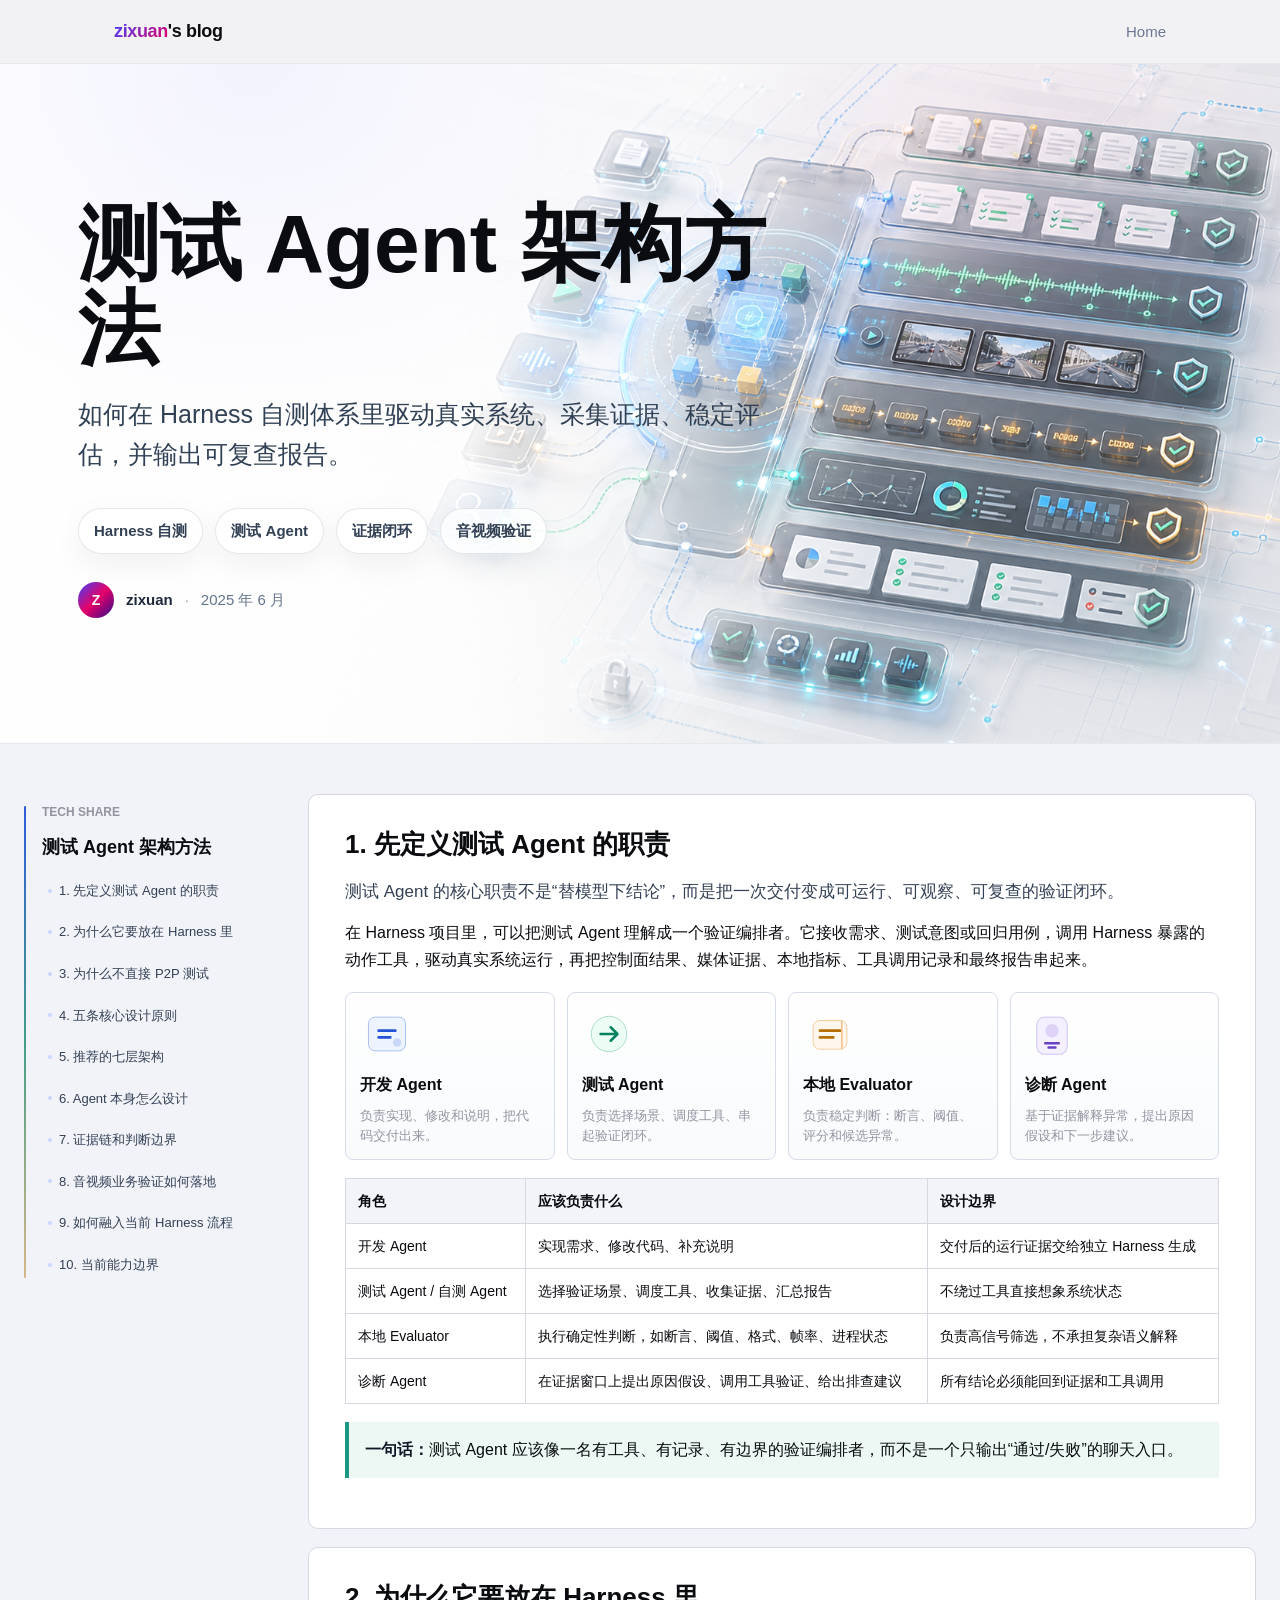
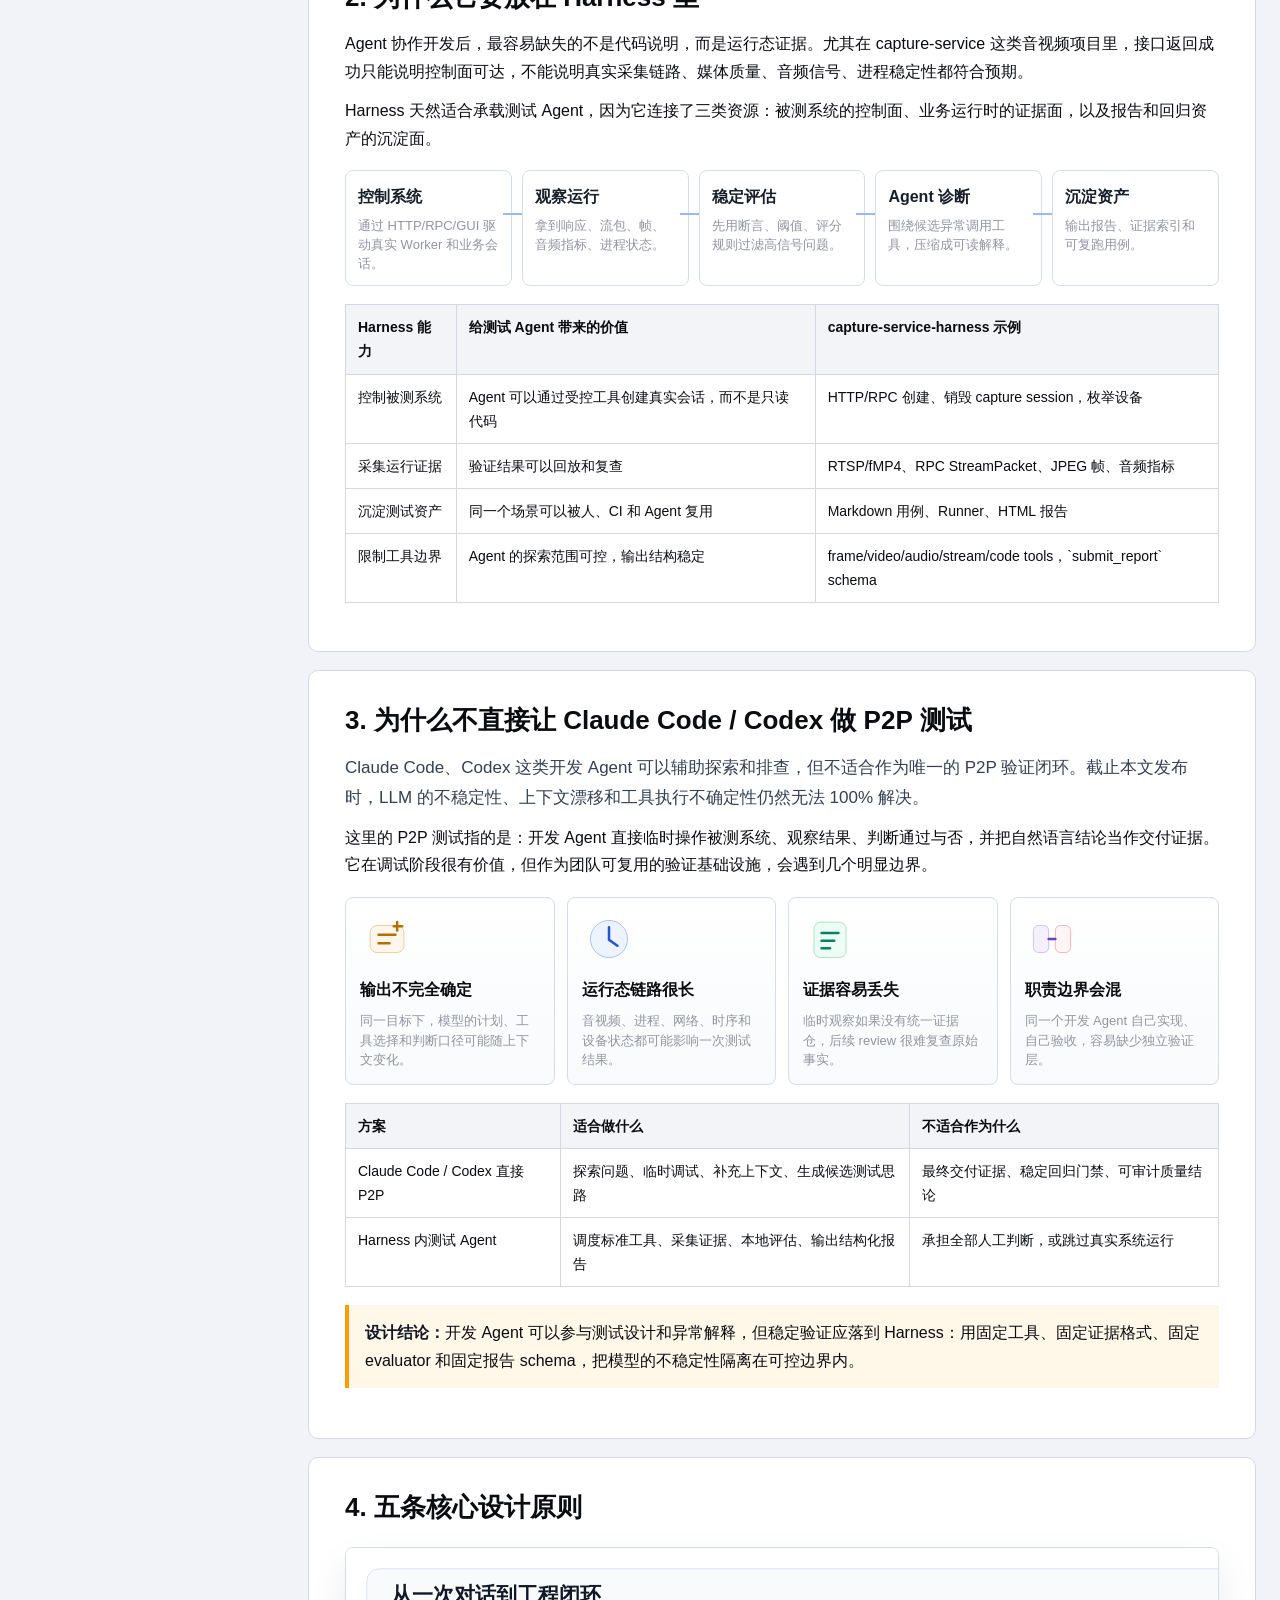
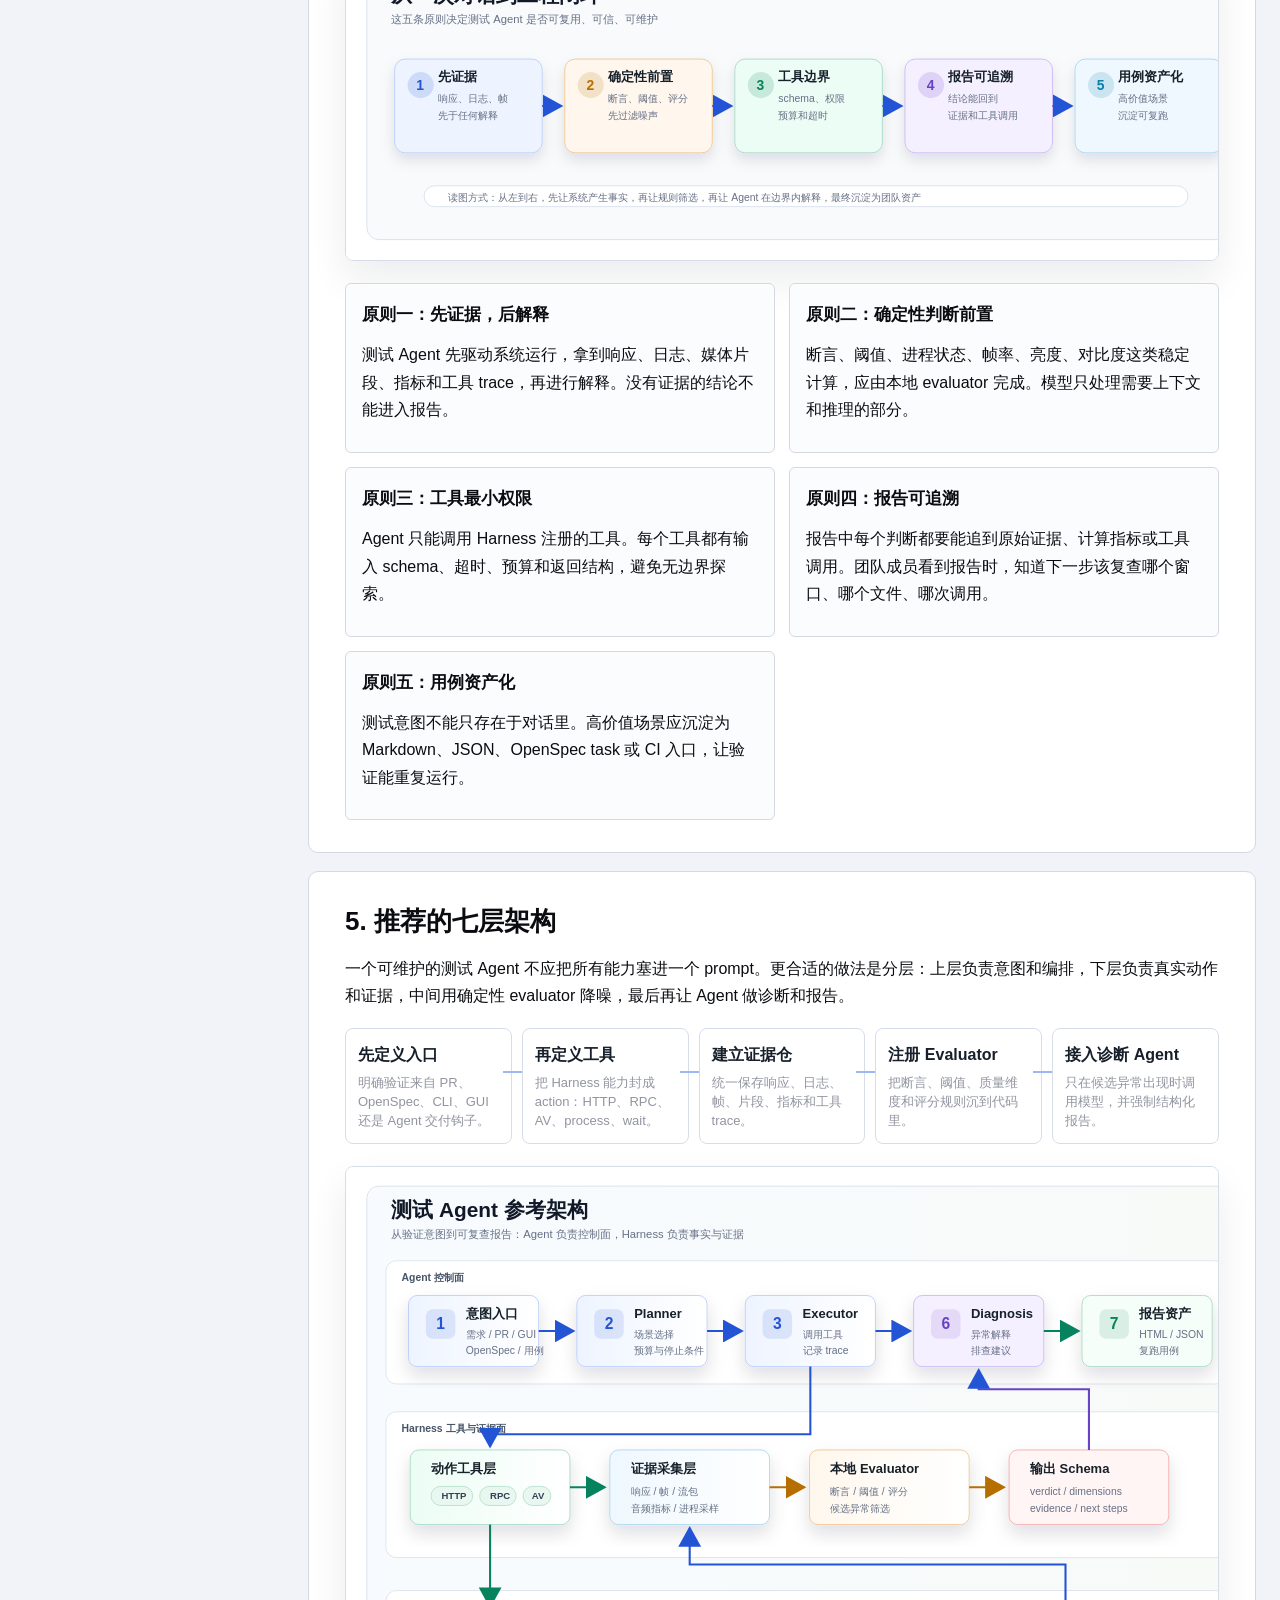
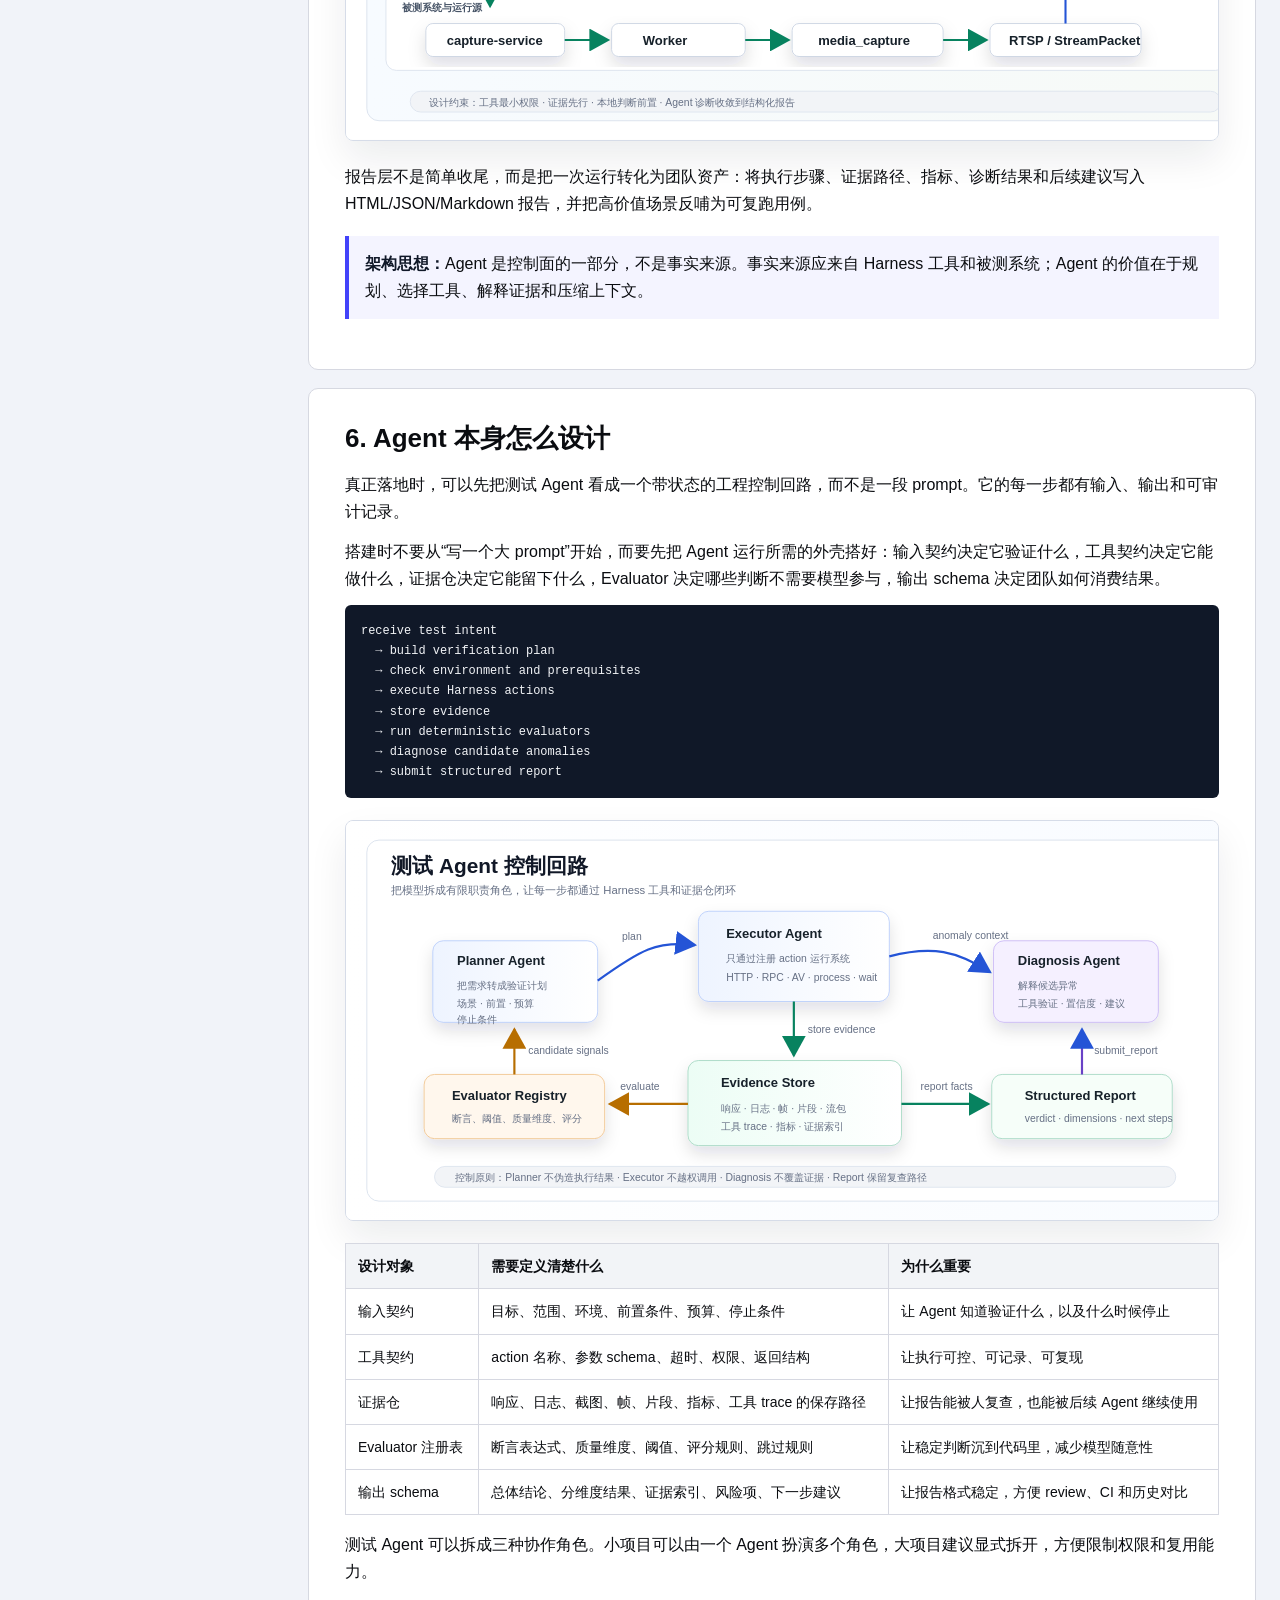
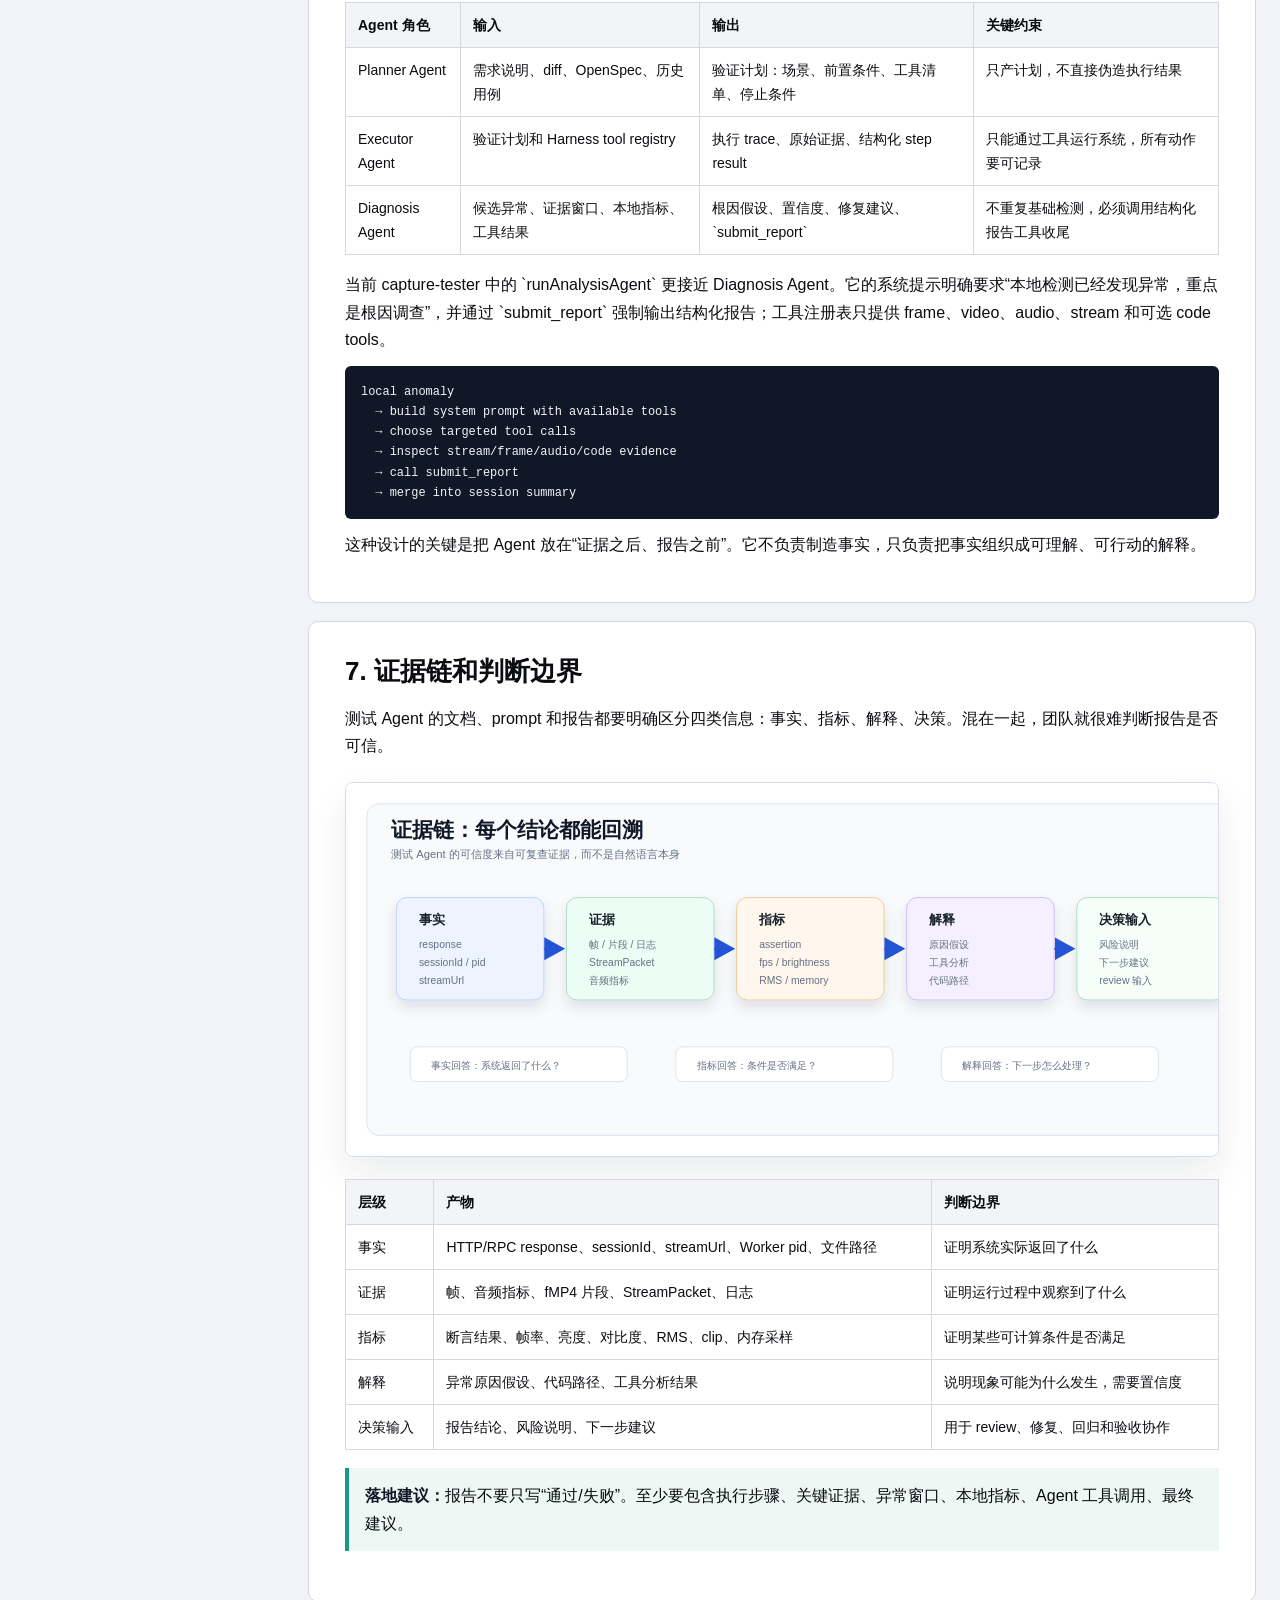
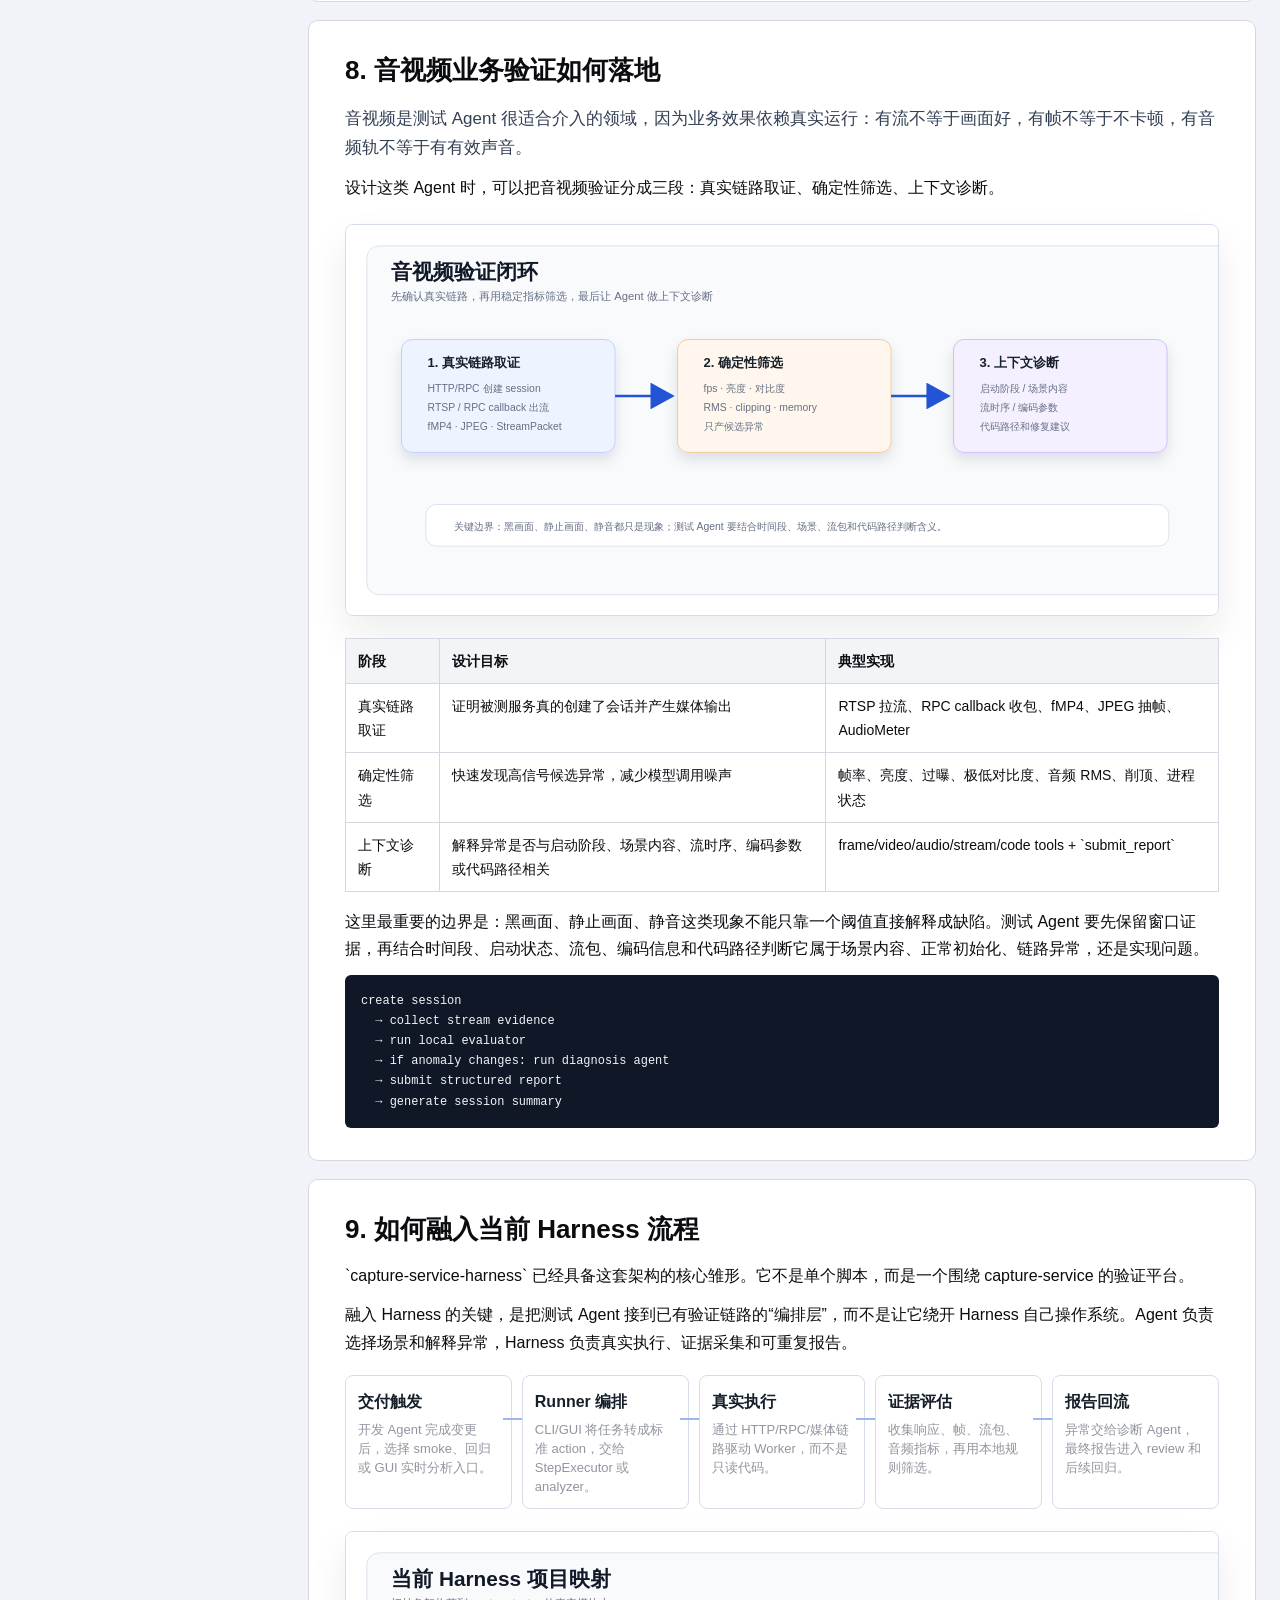
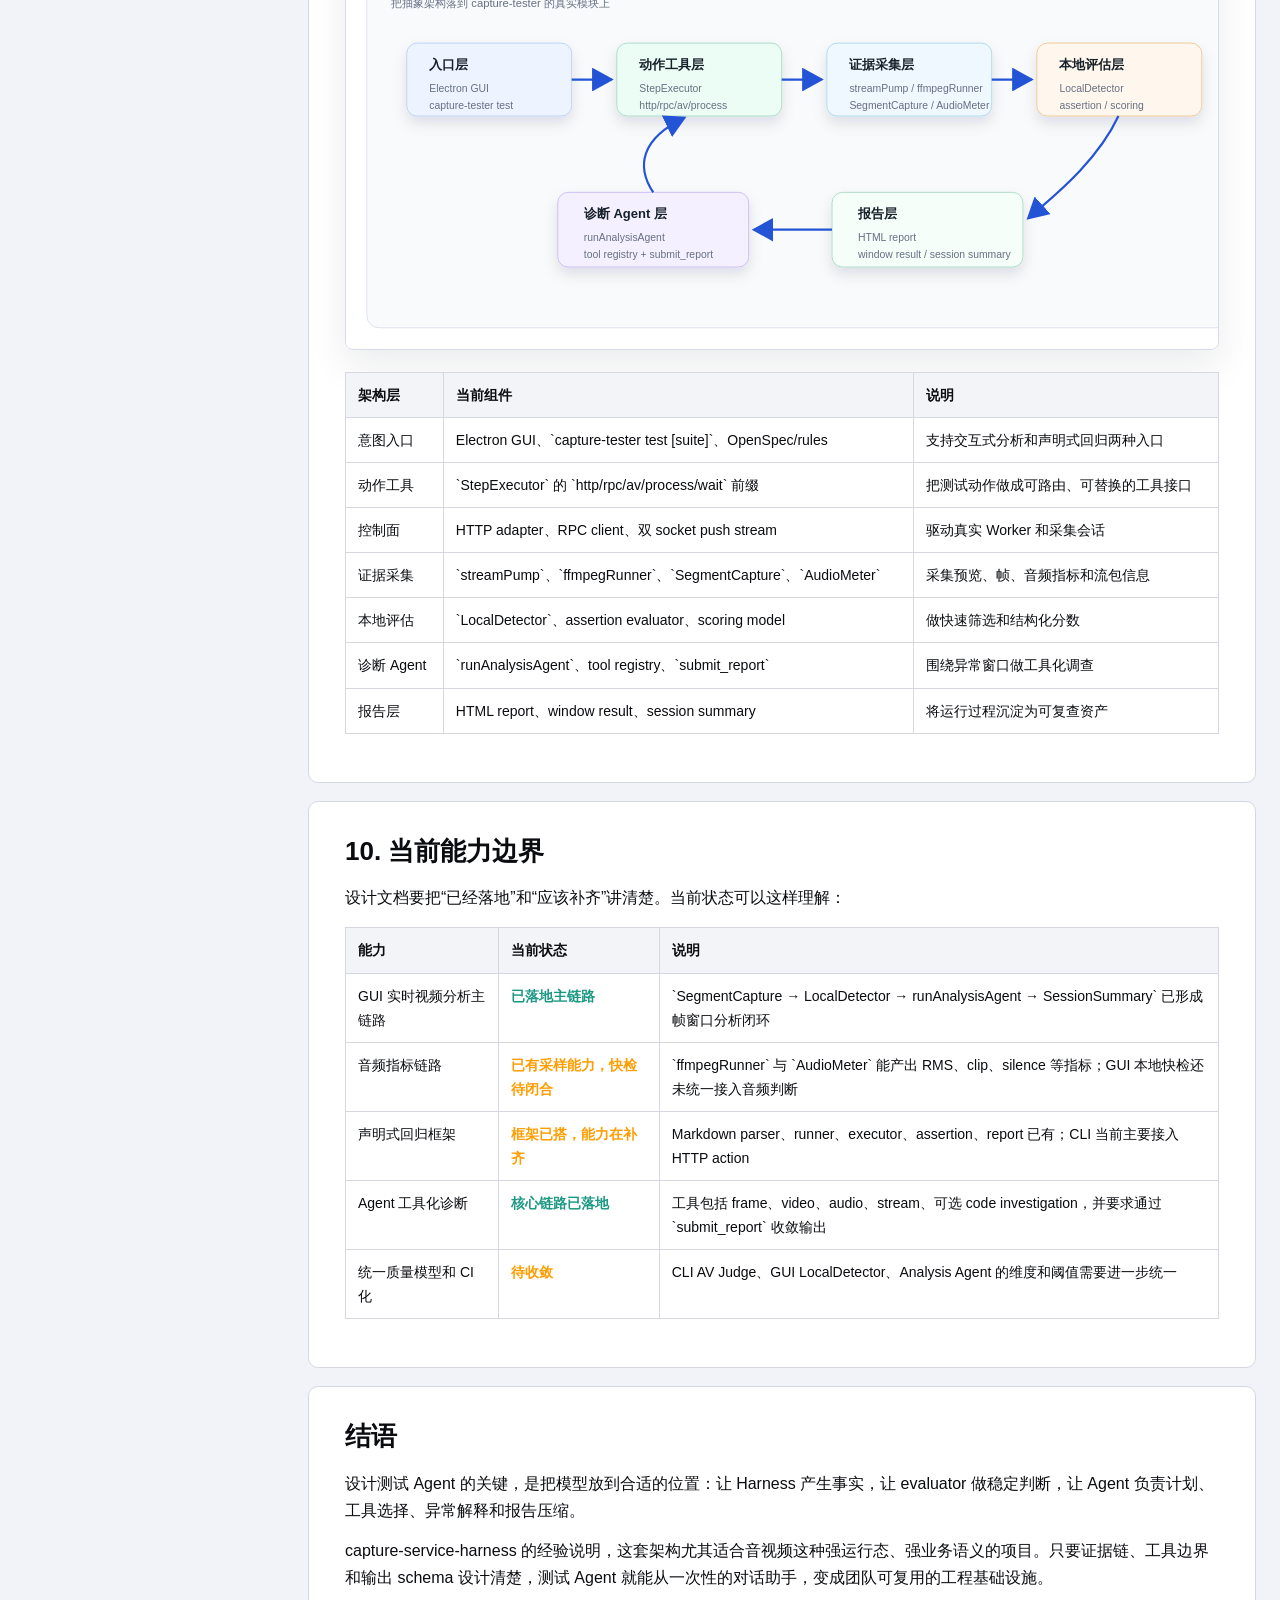
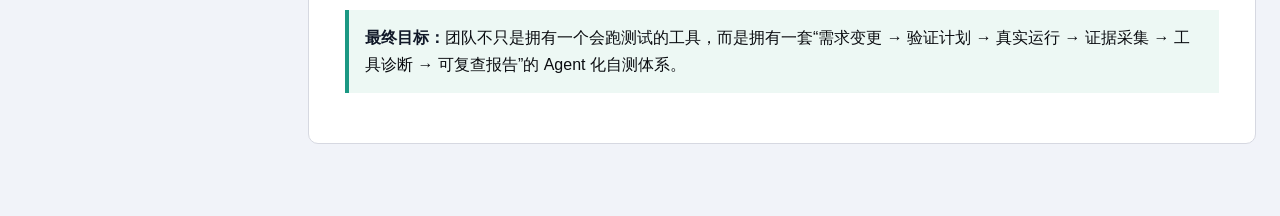
==== ai-agent-testing-practice-blog.html @ 05bed833 "style(blog): unify design system across all pages (Josh Comeau inspired) - Redesign index.html with " ====
<!DOCTYPE html>
<html lang="zh-CN">
<head>
  <meta charset="UTF-8" />
  <meta name="viewport" content="width=device-width, initial-scale=1.0" />
  <title>如何设计测试 Agent：Harness 自测体系的架构方法</title>
  <style>
    :root {
      --color-text: hsl(222deg 22% 5%);
      --color-background: hsl(0deg 0% 100%);
      --color-blurred-background: hsl(0deg 0% 95% / 0.75);
      --color-primary: hsl(240deg 95% 62%);
      --color-secondary: hsl(333deg 100% 45%);
      --color-tertiary: hsl(255deg 85% 30%);
      --color-decorative: hsl(200deg 75% 65%);
      --color-gray-50: hsl(225deg 40% 96%);
      --color-gray-100: hsl(225deg 25% 92%);
      --color-gray-200: hsl(225deg 16% 86%);
      --color-gray-300: hsl(225deg 8% 80%);
      --color-gray-400: hsl(225deg 8% 70%);
      --color-gray-500: hsl(225deg 7% 60%);
      --color-gray-600: hsl(225deg 15% 50%);
      --color-gray-700: hsl(225deg 12% 40%);
      --color-gray-800: hsl(225deg 20% 30%);
      --color-gray-900: hsl(225deg 25% 20%);
      --color-gray-1000: hsl(225deg 15% 15%);
      --max-width: 68.75rem;
      --radius-sm: 8px;
      --radius-md: 16px;
      --radius-lg: 24px;
      --shadow-sm: 0 2px 8px hsl(225deg 25% 20% / 0.06);
      --shadow-md: 0 8px 24px hsl(225deg 25% 20% / 0.08);
      --shadow-lg: 0 16px 48px hsl(225deg 25% 20% / 0.12);
      --font-family: -apple-system, BlinkMacSystemFont, "Segoe UI", "PingFang SC", "Microsoft YaHei", "Noto Sans CJK SC", sans-serif;
      --font-family-mono: "SF Mono", "Fira Code", "Fira Mono", "Roboto Mono", monospace;

      /* Legacy aliases */
      --bg: var(--color-gray-50);
      --paper: var(--color-background);
      --ink: var(--color-text);
      --muted: var(--color-gray-500);
      --line: var(--color-gray-200);
      --brand: var(--color-primary);
      --brand-soft: hsl(240deg 95% 62% / 0.06);
      --green: hsl(170deg 70% 35%);
      --amber: hsl(37deg 100% 50%);
      --red: hsl(340deg 95% 39%);
      --code: var(--color-gray-900);
    }
    * { box-sizing: border-box; margin: 0; padding: 0; }
    html { scroll-behavior: smooth; }
    body {
      background: var(--bg);
      color: var(--ink);
      font-family: var(--font-family);
      line-height: 1.72;
      -webkit-font-smoothing: antialiased;
    }
    .doc-shell {
      max-width: 1440px;
      margin: 0 auto;
      padding: 32px 24px 72px;
      display: grid;
      grid-template-columns: 260px minmax(0, 1fr);
      gap: 24px;
      align-items: start;
    }
    .side-toc {
      position: sticky;
      top: 24px;
      max-height: calc(100vh - 48px);
      overflow: auto;
      padding: 8px 0 24px;
    }
    .toc-card {
      position: relative;
      border: none;
      background: transparent;
      border-radius: 0;
      padding: 18px 8px 18px 18px;
      box-shadow: none;
      animation: tocEnter 420ms ease-out both;
    }
    .toc-card::before {
      content: "";
      position: absolute;
      left: 0;
      top: 22px;
      bottom: 22px;
      width: 2px;
      border-radius: 999px;
      background: linear-gradient(180deg, rgba(36, 84, 214, 0.95), rgba(7, 130, 95, 0.75), rgba(183, 110, 0, 0.45));
    }
    .toc-kicker {
      margin: 0 0 12px;
      color: var(--muted);
      font-size: 12px;
      font-weight: 700;
      letter-spacing: 0;
    }
    .toc-title {
      margin: 0 0 14px;
      font-size: 18px;
      line-height: 1.35;
      font-weight: 800;
      color: var(--ink);
    }
    .page {
      min-width: 0;
      margin: 0;
      padding: 0;
    }
    section {
      background: var(--paper);
      border: 1px solid var(--line);
      border-radius: 10px;
    }
    .hero {
      min-height: 680px;
      position: relative;
      overflow: hidden;
      background: var(--color-background);
      display: flex;
      align-items: center;
      border-bottom: 1px solid var(--color-gray-100);
    }
    .hero::before {
      content: "";
      position: absolute;
      inset: 0;
      background:
        radial-gradient(ellipse 50% 80% at 20% 0%, hsl(240deg 95% 62% / 0.06) 0%, transparent 70%),
        radial-gradient(ellipse 40% 60% at 80% 20%, hsl(333deg 100% 45% / 0.05) 0%, transparent 70%),
        linear-gradient(90deg, rgba(255, 255, 255, 0.98) 0%, rgba(255, 255, 255, 0.88) 36%, rgba(255, 255, 255, 0.18) 68%),
        url("./agent-testing-visuals/cover-background-testing-agent-harness-v2.png");
      background-size: cover;
      background-position: center;
      transform: scale(1.01);
    }
    .hero-inner {
      position: relative;
      max-width: 1180px;
      width: 100%;
      margin: 0 auto;
      padding: 116px 28px 104px;
    }
    section {
      margin-top: 18px;
      padding: 32px 36px;
    }
    h1 {
      max-width: 760px;
      margin: 0 0 24px;
      font-size: clamp(42px, 7vw, 82px);
      line-height: 1.04;
      letter-spacing: 0;
    }
    h2 {
      margin: 0 0 16px;
      font-size: 26px;
      line-height: 1.32;
      letter-spacing: 0;
    }
    h3 {
      margin: 28px 0 10px;
      font-size: 19px;
      letter-spacing: 0;
    }
    p { margin: 12px 0; }
    strong { color: #101828; }
    .subtitle {
      max-width: 700px;
      color: #314155;
      font-size: 25px;
      line-height: 1.58;
      margin: 0 0 34px;
    }
    .hero-tags {
      display: flex;
      flex-wrap: wrap;
      gap: 12px;
    }
    .hero-tags span {
      background: rgba(255, 255, 255, 0.74);
      border: 1px solid rgba(15, 23, 42, 0.1);
      border-radius: 999px;
      padding: 9px 15px;
      color: #334155;
      font-size: 15px;
      font-weight: 700;
      box-shadow: 0 10px 30px rgba(15, 23, 42, 0.06);
    }
    .byline {
      display: flex;
      align-items: center;
      gap: 12px;
      margin-top: 28px;
      color: #475569;
      font-size: 15px;
    }
    .byline-avatar {
      width: 36px;
      height: 36px;
      border-radius: 50%;
      background: linear-gradient(135deg, var(--color-primary), var(--color-secondary), var(--color-tertiary));
      display: flex;
      align-items: center;
      justify-content: center;
      color: #fff;
      font-weight: 700;
      font-size: 14px;
      flex-shrink: 0;
    }
    .byline-name {
      font-weight: 600;
      color: #1e293b;
    }
    .byline-sep {
      color: #94a3b8;
    }
    .byline-date {
      color: #64748b;
    }
    .lead {
      font-size: 17px;
      color: #344054;
    }
    .meta {
      display: flex;
      flex-wrap: wrap;
      gap: 10px;
      margin-top: 24px;
      color: var(--muted);
      font-size: 14px;
    }
    .pill {
      border: 1px solid var(--line);
      background: #fbfcfe;
      padding: 4px 10px;
      border-radius: 6px;
    }
    .toc {
      display: flex;
      flex-direction: column;
      gap: 6px;
    }
    .toc a {
      position: relative;
      color: #344054;
      text-decoration: none;
      border: 1px solid transparent;
      padding: 8px 10px 8px 16px;
      border-radius: 6px;
      background: transparent;
      font-size: 13px;
      line-height: 1.35;
      transition: transform 180ms ease, color 180ms ease, background-color 180ms ease, border-color 180ms ease;
    }
    .toc a::before {
      content: "";
      position: absolute;
      left: 5px;
      top: 50%;
      width: 4px;
      height: 4px;
      border-radius: 50%;
      background: #c7d7ff;
      transform: translateY(-50%);
      transition: background-color 180ms ease, box-shadow 180ms ease;
    }
    .toc a:hover {
      color: var(--brand);
      background: var(--brand-soft);
      border-color: #c7d7ff;
      transform: translateX(4px);
    }
    .toc a:hover::before {
      background: var(--brand);
      box-shadow: 0 0 0 4px rgba(36, 84, 214, 0.1);
    }
    @keyframes tocEnter {
      from { transform: translateX(-10px); }
      to { transform: translateX(0); }
    }
    .grid-2 {
      display: grid;
      grid-template-columns: repeat(2, minmax(0, 1fr));
      gap: 14px;
    }
    .grid-3 {
      display: grid;
      grid-template-columns: repeat(3, minmax(0, 1fr));
      gap: 14px;
    }
    .card {
      border: 1px solid var(--line);
      background: #fbfcfe;
      border-radius: 6px;
      padding: 16px;
    }
    .card h3 {
      margin-top: 0;
      font-size: 17px;
    }
    .svg-panel {
      border: 1px solid #d6dce8;
      background: linear-gradient(180deg, #ffffff 0%, #f8fafc 100%);
      border-radius: 8px;
      margin: 22px 0;
      overflow-x: auto;
      box-shadow: 0 18px 38px rgba(16, 24, 40, 0.08);
    }
    .svg-diagram {
      display: block;
      width: 100%;
      min-width: 920px;
      height: auto;
    }
    .svg-title {
      font: 700 24px -apple-system, BlinkMacSystemFont, "Segoe UI", "PingFang SC", "Microsoft YaHei", sans-serif;
      fill: #111827;
    }
    .svg-subtitle {
      font: 500 13px -apple-system, BlinkMacSystemFont, "Segoe UI", "PingFang SC", "Microsoft YaHei", sans-serif;
      fill: #667085;
    }
    .svg-label {
      font: 700 15px -apple-system, BlinkMacSystemFont, "Segoe UI", "PingFang SC", "Microsoft YaHei", sans-serif;
      fill: #17202a;
    }
    .svg-small {
      font: 500 12px -apple-system, BlinkMacSystemFont, "Segoe UI", "PingFang SC", "Microsoft YaHei", sans-serif;
      fill: #667085;
    }
    .svg-chip {
      font: 700 11px -apple-system, BlinkMacSystemFont, "Segoe UI", "PingFang SC", "Microsoft YaHei", sans-serif;
      fill: #344054;
    }
    .svg-lane {
      font: 700 12px -apple-system, BlinkMacSystemFont, "Segoe UI", "PingFang SC", "Microsoft YaHei", sans-serif;
      fill: #475467;
      letter-spacing: 0;
    }
    .visual-grid {
      display: grid;
      grid-template-columns: repeat(4, minmax(0, 1fr));
      gap: 12px;
      margin: 18px 0;
    }
    .visual-card {
      border: 1px solid #d6dce8;
      background: linear-gradient(180deg, #fff 0%, #f8fafc 100%);
      border-radius: 8px;
      padding: 14px;
      min-height: 150px;
    }
    .visual-card svg {
      display: block;
      width: 54px;
      height: 54px;
      margin-bottom: 10px;
    }
    .visual-card h3 {
      margin: 0 0 8px;
      font-size: 16px;
    }
    .visual-card p {
      margin: 0;
      color: var(--muted);
      font-size: 13px;
      line-height: 1.5;
    }
    .mini-flow {
      display: grid;
      grid-template-columns: repeat(5, minmax(0, 1fr));
      gap: 10px;
      margin: 18px 0;
      align-items: stretch;
    }
    .mini-step {
      border: 1px solid #d6dce8;
      background: #fff;
      border-radius: 8px;
      padding: 12px;
      position: relative;
      min-height: 108px;
    }
    .mini-step::after {
      content: "";
      position: absolute;
      top: 42px;
      right: -12px;
      width: 20px;
      height: 2px;
      background: #9db7f4;
    }
    .mini-step:last-child::after { display: none; }
    .mini-step b {
      display: block;
      margin-bottom: 6px;
      color: #17202a;
    }
    .mini-step span {
      display: block;
      color: var(--muted);
      font-size: 13px;
      line-height: 1.45;
    }
    table {
      width: 100%;
      border-collapse: collapse;
      margin: 16px 0;
      font-size: 14px;
    }
    th, td {
      border: 1px solid var(--line);
      padding: 10px 12px;
      text-align: left;
      vertical-align: top;
    }
    th {
      background: #f2f4f7;
      font-weight: 700;
    }
    code {
      background: #eef2f6;
      color: var(--code);
      padding: 1px 5px;
      border-radius: 4px;
      font-family: ui-monospace, SFMono-Regular, Menlo, Consolas, monospace;
      font-size: 0.92em;
    }
    pre {
      overflow: auto;
      background: #101828;
      color: #f2f4f7;
      border-radius: 6px;
      padding: 16px;
      font-size: 13px;
      line-height: 1.55;
    }
    pre code {
      background: transparent;
      color: inherit;
      padding: 0;
    }
    .callout {
      border-left: 4px solid var(--brand);
      background: var(--brand-soft);
      padding: 14px 16px;
      margin: 18px 0;
    }
    .ok {
      border-left-color: var(--green);
      background: #edf8f4;
    }
    .warn {
      border-left-color: var(--amber);
      background: #fff7e8;
    }
    .risk {
      border-left-color: var(--red);
      background: #fff0f0;
    }
    ul, ol { padding-left: 22px; }
    li { margin: 6px 0; }
    .tag-ok { color: var(--green); font-weight: 700; }
    .tag-warn { color: var(--amber); font-weight: 700; }
    .tag-risk { color: var(--red); font-weight: 700; }
    @media (max-width: 760px) {
      .doc-shell {
        grid-template-columns: 1fr;
        padding: 24px 16px 56px;
      }
      .side-toc {
        position: static;
        max-height: none;
      }
      .hero {
        min-height: 560px;
      }
      .hero::before {
        background-image:
          linear-gradient(180deg, rgba(246, 247, 249, 0.98) 0%, rgba(246, 247, 249, 0.9) 56%, rgba(246, 247, 249, 0.35) 100%),
          url("./agent-testing-visuals/cover-background-testing-agent-harness-v2.png");
        background-position: center right;
      }
      .hero-inner {
        padding: 84px 22px 76px;
      }
      section { padding: 24px; }
      h1 { font-size: 38px; }
      .subtitle { font-size: 20px; }
      .toc, .grid-2, .grid-3, .visual-grid, .mini-flow { grid-template-columns: 1fr; }
      .mini-step::after { display: none; }
    }
    /* ── Site Header ────────────────────────────── */
    .site-header {
      position: sticky;
      top: 0;
      z-index: 100;
      background: var(--color-blurred-background);
      backdrop-filter: blur(12px);
      -webkit-backdrop-filter: blur(12px);
      border-bottom: 1px solid var(--color-gray-100);
    }
    .site-header-inner {
      max-width: var(--max-width);
      margin: 0 auto;
      padding: 16px 24px;
      display: flex;
      align-items: center;
      justify-content: space-between;
    }
    .site-logo {
      font-size: 18px;
      font-weight: 800;
      color: var(--color-text);
      letter-spacing: -0.02em;
      text-decoration: none;
    }
    .site-logo span {
      background: linear-gradient(135deg, var(--color-primary), var(--color-secondary));
      -webkit-background-clip: text;
      -webkit-text-fill-color: transparent;
      background-clip: text;
    }
    .site-nav { display: flex; gap: 24px; font-size: 15px; font-weight: 500; }
    .site-nav a { color: var(--color-gray-600); text-decoration: none; transition: color 200ms ease; }
    .site-nav a:hover { color: var(--color-text); }
  </style>
</head>
<body>
  <header class="site-header">
    <div class="site-header-inner">
      <a href="./index.html" class="site-logo"><span>zixuan</span>'s blog</a>
      <nav class="site-nav">
        <a href="./index.html">Home</a>
      </nav>
    </div>
  </header>

  <header class="hero">
    <div class="hero-inner">
      <h1>测试 Agent 架构方法</h1>
      <p class="subtitle">
        如何在 Harness 自测体系里驱动真实系统、采集证据、稳定评估，并输出可复查报告。
      </p>
      <div class="hero-tags">
        <span>Harness 自测</span>
        <span>测试 Agent</span>
        <span>证据闭环</span>
        <span>音视频验证</span>
      </div>
      <div class="byline">
        <div class="byline-avatar">Z</div>
        <span class="byline-name">zixuan</span>
        <span class="byline-sep">·</span>
        <span class="byline-date">2025 年 6 月</span>
      </div>
    </div>
  </header>

  <div class="doc-shell">
    <aside class="side-toc" aria-label="文章目录">
      <div class="toc-card">
        <p class="toc-kicker">TECH SHARE</p>
        <p class="toc-title">测试 Agent 架构方法</p>
        <nav class="toc">
          <a href="#one-line">1. 先定义测试 Agent 的职责</a>
          <a href="#why">2. 为什么它要放在 Harness 里</a>
          <a href="#p2p-limit">3. 为什么不直接 P2P 测试</a>
          <a href="#principles">4. 五条核心设计原则</a>
          <a href="#architecture">5. 推荐的七层架构</a>
          <a href="#agent-design">6. Agent 本身怎么设计</a>
          <a href="#evidence">7. 证据链和判断边界</a>
          <a href="#av">8. 音视频业务验证如何落地</a>
          <a href="#harness-map">9. 如何融入当前 Harness 流程</a>
          <a href="#status">10. 当前能力边界</a>
        </nav>
      </div>
    </aside>

    <main class="page">
    <section id="one-line">
      <h2>1. 先定义测试 Agent 的职责</h2>
      <p class="lead">
        测试 Agent 的核心职责不是“替模型下结论”，而是把一次交付变成可运行、可观察、可复查的验证闭环。
      </p>
      <p>
        在 Harness 项目里，可以把测试 Agent 理解成一个验证编排者。它接收需求、测试意图或回归用例，调用 Harness 暴露的动作工具，驱动真实系统运行，再把控制面结果、媒体证据、本地指标、工具调用记录和最终报告串起来。
      </p>
      <div class="visual-grid">
        <div class="visual-card">
          <svg viewBox="0 0 64 64" aria-hidden="true">
            <rect x="10" y="12" width="44" height="40" rx="8" fill="#eef4ff" stroke="#9db7f4" />
            <path d="M22 28h20M22 36h14" stroke="#2454d6" stroke-width="3" stroke-linecap="round" />
            <circle cx="44" cy="42" r="5" fill="#2454d6" opacity="0.18" />
          </svg>
          <h3>开发 Agent</h3>
          <p>负责实现、修改和说明，把代码交付出来。</p>
        </div>
        <div class="visual-card">
          <svg viewBox="0 0 64 64" aria-hidden="true">
            <circle cx="32" cy="32" r="21" fill="#ecfdf5" stroke="#9fd8bf" />
            <path d="M22 32h20M34 24l8 8-8 8" stroke="#07825f" stroke-width="3" fill="none" stroke-linecap="round" stroke-linejoin="round" />
          </svg>
          <h3>测试 Agent</h3>
          <p>负责选择场景、调度工具、串起验证闭环。</p>
        </div>
        <div class="visual-card">
          <svg viewBox="0 0 64 64" aria-hidden="true">
            <rect x="12" y="16" width="40" height="34" rx="8" fill="#fff7ed" stroke="#f0c58e" />
            <path d="M20 28h24M20 36h16" stroke="#b76e00" stroke-width="3" stroke-linecap="round" />
            <path d="M46 16v34" stroke="#f0c58e" stroke-width="2" />
          </svg>
          <h3>本地 Evaluator</h3>
          <p>负责稳定判断：断言、阈值、评分和候选异常。</p>
        </div>
        <div class="visual-card">
          <svg viewBox="0 0 64 64" aria-hidden="true">
            <rect x="14" y="12" width="36" height="44" rx="9" fill="#f5f0ff" stroke="#c9b8f5" />
            <circle cx="32" cy="28" r="8" fill="#6941c6" opacity="0.16" />
            <path d="M24 43h16M28 48h8" stroke="#6941c6" stroke-width="3" stroke-linecap="round" />
          </svg>
          <h3>诊断 Agent</h3>
          <p>基于证据解释异常，提出原因假设和下一步建议。</p>
        </div>
      </div>
      <table>
        <thead>
          <tr><th>角色</th><th>应该负责什么</th><th>设计边界</th></tr>
        </thead>
        <tbody>
          <tr>
            <td>开发 Agent</td>
            <td>实现需求、修改代码、补充说明</td>
            <td>交付后的运行证据交给独立 Harness 生成</td>
          </tr>
          <tr>
            <td>测试 Agent / 自测 Agent</td>
            <td>选择验证场景、调度工具、收集证据、汇总报告</td>
            <td>不绕过工具直接想象系统状态</td>
          </tr>
          <tr>
            <td>本地 Evaluator</td>
            <td>执行确定性判断，如断言、阈值、格式、帧率、进程状态</td>
            <td>负责高信号筛选，不承担复杂语义解释</td>
          </tr>
          <tr>
            <td>诊断 Agent</td>
            <td>在证据窗口上提出原因假设、调用工具验证、给出排查建议</td>
            <td>所有结论必须能回到证据和工具调用</td>
          </tr>
        </tbody>
      </table>
      <div class="callout ok">
        <strong>一句话：</strong>测试 Agent 应该像一名有工具、有记录、有边界的验证编排者，而不是一个只输出“通过/失败”的聊天入口。
      </div>
    </section>

    <section id="why">
      <h2>2. 为什么它要放在 Harness 里</h2>
      <p>
        Agent 协作开发后，最容易缺失的不是代码说明，而是运行态证据。尤其在 capture-service 这类音视频项目里，接口返回成功只能说明控制面可达，不能说明真实采集链路、媒体质量、音频信号、进程稳定性都符合预期。
      </p>
      <p>
        Harness 天然适合承载测试 Agent，因为它连接了三类资源：被测系统的控制面、业务运行时的证据面，以及报告和回归资产的沉淀面。
      </p>
      <div class="mini-flow">
        <div class="mini-step">
          <b>控制系统</b>
          <span>通过 HTTP/RPC/GUI 驱动真实 Worker 和业务会话。</span>
        </div>
        <div class="mini-step">
          <b>观察运行</b>
          <span>拿到响应、流包、帧、音频指标、进程状态。</span>
        </div>
        <div class="mini-step">
          <b>稳定评估</b>
          <span>先用断言、阈值、评分规则过滤高信号问题。</span>
        </div>
        <div class="mini-step">
          <b>Agent 诊断</b>
          <span>围绕候选异常调用工具，压缩成可读解释。</span>
        </div>
        <div class="mini-step">
          <b>沉淀资产</b>
          <span>输出报告、证据索引和可复跑用例。</span>
        </div>
      </div>
      <table>
        <thead>
          <tr><th>Harness 能力</th><th>给测试 Agent 带来的价值</th><th>capture-service-harness 示例</th></tr>
        </thead>
        <tbody>
          <tr>
            <td>控制被测系统</td>
            <td>Agent 可以通过受控工具创建真实会话，而不是只读代码</td>
            <td>HTTP/RPC 创建、销毁 capture session，枚举设备</td>
          </tr>
          <tr>
            <td>采集运行证据</td>
            <td>验证结果可以回放和复查</td>
            <td>RTSP/fMP4、RPC StreamPacket、JPEG 帧、音频指标</td>
          </tr>
          <tr>
            <td>沉淀测试资产</td>
            <td>同一个场景可以被人、CI 和 Agent 复用</td>
            <td>Markdown 用例、Runner、HTML 报告</td>
          </tr>
          <tr>
            <td>限制工具边界</td>
            <td>Agent 的探索范围可控，输出结构稳定</td>
            <td>frame/video/audio/stream/code tools，`submit_report` schema</td>
          </tr>
        </tbody>
      </table>
    </section>

    <section id="p2p-limit">
      <h2>3. 为什么不直接让 Claude Code / Codex 做 P2P 测试</h2>
      <p class="lead">
        Claude Code、Codex 这类开发 Agent 可以辅助探索和排查，但不适合作为唯一的 P2P 验证闭环。截止本文发布时，LLM 的不稳定性、上下文漂移和工具执行不确定性仍然无法 100% 解决。
      </p>
      <p>
        这里的 P2P 测试指的是：开发 Agent 直接临时操作被测系统、观察结果、判断通过与否，并把自然语言结论当作交付证据。它在调试阶段很有价值，但作为团队可复用的验证基础设施，会遇到几个明显边界。
      </p>
      <div class="visual-grid">
        <div class="visual-card">
          <svg viewBox="0 0 64 64" aria-hidden="true">
            <rect x="12" y="16" width="40" height="32" rx="8" fill="#fff7ed" stroke="#f0c58e" />
            <path d="M22 27h20M22 37h13" stroke="#b76e00" stroke-width="3" stroke-linecap="round" />
            <path d="M44 12v10M50 17h-10" stroke="#b76e00" stroke-width="3" stroke-linecap="round" />
          </svg>
          <h3>输出不完全确定</h3>
          <p>同一目标下，模型的计划、工具选择和判断口径可能随上下文变化。</p>
        </div>
        <div class="visual-card">
          <svg viewBox="0 0 64 64" aria-hidden="true">
            <circle cx="32" cy="32" r="22" fill="#eef4ff" stroke="#9db7f4" />
            <path d="M32 18v15l10 7" stroke="#2454d6" stroke-width="3" fill="none" stroke-linecap="round" />
          </svg>
          <h3>运行态链路很长</h3>
          <p>音视频、进程、网络、时序和设备状态都可能影响一次测试结果。</p>
        </div>
        <div class="visual-card">
          <svg viewBox="0 0 64 64" aria-hidden="true">
            <rect x="13" y="12" width="38" height="42" rx="8" fill="#ecfdf5" stroke="#a6d8c3" />
            <path d="M22 25h20M22 34h15M22 43h10" stroke="#07825f" stroke-width="3" stroke-linecap="round" />
          </svg>
          <h3>证据容易丢失</h3>
          <p>临时观察如果没有统一证据仓，后续 review 很难复查原始事实。</p>
        </div>
        <div class="visual-card">
          <svg viewBox="0 0 64 64" aria-hidden="true">
            <rect x="10" y="16" width="18" height="32" rx="6" fill="#f5f0ff" stroke="#c9b8f5" />
            <rect x="36" y="16" width="18" height="32" rx="6" fill="#fff5f5" stroke="#f2aaaa" />
            <path d="M28 32h8" stroke="#6941c6" stroke-width="3" stroke-linecap="round" />
          </svg>
          <h3>职责边界会混</h3>
          <p>同一个开发 Agent 自己实现、自己验收，容易缺少独立验证层。</p>
        </div>
      </div>
      <table>
        <thead>
          <tr><th>方案</th><th>适合做什么</th><th>不适合作为什么</th></tr>
        </thead>
        <tbody>
          <tr>
            <td>Claude Code / Codex 直接 P2P</td>
            <td>探索问题、临时调试、补充上下文、生成候选测试思路</td>
            <td>最终交付证据、稳定回归门禁、可审计质量结论</td>
          </tr>
          <tr>
            <td>Harness 内测试 Agent</td>
            <td>调度标准工具、采集证据、本地评估、输出结构化报告</td>
            <td>承担全部人工判断，或跳过真实系统运行</td>
          </tr>
        </tbody>
      </table>
      <div class="callout warn">
        <strong>设计结论：</strong>开发 Agent 可以参与测试设计和异常解释，但稳定验证应落到 Harness：用固定工具、固定证据格式、固定 evaluator 和固定报告 schema，把模型的不稳定性隔离在可控边界内。
      </div>
    </section>

    <section id="principles">
      <h2>4. 五条核心设计原则</h2>
      <div class="svg-panel">
        <svg class="svg-diagram" viewBox="0 0 1060 360" role="img" aria-label="测试 Agent 五条设计原则图">
          <defs>
            <filter id="principleShadow" x="-20%" y="-20%" width="140%" height="150%">
              <feDropShadow dx="0" dy="8" stdDeviation="8" flood-color="#101828" flood-opacity="0.11" />
            </filter>
            <marker id="principleArrow" markerWidth="11" markerHeight="11" refX="9" refY="5.5" orient="auto">
              <path d="M0,0 L10,5.5 L0,11 Z" fill="#2454d6" />
            </marker>
          </defs>
          <rect x="0" y="0" width="1060" height="360" fill="#ffffff" />
          <rect x="24" y="24" width="1012" height="312" rx="14" fill="#f8fafc" stroke="#d8e0ec" />
          <text x="52" y="62" class="svg-title">从一次对话到工程闭环</text>
          <text x="52" y="86" class="svg-subtitle">这五条原则决定测试 Agent 是否可复用、可信、可维护</text>

          <g filter="url(#principleShadow)">
            <rect x="56" y="128" width="170" height="108" rx="12" fill="#eef4ff" stroke="#b8cdfb" />
            <circle cx="86" cy="158" r="15" fill="#2454d6" opacity="0.16" />
            <text x="81" y="164" font-size="16" font-weight="700" fill="#2454d6">1</text>
            <text x="106" y="153" class="svg-label">先证据</text>
            <text x="106" y="177" class="svg-small">响应、日志、帧</text>
            <text x="106" y="197" class="svg-small">先于任何解释</text>

            <rect x="252" y="128" width="170" height="108" rx="12" fill="#fff7ed" stroke="#f0c58e" />
            <circle cx="282" cy="158" r="15" fill="#b76e00" opacity="0.16" />
            <text x="277" y="164" font-size="16" font-weight="700" fill="#b76e00">2</text>
            <text x="302" y="153" class="svg-label">确定性前置</text>
            <text x="302" y="177" class="svg-small">断言、阈值、评分</text>
            <text x="302" y="197" class="svg-small">先过滤噪声</text>

            <rect x="448" y="128" width="170" height="108" rx="12" fill="#ecfdf5" stroke="#a6d8c3" />
            <circle cx="478" cy="158" r="15" fill="#07825f" opacity="0.16" />
            <text x="473" y="164" font-size="16" font-weight="700" fill="#07825f">3</text>
            <text x="498" y="153" class="svg-label">工具边界</text>
            <text x="498" y="177" class="svg-small">schema、权限</text>
            <text x="498" y="197" class="svg-small">预算和超时</text>

            <rect x="644" y="128" width="170" height="108" rx="12" fill="#f5f0ff" stroke="#c9b8f5" />
            <circle cx="674" cy="158" r="15" fill="#6941c6" opacity="0.16" />
            <text x="669" y="164" font-size="16" font-weight="700" fill="#6941c6">4</text>
            <text x="694" y="153" class="svg-label">报告可追溯</text>
            <text x="694" y="177" class="svg-small">结论能回到</text>
            <text x="694" y="197" class="svg-small">证据和工具调用</text>

            <rect x="840" y="128" width="170" height="108" rx="12" fill="#eff8ff" stroke="#a8d6f0" />
            <circle cx="870" cy="158" r="15" fill="#0b7fab" opacity="0.16" />
            <text x="865" y="164" font-size="16" font-weight="700" fill="#0b7fab">5</text>
            <text x="890" y="153" class="svg-label">用例资产化</text>
            <text x="890" y="177" class="svg-small">高价值场景</text>
            <text x="890" y="197" class="svg-small">沉淀可复跑</text>
          </g>
          <path d="M226 182 H248" stroke="#2454d6" stroke-width="2.4" marker-end="url(#principleArrow)" />
          <path d="M422 182 H444" stroke="#2454d6" stroke-width="2.4" marker-end="url(#principleArrow)" />
          <path d="M618 182 H640" stroke="#2454d6" stroke-width="2.4" marker-end="url(#principleArrow)" />
          <path d="M814 182 H836" stroke="#2454d6" stroke-width="2.4" marker-end="url(#principleArrow)" />
          <rect x="90" y="274" width="880" height="24" rx="12" fill="#ffffff" stroke="#d8e0ec" />
          <text x="118" y="291" class="svg-small">读图方式：从左到右，先让系统产生事实，再让规则筛选，再让 Agent 在边界内解释，最终沉淀为团队资产</text>
        </svg>
      </div>
      <div class="grid-2">
        <div class="card">
          <h3>原则一：先证据，后解释</h3>
          <p>
            测试 Agent 先驱动系统运行，拿到响应、日志、媒体片段、指标和工具 trace，再进行解释。没有证据的结论不能进入报告。
          </p>
        </div>
        <div class="card">
          <h3>原则二：确定性判断前置</h3>
          <p>
            断言、阈值、进程状态、帧率、亮度、对比度这类稳定计算，应由本地 evaluator 完成。模型只处理需要上下文和推理的部分。
          </p>
        </div>
        <div class="card">
          <h3>原则三：工具最小权限</h3>
          <p>
            Agent 只能调用 Harness 注册的工具。每个工具都有输入 schema、超时、预算和返回结构，避免无边界探索。
          </p>
        </div>
        <div class="card">
          <h3>原则四：报告可追溯</h3>
          <p>
            报告中每个判断都要能追到原始证据、计算指标或工具调用。团队成员看到报告时，知道下一步该复查哪个窗口、哪个文件、哪次调用。
          </p>
        </div>
        <div class="card">
          <h3>原则五：用例资产化</h3>
          <p>
            测试意图不能只存在于对话里。高价值场景应沉淀为 Markdown、JSON、OpenSpec task 或 CI 入口，让验证能重复运行。
          </p>
        </div>
      </div>
    </section>

    <section id="architecture">
      <h2>5. 推荐的七层架构</h2>
      <p>
        一个可维护的测试 Agent 不应把所有能力塞进一个 prompt。更合适的做法是分层：上层负责意图和编排，下层负责真实动作和证据，中间用确定性 evaluator 降噪，最后再让 Agent 做诊断和报告。
      </p>
      <div class="mini-flow">
        <div class="mini-step">
          <b>先定义入口</b>
          <span>明确验证来自 PR、OpenSpec、CLI、GUI 还是 Agent 交付钩子。</span>
        </div>
        <div class="mini-step">
          <b>再定义工具</b>
          <span>把 Harness 能力封成 action：HTTP、RPC、AV、process、wait。</span>
        </div>
        <div class="mini-step">
          <b>建立证据仓</b>
          <span>统一保存响应、日志、帧、片段、指标和工具 trace。</span>
        </div>
        <div class="mini-step">
          <b>注册 Evaluator</b>
          <span>把断言、阈值、质量维度和评分规则沉到代码里。</span>
        </div>
        <div class="mini-step">
          <b>接入诊断 Agent</b>
          <span>只在候选异常出现时调用模型，并强制结构化报告。</span>
        </div>
      </div>
      <div class="svg-panel">
        <svg class="svg-diagram" viewBox="0 0 1060 660" role="img" aria-label="测试 Agent 七层参考架构图">
          <defs>
            <linearGradient id="archHeader" x1="0" x2="1">
              <stop offset="0" stop-color="#f7fbff" />
              <stop offset="1" stop-color="#f7faf7" />
            </linearGradient>
            <linearGradient id="agentCard" x1="0" x2="1">
              <stop offset="0" stop-color="#eef4ff" />
              <stop offset="1" stop-color="#ffffff" />
            </linearGradient>
            <linearGradient id="toolCard" x1="0" x2="1">
              <stop offset="0" stop-color="#ecfdf5" />
              <stop offset="1" stop-color="#ffffff" />
            </linearGradient>
            <linearGradient id="evidenceCard" x1="0" x2="1">
              <stop offset="0" stop-color="#eff8ff" />
              <stop offset="1" stop-color="#ffffff" />
            </linearGradient>
            <linearGradient id="evalCard" x1="0" x2="1">
              <stop offset="0" stop-color="#fff7ed" />
              <stop offset="1" stop-color="#ffffff" />
            </linearGradient>
            <filter id="softShadow" x="-20%" y="-20%" width="140%" height="150%">
              <feDropShadow dx="0" dy="10" stdDeviation="10" flood-color="#101828" flood-opacity="0.13" />
            </filter>
            <marker id="arrowBlue" markerWidth="11" markerHeight="11" refX="9" refY="5.5" orient="auto">
              <path d="M0,0 L10,5.5 L0,11 Z" fill="#2454d6" />
            </marker>
            <marker id="arrowGreen" markerWidth="11" markerHeight="11" refX="9" refY="5.5" orient="auto">
              <path d="M0,0 L10,5.5 L0,11 Z" fill="#07825f" />
            </marker>
            <marker id="arrowAmber" markerWidth="11" markerHeight="11" refX="9" refY="5.5" orient="auto">
              <path d="M0,0 L10,5.5 L0,11 Z" fill="#b76e00" />
            </marker>
          </defs>

          <rect x="0" y="0" width="1060" height="660" fill="#ffffff" />
          <rect x="24" y="22" width="1012" height="616" rx="14" fill="url(#archHeader)" stroke="#d8e0ec" />
          <text x="52" y="58" class="svg-title">测试 Agent 参考架构</text>
          <text x="52" y="82" class="svg-subtitle">从验证意图到可复查报告：Agent 负责控制面，Harness 负责事实与证据</text>

          <rect x="46" y="108" width="968" height="142" rx="12" fill="#ffffff" stroke="#dce3ed" />
          <text x="64" y="131" class="svg-lane">Agent 控制面</text>
          <rect x="46" y="282" width="968" height="168" rx="12" fill="#ffffff" stroke="#dce3ed" />
          <text x="64" y="305" class="svg-lane">Harness 工具与证据面</text>
          <rect x="46" y="488" width="968" height="92" rx="12" fill="#ffffff" stroke="#dce3ed" />
          <text x="64" y="511" class="svg-lane">被测系统与运行源</text>

          <g filter="url(#softShadow)">
            <rect x="72" y="148" width="150" height="82" rx="10" fill="url(#agentCard)" stroke="#b8cdfb" />
            <rect x="92" y="164" width="34" height="34" rx="8" fill="#2454d6" opacity="0.12" />
            <text x="104" y="187" font-size="18" font-weight="700" fill="#2454d6">1</text>
            <text x="138" y="174" class="svg-label">意图入口</text>
            <text x="138" y="197" class="svg-small">需求 / PR / GUI</text>
            <text x="138" y="216" class="svg-small">OpenSpec / 用例</text>

            <rect x="266" y="148" width="150" height="82" rx="10" fill="url(#agentCard)" stroke="#b8cdfb" />
            <rect x="286" y="164" width="34" height="34" rx="8" fill="#2454d6" opacity="0.12" />
            <text x="298" y="187" font-size="18" font-weight="700" fill="#2454d6">2</text>
            <text x="332" y="174" class="svg-label">Planner</text>
            <text x="332" y="197" class="svg-small">场景选择</text>
            <text x="332" y="216" class="svg-small">预算与停止条件</text>

            <rect x="460" y="148" width="150" height="82" rx="10" fill="url(#agentCard)" stroke="#b8cdfb" />
            <rect x="480" y="164" width="34" height="34" rx="8" fill="#2454d6" opacity="0.12" />
            <text x="492" y="187" font-size="18" font-weight="700" fill="#2454d6">3</text>
            <text x="526" y="174" class="svg-label">Executor</text>
            <text x="526" y="197" class="svg-small">调用工具</text>
            <text x="526" y="216" class="svg-small">记录 trace</text>

            <rect x="654" y="148" width="150" height="82" rx="10" fill="#f5f0ff" stroke="#c9b8f5" />
            <rect x="674" y="164" width="34" height="34" rx="8" fill="#6941c6" opacity="0.12" />
            <text x="686" y="187" font-size="18" font-weight="700" fill="#6941c6">6</text>
            <text x="720" y="174" class="svg-label">Diagnosis</text>
            <text x="720" y="197" class="svg-small">异常解释</text>
            <text x="720" y="216" class="svg-small">排查建议</text>

            <rect x="848" y="148" width="150" height="82" rx="10" fill="#f6fef9" stroke="#a6d8c3" />
            <rect x="868" y="164" width="34" height="34" rx="8" fill="#07825f" opacity="0.12" />
            <text x="880" y="187" font-size="18" font-weight="700" fill="#07825f">7</text>
            <text x="914" y="174" class="svg-label">报告资产</text>
            <text x="914" y="197" class="svg-small">HTML / JSON</text>
            <text x="914" y="216" class="svg-small">复跑用例</text>
          </g>

          <path d="M222 189 H262" stroke="#2454d6" stroke-width="2.4" marker-end="url(#arrowBlue)" />
          <path d="M416 189 H456" stroke="#2454d6" stroke-width="2.4" marker-end="url(#arrowBlue)" />
          <path d="M610 189 H650" stroke="#2454d6" stroke-width="2.4" marker-end="url(#arrowBlue)" />
          <path d="M804 189 H844" stroke="#07825f" stroke-width="2.4" marker-end="url(#arrowGreen)" />

          <g filter="url(#softShadow)">
            <rect x="74" y="326" width="184" height="86" rx="10" fill="url(#toolCard)" stroke="#a6d8c3" />
            <text x="98" y="352" class="svg-label">动作工具层</text>
            <rect x="98" y="368" width="48" height="22" rx="11" fill="#e8f7f0" stroke="#b7e0ce" />
            <text x="110" y="383" class="svg-chip">HTTP</text>
            <rect x="154" y="368" width="42" height="22" rx="11" fill="#e8f7f0" stroke="#b7e0ce" />
            <text x="166" y="383" class="svg-chip">RPC</text>
            <rect x="204" y="368" width="32" height="22" rx="11" fill="#e8f7f0" stroke="#b7e0ce" />
            <text x="214" y="383" class="svg-chip">AV</text>

            <rect x="304" y="326" width="184" height="86" rx="10" fill="url(#evidenceCard)" stroke="#a8d6f0" />
            <text x="328" y="352" class="svg-label">证据采集层</text>
            <text x="328" y="378" class="svg-small">响应 / 帧 / 流包</text>
            <text x="328" y="397" class="svg-small">音频指标 / 进程采样</text>

            <rect x="534" y="326" width="184" height="86" rx="10" fill="url(#evalCard)" stroke="#f0c58e" />
            <text x="558" y="352" class="svg-label">本地 Evaluator</text>
            <text x="558" y="378" class="svg-small">断言 / 阈值 / 评分</text>
            <text x="558" y="397" class="svg-small">候选异常筛选</text>

            <rect x="764" y="326" width="184" height="86" rx="10" fill="#fff5f5" stroke="#f2aaaa" />
            <text x="788" y="352" class="svg-label">输出 Schema</text>
            <text x="788" y="378" class="svg-small">verdict / dimensions</text>
            <text x="788" y="397" class="svg-small">evidence / next steps</text>
          </g>

          <path d="M535 230 V308 H166 V322" stroke="#2454d6" stroke-width="2.4" fill="none" marker-end="url(#arrowBlue)" />
          <path d="M258 369 H298" stroke="#07825f" stroke-width="2.4" marker-end="url(#arrowGreen)" />
          <path d="M488 369 H528" stroke="#b76e00" stroke-width="2.4" marker-end="url(#arrowAmber)" />
          <path d="M718 369 H758" stroke="#b76e00" stroke-width="2.4" marker-end="url(#arrowAmber)" />
          <path d="M856 326 V256 H729 V234" stroke="#6941c6" stroke-width="2.4" fill="none" marker-end="url(#arrowBlue)" />

          <g filter="url(#softShadow)">
            <rect x="92" y="526" width="160" height="38" rx="8" fill="#ffffff" stroke="#c9d3e2" />
            <text x="116" y="551" class="svg-label">capture-service</text>
            <rect x="306" y="526" width="154" height="38" rx="8" fill="#ffffff" stroke="#c9d3e2" />
            <text x="342" y="551" class="svg-label">Worker</text>
            <rect x="514" y="526" width="174" height="38" rx="8" fill="#ffffff" stroke="#c9d3e2" />
            <text x="544" y="551" class="svg-label">media_capture</text>
            <rect x="742" y="526" width="174" height="38" rx="8" fill="#ffffff" stroke="#c9d3e2" />
            <text x="764" y="551" class="svg-label">RTSP / StreamPacket</text>
          </g>

          <path d="M166 412 V506" stroke="#07825f" stroke-width="2.4" fill="none" marker-end="url(#arrowGreen)" />
          <path d="M252 545 H302" stroke="#07825f" stroke-width="2.4" marker-end="url(#arrowGreen)" />
          <path d="M460 545 H510" stroke="#07825f" stroke-width="2.4" marker-end="url(#arrowGreen)" />
          <path d="M688 545 H738" stroke="#07825f" stroke-width="2.4" marker-end="url(#arrowGreen)" />
          <path d="M829 526 V458 H396 V416" stroke="#2454d6" stroke-width="2.4" fill="none" marker-end="url(#arrowBlue)" />

          <rect x="74" y="604" width="934" height="24" rx="12" fill="#f2f4f7" stroke="#dde4ee" />
          <text x="96" y="621" class="svg-small">设计约束：工具最小权限 · 证据先行 · 本地判断前置 · Agent 诊断收敛到结构化报告</text>
        </svg>
      </div>
      <p>
        报告层不是简单收尾，而是把一次运行转化为团队资产：将执行步骤、证据路径、指标、诊断结果和后续建议写入 HTML/JSON/Markdown 报告，并把高价值场景反哺为可复跑用例。
      </p>
      <div class="callout">
        <strong>架构思想：</strong>Agent 是控制面的一部分，不是事实来源。事实来源应来自 Harness 工具和被测系统；Agent 的价值在于规划、选择工具、解释证据和压缩上下文。
      </div>
    </section>

    <section id="agent-design">
      <h2>6. Agent 本身怎么设计</h2>
      <p>
        真正落地时，可以先把测试 Agent 看成一个带状态的工程控制回路，而不是一段 prompt。它的每一步都有输入、输出和可审计记录。
      </p>
      <p>
        搭建时不要从“写一个大 prompt”开始，而要先把 Agent 运行所需的外壳搭好：输入契约决定它验证什么，工具契约决定它能做什么，证据仓决定它能留下什么，Evaluator 决定哪些判断不需要模型参与，输出 schema 决定团队如何消费结果。
      </p>
      <pre><code>receive test intent
  → build verification plan
  → check environment and prerequisites
  → execute Harness actions
  → store evidence
  → run deterministic evaluators
  → diagnose candidate anomalies
  → submit structured report</code></pre>
      <div class="svg-panel">
        <svg class="svg-diagram" viewBox="0 0 1060 460" role="img" aria-label="测试 Agent 控制回路图">
          <defs>
            <linearGradient id="loopBg" x1="0" x2="1">
              <stop offset="0" stop-color="#ffffff" />
              <stop offset="1" stop-color="#f8fbff" />
            </linearGradient>
            <linearGradient id="loopAgent" x1="0" x2="1">
              <stop offset="0" stop-color="#eef4ff" />
              <stop offset="1" stop-color="#ffffff" />
            </linearGradient>
            <linearGradient id="loopData" x1="0" x2="1">
              <stop offset="0" stop-color="#ecfdf5" />
              <stop offset="1" stop-color="#ffffff" />
            </linearGradient>
            <filter id="loopShadow" x="-20%" y="-20%" width="140%" height="150%">
              <feDropShadow dx="0" dy="9" stdDeviation="9" flood-color="#101828" flood-opacity="0.12" />
            </filter>
            <marker id="loopArrow" markerWidth="11" markerHeight="11" refX="9" refY="5.5" orient="auto">
              <path d="M0,0 L10,5.5 L0,11 Z" fill="#2454d6" />
            </marker>
            <marker id="loopArrowGreen" markerWidth="11" markerHeight="11" refX="9" refY="5.5" orient="auto">
              <path d="M0,0 L10,5.5 L0,11 Z" fill="#07825f" />
            </marker>
            <marker id="loopArrowAmber" markerWidth="11" markerHeight="11" refX="9" refY="5.5" orient="auto">
              <path d="M0,0 L10,5.5 L0,11 Z" fill="#b76e00" />
            </marker>
          </defs>

          <rect x="0" y="0" width="1060" height="460" fill="url(#loopBg)" />
          <rect x="24" y="22" width="1012" height="416" rx="14" fill="#ffffff" stroke="#d8e0ec" />
          <text x="52" y="60" class="svg-title">测试 Agent 控制回路</text>
          <text x="52" y="84" class="svg-subtitle">把模型拆成有限职责角色，让每一步都通过 Harness 工具和证据仓闭环</text>

          <g filter="url(#loopShadow)">
            <rect x="100" y="138" width="190" height="94" rx="12" fill="url(#loopAgent)" stroke="#b8cdfb" />
            <text x="128" y="166" class="svg-label">Planner Agent</text>
            <text x="128" y="193" class="svg-small">把需求转成验证计划</text>
            <text x="128" y="214" class="svg-small">场景 · 前置 · 预算</text>
            <text x="128" y="233" class="svg-small">停止条件</text>

            <rect x="406" y="104" width="220" height="104" rx="12" fill="url(#loopAgent)" stroke="#b8cdfb" />
            <text x="438" y="135" class="svg-label">Executor Agent</text>
            <text x="438" y="163" class="svg-small">只通过注册 action 运行系统</text>
            <text x="438" y="184" class="svg-small">HTTP · RPC · AV · process · wait</text>

            <rect x="746" y="138" width="190" height="94" rx="12" fill="#f5f0ff" stroke="#c9b8f5" />
            <text x="774" y="166" class="svg-label">Diagnosis Agent</text>
            <text x="774" y="193" class="svg-small">解释候选异常</text>
            <text x="774" y="214" class="svg-small">工具验证 · 置信度 · 建议</text>

            <rect x="90" y="292" width="208" height="74" rx="12" fill="#fff7ed" stroke="#f0c58e" />
            <text x="122" y="321" class="svg-label">Evaluator Registry</text>
            <text x="122" y="347" class="svg-small">断言、阈值、质量维度、评分</text>

            <rect x="394" y="276" width="246" height="98" rx="12" fill="url(#loopData)" stroke="#a6d8c3" />
            <text x="432" y="307" class="svg-label">Evidence Store</text>
            <text x="432" y="335" class="svg-small">响应 · 日志 · 帧 · 片段 · 流包</text>
            <text x="432" y="356" class="svg-small">工具 trace · 指标 · 证据索引</text>

            <rect x="744" y="292" width="208" height="74" rx="12" fill="#f6fef9" stroke="#a6d8c3" />
            <text x="782" y="321" class="svg-label">Structured Report</text>
            <text x="782" y="347" class="svg-small">verdict · dimensions · next steps</text>
          </g>

          <path d="M290 184 C340 148, 358 138, 402 143" stroke="#2454d6" stroke-width="2.5" fill="none" marker-end="url(#loopArrow)" />
          <text x="318" y="137" class="svg-small">plan</text>
          <path d="M626 156 C676 143, 704 150, 742 174" stroke="#2454d6" stroke-width="2.5" fill="none" marker-end="url(#loopArrow)" />
          <text x="676" y="136" class="svg-small">anomaly context</text>
          <path d="M516 208 V270" stroke="#07825f" stroke-width="2.5" fill="none" marker-end="url(#loopArrowGreen)" />
          <text x="532" y="244" class="svg-small">store evidence</text>
          <path d="M394 326 H304" stroke="#b76e00" stroke-width="2.5" fill="none" marker-end="url(#loopArrowAmber)" />
          <text x="316" y="310" class="svg-small">evaluate</text>
          <path d="M640 326 H740" stroke="#07825f" stroke-width="2.5" fill="none" marker-end="url(#loopArrowGreen)" />
          <text x="662" y="310" class="svg-small">report facts</text>
          <path d="M848 292 V240" stroke="#6941c6" stroke-width="2.5" fill="none" marker-end="url(#loopArrow)" />
          <text x="862" y="268" class="svg-small">submit_report</text>
          <path d="M194 292 V240" stroke="#b76e00" stroke-width="2.5" fill="none" marker-end="url(#loopArrowAmber)" />
          <text x="210" y="268" class="svg-small">candidate signals</text>

          <rect x="102" y="398" width="854" height="24" rx="12" fill="#f2f4f7" stroke="#dde4ee" />
          <text x="126" y="415" class="svg-small">控制原则：Planner 不伪造执行结果 · Executor 不越权调用 · Diagnosis 不覆盖证据 · Report 保留复查路径</text>
        </svg>
      </div>
      <table>
        <thead>
          <tr><th>设计对象</th><th>需要定义清楚什么</th><th>为什么重要</th></tr>
        </thead>
        <tbody>
          <tr>
            <td>输入契约</td>
            <td>目标、范围、环境、前置条件、预算、停止条件</td>
            <td>让 Agent 知道验证什么，以及什么时候停止</td>
          </tr>
          <tr>
            <td>工具契约</td>
            <td>action 名称、参数 schema、超时、权限、返回结构</td>
            <td>让执行可控、可记录、可复现</td>
          </tr>
          <tr>
            <td>证据仓</td>
            <td>响应、日志、截图、帧、片段、指标、工具 trace 的保存路径</td>
            <td>让报告能被人复查，也能被后续 Agent 继续使用</td>
          </tr>
          <tr>
            <td>Evaluator 注册表</td>
            <td>断言表达式、质量维度、阈值、评分规则、跳过规则</td>
            <td>让稳定判断沉到代码里，减少模型随意性</td>
          </tr>
          <tr>
            <td>输出 schema</td>
            <td>总体结论、分维度结果、证据索引、风险项、下一步建议</td>
            <td>让报告格式稳定，方便 review、CI 和历史对比</td>
          </tr>
        </tbody>
      </table>
      <p>
        测试 Agent 可以拆成三种协作角色。小项目可以由一个 Agent 扮演多个角色，大项目建议显式拆开，方便限制权限和复用能力。
      </p>
      <table>
        <thead>
          <tr><th>Agent 角色</th><th>输入</th><th>输出</th><th>关键约束</th></tr>
        </thead>
        <tbody>
          <tr>
            <td>Planner Agent</td>
            <td>需求说明、diff、OpenSpec、历史用例</td>
            <td>验证计划：场景、前置条件、工具清单、停止条件</td>
            <td>只产计划，不直接伪造执行结果</td>
          </tr>
          <tr>
            <td>Executor Agent</td>
            <td>验证计划和 Harness tool registry</td>
            <td>执行 trace、原始证据、结构化 step result</td>
            <td>只能通过工具运行系统，所有动作要可记录</td>
          </tr>
          <tr>
            <td>Diagnosis Agent</td>
            <td>候选异常、证据窗口、本地指标、工具结果</td>
            <td>根因假设、置信度、修复建议、`submit_report`</td>
            <td>不重复基础检测，必须调用结构化报告工具收尾</td>
          </tr>
        </tbody>
      </table>
      <p>
        当前 capture-tester 中的 `runAnalysisAgent` 更接近 Diagnosis Agent。它的系统提示明确要求“本地检测已经发现异常，重点是根因调查”，并通过 `submit_report` 强制输出结构化报告；工具注册表只提供 frame、video、audio、stream 和可选 code tools。
      </p>
      <pre><code>local anomaly
  → build system prompt with available tools
  → choose targeted tool calls
  → inspect stream/frame/audio/code evidence
  → call submit_report
  → merge into session summary</code></pre>
      <p>
        这种设计的关键是把 Agent 放在“证据之后、报告之前”。它不负责制造事实，只负责把事实组织成可理解、可行动的解释。
      </p>
    </section>

    <section id="evidence">
      <h2>7. 证据链和判断边界</h2>
      <p>
        测试 Agent 的文档、prompt 和报告都要明确区分四类信息：事实、指标、解释、决策。混在一起，团队就很难判断报告是否可信。
      </p>
      <div class="svg-panel">
        <svg class="svg-diagram" viewBox="0 0 1060 430" role="img" aria-label="测试 Agent 证据链图">
          <defs>
            <filter id="evidenceShadow" x="-20%" y="-20%" width="140%" height="150%">
              <feDropShadow dx="0" dy="8" stdDeviation="8" flood-color="#101828" flood-opacity="0.1" />
            </filter>
            <marker id="evidenceArrow" markerWidth="11" markerHeight="11" refX="9" refY="5.5" orient="auto">
              <path d="M0,0 L10,5.5 L0,11 Z" fill="#2454d6" />
            </marker>
          </defs>
          <rect x="0" y="0" width="1060" height="430" fill="#ffffff" />
          <rect x="24" y="24" width="1012" height="382" rx="14" fill="#f8fafc" stroke="#d8e0ec" />
          <text x="52" y="62" class="svg-title">证据链：每个结论都能回溯</text>
          <text x="52" y="86" class="svg-subtitle">测试 Agent 的可信度来自可复查证据，而不是自然语言本身</text>

          <g filter="url(#evidenceShadow)">
            <rect x="58" y="132" width="170" height="118" rx="12" fill="#eef4ff" stroke="#b8cdfb" />
            <text x="84" y="162" class="svg-label">事实</text>
            <text x="84" y="190" class="svg-small">response</text>
            <text x="84" y="211" class="svg-small">sessionId / pid</text>
            <text x="84" y="232" class="svg-small">streamUrl</text>

            <rect x="254" y="132" width="170" height="118" rx="12" fill="#ecfdf5" stroke="#a6d8c3" />
            <text x="280" y="162" class="svg-label">证据</text>
            <text x="280" y="190" class="svg-small">帧 / 片段 / 日志</text>
            <text x="280" y="211" class="svg-small">StreamPacket</text>
            <text x="280" y="232" class="svg-small">音频指标</text>

            <rect x="450" y="132" width="170" height="118" rx="12" fill="#fff7ed" stroke="#f0c58e" />
            <text x="476" y="162" class="svg-label">指标</text>
            <text x="476" y="190" class="svg-small">assertion</text>
            <text x="476" y="211" class="svg-small">fps / brightness</text>
            <text x="476" y="232" class="svg-small">RMS / memory</text>

            <rect x="646" y="132" width="170" height="118" rx="12" fill="#f5f0ff" stroke="#c9b8f5" />
            <text x="672" y="162" class="svg-label">解释</text>
            <text x="672" y="190" class="svg-small">原因假设</text>
            <text x="672" y="211" class="svg-small">工具分析</text>
            <text x="672" y="232" class="svg-small">代码路径</text>

            <rect x="842" y="132" width="170" height="118" rx="12" fill="#f6fef9" stroke="#a6d8c3" />
            <text x="868" y="162" class="svg-label">决策输入</text>
            <text x="868" y="190" class="svg-small">风险说明</text>
            <text x="868" y="211" class="svg-small">下一步建议</text>
            <text x="868" y="232" class="svg-small">review 输入</text>
          </g>

          <path d="M228 191 H250" stroke="#2454d6" stroke-width="2.4" marker-end="url(#evidenceArrow)" />
          <path d="M424 191 H446" stroke="#2454d6" stroke-width="2.4" marker-end="url(#evidenceArrow)" />
          <path d="M620 191 H642" stroke="#2454d6" stroke-width="2.4" marker-end="url(#evidenceArrow)" />
          <path d="M816 191 H838" stroke="#2454d6" stroke-width="2.4" marker-end="url(#evidenceArrow)" />

          <rect x="74" y="304" width="250" height="40" rx="8" fill="#ffffff" stroke="#d8e0ec" />
          <text x="98" y="329" class="svg-small">事实回答：系统返回了什么？</text>
          <rect x="380" y="304" width="250" height="40" rx="8" fill="#ffffff" stroke="#d8e0ec" />
          <text x="404" y="329" class="svg-small">指标回答：条件是否满足？</text>
          <rect x="686" y="304" width="250" height="40" rx="8" fill="#ffffff" stroke="#d8e0ec" />
          <text x="710" y="329" class="svg-small">解释回答：下一步怎么处理？</text>
        </svg>
      </div>
      <table>
        <thead>
          <tr><th>层级</th><th>产物</th><th>判断边界</th></tr>
        </thead>
        <tbody>
          <tr>
            <td>事实</td>
            <td>HTTP/RPC response、sessionId、streamUrl、Worker pid、文件路径</td>
            <td>证明系统实际返回了什么</td>
          </tr>
          <tr>
            <td>证据</td>
            <td>帧、音频指标、fMP4 片段、StreamPacket、日志</td>
            <td>证明运行过程中观察到了什么</td>
          </tr>
          <tr>
            <td>指标</td>
            <td>断言结果、帧率、亮度、对比度、RMS、clip、内存采样</td>
            <td>证明某些可计算条件是否满足</td>
          </tr>
          <tr>
            <td>解释</td>
            <td>异常原因假设、代码路径、工具分析结果</td>
            <td>说明现象可能为什么发生，需要置信度</td>
          </tr>
          <tr>
            <td>决策输入</td>
            <td>报告结论、风险说明、下一步建议</td>
            <td>用于 review、修复、回归和验收协作</td>
          </tr>
        </tbody>
      </table>
      <div class="callout ok">
        <strong>落地建议：</strong>报告不要只写“通过/失败”。至少要包含执行步骤、关键证据、异常窗口、本地指标、Agent 工具调用、最终建议。
      </div>
    </section>

    <section id="av">
      <h2>8. 音视频业务验证如何落地</h2>
      <p class="lead">
        音视频是测试 Agent 很适合介入的领域，因为业务效果依赖真实运行：有流不等于画面好，有帧不等于不卡顿，有音频轨不等于有有效声音。
      </p>
      <p>
        设计这类 Agent 时，可以把音视频验证分成三段：真实链路取证、确定性筛选、上下文诊断。
      </p>
      <div class="svg-panel">
        <svg class="svg-diagram" viewBox="0 0 1060 450" role="img" aria-label="音视频验证闭环图">
          <defs>
            <filter id="avShadow" x="-20%" y="-20%" width="140%" height="150%">
              <feDropShadow dx="0" dy="8" stdDeviation="8" flood-color="#101828" flood-opacity="0.11" />
            </filter>
            <marker id="avArrow" markerWidth="11" markerHeight="11" refX="9" refY="5.5" orient="auto">
              <path d="M0,0 L10,5.5 L0,11 Z" fill="#2454d6" />
            </marker>
          </defs>
          <rect x="0" y="0" width="1060" height="450" fill="#ffffff" />
          <rect x="24" y="24" width="1012" height="402" rx="14" fill="#f8fafc" stroke="#d8e0ec" />
          <text x="52" y="62" class="svg-title">音视频验证闭环</text>
          <text x="52" y="86" class="svg-subtitle">先确认真实链路，再用稳定指标筛选，最后让 Agent 做上下文诊断</text>

          <g filter="url(#avShadow)">
            <rect x="64" y="132" width="246" height="130" rx="12" fill="#eef4ff" stroke="#b8cdfb" />
            <text x="94" y="164" class="svg-label">1. 真实链路取证</text>
            <text x="94" y="192" class="svg-small">HTTP/RPC 创建 session</text>
            <text x="94" y="214" class="svg-small">RTSP / RPC callback 出流</text>
            <text x="94" y="236" class="svg-small">fMP4 · JPEG · StreamPacket</text>

            <rect x="382" y="132" width="246" height="130" rx="12" fill="#fff7ed" stroke="#f0c58e" />
            <text x="412" y="164" class="svg-label">2. 确定性筛选</text>
            <text x="412" y="192" class="svg-small">fps · 亮度 · 对比度</text>
            <text x="412" y="214" class="svg-small">RMS · clipping · memory</text>
            <text x="412" y="236" class="svg-small">只产候选异常</text>

            <rect x="700" y="132" width="246" height="130" rx="12" fill="#f5f0ff" stroke="#c9b8f5" />
            <text x="730" y="164" class="svg-label">3. 上下文诊断</text>
            <text x="730" y="192" class="svg-small">启动阶段 / 场景内容</text>
            <text x="730" y="214" class="svg-small">流时序 / 编码参数</text>
            <text x="730" y="236" class="svg-small">代码路径和修复建议</text>
          </g>

          <path d="M310 197 H376" stroke="#2454d6" stroke-width="2.8" marker-end="url(#avArrow)" />
          <path d="M628 197 H694" stroke="#2454d6" stroke-width="2.8" marker-end="url(#avArrow)" />

          <rect x="92" y="322" width="856" height="48" rx="12" fill="#ffffff" stroke="#d8e0ec" />
          <text x="124" y="351" class="svg-small">关键边界：黑画面、静止画面、静音都只是现象；测试 Agent 要结合时间段、场景、流包和代码路径判断含义。</text>
        </svg>
      </div>
      <table>
        <thead>
          <tr><th>阶段</th><th>设计目标</th><th>典型实现</th></tr>
        </thead>
        <tbody>
          <tr>
            <td>真实链路取证</td>
            <td>证明被测服务真的创建了会话并产生媒体输出</td>
            <td>RTSP 拉流、RPC callback 收包、fMP4、JPEG 抽帧、AudioMeter</td>
          </tr>
          <tr>
            <td>确定性筛选</td>
            <td>快速发现高信号候选异常，减少模型调用噪声</td>
            <td>帧率、亮度、过曝、极低对比度、音频 RMS、削顶、进程状态</td>
          </tr>
          <tr>
            <td>上下文诊断</td>
            <td>解释异常是否与启动阶段、场景内容、流时序、编码参数或代码路径相关</td>
            <td>frame/video/audio/stream/code tools + `submit_report`</td>
          </tr>
        </tbody>
      </table>
      <p>
        这里最重要的边界是：黑画面、静止画面、静音这类现象不能只靠一个阈值直接解释成缺陷。测试 Agent 要先保留窗口证据，再结合时间段、启动状态、流包、编码信息和代码路径判断它属于场景内容、正常初始化、链路异常，还是实现问题。
      </p>
      <pre><code>create session
  → collect stream evidence
  → run local evaluator
  → if anomaly changes: run diagnosis agent
  → submit structured report
  → generate session summary</code></pre>
    </section>

    <section id="harness-map">
      <h2>9. 如何融入当前 Harness 流程</h2>
      <p>
        `capture-service-harness` 已经具备这套架构的核心雏形。它不是单个脚本，而是一个围绕 capture-service 的验证平台。
      </p>
      <p>
        融入 Harness 的关键，是把测试 Agent 接到已有验证链路的“编排层”，而不是让它绕开 Harness 自己操作系统。Agent 负责选择场景和解释异常，Harness 负责真实执行、证据采集和可重复报告。
      </p>
      <div class="mini-flow">
        <div class="mini-step">
          <b>交付触发</b>
          <span>开发 Agent 完成变更后，选择 smoke、回归或 GUI 实时分析入口。</span>
        </div>
        <div class="mini-step">
          <b>Runner 编排</b>
          <span>CLI/GUI 将任务转成标准 action，交给 StepExecutor 或 analyzer。</span>
        </div>
        <div class="mini-step">
          <b>真实执行</b>
          <span>通过 HTTP/RPC/媒体链路驱动 Worker，而不是只读代码。</span>
        </div>
        <div class="mini-step">
          <b>证据评估</b>
          <span>收集响应、帧、流包、音频指标，再用本地规则筛选。</span>
        </div>
        <div class="mini-step">
          <b>报告回流</b>
          <span>异常交给诊断 Agent，最终报告进入 review 和后续回归。</span>
        </div>
      </div>
      <div class="svg-panel">
        <svg class="svg-diagram" viewBox="0 0 1060 480" role="img" aria-label="capture-service-harness 组件映射图">
          <defs>
            <filter id="mapShadow" x="-20%" y="-20%" width="140%" height="150%">
              <feDropShadow dx="0" dy="8" stdDeviation="8" flood-color="#101828" flood-opacity="0.11" />
            </filter>
            <marker id="mapArrow" markerWidth="11" markerHeight="11" refX="9" refY="5.5" orient="auto">
              <path d="M0,0 L10,5.5 L0,11 Z" fill="#2454d6" />
            </marker>
          </defs>
          <rect x="0" y="0" width="1060" height="480" fill="#ffffff" />
          <rect x="24" y="24" width="1012" height="432" rx="14" fill="#f8fafc" stroke="#d8e0ec" />
          <text x="52" y="62" class="svg-title">当前 Harness 项目映射</text>
          <text x="52" y="86" class="svg-subtitle">把抽象架构落到 capture-tester 的真实模块上</text>

          <g filter="url(#mapShadow)">
            <rect x="70" y="128" width="190" height="84" rx="12" fill="#eef4ff" stroke="#b8cdfb" />
            <text x="96" y="158" class="svg-label">入口层</text>
            <text x="96" y="184" class="svg-small">Electron GUI</text>
            <text x="96" y="204" class="svg-small">capture-tester test</text>

            <rect x="312" y="128" width="190" height="84" rx="12" fill="#ecfdf5" stroke="#a6d8c3" />
            <text x="338" y="158" class="svg-label">动作工具层</text>
            <text x="338" y="184" class="svg-small">StepExecutor</text>
            <text x="338" y="204" class="svg-small">http/rpc/av/process</text>

            <rect x="554" y="128" width="190" height="84" rx="12" fill="#eff8ff" stroke="#a8d6f0" />
            <text x="580" y="158" class="svg-label">证据采集层</text>
            <text x="580" y="184" class="svg-small">streamPump / ffmpegRunner</text>
            <text x="580" y="204" class="svg-small">SegmentCapture / AudioMeter</text>

            <rect x="796" y="128" width="190" height="84" rx="12" fill="#fff7ed" stroke="#f0c58e" />
            <text x="822" y="158" class="svg-label">本地评估层</text>
            <text x="822" y="184" class="svg-small">LocalDetector</text>
            <text x="822" y="204" class="svg-small">assertion / scoring</text>

            <rect x="244" y="300" width="220" height="86" rx="12" fill="#f5f0ff" stroke="#c9b8f5" />
            <text x="274" y="330" class="svg-label">诊断 Agent 层</text>
            <text x="274" y="356" class="svg-small">runAnalysisAgent</text>
            <text x="274" y="376" class="svg-small">tool registry + submit_report</text>

            <rect x="560" y="300" width="220" height="86" rx="12" fill="#f6fef9" stroke="#a6d8c3" />
            <text x="590" y="330" class="svg-label">报告层</text>
            <text x="590" y="356" class="svg-small">HTML report</text>
            <text x="590" y="376" class="svg-small">window result / session summary</text>
          </g>

          <path d="M260 170 H306" stroke="#2454d6" stroke-width="2.5" marker-end="url(#mapArrow)" />
          <path d="M502 170 H548" stroke="#2454d6" stroke-width="2.5" marker-end="url(#mapArrow)" />
          <path d="M744 170 H790" stroke="#2454d6" stroke-width="2.5" marker-end="url(#mapArrow)" />
          <path d="M890 212 C864 268, 808 310, 786 330" stroke="#2454d6" stroke-width="2.5" fill="none" marker-end="url(#mapArrow)" />
          <path d="M560 343 H470" stroke="#2454d6" stroke-width="2.5" fill="none" marker-end="url(#mapArrow)" />
          <path d="M354 300 C334 270, 340 238, 390 214" stroke="#2454d6" stroke-width="2.5" fill="none" marker-end="url(#mapArrow)" />
        </svg>
      </div>
      <table>
        <thead>
          <tr><th>架构层</th><th>当前组件</th><th>说明</th></tr>
        </thead>
        <tbody>
          <tr>
            <td>意图入口</td>
            <td>Electron GUI、`capture-tester test [suite]`、OpenSpec/rules</td>
            <td>支持交互式分析和声明式回归两种入口</td>
          </tr>
          <tr>
            <td>动作工具</td>
            <td>`StepExecutor` 的 `http/rpc/av/process/wait` 前缀</td>
            <td>把测试动作做成可路由、可替换的工具接口</td>
          </tr>
          <tr>
            <td>控制面</td>
            <td>HTTP adapter、RPC client、双 socket push stream</td>
            <td>驱动真实 Worker 和采集会话</td>
          </tr>
          <tr>
            <td>证据采集</td>
            <td>`streamPump`、`ffmpegRunner`、`SegmentCapture`、`AudioMeter`</td>
            <td>采集预览、帧、音频指标和流包信息</td>
          </tr>
          <tr>
            <td>本地评估</td>
            <td>`LocalDetector`、assertion evaluator、scoring model</td>
            <td>做快速筛选和结构化分数</td>
          </tr>
          <tr>
            <td>诊断 Agent</td>
            <td>`runAnalysisAgent`、tool registry、`submit_report`</td>
            <td>围绕异常窗口做工具化调查</td>
          </tr>
          <tr>
            <td>报告层</td>
            <td>HTML report、window result、session summary</td>
            <td>将运行过程沉淀为可复查资产</td>
          </tr>
        </tbody>
      </table>
    </section>

    <section id="status">
      <h2>10. 当前能力边界</h2>
      <p>
        设计文档要把“已经落地”和“应该补齐”讲清楚。当前状态可以这样理解：
      </p>
      <table>
        <thead>
          <tr><th>能力</th><th>当前状态</th><th>说明</th></tr>
        </thead>
        <tbody>
          <tr>
            <td>GUI 实时视频分析主链路</td>
            <td><span class="tag-ok">已落地主链路</span></td>
            <td>`SegmentCapture → LocalDetector → runAnalysisAgent → SessionSummary` 已形成帧窗口分析闭环</td>
          </tr>
          <tr>
            <td>音频指标链路</td>
            <td><span class="tag-warn">已有采样能力，快检待闭合</span></td>
            <td>`ffmpegRunner` 与 `AudioMeter` 能产出 RMS、clip、silence 等指标；GUI 本地快检还未统一接入音频判断</td>
          </tr>
          <tr>
            <td>声明式回归框架</td>
            <td><span class="tag-warn">框架已搭，能力在补齐</span></td>
            <td>Markdown parser、runner、executor、assertion、report 已有；CLI 当前主要接入 HTTP action</td>
          </tr>
          <tr>
            <td>Agent 工具化诊断</td>
            <td><span class="tag-ok">核心链路已落地</span></td>
            <td>工具包括 frame、video、audio、stream、可选 code investigation，并要求通过 `submit_report` 收敛输出</td>
          </tr>
          <tr>
            <td>统一质量模型和 CI 化</td>
            <td><span class="tag-warn">待收敛</span></td>
            <td>CLI AV Judge、GUI LocalDetector、Analysis Agent 的维度和阈值需要进一步统一</td>
          </tr>
        </tbody>
      </table>
    </section>

    <section>
      <h2>结语</h2>
      <p>
        设计测试 Agent 的关键，是把模型放到合适的位置：让 Harness 产生事实，让 evaluator 做稳定判断，让 Agent 负责计划、工具选择、异常解释和报告压缩。
      </p>
      <p>
        capture-service-harness 的经验说明，这套架构尤其适合音视频这种强运行态、强业务语义的项目。只要证据链、工具边界和输出 schema 设计清楚，测试 Agent 就能从一次性的对话助手，变成团队可复用的工程基础设施。
      </p>
      <div class="callout ok">
        <strong>最终目标：</strong>团队不只是拥有一个会跑测试的工具，而是拥有一套“需求变更 → 验证计划 → 真实运行 → 证据采集 → 工具诊断 → 可复查报告”的 Agent 化自测体系。
      </div>
    </section>
    </main>
  </div>
</body>
</html>
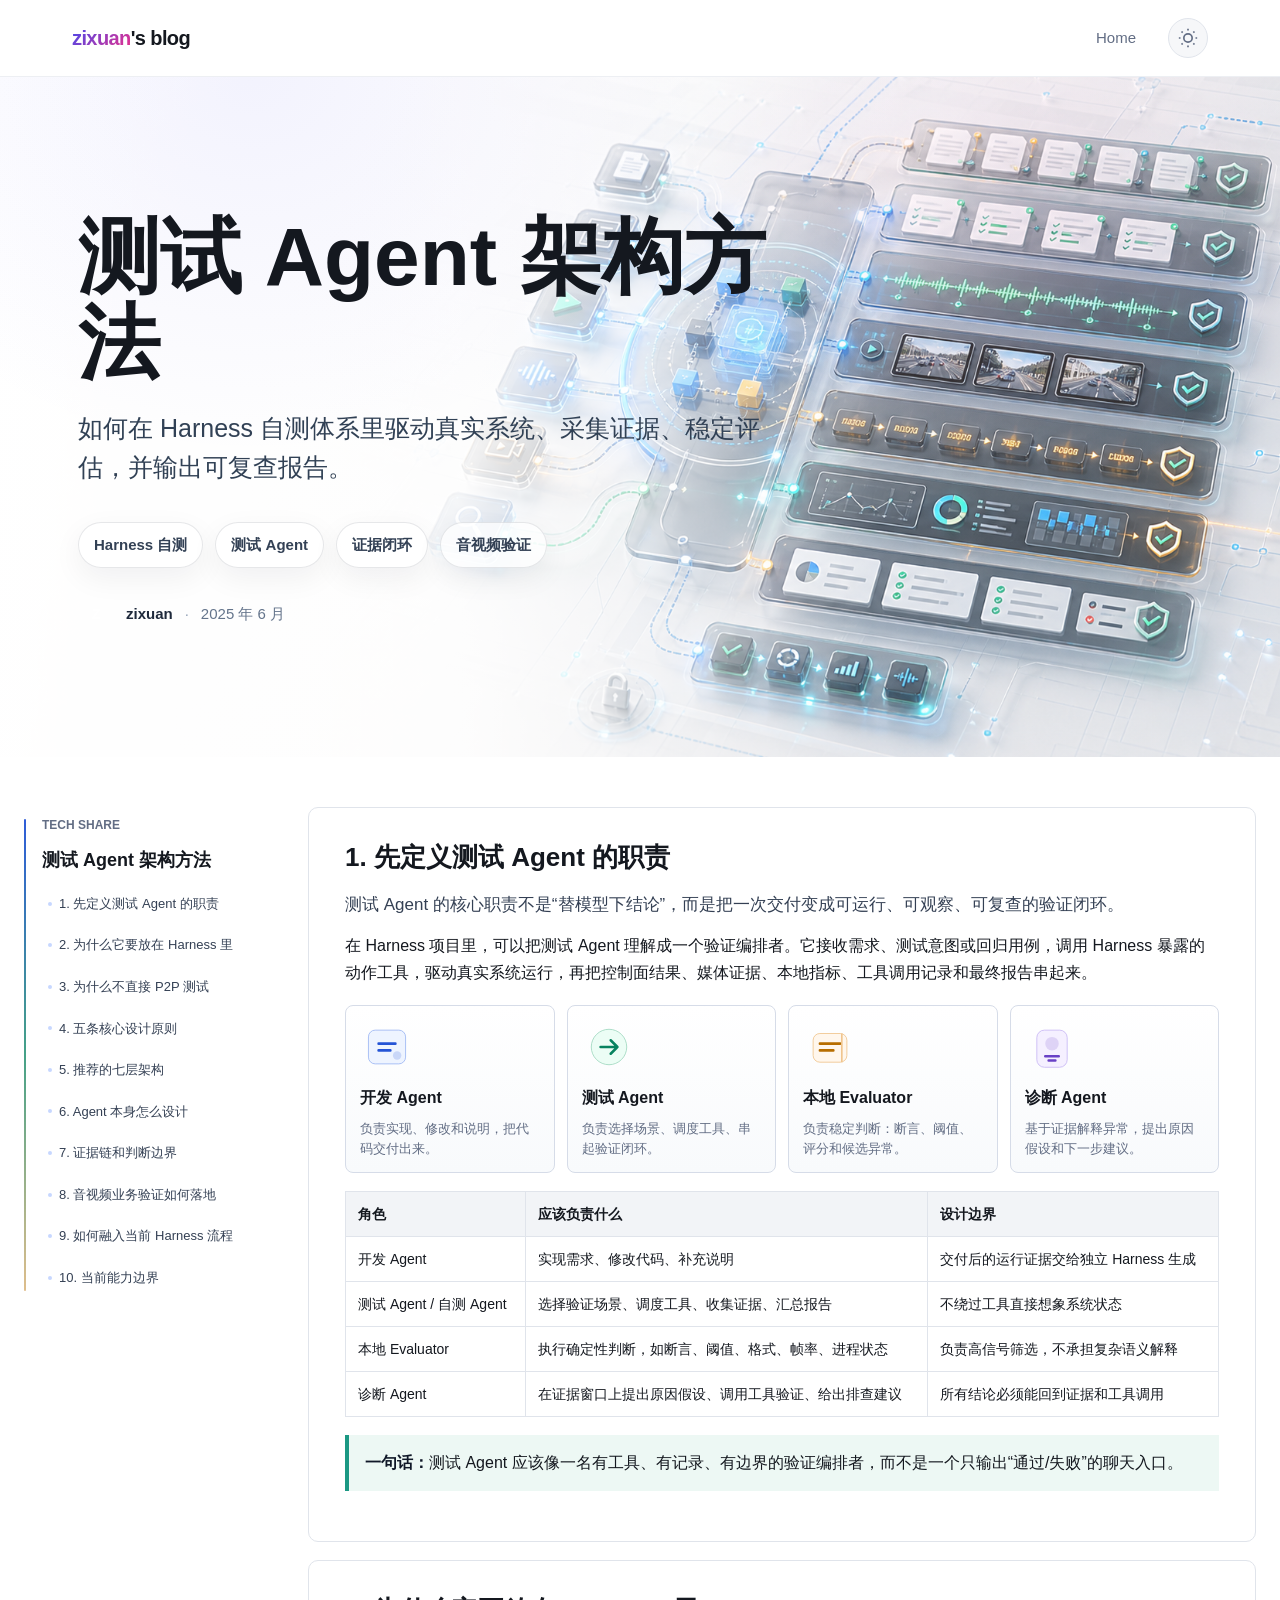
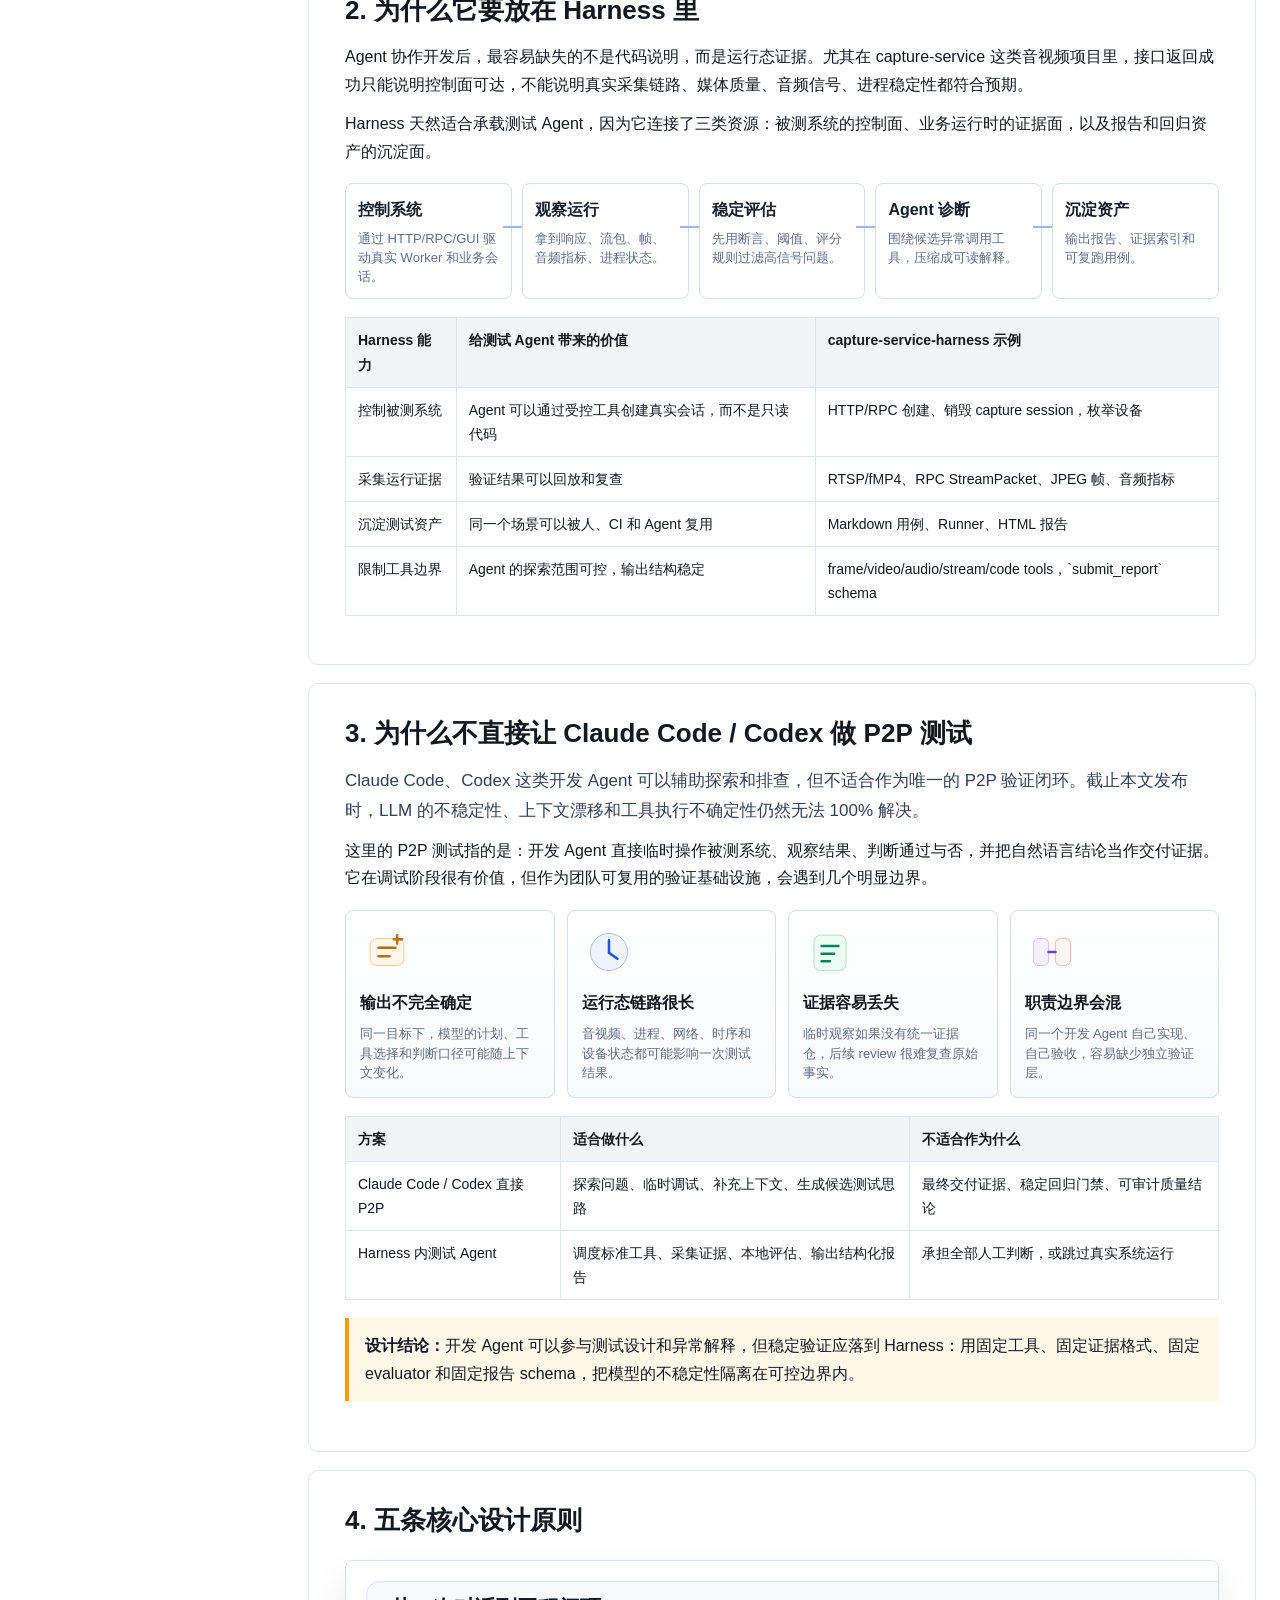
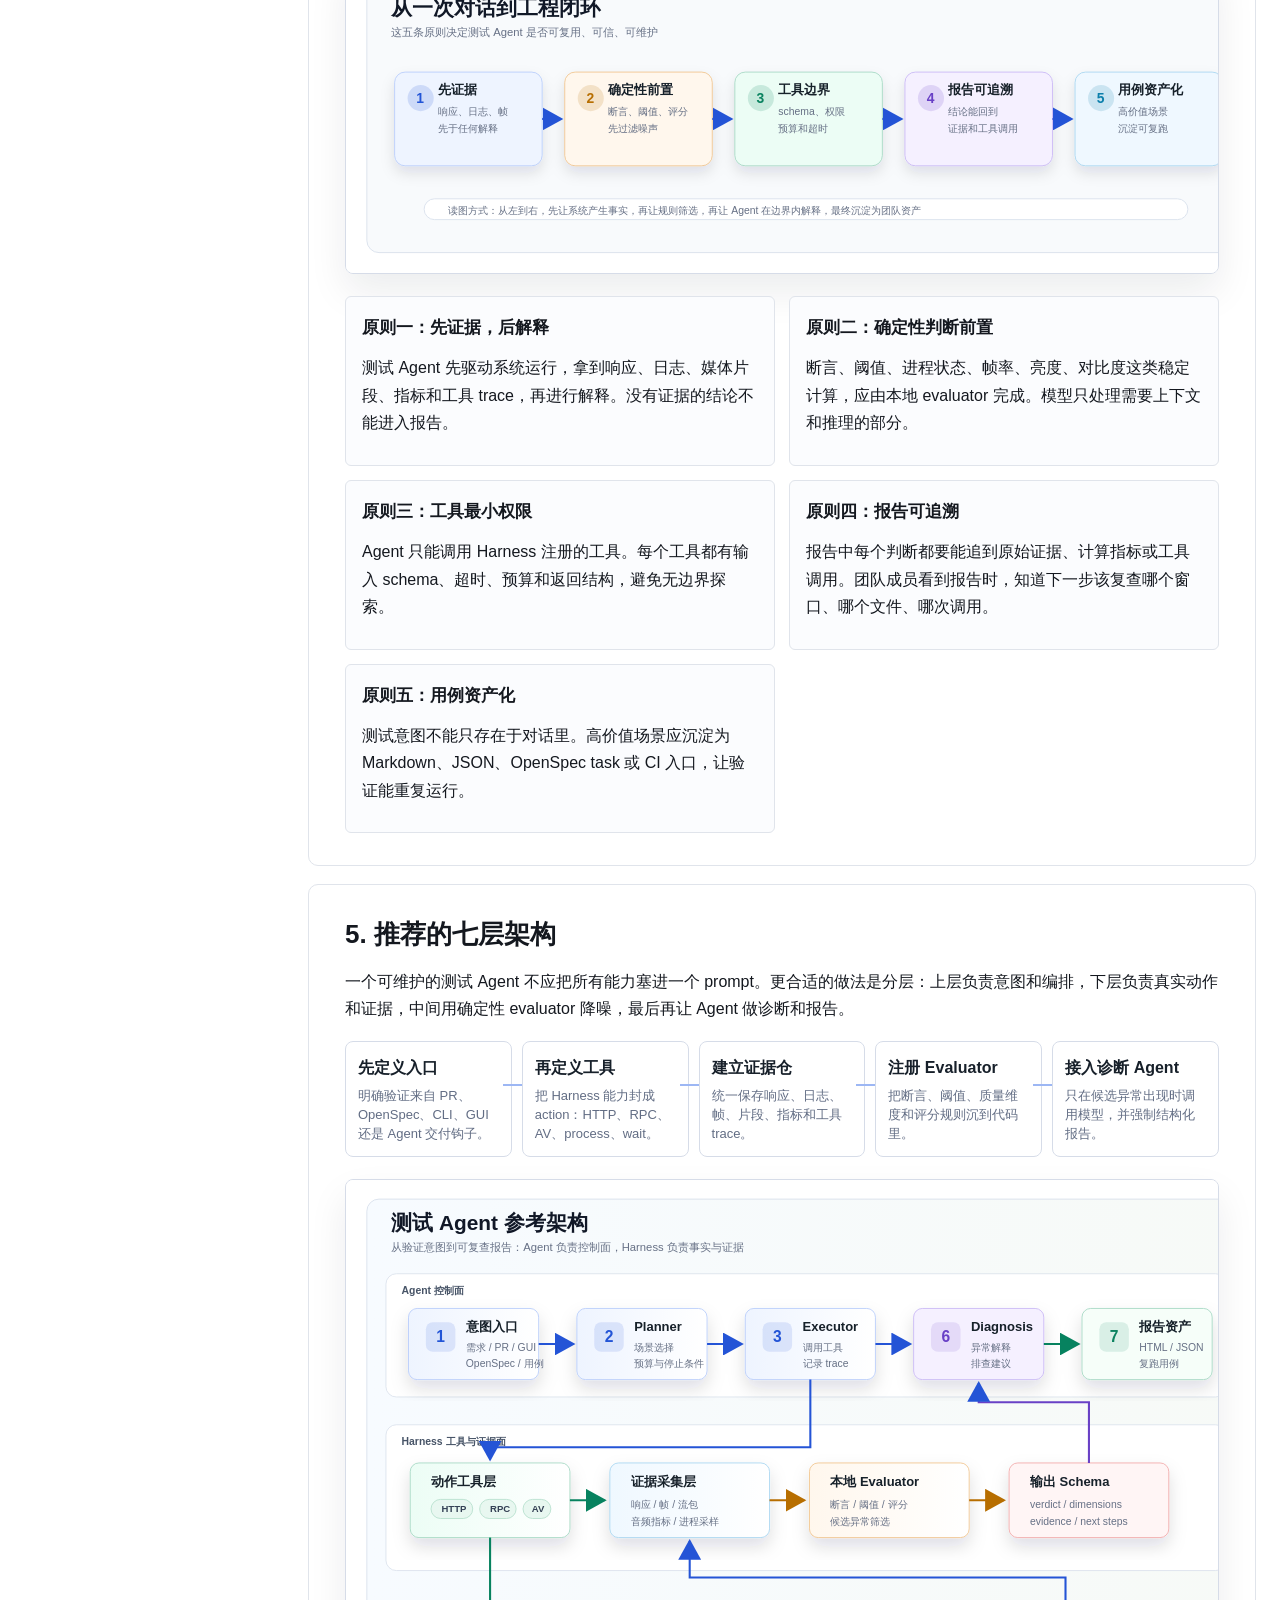
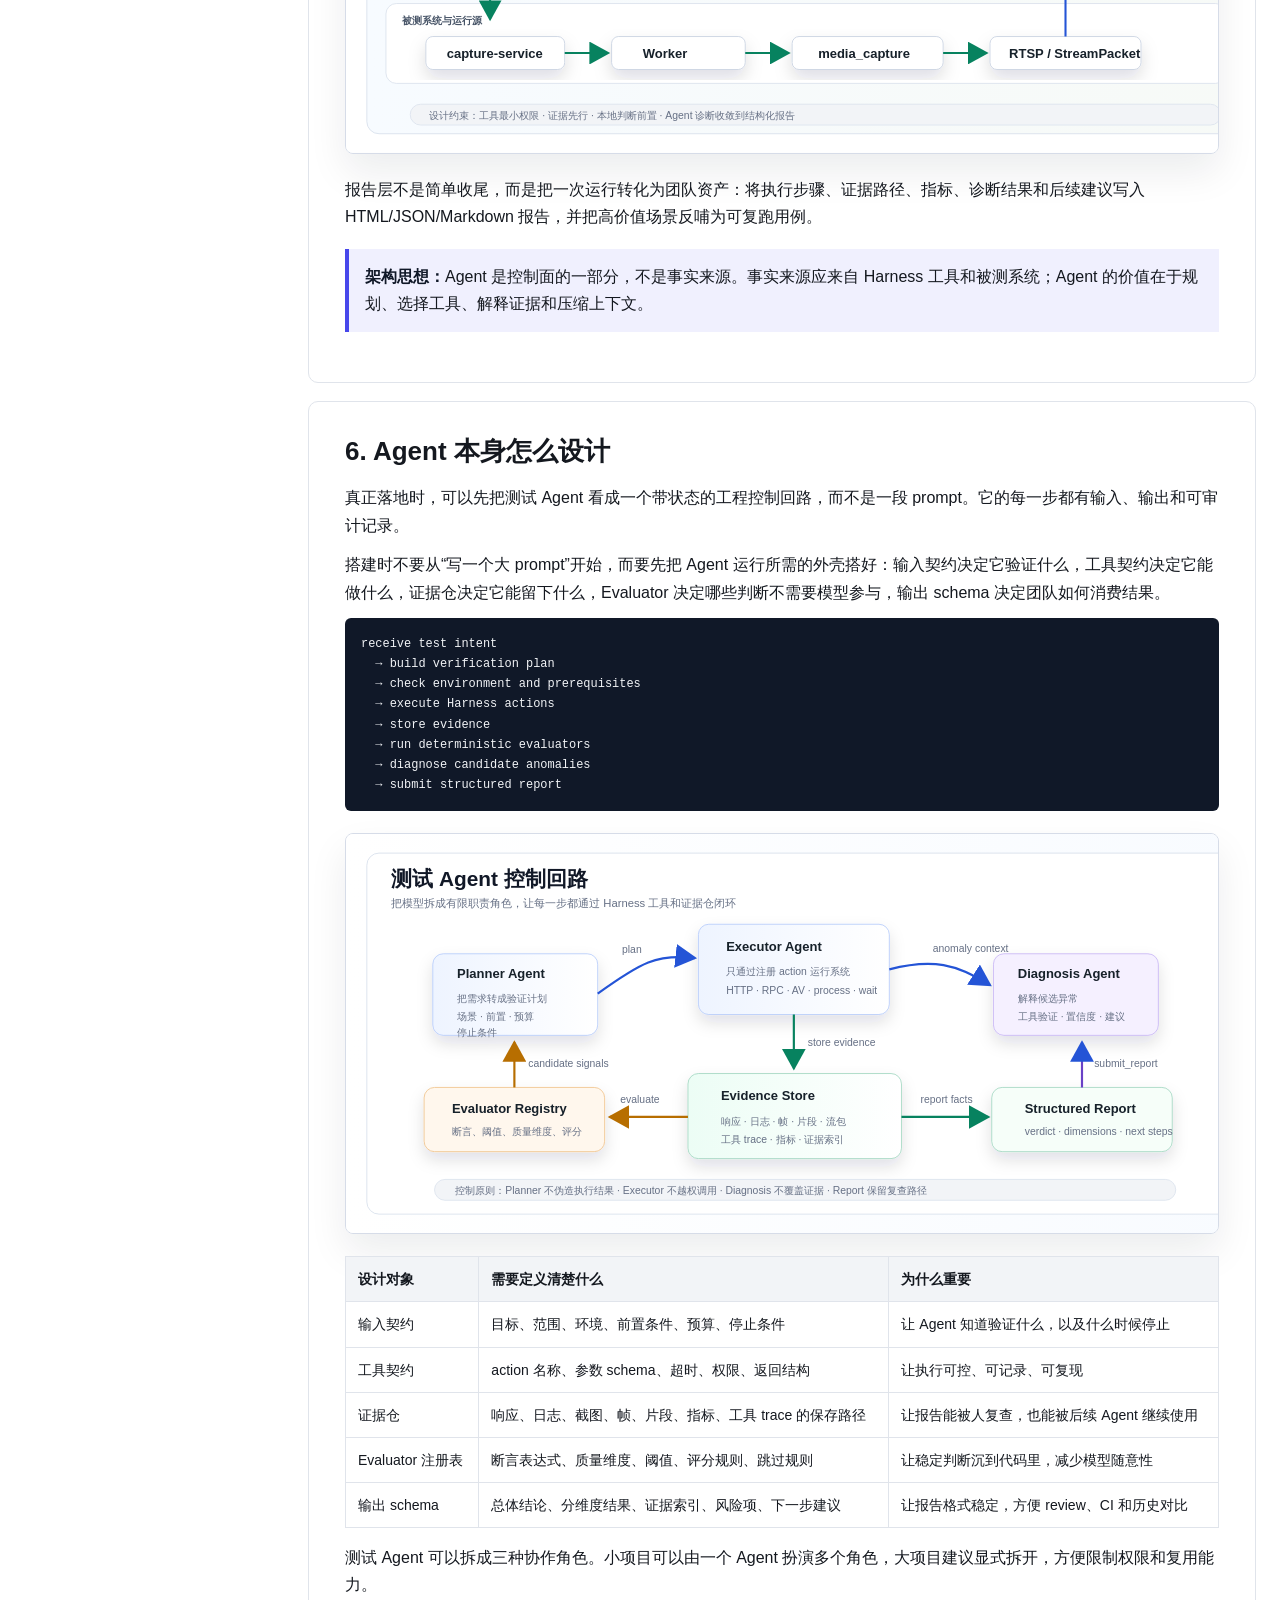
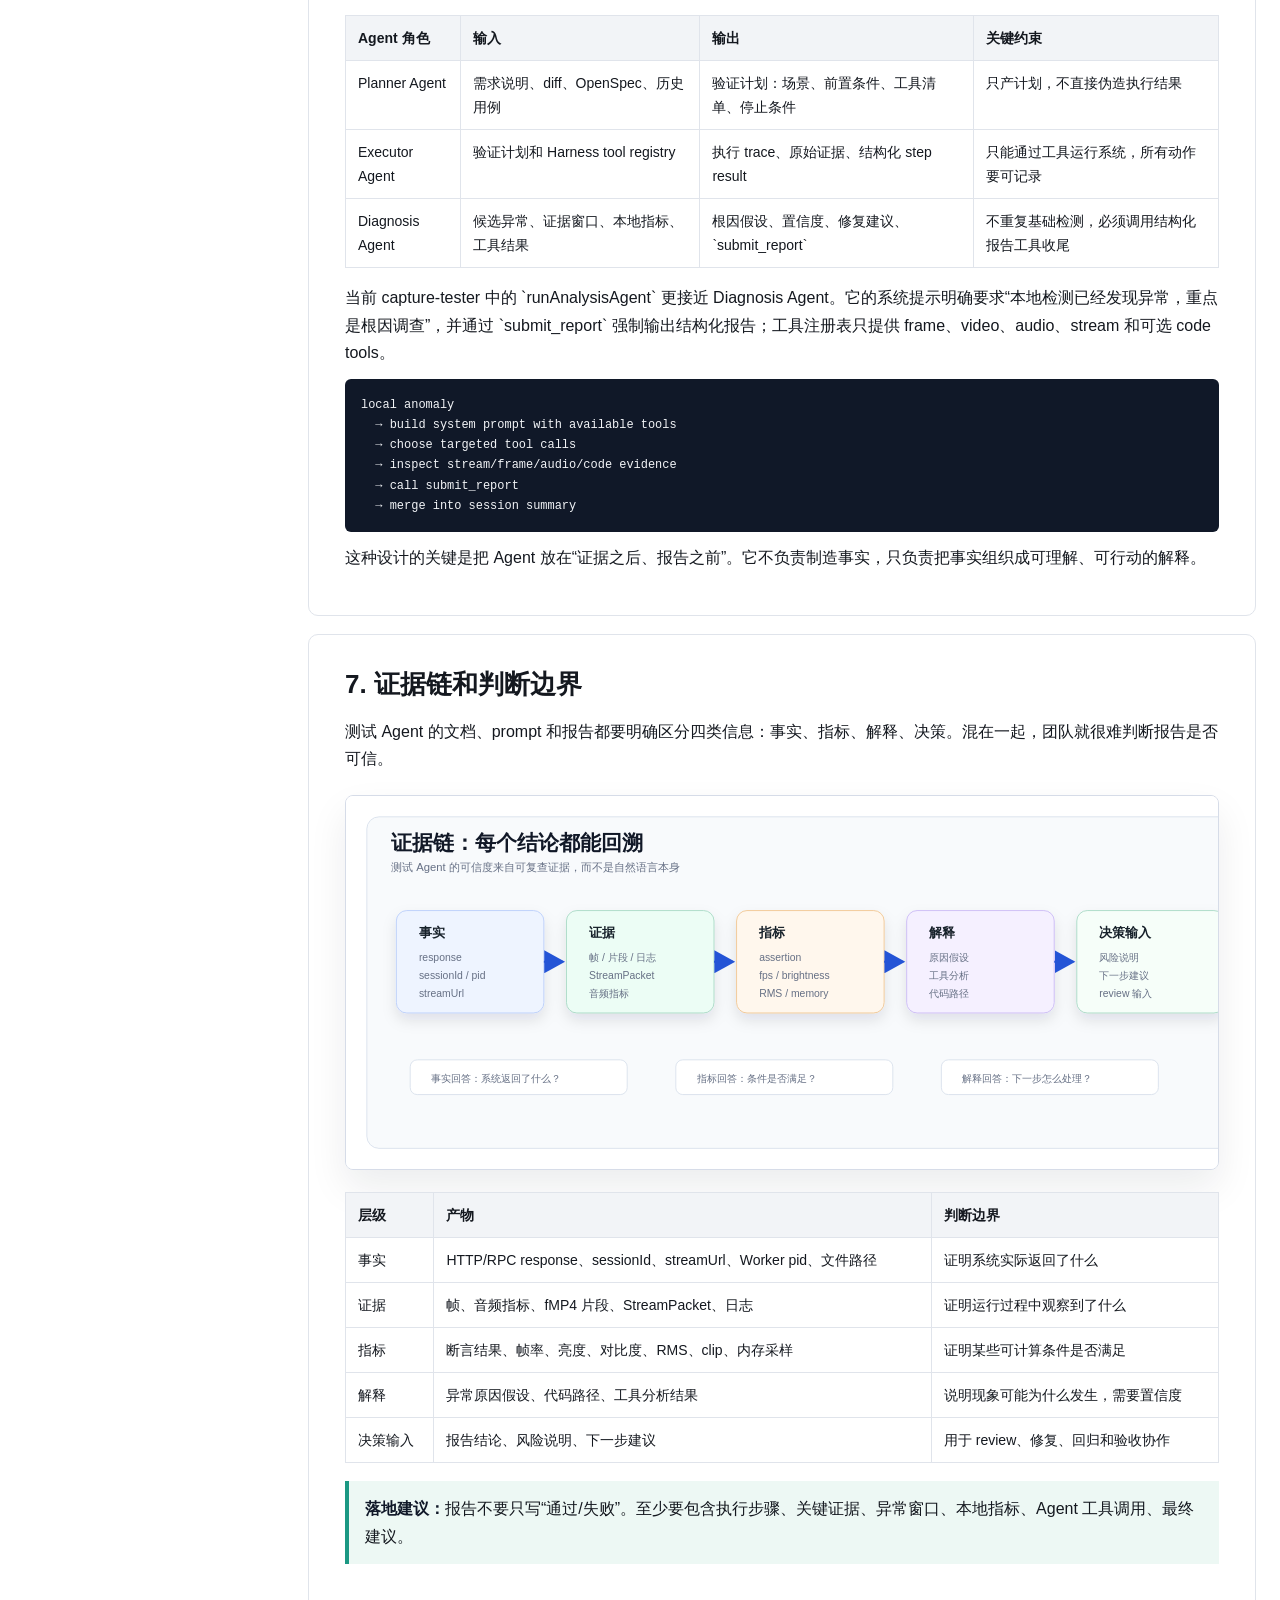
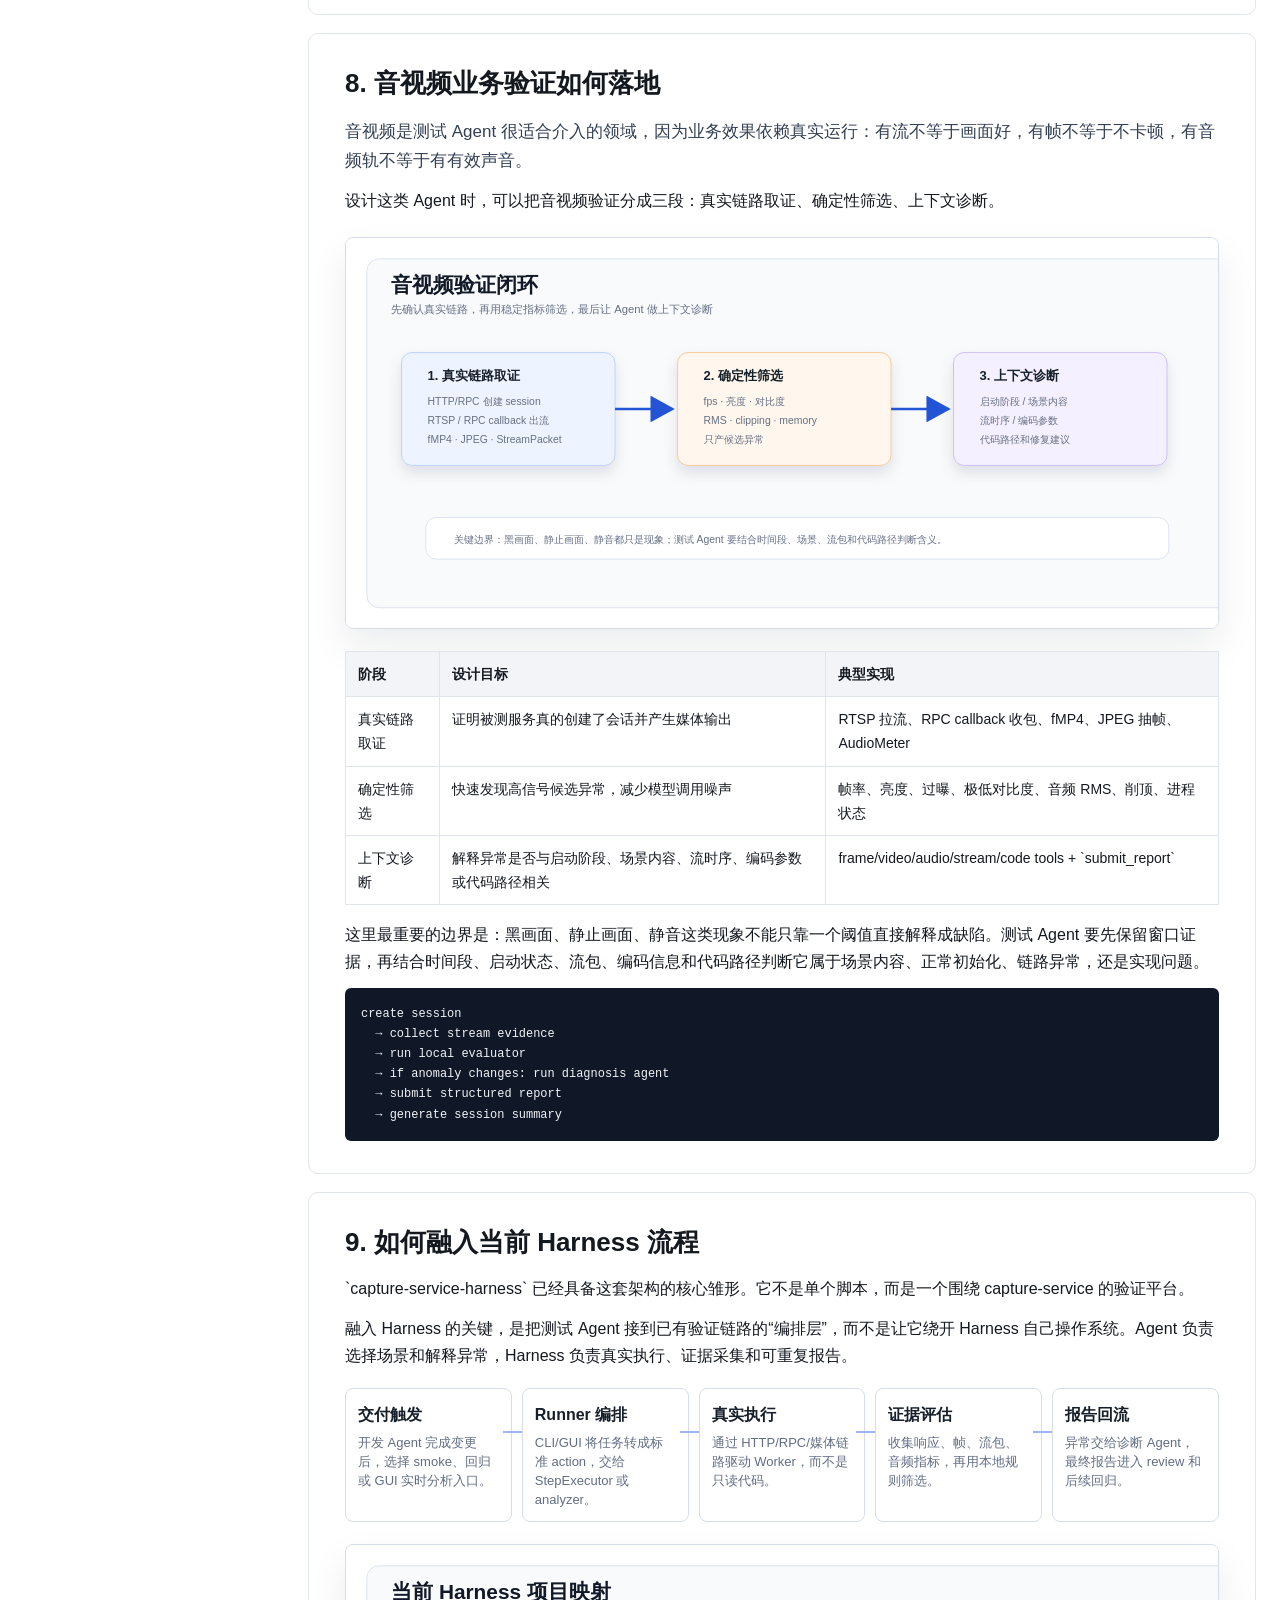
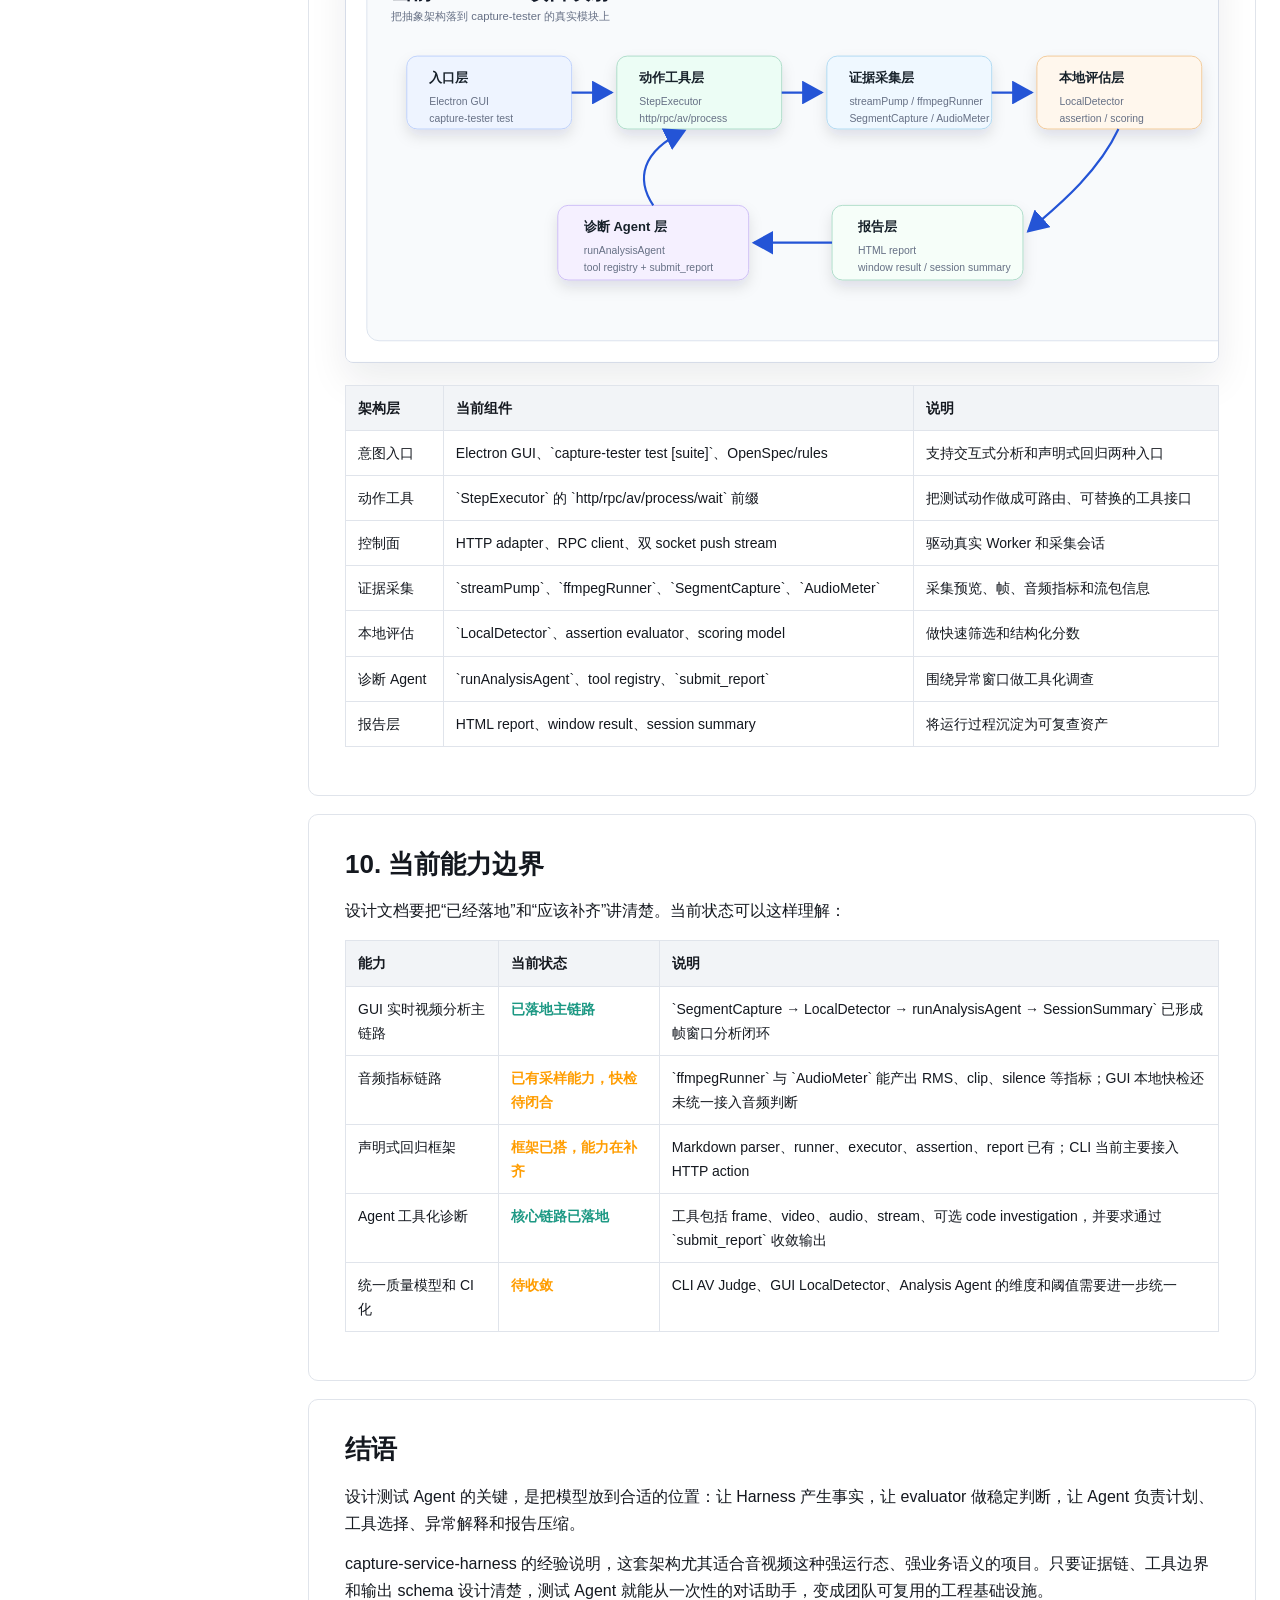
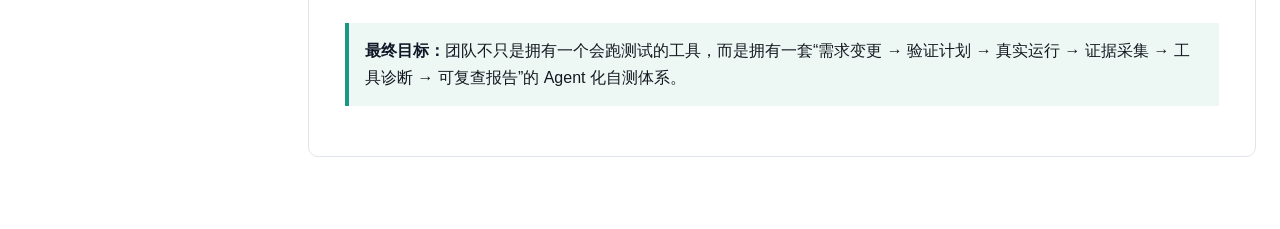
==== commit 4de1c25b: "style(blog): enterprise-grade redesign with dark mode and animations - Premium design system with sm" ====
--- a/ai-agent-testing-practice-blog.html
+++ b/ai-agent-testing-practice-blog.html
@@ -6,55 +6,76 @@
   <title>如何设计测试 Agent：Harness 自测体系的架构方法</title>
   <style>
     :root {
-      --color-text: hsl(222deg 22% 5%);
-      --color-background: hsl(0deg 0% 100%);
-      --color-blurred-background: hsl(0deg 0% 95% / 0.75);
-      --color-primary: hsl(240deg 95% 62%);
-      --color-secondary: hsl(333deg 100% 45%);
-      --color-tertiary: hsl(255deg 85% 30%);
-      --color-decorative: hsl(200deg 75% 65%);
-      --color-gray-50: hsl(225deg 40% 96%);
-      --color-gray-100: hsl(225deg 25% 92%);
-      --color-gray-200: hsl(225deg 16% 86%);
-      --color-gray-300: hsl(225deg 8% 80%);
-      --color-gray-400: hsl(225deg 8% 70%);
-      --color-gray-500: hsl(225deg 7% 60%);
-      --color-gray-600: hsl(225deg 15% 50%);
-      --color-gray-700: hsl(225deg 12% 40%);
-      --color-gray-800: hsl(225deg 20% 30%);
-      --color-gray-900: hsl(225deg 25% 20%);
-      --color-gray-1000: hsl(225deg 15% 15%);
-      --max-width: 68.75rem;
-      --radius-sm: 8px;
-      --radius-md: 16px;
-      --radius-lg: 24px;
-      --shadow-sm: 0 2px 8px hsl(225deg 25% 20% / 0.06);
-      --shadow-md: 0 8px 24px hsl(225deg 25% 20% / 0.08);
-      --shadow-lg: 0 16px 48px hsl(225deg 25% 20% / 0.12);
-      --font-family: -apple-system, BlinkMacSystemFont, "Segoe UI", "PingFang SC", "Microsoft YaHei", "Noto Sans CJK SC", sans-serif;
-      --font-family-mono: "SF Mono", "Fira Code", "Fira Mono", "Roboto Mono", monospace;
+      --color-bg: hsl(0deg 0% 100%);
+      --color-bg-elevated: hsl(220deg 20% 97%);
+      --color-bg-sunken: hsl(220deg 20% 94%);
+      --color-text: hsl(220deg 20% 10%);
+      --color-text-secondary: hsl(220deg 15% 45%);
+      --color-text-tertiary: hsl(220deg 10% 60%);
+      --color-border: hsl(220deg 20% 90%);
+      --color-border-subtle: hsl(220deg 20% 94%);
+      --color-primary: hsl(240deg 80% 60%);
+      --color-primary-soft: hsl(240deg 80% 60% / 0.08);
+      --color-secondary: hsl(330deg 80% 55%);
+      --color-accent: hsl(200deg 80% 55%);
+      --color-success: hsl(145deg 70% 40%);
+      --shadow-sm: 0 1px 2px hsl(220deg 20% 10% / 0.04);
+      --shadow-md: 0 4px 12px hsl(220deg 20% 10% / 0.08);
+      --shadow-lg: 0 12px 32px hsl(220deg 20% 10% / 0.12);
+      --shadow-xl: 0 20px 48px hsl(220deg 20% 10% / 0.16);
+      --radius-sm: 6px;
+      --radius-md: 12px;
+      --radius-lg: 20px;
+      --radius-xl: 28px;
+      --max-width: 1200px;
+      --font-sans: -apple-system, BlinkMacSystemFont, "Segoe UI", "PingFang SC", "Microsoft YaHei", "Noto Sans CJK SC", sans-serif;
+      --font-mono: "SF Mono", "Fira Code", "Fira Mono", "Roboto Mono", monospace;
+      --transition-fast: 150ms cubic-bezier(0.4, 0, 0.2, 1);
+      --transition-base: 300ms cubic-bezier(0.4, 0, 0.2, 1);
+      --transition-slow: 500ms cubic-bezier(0.4, 0, 0.2, 1);
 
       /* Legacy aliases */
-      --bg: var(--color-gray-50);
-      --paper: var(--color-background);
+      --bg: var(--color-bg-elevated);
+      --paper: var(--color-bg);
       --ink: var(--color-text);
-      --muted: var(--color-gray-500);
-      --line: var(--color-gray-200);
+      --muted: var(--color-text-secondary);
+      --line: var(--color-border);
       --brand: var(--color-primary);
-      --brand-soft: hsl(240deg 95% 62% / 0.06);
+      --brand-soft: var(--color-primary-soft);
       --green: hsl(170deg 70% 35%);
       --amber: hsl(37deg 100% 50%);
       --red: hsl(340deg 95% 39%);
-      --code: var(--color-gray-900);
-    }
+      --code: hsl(220deg 20% 15%);
+    }
+
+    [data-theme="dark"] {
+      --color-bg: hsl(220deg 20% 8%);
+      --color-bg-elevated: hsl(220deg 20% 12%);
+      --color-bg-sunken: hsl(220deg 20% 5%);
+      --color-text: hsl(220deg 10% 92%);
+      --color-text-secondary: hsl(220deg 15% 65%);
+      --color-text-tertiary: hsl(220deg 10% 50%);
+      --color-border: hsl(220deg 20% 18%);
+      --color-border-subtle: hsl(220deg 20% 14%);
+      --color-primary: hsl(240deg 80% 65%);
+      --color-primary-soft: hsl(240deg 80% 65% / 0.12);
+      --color-secondary: hsl(330deg 80% 60%);
+      --color-accent: hsl(200deg 80% 60%);
+      --shadow-sm: 0 1px 2px hsl(0deg 0% 0% / 0.2);
+      --shadow-md: 0 4px 12px hsl(0deg 0% 0% / 0.3);
+      --shadow-lg: 0 12px 32px hsl(0deg 0% 0% / 0.4);
+      --shadow-xl: 0 20px 48px hsl(0deg 0% 0% / 0.5);
+    }
+
     * { box-sizing: border-box; margin: 0; padding: 0; }
     html { scroll-behavior: smooth; }
     body {
-      background: var(--bg);
-      color: var(--ink);
-      font-family: var(--font-family);
+      color: var(--color-text);
+      background: var(--color-bg);
+      font-family: var(--font-sans);
       line-height: 1.72;
       -webkit-font-smoothing: antialiased;
+      transition: background var(--transition-base), color var(--transition-base);
     }
     .doc-shell {
       max-width: 1440px;
@@ -498,26 +519,31 @@
     .site-header {
       position: sticky;
       top: 0;
-      z-index: 100;
-      background: var(--color-blurred-background);
-      backdrop-filter: blur(12px);
-      -webkit-backdrop-filter: blur(12px);
-      border-bottom: 1px solid var(--color-gray-100);
+      z-index: 1000;
+      background: hsl(0deg 0% 100% / 0.8);
+      backdrop-filter: blur(20px) saturate(180%);
+      -webkit-backdrop-filter: blur(20px) saturate(180%);
+      border-bottom: 1px solid var(--color-border-subtle);
+      transition: background var(--transition-base), border-color var(--transition-base);
+    }
+    [data-theme="dark"] .site-header {
+      background: hsl(220deg 20% 8% / 0.8);
     }
     .site-header-inner {
       max-width: var(--max-width);
       margin: 0 auto;
-      padding: 16px 24px;
+      padding: 18px 32px;
       display: flex;
       align-items: center;
       justify-content: space-between;
     }
     .site-logo {
-      font-size: 18px;
+      font-size: 20px;
       font-weight: 800;
       color: var(--color-text);
-      letter-spacing: -0.02em;
+      letter-spacing: -0.03em;
       text-decoration: none;
+      transition: color var(--transition-fast);
     }
     .site-logo span {
       background: linear-gradient(135deg, var(--color-primary), var(--color-secondary));
@@ -525,9 +551,18 @@
       -webkit-text-fill-color: transparent;
       background-clip: text;
     }
-    .site-nav { display: flex; gap: 24px; font-size: 15px; font-weight: 500; }
-    .site-nav a { color: var(--color-gray-600); text-decoration: none; transition: color 200ms ease; }
+    .site-nav { display: flex; align-items: center; gap: 32px; font-size: 15px; font-weight: 500; }
+    .site-nav a { color: var(--color-text-secondary); text-decoration: none; transition: color var(--transition-fast); }
     .site-nav a:hover { color: var(--color-text); }
+    .theme-toggle {
+      width: 40px; height: 40px; border-radius: 50%;
+      border: 1px solid var(--color-border); background: var(--color-bg-elevated);
+      cursor: pointer; display: flex; align-items: center; justify-content: center;
+      transition: all var(--transition-fast);
+    }
+    .theme-toggle:hover { border-color: var(--color-primary); background: var(--color-primary-soft); }
+    .theme-toggle svg { width: 20px; height: 20px; color: var(--color-text-secondary); transition: color var(--transition-fast), transform var(--transition-base); }
+    .theme-toggle:hover svg { color: var(--color-primary); transform: rotate(15deg); }
   </style>
 </head>
 <body>
@@ -536,6 +571,14 @@
       <a href="./index.html" class="site-logo"><span>zixuan</span>'s blog</a>
       <nav class="site-nav">
         <a href="./index.html">Home</a>
+        <button class="theme-toggle" id="themeToggle" aria-label="Toggle theme">
+          <svg class="sun-icon" fill="none" viewBox="0 0 24 24" stroke="currentColor" stroke-width="2">
+            <circle cx="12" cy="12" r="5"/><path d="M12 1v2M12 21v2M4.22 4.22l1.42 1.42M18.36 18.36l1.42 1.42M1 12h2M21 12h2M4.22 19.78l1.42-1.42M18.36 5.64l1.42-1.42"/>
+          </svg>
+          <svg class="moon-icon" fill="none" viewBox="0 0 24 24" stroke="currentColor" stroke-width="2" style="display:none">
+            <path d="M21 12.79A9 9 0 1111.21 3 7 7 0 0021 12.79z"/>
+          </svg>
+        </button>
       </nav>
     </div>
   </header>
@@ -1599,5 +1642,22 @@
     </section>
     </main>
   </div>
+  <script>
+    const themeToggle = document.getElementById('themeToggle');
+    const sunIcon = themeToggle.querySelector('.sun-icon');
+    const moonIcon = themeToggle.querySelector('.moon-icon');
+    function setTheme(theme) {
+      document.documentElement.setAttribute('data-theme', theme);
+      localStorage.setItem('theme', theme);
+      if (theme === 'dark') { sunIcon.style.display = 'none'; moonIcon.style.display = 'block'; }
+      else { sunIcon.style.display = 'block'; moonIcon.style.display = 'none'; }
+    }
+    const savedTheme = localStorage.getItem('theme') || (window.matchMedia('(prefers-color-scheme: dark)').matches ? 'dark' : 'light');
+    setTheme(savedTheme);
+    themeToggle.addEventListener('click', () => {
+      const current = document.documentElement.getAttribute('data-theme');
+      setTheme(current === 'dark' ? 'light' : 'dark');
+    });
+  </script>
 </body>
 </html>
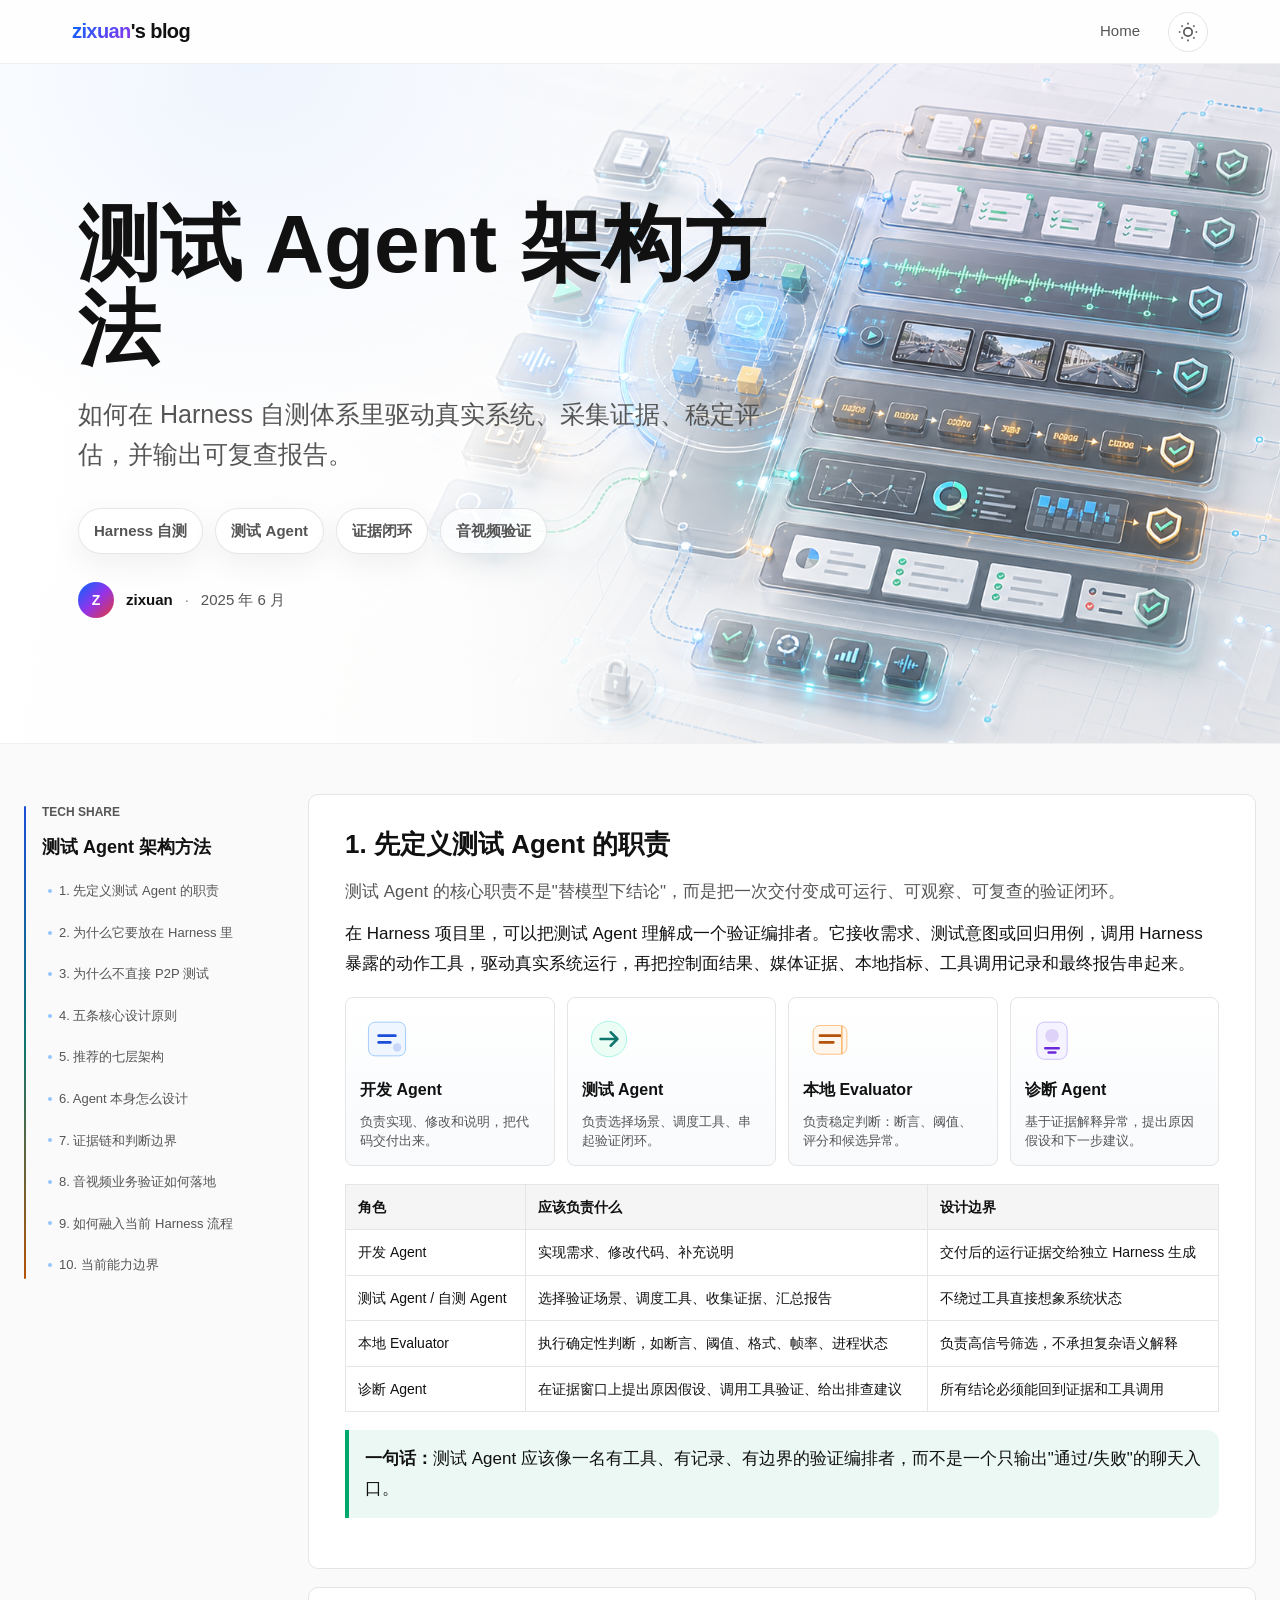
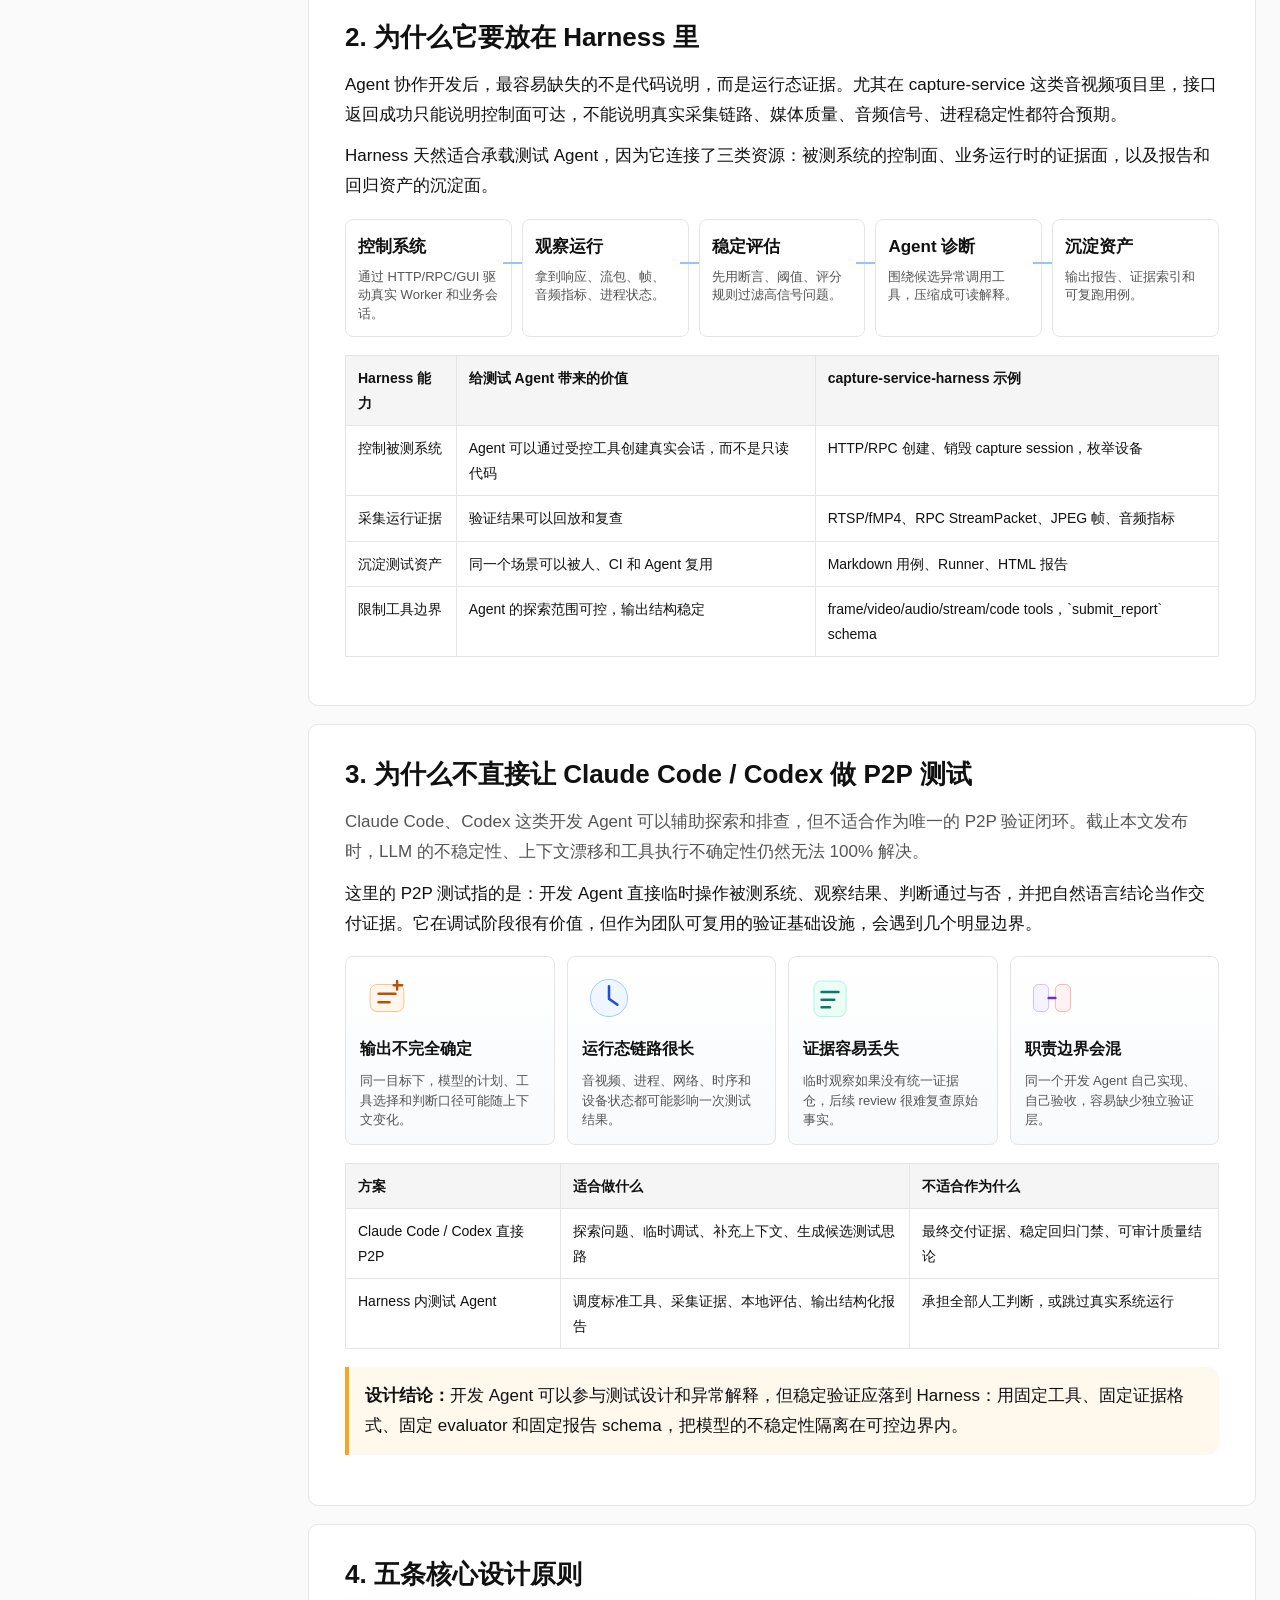
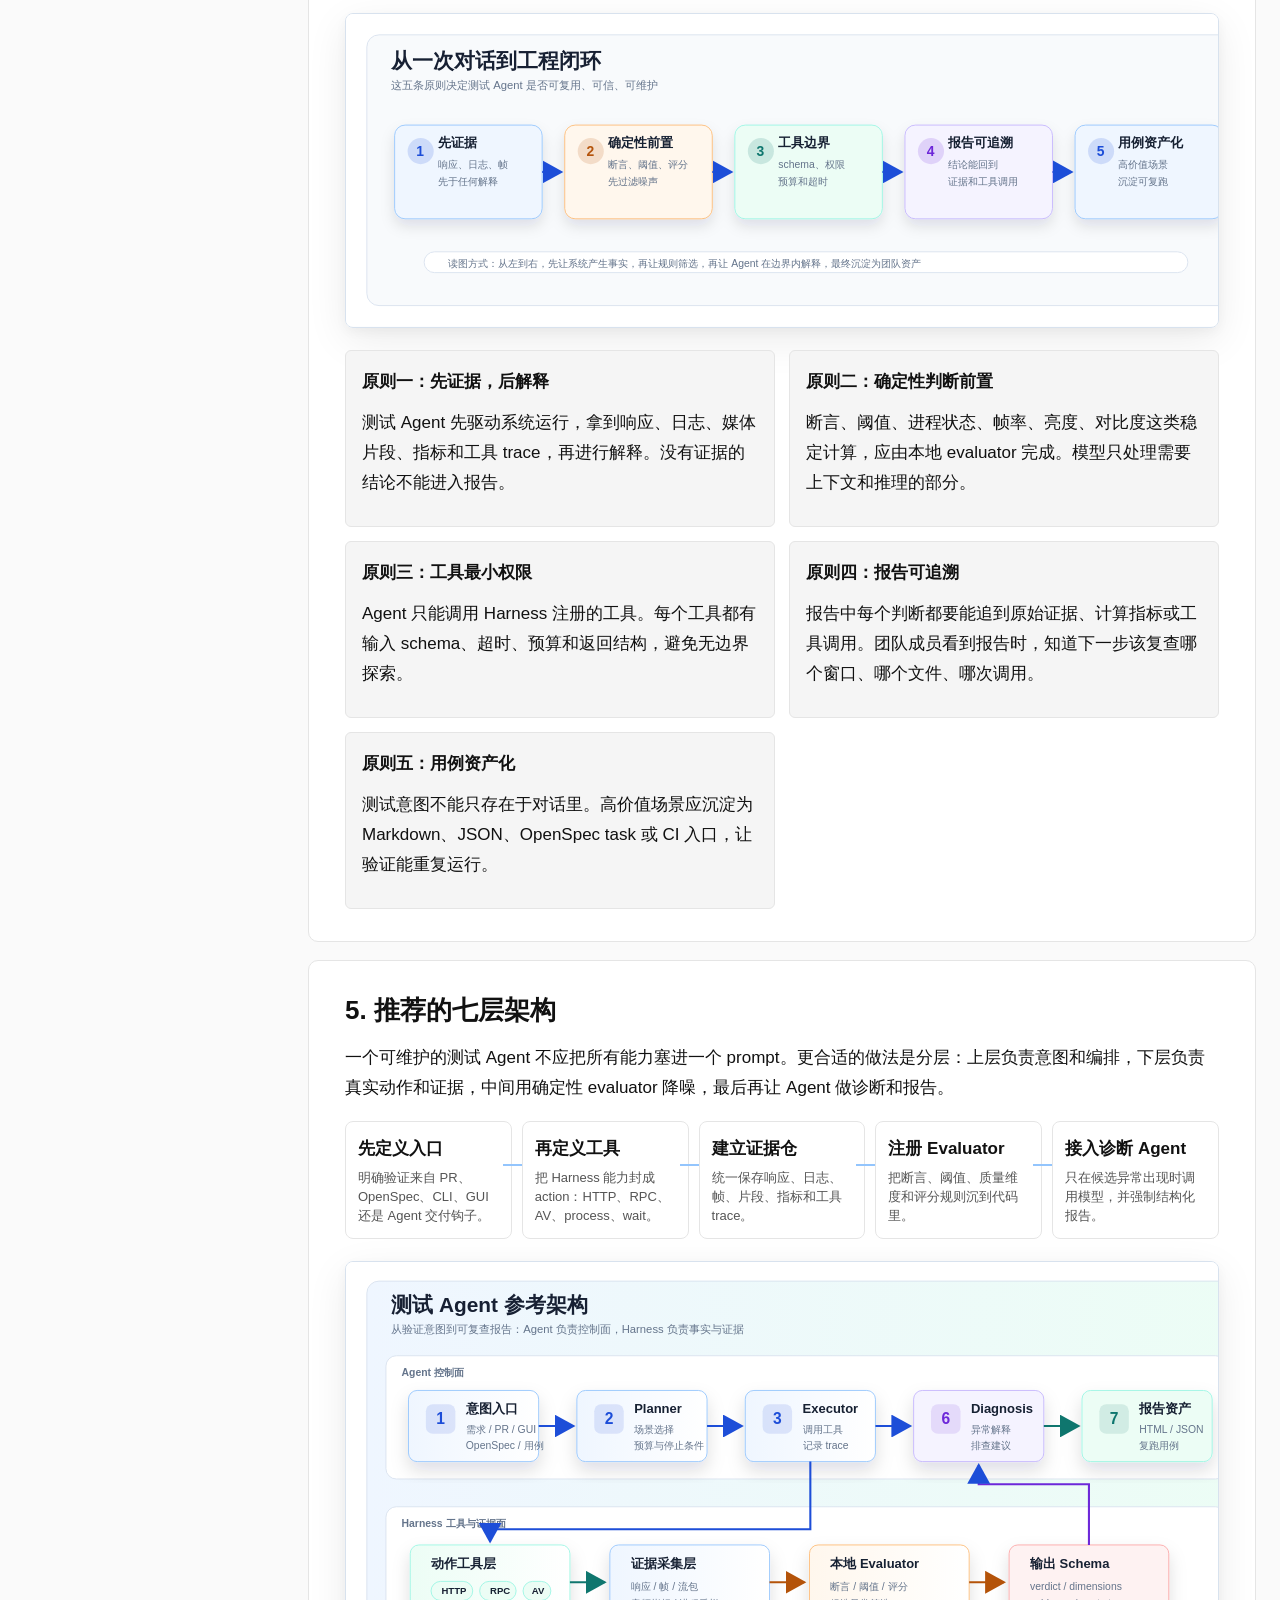
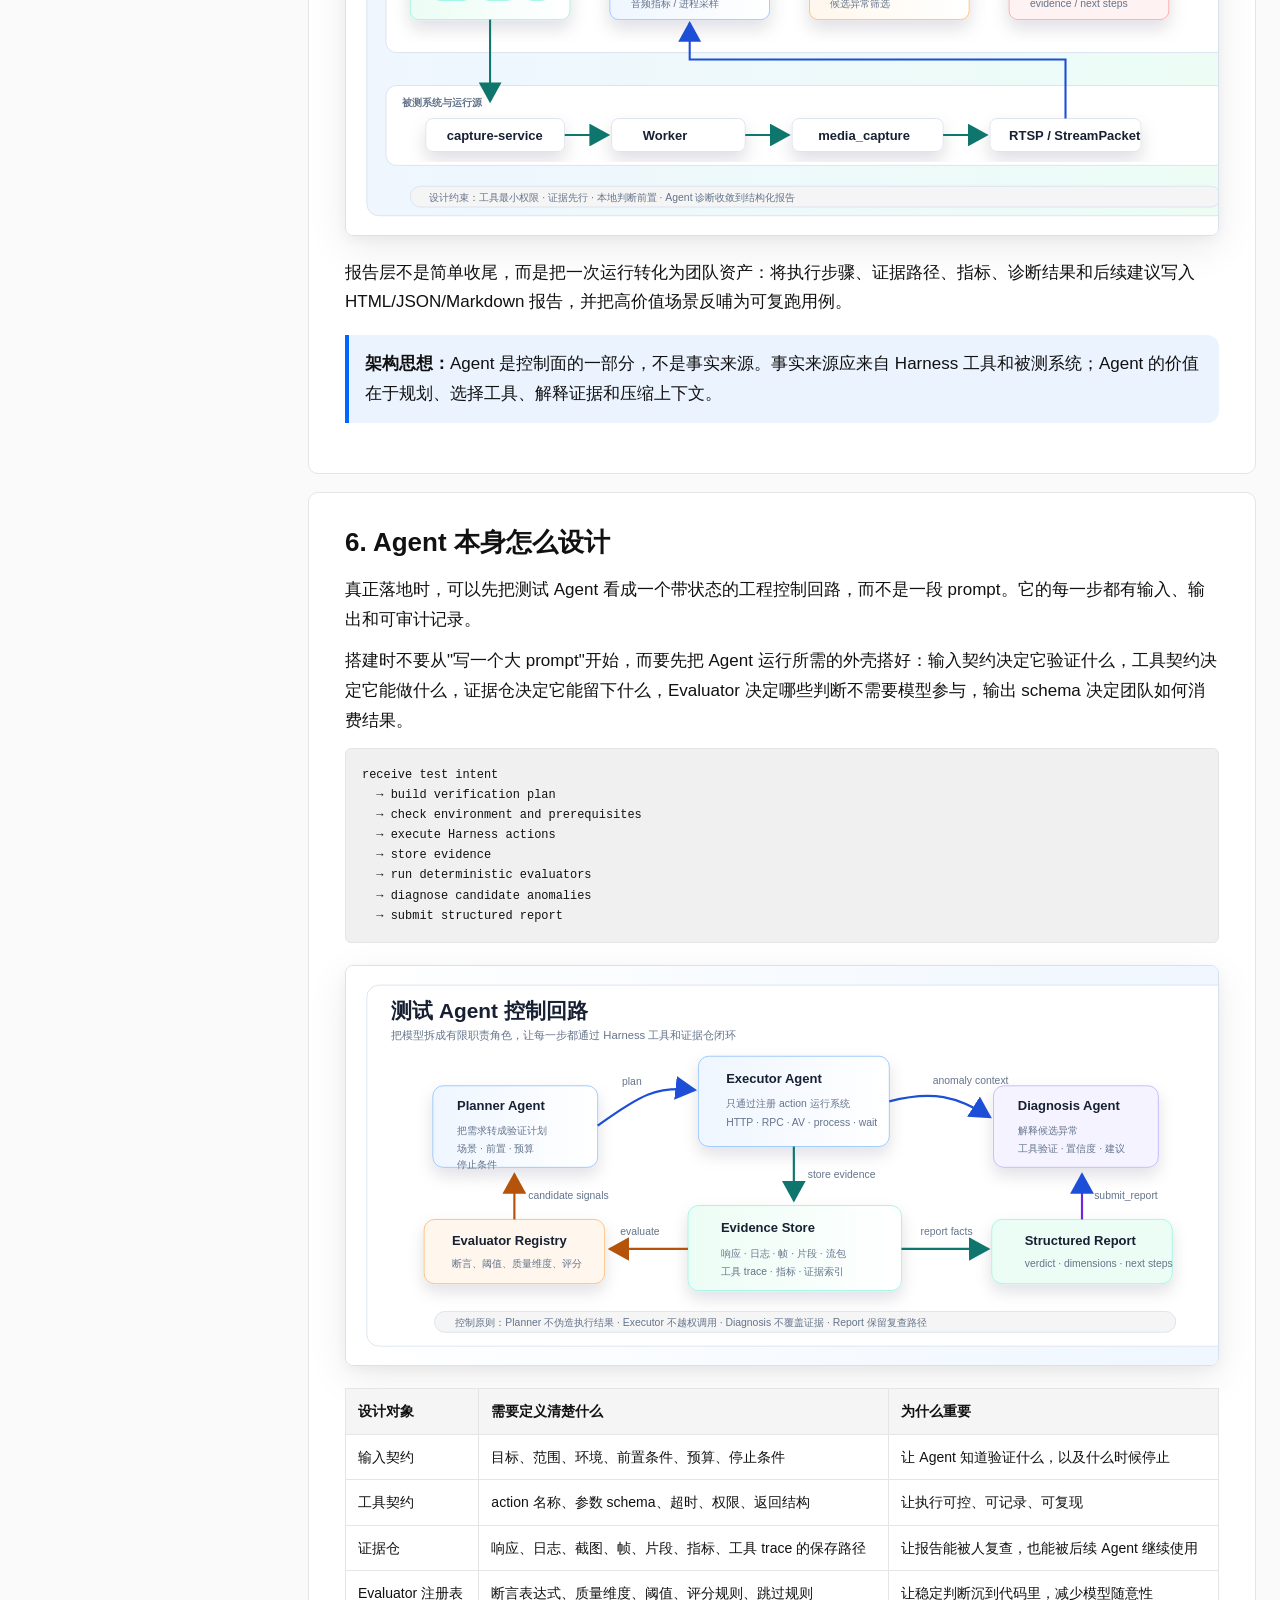
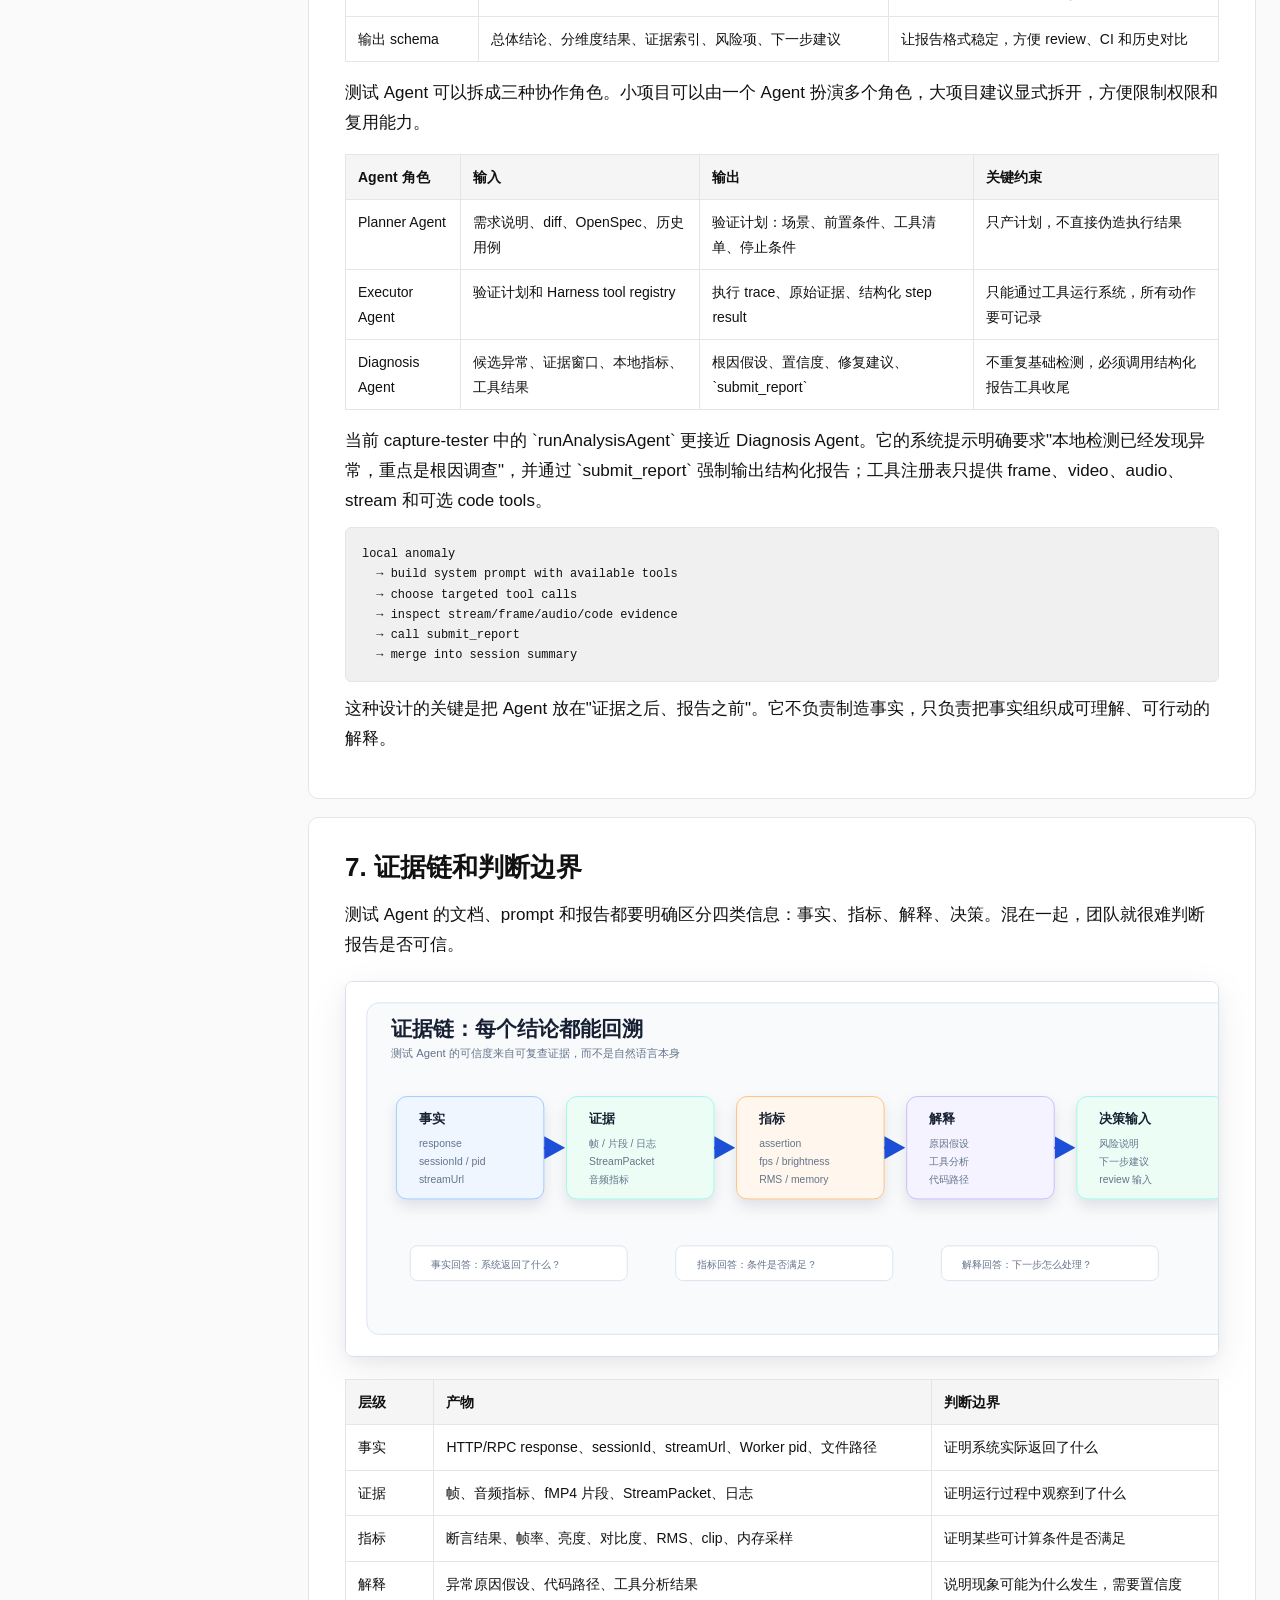
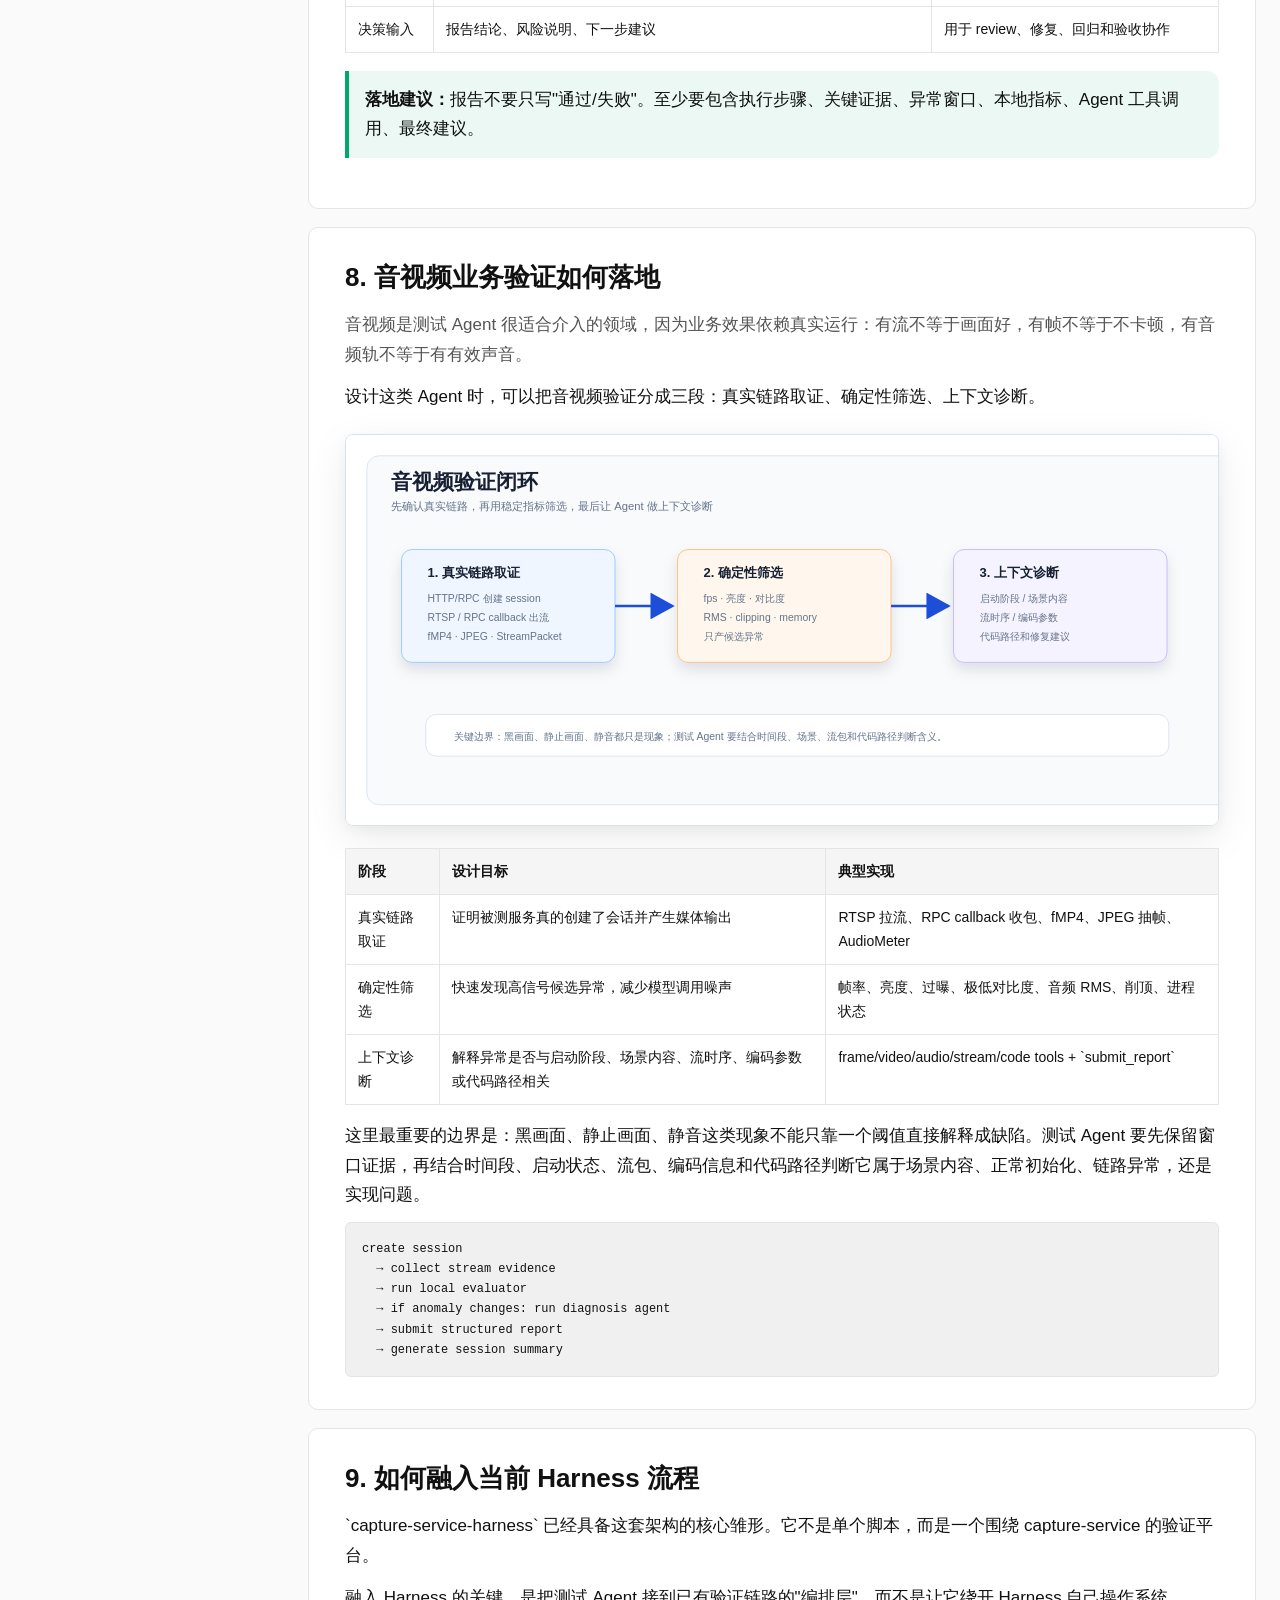
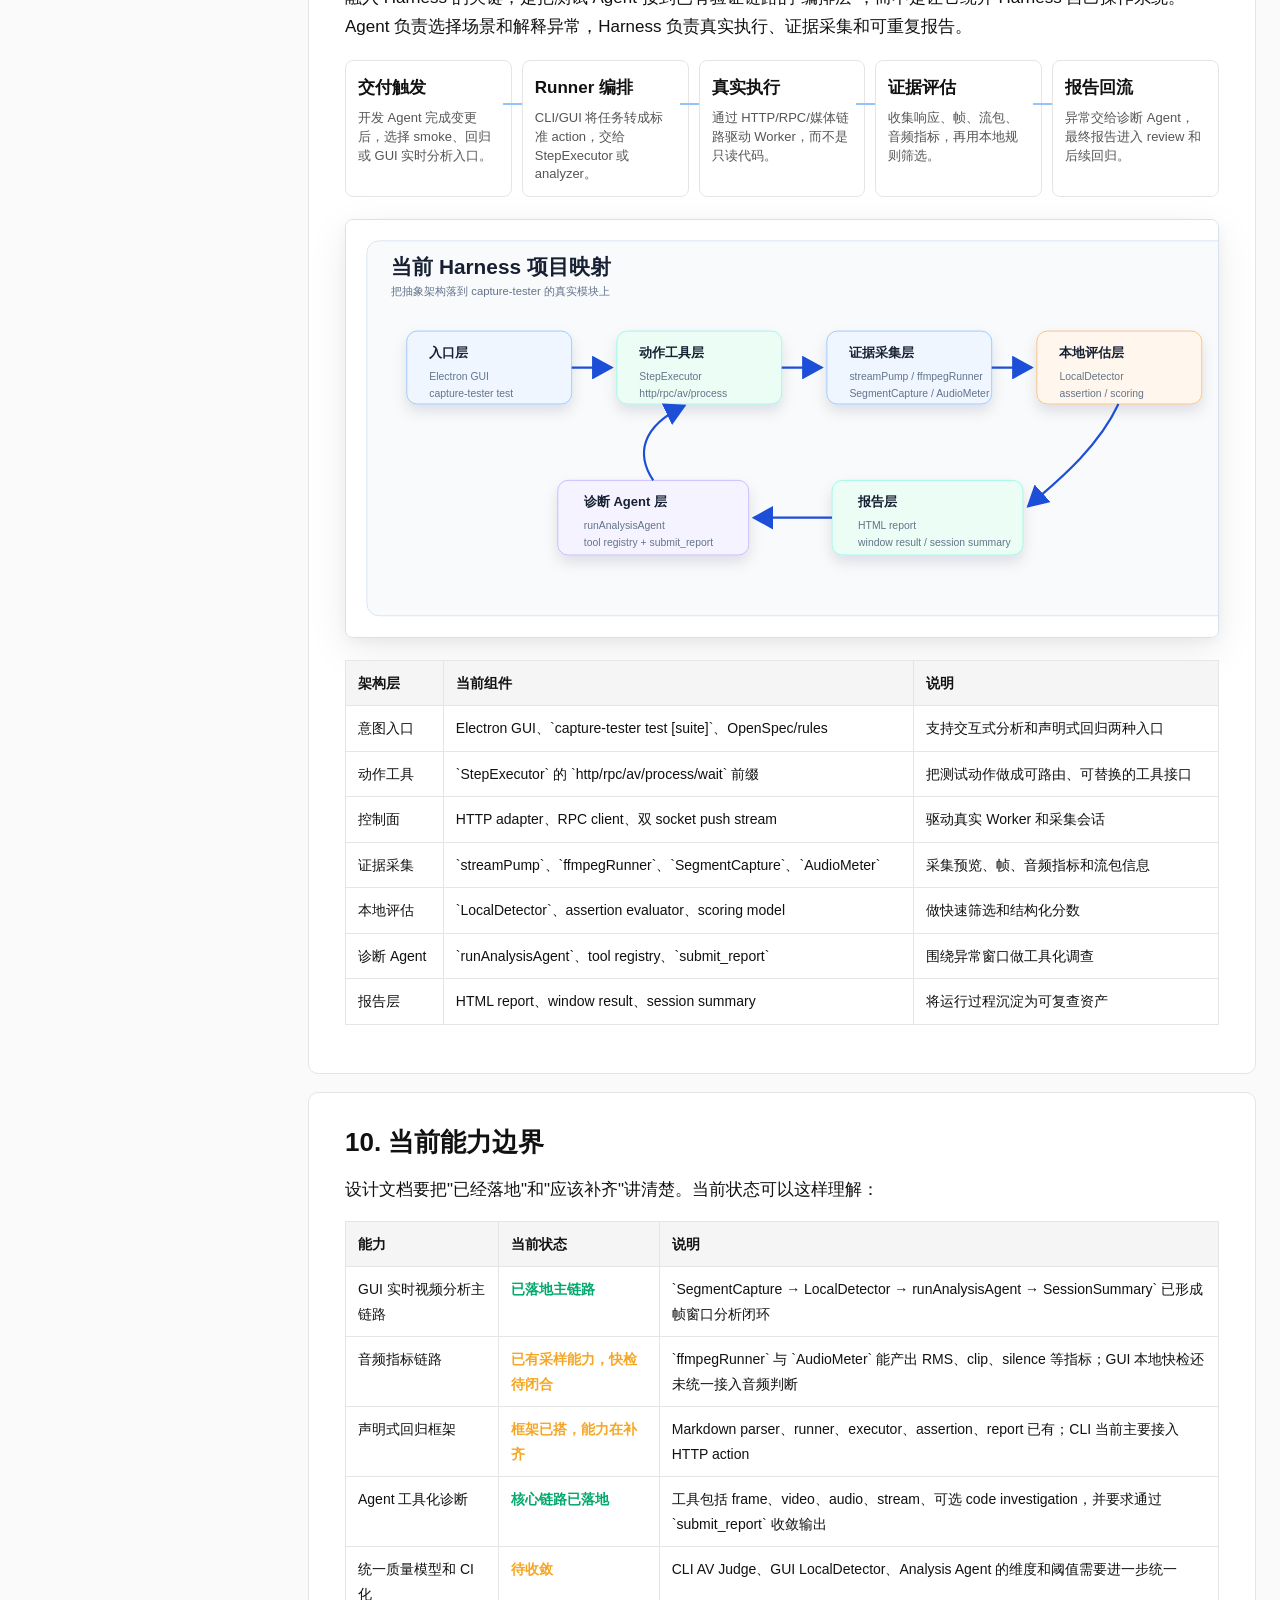
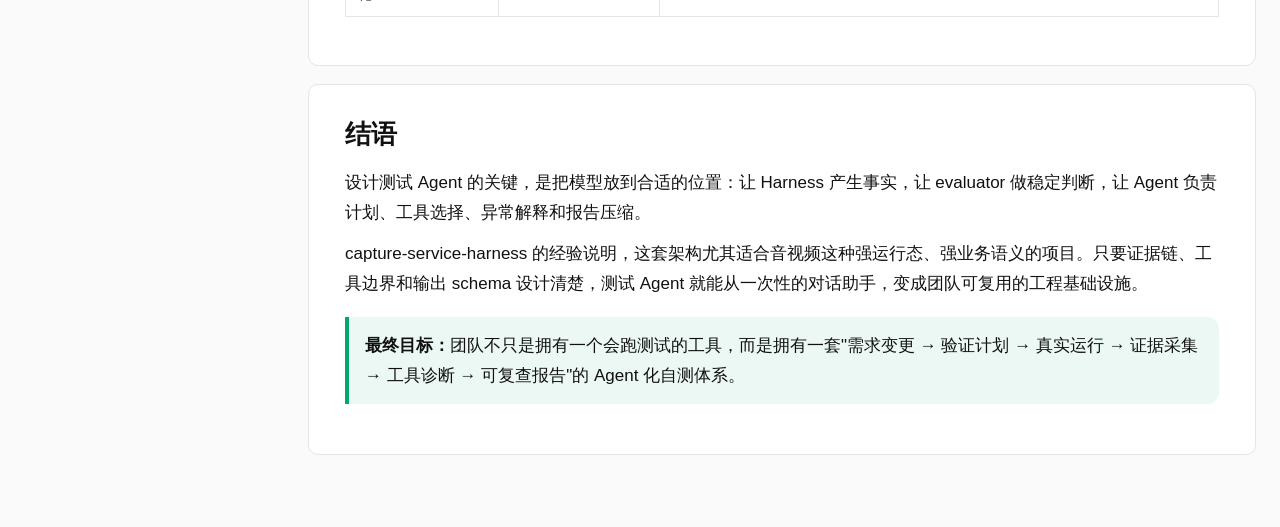
==== commit bd2f28c4: "feat(blog): complete redesign with shared design system, dark mode, and magazine layout - Create sha" ====
--- a/ai-agent-testing-practice-blog.html
+++ b/ai-agent-testing-practice-blog.html
@@ -4,79 +4,9 @@
   <meta charset="UTF-8" />
   <meta name="viewport" content="width=device-width, initial-scale=1.0" />
   <title>如何设计测试 Agent：Harness 自测体系的架构方法</title>
+  <link rel="stylesheet" href="shared.css" />
   <style>
-    :root {
-      --color-bg: hsl(0deg 0% 100%);
-      --color-bg-elevated: hsl(220deg 20% 97%);
-      --color-bg-sunken: hsl(220deg 20% 94%);
-      --color-text: hsl(220deg 20% 10%);
-      --color-text-secondary: hsl(220deg 15% 45%);
-      --color-text-tertiary: hsl(220deg 10% 60%);
-      --color-border: hsl(220deg 20% 90%);
-      --color-border-subtle: hsl(220deg 20% 94%);
-      --color-primary: hsl(240deg 80% 60%);
-      --color-primary-soft: hsl(240deg 80% 60% / 0.08);
-      --color-secondary: hsl(330deg 80% 55%);
-      --color-accent: hsl(200deg 80% 55%);
-      --color-success: hsl(145deg 70% 40%);
-      --shadow-sm: 0 1px 2px hsl(220deg 20% 10% / 0.04);
-      --shadow-md: 0 4px 12px hsl(220deg 20% 10% / 0.08);
-      --shadow-lg: 0 12px 32px hsl(220deg 20% 10% / 0.12);
-      --shadow-xl: 0 20px 48px hsl(220deg 20% 10% / 0.16);
-      --radius-sm: 6px;
-      --radius-md: 12px;
-      --radius-lg: 20px;
-      --radius-xl: 28px;
-      --max-width: 1200px;
-      --font-sans: -apple-system, BlinkMacSystemFont, "Segoe UI", "PingFang SC", "Microsoft YaHei", "Noto Sans CJK SC", sans-serif;
-      --font-mono: "SF Mono", "Fira Code", "Fira Mono", "Roboto Mono", monospace;
-      --transition-fast: 150ms cubic-bezier(0.4, 0, 0.2, 1);
-      --transition-base: 300ms cubic-bezier(0.4, 0, 0.2, 1);
-      --transition-slow: 500ms cubic-bezier(0.4, 0, 0.2, 1);
-
-      /* Legacy aliases */
-      --bg: var(--color-bg-elevated);
-      --paper: var(--color-bg);
-      --ink: var(--color-text);
-      --muted: var(--color-text-secondary);
-      --line: var(--color-border);
-      --brand: var(--color-primary);
-      --brand-soft: var(--color-primary-soft);
-      --green: hsl(170deg 70% 35%);
-      --amber: hsl(37deg 100% 50%);
-      --red: hsl(340deg 95% 39%);
-      --code: hsl(220deg 20% 15%);
-    }
-
-    [data-theme="dark"] {
-      --color-bg: hsl(220deg 20% 8%);
-      --color-bg-elevated: hsl(220deg 20% 12%);
-      --color-bg-sunken: hsl(220deg 20% 5%);
-      --color-text: hsl(220deg 10% 92%);
-      --color-text-secondary: hsl(220deg 15% 65%);
-      --color-text-tertiary: hsl(220deg 10% 50%);
-      --color-border: hsl(220deg 20% 18%);
-      --color-border-subtle: hsl(220deg 20% 14%);
-      --color-primary: hsl(240deg 80% 65%);
-      --color-primary-soft: hsl(240deg 80% 65% / 0.12);
-      --color-secondary: hsl(330deg 80% 60%);
-      --color-accent: hsl(200deg 80% 60%);
-      --shadow-sm: 0 1px 2px hsl(0deg 0% 0% / 0.2);
-      --shadow-md: 0 4px 12px hsl(0deg 0% 0% / 0.3);
-      --shadow-lg: 0 12px 32px hsl(0deg 0% 0% / 0.4);
-      --shadow-xl: 0 20px 48px hsl(0deg 0% 0% / 0.5);
-    }
-
-    * { box-sizing: border-box; margin: 0; padding: 0; }
-    html { scroll-behavior: smooth; }
-    body {
-      color: var(--color-text);
-      background: var(--color-bg);
-      font-family: var(--font-sans);
-      line-height: 1.72;
-      -webkit-font-smoothing: antialiased;
-      transition: background var(--transition-base), color var(--transition-base);
-    }
+    /* ── Article Layout ─────────────────────── */
     .doc-shell {
       max-width: 1440px;
       margin: 0 auto;
@@ -110,11 +40,11 @@
       bottom: 22px;
       width: 2px;
       border-radius: 999px;
-      background: linear-gradient(180deg, rgba(36, 84, 214, 0.95), rgba(7, 130, 95, 0.75), rgba(183, 110, 0, 0.45));
+      background: linear-gradient(180deg, var(--svg-blue), var(--svg-teal), var(--svg-amber));
     }
     .toc-kicker {
       margin: 0 0 12px;
-      color: var(--muted);
+      color: var(--text-secondary);
       font-size: 12px;
       font-weight: 700;
       letter-spacing: 0;
@@ -124,35 +54,32 @@
       font-size: 18px;
       line-height: 1.35;
       font-weight: 800;
-      color: var(--ink);
+      color: var(--text-primary);
     }
     .page {
       min-width: 0;
       margin: 0;
       padding: 0;
     }
-    section {
-      background: var(--paper);
-      border: 1px solid var(--line);
-      border-radius: 10px;
-    }
+
+    /* ── Hero ────────────────────────────────── */
     .hero {
       min-height: 680px;
       position: relative;
       overflow: hidden;
-      background: var(--color-background);
+      background: var(--bg-base);
       display: flex;
       align-items: center;
-      border-bottom: 1px solid var(--color-gray-100);
+      border-bottom: 1px solid var(--border-subtle);
     }
     .hero::before {
       content: "";
       position: absolute;
       inset: 0;
       background:
-        radial-gradient(ellipse 50% 80% at 20% 0%, hsl(240deg 95% 62% / 0.06) 0%, transparent 70%),
-        radial-gradient(ellipse 40% 60% at 80% 20%, hsl(333deg 100% 45% / 0.05) 0%, transparent 70%),
-        linear-gradient(90deg, rgba(255, 255, 255, 0.98) 0%, rgba(255, 255, 255, 0.88) 36%, rgba(255, 255, 255, 0.18) 68%),
+        radial-gradient(ellipse 50% 80% at 20% 0%, color-mix(in srgb, var(--accent) 6%, transparent) 0%, transparent 70%),
+        radial-gradient(ellipse 40% 60% at 80% 20%, color-mix(in srgb, #9333EA 5%, transparent) 0%, transparent 70%),
+        linear-gradient(90deg, color-mix(in srgb, var(--bg-card) 98%, transparent) 0%, color-mix(in srgb, var(--bg-card) 88%, transparent) 36%, color-mix(in srgb, var(--bg-card) 18%, transparent) 68%),
         url("./agent-testing-visuals/cover-background-testing-agent-harness-v2.png");
       background-size: cover;
       background-position: center;
@@ -165,33 +92,17 @@
       margin: 0 auto;
       padding: 116px 28px 104px;
     }
-    section {
-      margin-top: 18px;
-      padding: 32px 36px;
-    }
     h1 {
       max-width: 760px;
       margin: 0 0 24px;
       font-size: clamp(42px, 7vw, 82px);
       line-height: 1.04;
       letter-spacing: 0;
-    }
-    h2 {
-      margin: 0 0 16px;
-      font-size: 26px;
-      line-height: 1.32;
-      letter-spacing: 0;
-    }
-    h3 {
-      margin: 28px 0 10px;
-      font-size: 19px;
-      letter-spacing: 0;
-    }
-    p { margin: 12px 0; }
-    strong { color: #101828; }
+      color: var(--text-primary);
+    }
     .subtitle {
       max-width: 700px;
-      color: #314155;
+      color: var(--text-secondary);
       font-size: 25px;
       line-height: 1.58;
       margin: 0 0 34px;
@@ -202,28 +113,28 @@
       gap: 12px;
     }
     .hero-tags span {
-      background: rgba(255, 255, 255, 0.74);
-      border: 1px solid rgba(15, 23, 42, 0.1);
+      background: color-mix(in srgb, var(--bg-card) 74%, transparent);
+      border: 1px solid color-mix(in srgb, var(--text-primary) 10%, transparent);
       border-radius: 999px;
       padding: 9px 15px;
-      color: #334155;
+      color: var(--text-secondary);
       font-size: 15px;
       font-weight: 700;
-      box-shadow: 0 10px 30px rgba(15, 23, 42, 0.06);
+      box-shadow: 0 10px 30px color-mix(in srgb, var(--text-primary) 6%, transparent);
     }
     .byline {
       display: flex;
       align-items: center;
       gap: 12px;
       margin-top: 28px;
-      color: #475569;
+      color: var(--text-secondary);
       font-size: 15px;
     }
     .byline-avatar {
       width: 36px;
       height: 36px;
       border-radius: 50%;
-      background: linear-gradient(135deg, var(--color-primary), var(--color-secondary), var(--color-tertiary));
+      background: linear-gradient(135deg, var(--accent), #9333EA, #E53935);
       display: flex;
       align-items: center;
       justify-content: center;
@@ -234,32 +145,58 @@
     }
     .byline-name {
       font-weight: 600;
-      color: #1e293b;
+      color: var(--text-primary);
     }
     .byline-sep {
-      color: #94a3b8;
+      color: var(--text-tertiary);
     }
     .byline-date {
-      color: #64748b;
-    }
+      color: var(--text-secondary);
+    }
+
+    /* ── Sections ────────────────────────────── */
+    section {
+      background: var(--bg-card);
+      border: 1px solid var(--border);
+      border-radius: 10px;
+      margin-top: 18px;
+      padding: 32px 36px;
+    }
+    h2 {
+      margin: 0 0 16px;
+      font-size: 26px;
+      line-height: 1.32;
+      letter-spacing: 0;
+      color: var(--text-primary);
+    }
+    h3 {
+      margin: 28px 0 10px;
+      font-size: 19px;
+      letter-spacing: 0;
+      color: var(--text-primary);
+    }
+    p { margin: 12px 0; color: var(--text-primary); }
+    strong { color: var(--text-primary); }
     .lead {
       font-size: 17px;
-      color: #344054;
+      color: var(--text-secondary);
     }
     .meta {
       display: flex;
       flex-wrap: wrap;
       gap: 10px;
       margin-top: 24px;
-      color: var(--muted);
+      color: var(--text-secondary);
       font-size: 14px;
     }
     .pill {
-      border: 1px solid var(--line);
-      background: #fbfcfe;
+      border: 1px solid var(--border);
+      background: var(--bg-elevated);
       padding: 4px 10px;
       border-radius: 6px;
     }
+
+    /* ── TOC Navigation ──────────────────────── */
     .toc {
       display: flex;
       flex-direction: column;
@@ -267,7 +204,7 @@
     }
     .toc a {
       position: relative;
-      color: #344054;
+      color: var(--text-secondary);
       text-decoration: none;
       border: 1px solid transparent;
       padding: 8px 10px 8px 16px;
@@ -285,24 +222,26 @@
       width: 4px;
       height: 4px;
       border-radius: 50%;
-      background: #c7d7ff;
+      background: var(--svg-blue-mid);
       transform: translateY(-50%);
       transition: background-color 180ms ease, box-shadow 180ms ease;
     }
     .toc a:hover {
-      color: var(--brand);
-      background: var(--brand-soft);
-      border-color: #c7d7ff;
+      color: var(--accent);
+      background: var(--accent-soft);
+      border-color: var(--svg-blue-mid);
       transform: translateX(4px);
     }
     .toc a:hover::before {
-      background: var(--brand);
-      box-shadow: 0 0 0 4px rgba(36, 84, 214, 0.1);
+      background: var(--accent);
+      box-shadow: 0 0 0 4px color-mix(in srgb, var(--accent) 10%, transparent);
     }
     @keyframes tocEnter {
       from { transform: translateX(-10px); }
       to { transform: translateX(0); }
     }
+
+    /* ── Grids & Cards ───────────────────────── */
     .grid-2 {
       display: grid;
       grid-template-columns: repeat(2, minmax(0, 1fr));
@@ -314,53 +253,14 @@
       gap: 14px;
     }
     .card {
-      border: 1px solid var(--line);
-      background: #fbfcfe;
+      border: 1px solid var(--border);
+      background: var(--bg-elevated);
       border-radius: 6px;
       padding: 16px;
     }
     .card h3 {
       margin-top: 0;
       font-size: 17px;
-    }
-    .svg-panel {
-      border: 1px solid #d6dce8;
-      background: linear-gradient(180deg, #ffffff 0%, #f8fafc 100%);
-      border-radius: 8px;
-      margin: 22px 0;
-      overflow-x: auto;
-      box-shadow: 0 18px 38px rgba(16, 24, 40, 0.08);
-    }
-    .svg-diagram {
-      display: block;
-      width: 100%;
-      min-width: 920px;
-      height: auto;
-    }
-    .svg-title {
-      font: 700 24px -apple-system, BlinkMacSystemFont, "Segoe UI", "PingFang SC", "Microsoft YaHei", sans-serif;
-      fill: #111827;
-    }
-    .svg-subtitle {
-      font: 500 13px -apple-system, BlinkMacSystemFont, "Segoe UI", "PingFang SC", "Microsoft YaHei", sans-serif;
-      fill: #667085;
-    }
-    .svg-label {
-      font: 700 15px -apple-system, BlinkMacSystemFont, "Segoe UI", "PingFang SC", "Microsoft YaHei", sans-serif;
-      fill: #17202a;
-    }
-    .svg-small {
-      font: 500 12px -apple-system, BlinkMacSystemFont, "Segoe UI", "PingFang SC", "Microsoft YaHei", sans-serif;
-      fill: #667085;
-    }
-    .svg-chip {
-      font: 700 11px -apple-system, BlinkMacSystemFont, "Segoe UI", "PingFang SC", "Microsoft YaHei", sans-serif;
-      fill: #344054;
-    }
-    .svg-lane {
-      font: 700 12px -apple-system, BlinkMacSystemFont, "Segoe UI", "PingFang SC", "Microsoft YaHei", sans-serif;
-      fill: #475467;
-      letter-spacing: 0;
     }
     .visual-grid {
       display: grid;
@@ -369,8 +269,8 @@
       margin: 18px 0;
     }
     .visual-card {
-      border: 1px solid #d6dce8;
-      background: linear-gradient(180deg, #fff 0%, #f8fafc 100%);
+      border: 1px solid var(--border);
+      background: linear-gradient(180deg, var(--bg-card) 0%, var(--svg-bg) 100%);
       border-radius: 8px;
       padding: 14px;
       min-height: 150px;
@@ -387,7 +287,7 @@
     }
     .visual-card p {
       margin: 0;
-      color: var(--muted);
+      color: var(--text-secondary);
       font-size: 13px;
       line-height: 1.5;
     }
@@ -399,8 +299,8 @@
       align-items: stretch;
     }
     .mini-step {
-      border: 1px solid #d6dce8;
-      background: #fff;
+      border: 1px solid var(--border);
+      background: var(--bg-card);
       border-radius: 8px;
       padding: 12px;
       position: relative;
@@ -413,20 +313,63 @@
       right: -12px;
       width: 20px;
       height: 2px;
-      background: #9db7f4;
+      background: var(--svg-blue-mid);
     }
     .mini-step:last-child::after { display: none; }
     .mini-step b {
       display: block;
       margin-bottom: 6px;
-      color: #17202a;
+      color: var(--text-primary);
     }
     .mini-step span {
       display: block;
-      color: var(--muted);
+      color: var(--text-secondary);
       font-size: 13px;
       line-height: 1.45;
     }
+
+    /* ── SVG Diagrams ────────────────────────── */
+    .svg-panel {
+      border: 1px solid var(--svg-border);
+      background: linear-gradient(180deg, var(--svg-card) 0%, var(--svg-bg) 100%);
+      border-radius: 8px;
+      margin: 22px 0;
+      overflow-x: auto;
+      box-shadow: var(--shadow-lg);
+    }
+    .svg-diagram {
+      display: block;
+      width: 100%;
+      min-width: 920px;
+      height: auto;
+    }
+    .svg-title {
+      font: 700 24px -apple-system, BlinkMacSystemFont, "Segoe UI", "PingFang SC", "Microsoft YaHei", sans-serif;
+      fill: var(--svg-text);
+    }
+    .svg-subtitle {
+      font: 500 13px -apple-system, BlinkMacSystemFont, "Segoe UI", "PingFang SC", "Microsoft YaHei", sans-serif;
+      fill: var(--svg-text-secondary);
+    }
+    .svg-label {
+      font: 700 15px -apple-system, BlinkMacSystemFont, "Segoe UI", "PingFang SC", "Microsoft YaHei", sans-serif;
+      fill: var(--svg-text);
+    }
+    .svg-small {
+      font: 500 12px -apple-system, BlinkMacSystemFont, "Segoe UI", "PingFang SC", "Microsoft YaHei", sans-serif;
+      fill: var(--svg-text-secondary);
+    }
+    .svg-chip {
+      font: 700 11px -apple-system, BlinkMacSystemFont, "Segoe UI", "PingFang SC", "Microsoft YaHei", sans-serif;
+      fill: var(--svg-text);
+    }
+    .svg-lane {
+      font: 700 12px -apple-system, BlinkMacSystemFont, "Segoe UI", "PingFang SC", "Microsoft YaHei", sans-serif;
+      fill: var(--svg-text-secondary);
+      letter-spacing: 0;
+    }
+
+    /* ── Table ───────────────────────────────── */
     table {
       width: 100%;
       border-collapse: collapse;
@@ -434,27 +377,30 @@
       font-size: 14px;
     }
     th, td {
-      border: 1px solid var(--line);
+      border: 1px solid var(--border);
       padding: 10px 12px;
       text-align: left;
       vertical-align: top;
     }
     th {
-      background: #f2f4f7;
+      background: var(--bg-elevated);
       font-weight: 700;
     }
+
+    /* ── Code ────────────────────────────────── */
     code {
-      background: #eef2f6;
-      color: var(--code);
+      background: var(--bg-elevated);
+      color: var(--text-primary);
       padding: 1px 5px;
       border-radius: 4px;
-      font-family: ui-monospace, SFMono-Regular, Menlo, Consolas, monospace;
+      font-family: var(--font-mono);
       font-size: 0.92em;
     }
     pre {
       overflow: auto;
-      background: #101828;
-      color: #f2f4f7;
+      background: var(--bg-sunken);
+      color: var(--text-primary);
+      border: 1px solid var(--border);
       border-radius: 6px;
       padding: 16px;
       font-size: 13px;
@@ -465,29 +411,36 @@
       color: inherit;
       padding: 0;
     }
+
+    /* ── Callouts ────────────────────────────── */
     .callout {
-      border-left: 4px solid var(--brand);
-      background: var(--brand-soft);
+      border-left: 4px solid var(--accent);
+      background: var(--accent-soft);
       padding: 14px 16px;
       margin: 18px 0;
-    }
-    .ok {
-      border-left-color: var(--green);
-      background: #edf8f4;
-    }
-    .warn {
-      border-left-color: var(--amber);
-      background: #fff7e8;
-    }
-    .risk {
-      border-left-color: var(--red);
-      background: #fff0f0;
-    }
+      border-radius: 0 var(--radius-md) var(--radius-md) 0;
+    }
+    .callout.ok {
+      border-left-color: var(--success);
+      background: color-mix(in srgb, var(--success) 8%, var(--bg-card));
+    }
+    .callout.warn {
+      border-left-color: var(--warning);
+      background: color-mix(in srgb, var(--warning) 8%, var(--bg-card));
+    }
+    .callout.risk {
+      border-left-color: var(--error);
+      background: color-mix(in srgb, var(--error) 8%, var(--bg-card));
+    }
+
+    /* ── Tags ────────────────────────────────── */
     ul, ol { padding-left: 22px; }
     li { margin: 6px 0; }
-    .tag-ok { color: var(--green); font-weight: 700; }
-    .tag-warn { color: var(--amber); font-weight: 700; }
-    .tag-risk { color: var(--red); font-weight: 700; }
+    .tag-ok { color: var(--success); font-weight: 700; }
+    .tag-warn { color: var(--warning); font-weight: 700; }
+    .tag-risk { color: var(--error); font-weight: 700; }
+
+    /* ── Responsive ──────────────────────────── */
     @media (max-width: 760px) {
       .doc-shell {
         grid-template-columns: 1fr;
@@ -502,7 +455,7 @@
       }
       .hero::before {
         background-image:
-          linear-gradient(180deg, rgba(246, 247, 249, 0.98) 0%, rgba(246, 247, 249, 0.9) 56%, rgba(246, 247, 249, 0.35) 100%),
+          linear-gradient(180deg, color-mix(in srgb, var(--bg-base) 98%, transparent) 0%, color-mix(in srgb, var(--bg-base) 90%, transparent) 56%, color-mix(in srgb, var(--bg-base) 35%, transparent) 100%),
           url("./agent-testing-visuals/cover-background-testing-agent-harness-v2.png");
         background-position: center right;
       }
@@ -515,55 +468,8 @@
       .toc, .grid-2, .grid-3, .visual-grid, .mini-flow { grid-template-columns: 1fr; }
       .mini-step::after { display: none; }
     }
-    /* ── Site Header ────────────────────────────── */
-    .site-header {
-      position: sticky;
-      top: 0;
-      z-index: 1000;
-      background: hsl(0deg 0% 100% / 0.8);
-      backdrop-filter: blur(20px) saturate(180%);
-      -webkit-backdrop-filter: blur(20px) saturate(180%);
-      border-bottom: 1px solid var(--color-border-subtle);
-      transition: background var(--transition-base), border-color var(--transition-base);
-    }
-    [data-theme="dark"] .site-header {
-      background: hsl(220deg 20% 8% / 0.8);
-    }
-    .site-header-inner {
-      max-width: var(--max-width);
-      margin: 0 auto;
-      padding: 18px 32px;
-      display: flex;
-      align-items: center;
-      justify-content: space-between;
-    }
-    .site-logo {
-      font-size: 20px;
-      font-weight: 800;
-      color: var(--color-text);
-      letter-spacing: -0.03em;
-      text-decoration: none;
-      transition: color var(--transition-fast);
-    }
-    .site-logo span {
-      background: linear-gradient(135deg, var(--color-primary), var(--color-secondary));
-      -webkit-background-clip: text;
-      -webkit-text-fill-color: transparent;
-      background-clip: text;
-    }
-    .site-nav { display: flex; align-items: center; gap: 32px; font-size: 15px; font-weight: 500; }
-    .site-nav a { color: var(--color-text-secondary); text-decoration: none; transition: color var(--transition-fast); }
-    .site-nav a:hover { color: var(--color-text); }
-    .theme-toggle {
-      width: 40px; height: 40px; border-radius: 50%;
-      border: 1px solid var(--color-border); background: var(--color-bg-elevated);
-      cursor: pointer; display: flex; align-items: center; justify-content: center;
-      transition: all var(--transition-fast);
-    }
-    .theme-toggle:hover { border-color: var(--color-primary); background: var(--color-primary-soft); }
-    .theme-toggle svg { width: 20px; height: 20px; color: var(--color-text-secondary); transition: color var(--transition-fast), transform var(--transition-base); }
-    .theme-toggle:hover svg { color: var(--color-primary); transform: rotate(15deg); }
   </style>
+  <script src="theme.js"></script>
 </head>
 <body>
   <header class="site-header">
@@ -573,7 +479,8 @@
         <a href="./index.html">Home</a>
         <button class="theme-toggle" id="themeToggle" aria-label="Toggle theme">
           <svg class="sun-icon" fill="none" viewBox="0 0 24 24" stroke="currentColor" stroke-width="2">
-            <circle cx="12" cy="12" r="5"/><path d="M12 1v2M12 21v2M4.22 4.22l1.42 1.42M18.36 18.36l1.42 1.42M1 12h2M21 12h2M4.22 19.78l1.42-1.42M18.36 5.64l1.42-1.42"/>
+            <circle cx="12" cy="12" r="5"/>
+            <path d="M12 1v2M12 21v2M4.22 4.22l1.42 1.42M18.36 18.36l1.42 1.42M1 12h2M21 12h2M4.22 19.78l1.42-1.42M18.36 5.64l1.42-1.42"/>
           </svg>
           <svg class="moon-icon" fill="none" viewBox="0 0 24 24" stroke="currentColor" stroke-width="2" style="display:none">
             <path d="M21 12.79A9 9 0 1111.21 3 7 7 0 0021 12.79z"/>
@@ -628,7 +535,7 @@
     <section id="one-line">
       <h2>1. 先定义测试 Agent 的职责</h2>
       <p class="lead">
-        测试 Agent 的核心职责不是“替模型下结论”，而是把一次交付变成可运行、可观察、可复查的验证闭环。
+        测试 Agent 的核心职责不是"替模型下结论"，而是把一次交付变成可运行、可观察、可复查的验证闭环。
       </p>
       <p>
         在 Harness 项目里，可以把测试 Agent 理解成一个验证编排者。它接收需求、测试意图或回归用例，调用 Harness 暴露的动作工具，驱动真实系统运行，再把控制面结果、媒体证据、本地指标、工具调用记录和最终报告串起来。
@@ -636,35 +543,35 @@
       <div class="visual-grid">
         <div class="visual-card">
           <svg viewBox="0 0 64 64" aria-hidden="true">
-            <rect x="10" y="12" width="44" height="40" rx="8" fill="#eef4ff" stroke="#9db7f4" />
-            <path d="M22 28h20M22 36h14" stroke="#2454d6" stroke-width="3" stroke-linecap="round" />
-            <circle cx="44" cy="42" r="5" fill="#2454d6" opacity="0.18" />
+            <rect x="10" y="12" width="44" height="40" rx="8" fill="var(--svg-blue-bg)" stroke="var(--svg-blue-mid)" />
+            <path d="M22 28h20M22 36h14" stroke="var(--svg-blue)" stroke-width="3" stroke-linecap="round" />
+            <circle cx="44" cy="42" r="5" fill="var(--svg-blue)" opacity="0.18" />
           </svg>
           <h3>开发 Agent</h3>
           <p>负责实现、修改和说明，把代码交付出来。</p>
         </div>
         <div class="visual-card">
           <svg viewBox="0 0 64 64" aria-hidden="true">
-            <circle cx="32" cy="32" r="21" fill="#ecfdf5" stroke="#9fd8bf" />
-            <path d="M22 32h20M34 24l8 8-8 8" stroke="#07825f" stroke-width="3" fill="none" stroke-linecap="round" stroke-linejoin="round" />
+            <circle cx="32" cy="32" r="21" fill="var(--svg-teal-bg)" stroke="var(--svg-teal-mid)" />
+            <path d="M22 32h20M34 24l8 8-8 8" stroke="var(--svg-teal)" stroke-width="3" fill="none" stroke-linecap="round" stroke-linejoin="round" />
           </svg>
           <h3>测试 Agent</h3>
           <p>负责选择场景、调度工具、串起验证闭环。</p>
         </div>
         <div class="visual-card">
           <svg viewBox="0 0 64 64" aria-hidden="true">
-            <rect x="12" y="16" width="40" height="34" rx="8" fill="#fff7ed" stroke="#f0c58e" />
-            <path d="M20 28h24M20 36h16" stroke="#b76e00" stroke-width="3" stroke-linecap="round" />
-            <path d="M46 16v34" stroke="#f0c58e" stroke-width="2" />
+            <rect x="12" y="16" width="40" height="34" rx="8" fill="var(--svg-amber-bg)" stroke="var(--svg-amber-mid)" />
+            <path d="M20 28h24M20 36h16" stroke="var(--svg-amber)" stroke-width="3" stroke-linecap="round" />
+            <path d="M46 16v34" stroke="var(--svg-amber-mid)" stroke-width="2" />
           </svg>
           <h3>本地 Evaluator</h3>
           <p>负责稳定判断：断言、阈值、评分和候选异常。</p>
         </div>
         <div class="visual-card">
           <svg viewBox="0 0 64 64" aria-hidden="true">
-            <rect x="14" y="12" width="36" height="44" rx="9" fill="#f5f0ff" stroke="#c9b8f5" />
-            <circle cx="32" cy="28" r="8" fill="#6941c6" opacity="0.16" />
-            <path d="M24 43h16M28 48h8" stroke="#6941c6" stroke-width="3" stroke-linecap="round" />
+            <rect x="14" y="12" width="36" height="44" rx="9" fill="var(--svg-purple-bg)" stroke="var(--svg-purple-mid)" />
+            <circle cx="32" cy="28" r="8" fill="var(--svg-purple)" opacity="0.16" />
+            <path d="M24 43h16M28 48h8" stroke="var(--svg-purple)" stroke-width="3" stroke-linecap="round" />
           </svg>
           <h3>诊断 Agent</h3>
           <p>基于证据解释异常，提出原因假设和下一步建议。</p>
@@ -698,7 +605,7 @@
         </tbody>
       </table>
       <div class="callout ok">
-        <strong>一句话：</strong>测试 Agent 应该像一名有工具、有记录、有边界的验证编排者，而不是一个只输出“通过/失败”的聊天入口。
+        <strong>一句话：</strong>测试 Agent 应该像一名有工具、有记录、有边界的验证编排者，而不是一个只输出"通过/失败"的聊天入口。
       </div>
     </section>
 
@@ -772,34 +679,34 @@
       <div class="visual-grid">
         <div class="visual-card">
           <svg viewBox="0 0 64 64" aria-hidden="true">
-            <rect x="12" y="16" width="40" height="32" rx="8" fill="#fff7ed" stroke="#f0c58e" />
-            <path d="M22 27h20M22 37h13" stroke="#b76e00" stroke-width="3" stroke-linecap="round" />
-            <path d="M44 12v10M50 17h-10" stroke="#b76e00" stroke-width="3" stroke-linecap="round" />
+            <rect x="12" y="16" width="40" height="32" rx="8" fill="var(--svg-amber-bg)" stroke="var(--svg-amber-mid)" />
+            <path d="M22 27h20M22 37h13" stroke="var(--svg-amber)" stroke-width="3" stroke-linecap="round" />
+            <path d="M44 12v10M50 17h-10" stroke="var(--svg-amber)" stroke-width="3" stroke-linecap="round" />
           </svg>
           <h3>输出不完全确定</h3>
           <p>同一目标下，模型的计划、工具选择和判断口径可能随上下文变化。</p>
         </div>
         <div class="visual-card">
           <svg viewBox="0 0 64 64" aria-hidden="true">
-            <circle cx="32" cy="32" r="22" fill="#eef4ff" stroke="#9db7f4" />
-            <path d="M32 18v15l10 7" stroke="#2454d6" stroke-width="3" fill="none" stroke-linecap="round" />
+            <circle cx="32" cy="32" r="22" fill="var(--svg-blue-bg)" stroke="var(--svg-blue-mid)" />
+            <path d="M32 18v15l10 7" stroke="var(--svg-blue)" stroke-width="3" fill="none" stroke-linecap="round" />
           </svg>
           <h3>运行态链路很长</h3>
           <p>音视频、进程、网络、时序和设备状态都可能影响一次测试结果。</p>
         </div>
         <div class="visual-card">
           <svg viewBox="0 0 64 64" aria-hidden="true">
-            <rect x="13" y="12" width="38" height="42" rx="8" fill="#ecfdf5" stroke="#a6d8c3" />
-            <path d="M22 25h20M22 34h15M22 43h10" stroke="#07825f" stroke-width="3" stroke-linecap="round" />
+            <rect x="13" y="12" width="38" height="42" rx="8" fill="var(--svg-teal-bg)" stroke="var(--svg-teal-mid)" />
+            <path d="M22 25h20M22 34h15M22 43h10" stroke="var(--svg-teal)" stroke-width="3" stroke-linecap="round" />
           </svg>
           <h3>证据容易丢失</h3>
           <p>临时观察如果没有统一证据仓，后续 review 很难复查原始事实。</p>
         </div>
         <div class="visual-card">
           <svg viewBox="0 0 64 64" aria-hidden="true">
-            <rect x="10" y="16" width="18" height="32" rx="6" fill="#f5f0ff" stroke="#c9b8f5" />
-            <rect x="36" y="16" width="18" height="32" rx="6" fill="#fff5f5" stroke="#f2aaaa" />
-            <path d="M28 32h8" stroke="#6941c6" stroke-width="3" stroke-linecap="round" />
+            <rect x="10" y="16" width="18" height="32" rx="6" fill="var(--svg-purple-bg)" stroke="var(--svg-purple-mid)" />
+            <rect x="36" y="16" width="18" height="32" rx="6" fill="var(--svg-red-bg)" stroke="var(--svg-red-mid)" />
+            <path d="M28 32h8" stroke="var(--svg-purple)" stroke-width="3" stroke-linecap="round" />
           </svg>
           <h3>职责边界会混</h3>
           <p>同一个开发 Agent 自己实现、自己验收，容易缺少独立验证层。</p>
@@ -833,58 +740,58 @@
         <svg class="svg-diagram" viewBox="0 0 1060 360" role="img" aria-label="测试 Agent 五条设计原则图">
           <defs>
             <filter id="principleShadow" x="-20%" y="-20%" width="140%" height="150%">
-              <feDropShadow dx="0" dy="8" stdDeviation="8" flood-color="#101828" flood-opacity="0.11" />
+              <feDropShadow dx="0" dy="8" stdDeviation="8" flood-color="var(--svg-shadow)" flood-opacity="0.11" />
             </filter>
             <marker id="principleArrow" markerWidth="11" markerHeight="11" refX="9" refY="5.5" orient="auto">
-              <path d="M0,0 L10,5.5 L0,11 Z" fill="#2454d6" />
+              <path d="M0,0 L10,5.5 L0,11 Z" fill="var(--svg-blue)" />
             </marker>
           </defs>
-          <rect x="0" y="0" width="1060" height="360" fill="#ffffff" />
-          <rect x="24" y="24" width="1012" height="312" rx="14" fill="#f8fafc" stroke="#d8e0ec" />
+          <rect x="0" y="0" width="1060" height="360" fill="var(--svg-card)" />
+          <rect x="24" y="24" width="1012" height="312" rx="14" fill="var(--svg-bg)" stroke="var(--svg-border)" />
           <text x="52" y="62" class="svg-title">从一次对话到工程闭环</text>
           <text x="52" y="86" class="svg-subtitle">这五条原则决定测试 Agent 是否可复用、可信、可维护</text>
 
           <g filter="url(#principleShadow)">
-            <rect x="56" y="128" width="170" height="108" rx="12" fill="#eef4ff" stroke="#b8cdfb" />
-            <circle cx="86" cy="158" r="15" fill="#2454d6" opacity="0.16" />
-            <text x="81" y="164" font-size="16" font-weight="700" fill="#2454d6">1</text>
+            <rect x="56" y="128" width="170" height="108" rx="12" fill="var(--svg-blue-bg)" stroke="var(--svg-blue-mid)" />
+            <circle cx="86" cy="158" r="15" fill="var(--svg-blue)" opacity="0.16" />
+            <text x="81" y="164" font-size="16" font-weight="700" fill="var(--svg-blue)">1</text>
             <text x="106" y="153" class="svg-label">先证据</text>
             <text x="106" y="177" class="svg-small">响应、日志、帧</text>
             <text x="106" y="197" class="svg-small">先于任何解释</text>
 
-            <rect x="252" y="128" width="170" height="108" rx="12" fill="#fff7ed" stroke="#f0c58e" />
-            <circle cx="282" cy="158" r="15" fill="#b76e00" opacity="0.16" />
-            <text x="277" y="164" font-size="16" font-weight="700" fill="#b76e00">2</text>
+            <rect x="252" y="128" width="170" height="108" rx="12" fill="var(--svg-amber-bg)" stroke="var(--svg-amber-mid)" />
+            <circle cx="282" cy="158" r="15" fill="var(--svg-amber)" opacity="0.16" />
+            <text x="277" y="164" font-size="16" font-weight="700" fill="var(--svg-amber)">2</text>
             <text x="302" y="153" class="svg-label">确定性前置</text>
             <text x="302" y="177" class="svg-small">断言、阈值、评分</text>
             <text x="302" y="197" class="svg-small">先过滤噪声</text>
 
-            <rect x="448" y="128" width="170" height="108" rx="12" fill="#ecfdf5" stroke="#a6d8c3" />
-            <circle cx="478" cy="158" r="15" fill="#07825f" opacity="0.16" />
-            <text x="473" y="164" font-size="16" font-weight="700" fill="#07825f">3</text>
+            <rect x="448" y="128" width="170" height="108" rx="12" fill="var(--svg-teal-bg)" stroke="var(--svg-teal-mid)" />
+            <circle cx="478" cy="158" r="15" fill="var(--svg-teal)" opacity="0.16" />
+            <text x="473" y="164" font-size="16" font-weight="700" fill="var(--svg-teal)">3</text>
             <text x="498" y="153" class="svg-label">工具边界</text>
             <text x="498" y="177" class="svg-small">schema、权限</text>
             <text x="498" y="197" class="svg-small">预算和超时</text>
 
-            <rect x="644" y="128" width="170" height="108" rx="12" fill="#f5f0ff" stroke="#c9b8f5" />
-            <circle cx="674" cy="158" r="15" fill="#6941c6" opacity="0.16" />
-            <text x="669" y="164" font-size="16" font-weight="700" fill="#6941c6">4</text>
+            <rect x="644" y="128" width="170" height="108" rx="12" fill="var(--svg-purple-bg)" stroke="var(--svg-purple-mid)" />
+            <circle cx="674" cy="158" r="15" fill="var(--svg-purple)" opacity="0.16" />
+            <text x="669" y="164" font-size="16" font-weight="700" fill="var(--svg-purple)">4</text>
             <text x="694" y="153" class="svg-label">报告可追溯</text>
             <text x="694" y="177" class="svg-small">结论能回到</text>
             <text x="694" y="197" class="svg-small">证据和工具调用</text>
 
-            <rect x="840" y="128" width="170" height="108" rx="12" fill="#eff8ff" stroke="#a8d6f0" />
-            <circle cx="870" cy="158" r="15" fill="#0b7fab" opacity="0.16" />
-            <text x="865" y="164" font-size="16" font-weight="700" fill="#0b7fab">5</text>
+            <rect x="840" y="128" width="170" height="108" rx="12" fill="var(--svg-blue-bg)" stroke="var(--svg-blue-mid)" />
+            <circle cx="870" cy="158" r="15" fill="var(--svg-blue)" opacity="0.16" />
+            <text x="865" y="164" font-size="16" font-weight="700" fill="var(--svg-blue)">5</text>
             <text x="890" y="153" class="svg-label">用例资产化</text>
             <text x="890" y="177" class="svg-small">高价值场景</text>
             <text x="890" y="197" class="svg-small">沉淀可复跑</text>
           </g>
-          <path d="M226 182 H248" stroke="#2454d6" stroke-width="2.4" marker-end="url(#principleArrow)" />
-          <path d="M422 182 H444" stroke="#2454d6" stroke-width="2.4" marker-end="url(#principleArrow)" />
-          <path d="M618 182 H640" stroke="#2454d6" stroke-width="2.4" marker-end="url(#principleArrow)" />
-          <path d="M814 182 H836" stroke="#2454d6" stroke-width="2.4" marker-end="url(#principleArrow)" />
-          <rect x="90" y="274" width="880" height="24" rx="12" fill="#ffffff" stroke="#d8e0ec" />
+          <path d="M226 182 H248" stroke="var(--svg-blue)" stroke-width="2.4" marker-end="url(#principleArrow)" />
+          <path d="M422 182 H444" stroke="var(--svg-blue)" stroke-width="2.4" marker-end="url(#principleArrow)" />
+          <path d="M618 182 H640" stroke="var(--svg-blue)" stroke-width="2.4" marker-end="url(#principleArrow)" />
+          <path d="M814 182 H836" stroke="var(--svg-blue)" stroke-width="2.4" marker-end="url(#principleArrow)" />
+          <rect x="90" y="274" width="880" height="24" rx="12" fill="var(--svg-card)" stroke="var(--svg-border)" />
           <text x="118" y="291" class="svg-small">读图方式：从左到右，先让系统产生事实，再让规则筛选，再让 Agent 在边界内解释，最终沉淀为团队资产</text>
         </svg>
       </div>
@@ -953,143 +860,143 @@
         <svg class="svg-diagram" viewBox="0 0 1060 660" role="img" aria-label="测试 Agent 七层参考架构图">
           <defs>
             <linearGradient id="archHeader" x1="0" x2="1">
-              <stop offset="0" stop-color="#f7fbff" />
-              <stop offset="1" stop-color="#f7faf7" />
+              <stop offset="0" stop-color="var(--svg-blue-bg)" />
+              <stop offset="1" stop-color="var(--svg-teal-bg)" />
             </linearGradient>
             <linearGradient id="agentCard" x1="0" x2="1">
-              <stop offset="0" stop-color="#eef4ff" />
-              <stop offset="1" stop-color="#ffffff" />
+              <stop offset="0" stop-color="var(--svg-blue-bg)" />
+              <stop offset="1" stop-color="var(--svg-card)" />
             </linearGradient>
             <linearGradient id="toolCard" x1="0" x2="1">
-              <stop offset="0" stop-color="#ecfdf5" />
-              <stop offset="1" stop-color="#ffffff" />
+              <stop offset="0" stop-color="var(--svg-teal-bg)" />
+              <stop offset="1" stop-color="var(--svg-card)" />
             </linearGradient>
             <linearGradient id="evidenceCard" x1="0" x2="1">
-              <stop offset="0" stop-color="#eff8ff" />
-              <stop offset="1" stop-color="#ffffff" />
+              <stop offset="0" stop-color="var(--svg-blue-bg)" />
+              <stop offset="1" stop-color="var(--svg-card)" />
             </linearGradient>
             <linearGradient id="evalCard" x1="0" x2="1">
-              <stop offset="0" stop-color="#fff7ed" />
-              <stop offset="1" stop-color="#ffffff" />
+              <stop offset="0" stop-color="var(--svg-amber-bg)" />
+              <stop offset="1" stop-color="var(--svg-card)" />
             </linearGradient>
             <filter id="softShadow" x="-20%" y="-20%" width="140%" height="150%">
-              <feDropShadow dx="0" dy="10" stdDeviation="10" flood-color="#101828" flood-opacity="0.13" />
+              <feDropShadow dx="0" dy="10" stdDeviation="10" flood-color="var(--svg-shadow)" flood-opacity="0.13" />
             </filter>
             <marker id="arrowBlue" markerWidth="11" markerHeight="11" refX="9" refY="5.5" orient="auto">
-              <path d="M0,0 L10,5.5 L0,11 Z" fill="#2454d6" />
+              <path d="M0,0 L10,5.5 L0,11 Z" fill="var(--svg-blue)" />
             </marker>
             <marker id="arrowGreen" markerWidth="11" markerHeight="11" refX="9" refY="5.5" orient="auto">
-              <path d="M0,0 L10,5.5 L0,11 Z" fill="#07825f" />
+              <path d="M0,0 L10,5.5 L0,11 Z" fill="var(--svg-teal)" />
             </marker>
             <marker id="arrowAmber" markerWidth="11" markerHeight="11" refX="9" refY="5.5" orient="auto">
-              <path d="M0,0 L10,5.5 L0,11 Z" fill="#b76e00" />
+              <path d="M0,0 L10,5.5 L0,11 Z" fill="var(--svg-amber)" />
             </marker>
           </defs>
 
-          <rect x="0" y="0" width="1060" height="660" fill="#ffffff" />
-          <rect x="24" y="22" width="1012" height="616" rx="14" fill="url(#archHeader)" stroke="#d8e0ec" />
+          <rect x="0" y="0" width="1060" height="660" fill="var(--svg-card)" />
+          <rect x="24" y="22" width="1012" height="616" rx="14" fill="url(#archHeader)" stroke="var(--svg-border)" />
           <text x="52" y="58" class="svg-title">测试 Agent 参考架构</text>
           <text x="52" y="82" class="svg-subtitle">从验证意图到可复查报告：Agent 负责控制面，Harness 负责事实与证据</text>
 
-          <rect x="46" y="108" width="968" height="142" rx="12" fill="#ffffff" stroke="#dce3ed" />
+          <rect x="46" y="108" width="968" height="142" rx="12" fill="var(--svg-card)" stroke="var(--svg-border)" />
           <text x="64" y="131" class="svg-lane">Agent 控制面</text>
-          <rect x="46" y="282" width="968" height="168" rx="12" fill="#ffffff" stroke="#dce3ed" />
+          <rect x="46" y="282" width="968" height="168" rx="12" fill="var(--svg-card)" stroke="var(--svg-border)" />
           <text x="64" y="305" class="svg-lane">Harness 工具与证据面</text>
-          <rect x="46" y="488" width="968" height="92" rx="12" fill="#ffffff" stroke="#dce3ed" />
+          <rect x="46" y="488" width="968" height="92" rx="12" fill="var(--svg-card)" stroke="var(--svg-border)" />
           <text x="64" y="511" class="svg-lane">被测系统与运行源</text>
 
           <g filter="url(#softShadow)">
-            <rect x="72" y="148" width="150" height="82" rx="10" fill="url(#agentCard)" stroke="#b8cdfb" />
-            <rect x="92" y="164" width="34" height="34" rx="8" fill="#2454d6" opacity="0.12" />
-            <text x="104" y="187" font-size="18" font-weight="700" fill="#2454d6">1</text>
+            <rect x="72" y="148" width="150" height="82" rx="10" fill="url(#agentCard)" stroke="var(--svg-blue-mid)" />
+            <rect x="92" y="164" width="34" height="34" rx="8" fill="var(--svg-blue)" opacity="0.12" />
+            <text x="104" y="187" font-size="18" font-weight="700" fill="var(--svg-blue)">1</text>
             <text x="138" y="174" class="svg-label">意图入口</text>
             <text x="138" y="197" class="svg-small">需求 / PR / GUI</text>
             <text x="138" y="216" class="svg-small">OpenSpec / 用例</text>
 
-            <rect x="266" y="148" width="150" height="82" rx="10" fill="url(#agentCard)" stroke="#b8cdfb" />
-            <rect x="286" y="164" width="34" height="34" rx="8" fill="#2454d6" opacity="0.12" />
-            <text x="298" y="187" font-size="18" font-weight="700" fill="#2454d6">2</text>
+            <rect x="266" y="148" width="150" height="82" rx="10" fill="url(#agentCard)" stroke="var(--svg-blue-mid)" />
+            <rect x="286" y="164" width="34" height="34" rx="8" fill="var(--svg-blue)" opacity="0.12" />
+            <text x="298" y="187" font-size="18" font-weight="700" fill="var(--svg-blue)">2</text>
             <text x="332" y="174" class="svg-label">Planner</text>
             <text x="332" y="197" class="svg-small">场景选择</text>
             <text x="332" y="216" class="svg-small">预算与停止条件</text>
 
-            <rect x="460" y="148" width="150" height="82" rx="10" fill="url(#agentCard)" stroke="#b8cdfb" />
-            <rect x="480" y="164" width="34" height="34" rx="8" fill="#2454d6" opacity="0.12" />
-            <text x="492" y="187" font-size="18" font-weight="700" fill="#2454d6">3</text>
+            <rect x="460" y="148" width="150" height="82" rx="10" fill="url(#agentCard)" stroke="var(--svg-blue-mid)" />
+            <rect x="480" y="164" width="34" height="34" rx="8" fill="var(--svg-blue)" opacity="0.12" />
+            <text x="492" y="187" font-size="18" font-weight="700" fill="var(--svg-blue)">3</text>
             <text x="526" y="174" class="svg-label">Executor</text>
             <text x="526" y="197" class="svg-small">调用工具</text>
             <text x="526" y="216" class="svg-small">记录 trace</text>
 
-            <rect x="654" y="148" width="150" height="82" rx="10" fill="#f5f0ff" stroke="#c9b8f5" />
-            <rect x="674" y="164" width="34" height="34" rx="8" fill="#6941c6" opacity="0.12" />
-            <text x="686" y="187" font-size="18" font-weight="700" fill="#6941c6">6</text>
+            <rect x="654" y="148" width="150" height="82" rx="10" fill="var(--svg-purple-bg)" stroke="var(--svg-purple-mid)" />
+            <rect x="674" y="164" width="34" height="34" rx="8" fill="var(--svg-purple)" opacity="0.12" />
+            <text x="686" y="187" font-size="18" font-weight="700" fill="var(--svg-purple)">6</text>
             <text x="720" y="174" class="svg-label">Diagnosis</text>
             <text x="720" y="197" class="svg-small">异常解释</text>
             <text x="720" y="216" class="svg-small">排查建议</text>
 
-            <rect x="848" y="148" width="150" height="82" rx="10" fill="#f6fef9" stroke="#a6d8c3" />
-            <rect x="868" y="164" width="34" height="34" rx="8" fill="#07825f" opacity="0.12" />
-            <text x="880" y="187" font-size="18" font-weight="700" fill="#07825f">7</text>
+            <rect x="848" y="148" width="150" height="82" rx="10" fill="var(--svg-teal-bg)" stroke="var(--svg-teal-mid)" />
+            <rect x="868" y="164" width="34" height="34" rx="8" fill="var(--svg-teal)" opacity="0.12" />
+            <text x="880" y="187" font-size="18" font-weight="700" fill="var(--svg-teal)">7</text>
             <text x="914" y="174" class="svg-label">报告资产</text>
             <text x="914" y="197" class="svg-small">HTML / JSON</text>
             <text x="914" y="216" class="svg-small">复跑用例</text>
           </g>
 
-          <path d="M222 189 H262" stroke="#2454d6" stroke-width="2.4" marker-end="url(#arrowBlue)" />
-          <path d="M416 189 H456" stroke="#2454d6" stroke-width="2.4" marker-end="url(#arrowBlue)" />
-          <path d="M610 189 H650" stroke="#2454d6" stroke-width="2.4" marker-end="url(#arrowBlue)" />
-          <path d="M804 189 H844" stroke="#07825f" stroke-width="2.4" marker-end="url(#arrowGreen)" />
+          <path d="M222 189 H262" stroke="var(--svg-blue)" stroke-width="2.4" marker-end="url(#arrowBlue)" />
+          <path d="M416 189 H456" stroke="var(--svg-blue)" stroke-width="2.4" marker-end="url(#arrowBlue)" />
+          <path d="M610 189 H650" stroke="var(--svg-blue)" stroke-width="2.4" marker-end="url(#arrowBlue)" />
+          <path d="M804 189 H844" stroke="var(--svg-teal)" stroke-width="2.4" marker-end="url(#arrowGreen)" />
 
           <g filter="url(#softShadow)">
-            <rect x="74" y="326" width="184" height="86" rx="10" fill="url(#toolCard)" stroke="#a6d8c3" />
+            <rect x="74" y="326" width="184" height="86" rx="10" fill="url(#toolCard)" stroke="var(--svg-teal-mid)" />
             <text x="98" y="352" class="svg-label">动作工具层</text>
-            <rect x="98" y="368" width="48" height="22" rx="11" fill="#e8f7f0" stroke="#b7e0ce" />
+            <rect x="98" y="368" width="48" height="22" rx="11" fill="var(--svg-teal-bg)" stroke="var(--svg-teal-mid)" />
             <text x="110" y="383" class="svg-chip">HTTP</text>
-            <rect x="154" y="368" width="42" height="22" rx="11" fill="#e8f7f0" stroke="#b7e0ce" />
+            <rect x="154" y="368" width="42" height="22" rx="11" fill="var(--svg-teal-bg)" stroke="var(--svg-teal-mid)" />
             <text x="166" y="383" class="svg-chip">RPC</text>
-            <rect x="204" y="368" width="32" height="22" rx="11" fill="#e8f7f0" stroke="#b7e0ce" />
+            <rect x="204" y="368" width="32" height="22" rx="11" fill="var(--svg-teal-bg)" stroke="var(--svg-teal-mid)" />
             <text x="214" y="383" class="svg-chip">AV</text>
 
-            <rect x="304" y="326" width="184" height="86" rx="10" fill="url(#evidenceCard)" stroke="#a8d6f0" />
+            <rect x="304" y="326" width="184" height="86" rx="10" fill="url(#evidenceCard)" stroke="var(--svg-blue-mid)" />
             <text x="328" y="352" class="svg-label">证据采集层</text>
             <text x="328" y="378" class="svg-small">响应 / 帧 / 流包</text>
             <text x="328" y="397" class="svg-small">音频指标 / 进程采样</text>
 
-            <rect x="534" y="326" width="184" height="86" rx="10" fill="url(#evalCard)" stroke="#f0c58e" />
+            <rect x="534" y="326" width="184" height="86" rx="10" fill="url(#evalCard)" stroke="var(--svg-amber-mid)" />
             <text x="558" y="352" class="svg-label">本地 Evaluator</text>
             <text x="558" y="378" class="svg-small">断言 / 阈值 / 评分</text>
             <text x="558" y="397" class="svg-small">候选异常筛选</text>
 
-            <rect x="764" y="326" width="184" height="86" rx="10" fill="#fff5f5" stroke="#f2aaaa" />
+            <rect x="764" y="326" width="184" height="86" rx="10" fill="var(--svg-red-bg)" stroke="var(--svg-red-mid)" />
             <text x="788" y="352" class="svg-label">输出 Schema</text>
             <text x="788" y="378" class="svg-small">verdict / dimensions</text>
             <text x="788" y="397" class="svg-small">evidence / next steps</text>
           </g>
 
-          <path d="M535 230 V308 H166 V322" stroke="#2454d6" stroke-width="2.4" fill="none" marker-end="url(#arrowBlue)" />
-          <path d="M258 369 H298" stroke="#07825f" stroke-width="2.4" marker-end="url(#arrowGreen)" />
-          <path d="M488 369 H528" stroke="#b76e00" stroke-width="2.4" marker-end="url(#arrowAmber)" />
-          <path d="M718 369 H758" stroke="#b76e00" stroke-width="2.4" marker-end="url(#arrowAmber)" />
-          <path d="M856 326 V256 H729 V234" stroke="#6941c6" stroke-width="2.4" fill="none" marker-end="url(#arrowBlue)" />
+          <path d="M535 230 V308 H166 V322" stroke="var(--svg-blue)" stroke-width="2.4" fill="none" marker-end="url(#arrowBlue)" />
+          <path d="M258 369 H298" stroke="var(--svg-teal)" stroke-width="2.4" marker-end="url(#arrowGreen)" />
+          <path d="M488 369 H528" stroke="var(--svg-amber)" stroke-width="2.4" marker-end="url(#arrowAmber)" />
+          <path d="M718 369 H758" stroke="var(--svg-amber)" stroke-width="2.4" marker-end="url(#arrowAmber)" />
+          <path d="M856 326 V256 H729 V234" stroke="var(--svg-purple)" stroke-width="2.4" fill="none" marker-end="url(#arrowBlue)" />
 
           <g filter="url(#softShadow)">
-            <rect x="92" y="526" width="160" height="38" rx="8" fill="#ffffff" stroke="#c9d3e2" />
+            <rect x="92" y="526" width="160" height="38" rx="8" fill="var(--svg-card)" stroke="var(--svg-border)" />
             <text x="116" y="551" class="svg-label">capture-service</text>
-            <rect x="306" y="526" width="154" height="38" rx="8" fill="#ffffff" stroke="#c9d3e2" />
+            <rect x="306" y="526" width="154" height="38" rx="8" fill="var(--svg-card)" stroke="var(--svg-border)" />
             <text x="342" y="551" class="svg-label">Worker</text>
-            <rect x="514" y="526" width="174" height="38" rx="8" fill="#ffffff" stroke="#c9d3e2" />
+            <rect x="514" y="526" width="174" height="38" rx="8" fill="var(--svg-card)" stroke="var(--svg-border)" />
             <text x="544" y="551" class="svg-label">media_capture</text>
-            <rect x="742" y="526" width="174" height="38" rx="8" fill="#ffffff" stroke="#c9d3e2" />
+            <rect x="742" y="526" width="174" height="38" rx="8" fill="var(--svg-card)" stroke="var(--svg-border)" />
             <text x="764" y="551" class="svg-label">RTSP / StreamPacket</text>
           </g>
 
-          <path d="M166 412 V506" stroke="#07825f" stroke-width="2.4" fill="none" marker-end="url(#arrowGreen)" />
-          <path d="M252 545 H302" stroke="#07825f" stroke-width="2.4" marker-end="url(#arrowGreen)" />
-          <path d="M460 545 H510" stroke="#07825f" stroke-width="2.4" marker-end="url(#arrowGreen)" />
-          <path d="M688 545 H738" stroke="#07825f" stroke-width="2.4" marker-end="url(#arrowGreen)" />
-          <path d="M829 526 V458 H396 V416" stroke="#2454d6" stroke-width="2.4" fill="none" marker-end="url(#arrowBlue)" />
-
-          <rect x="74" y="604" width="934" height="24" rx="12" fill="#f2f4f7" stroke="#dde4ee" />
+          <path d="M166 412 V506" stroke="var(--svg-teal)" stroke-width="2.4" fill="none" marker-end="url(#arrowGreen)" />
+          <path d="M252 545 H302" stroke="var(--svg-teal)" stroke-width="2.4" marker-end="url(#arrowGreen)" />
+          <path d="M460 545 H510" stroke="var(--svg-teal)" stroke-width="2.4" marker-end="url(#arrowGreen)" />
+          <path d="M688 545 H738" stroke="var(--svg-teal)" stroke-width="2.4" marker-end="url(#arrowGreen)" />
+          <path d="M829 526 V458 H396 V416" stroke="var(--svg-blue)" stroke-width="2.4" fill="none" marker-end="url(#arrowBlue)" />
+
+          <rect x="74" y="604" width="934" height="24" rx="12" fill="var(--bg-elevated)" stroke="var(--svg-border)" />
           <text x="96" y="621" class="svg-small">设计约束：工具最小权限 · 证据先行 · 本地判断前置 · Agent 诊断收敛到结构化报告</text>
         </svg>
       </div>
@@ -1107,7 +1014,7 @@
         真正落地时，可以先把测试 Agent 看成一个带状态的工程控制回路，而不是一段 prompt。它的每一步都有输入、输出和可审计记录。
       </p>
       <p>
-        搭建时不要从“写一个大 prompt”开始，而要先把 Agent 运行所需的外壳搭好：输入契约决定它验证什么，工具契约决定它能做什么，证据仓决定它能留下什么，Evaluator 决定哪些判断不需要模型参与，输出 schema 决定团队如何消费结果。
+        搭建时不要从"写一个大 prompt"开始，而要先把 Agent 运行所需的外壳搭好：输入契约决定它验证什么，工具契约决定它能做什么，证据仓决定它能留下什么，Evaluator 决定哪些判断不需要模型参与，输出 schema 决定团队如何消费结果。
       </p>
       <pre><code>receive test intent
   → build verification plan
@@ -1121,83 +1028,83 @@
         <svg class="svg-diagram" viewBox="0 0 1060 460" role="img" aria-label="测试 Agent 控制回路图">
           <defs>
             <linearGradient id="loopBg" x1="0" x2="1">
-              <stop offset="0" stop-color="#ffffff" />
-              <stop offset="1" stop-color="#f8fbff" />
+              <stop offset="0" stop-color="var(--svg-card)" />
+              <stop offset="1" stop-color="var(--svg-blue-bg)" />
             </linearGradient>
             <linearGradient id="loopAgent" x1="0" x2="1">
-              <stop offset="0" stop-color="#eef4ff" />
-              <stop offset="1" stop-color="#ffffff" />
+              <stop offset="0" stop-color="var(--svg-blue-bg)" />
+              <stop offset="1" stop-color="var(--svg-card)" />
             </linearGradient>
             <linearGradient id="loopData" x1="0" x2="1">
-              <stop offset="0" stop-color="#ecfdf5" />
-              <stop offset="1" stop-color="#ffffff" />
+              <stop offset="0" stop-color="var(--svg-teal-bg)" />
+              <stop offset="1" stop-color="var(--svg-card)" />
             </linearGradient>
             <filter id="loopShadow" x="-20%" y="-20%" width="140%" height="150%">
-              <feDropShadow dx="0" dy="9" stdDeviation="9" flood-color="#101828" flood-opacity="0.12" />
+              <feDropShadow dx="0" dy="9" stdDeviation="9" flood-color="var(--svg-shadow)" flood-opacity="0.12" />
             </filter>
             <marker id="loopArrow" markerWidth="11" markerHeight="11" refX="9" refY="5.5" orient="auto">
-              <path d="M0,0 L10,5.5 L0,11 Z" fill="#2454d6" />
+              <path d="M0,0 L10,5.5 L0,11 Z" fill="var(--svg-blue)" />
             </marker>
             <marker id="loopArrowGreen" markerWidth="11" markerHeight="11" refX="9" refY="5.5" orient="auto">
-              <path d="M0,0 L10,5.5 L0,11 Z" fill="#07825f" />
+              <path d="M0,0 L10,5.5 L0,11 Z" fill="var(--svg-teal)" />
             </marker>
             <marker id="loopArrowAmber" markerWidth="11" markerHeight="11" refX="9" refY="5.5" orient="auto">
-              <path d="M0,0 L10,5.5 L0,11 Z" fill="#b76e00" />
+              <path d="M0,0 L10,5.5 L0,11 Z" fill="var(--svg-amber)" />
             </marker>
           </defs>
 
           <rect x="0" y="0" width="1060" height="460" fill="url(#loopBg)" />
-          <rect x="24" y="22" width="1012" height="416" rx="14" fill="#ffffff" stroke="#d8e0ec" />
+          <rect x="24" y="22" width="1012" height="416" rx="14" fill="var(--svg-card)" stroke="var(--svg-border)" />
           <text x="52" y="60" class="svg-title">测试 Agent 控制回路</text>
           <text x="52" y="84" class="svg-subtitle">把模型拆成有限职责角色，让每一步都通过 Harness 工具和证据仓闭环</text>
 
           <g filter="url(#loopShadow)">
-            <rect x="100" y="138" width="190" height="94" rx="12" fill="url(#loopAgent)" stroke="#b8cdfb" />
+            <rect x="100" y="138" width="190" height="94" rx="12" fill="url(#loopAgent)" stroke="var(--svg-blue-mid)" />
             <text x="128" y="166" class="svg-label">Planner Agent</text>
             <text x="128" y="193" class="svg-small">把需求转成验证计划</text>
             <text x="128" y="214" class="svg-small">场景 · 前置 · 预算</text>
             <text x="128" y="233" class="svg-small">停止条件</text>
 
-            <rect x="406" y="104" width="220" height="104" rx="12" fill="url(#loopAgent)" stroke="#b8cdfb" />
+            <rect x="406" y="104" width="220" height="104" rx="12" fill="url(#loopAgent)" stroke="var(--svg-blue-mid)" />
             <text x="438" y="135" class="svg-label">Executor Agent</text>
             <text x="438" y="163" class="svg-small">只通过注册 action 运行系统</text>
             <text x="438" y="184" class="svg-small">HTTP · RPC · AV · process · wait</text>
 
-            <rect x="746" y="138" width="190" height="94" rx="12" fill="#f5f0ff" stroke="#c9b8f5" />
+            <rect x="746" y="138" width="190" height="94" rx="12" fill="var(--svg-purple-bg)" stroke="var(--svg-purple-mid)" />
             <text x="774" y="166" class="svg-label">Diagnosis Agent</text>
             <text x="774" y="193" class="svg-small">解释候选异常</text>
             <text x="774" y="214" class="svg-small">工具验证 · 置信度 · 建议</text>
 
-            <rect x="90" y="292" width="208" height="74" rx="12" fill="#fff7ed" stroke="#f0c58e" />
+            <rect x="90" y="292" width="208" height="74" rx="12" fill="var(--svg-amber-bg)" stroke="var(--svg-amber-mid)" />
             <text x="122" y="321" class="svg-label">Evaluator Registry</text>
             <text x="122" y="347" class="svg-small">断言、阈值、质量维度、评分</text>
 
-            <rect x="394" y="276" width="246" height="98" rx="12" fill="url(#loopData)" stroke="#a6d8c3" />
+            <rect x="394" y="276" width="246" height="98" rx="12" fill="url(#loopData)" stroke="var(--svg-teal-mid)" />
             <text x="432" y="307" class="svg-label">Evidence Store</text>
             <text x="432" y="335" class="svg-small">响应 · 日志 · 帧 · 片段 · 流包</text>
             <text x="432" y="356" class="svg-small">工具 trace · 指标 · 证据索引</text>
 
-            <rect x="744" y="292" width="208" height="74" rx="12" fill="#f6fef9" stroke="#a6d8c3" />
+            <rect x="744" y="292" width="208" height="74" rx="12" fill="var(--svg-teal-bg)" stroke="var(--svg-teal-mid)" />
             <text x="782" y="321" class="svg-label">Structured Report</text>
             <text x="782" y="347" class="svg-small">verdict · dimensions · next steps</text>
           </g>
 
-          <path d="M290 184 C340 148, 358 138, 402 143" stroke="#2454d6" stroke-width="2.5" fill="none" marker-end="url(#loopArrow)" />
+          <path d="M290 184 C340 148, 358 138, 402 143" stroke="var(--svg-blue)" stroke-width="2.5" fill="none" marker-end="url(#loopArrow)" />
           <text x="318" y="137" class="svg-small">plan</text>
-          <path d="M626 156 C676 143, 704 150, 742 174" stroke="#2454d6" stroke-width="2.5" fill="none" marker-end="url(#loopArrow)" />
+          <path d="M626 156 C676 143, 704 150, 742 174" stroke="var(--svg-blue)" stroke-width="2.5" fill="none" marker-end="url(#loopArrow)" />
           <text x="676" y="136" class="svg-small">anomaly context</text>
-          <path d="M516 208 V270" stroke="#07825f" stroke-width="2.5" fill="none" marker-end="url(#loopArrowGreen)" />
+          <path d="M516 208 V270" stroke="var(--svg-teal)" stroke-width="2.5" fill="none" marker-end="url(#loopArrowGreen)" />
           <text x="532" y="244" class="svg-small">store evidence</text>
-          <path d="M394 326 H304" stroke="#b76e00" stroke-width="2.5" fill="none" marker-end="url(#loopArrowAmber)" />
+          <path d="M394 326 H304" stroke="var(--svg-amber)" stroke-width="2.5" fill="none" marker-end="url(#loopArrowAmber)" />
           <text x="316" y="310" class="svg-small">evaluate</text>
-          <path d="M640 326 H740" stroke="#07825f" stroke-width="2.5" fill="none" marker-end="url(#loopArrowGreen)" />
+          <path d="M640 326 H740" stroke="var(--svg-teal)" stroke-width="2.5" fill="none" marker-end="url(#loopArrowGreen)" />
           <text x="662" y="310" class="svg-small">report facts</text>
-          <path d="M848 292 V240" stroke="#6941c6" stroke-width="2.5" fill="none" marker-end="url(#loopArrow)" />
+          <path d="M848 292 V240" stroke="var(--svg-purple)" stroke-width="2.5" fill="none" marker-end="url(#loopArrow)" />
           <text x="862" y="268" class="svg-small">submit_report</text>
-          <path d="M194 292 V240" stroke="#b76e00" stroke-width="2.5" fill="none" marker-end="url(#loopArrowAmber)" />
+          <path d="M194 292 V240" stroke="var(--svg-amber)" stroke-width="2.5" fill="none" marker-end="url(#loopArrowAmber)" />
           <text x="210" y="268" class="svg-small">candidate signals</text>
 
-          <rect x="102" y="398" width="854" height="24" rx="12" fill="#f2f4f7" stroke="#dde4ee" />
+          <rect x="102" y="398" width="854" height="24" rx="12" fill="var(--bg-elevated)" stroke="var(--svg-border)" />
           <text x="126" y="415" class="svg-small">控制原则：Planner 不伪造执行结果 · Executor 不越权调用 · Diagnosis 不覆盖证据 · Report 保留复查路径</text>
         </svg>
       </div>
@@ -1262,7 +1169,7 @@
         </tbody>
       </table>
       <p>
-        当前 capture-tester 中的 `runAnalysisAgent` 更接近 Diagnosis Agent。它的系统提示明确要求“本地检测已经发现异常，重点是根因调查”，并通过 `submit_report` 强制输出结构化报告；工具注册表只提供 frame、video、audio、stream 和可选 code tools。
+        当前 capture-tester 中的 `runAnalysisAgent` 更接近 Diagnosis Agent。它的系统提示明确要求"本地检测已经发现异常，重点是根因调查"，并通过 `submit_report` 强制输出结构化报告；工具注册表只提供 frame、video、audio、stream 和可选 code tools。
       </p>
       <pre><code>local anomaly
   → build system prompt with available tools
@@ -1271,7 +1178,7 @@
   → call submit_report
   → merge into session summary</code></pre>
       <p>
-        这种设计的关键是把 Agent 放在“证据之后、报告之前”。它不负责制造事实，只负责把事实组织成可理解、可行动的解释。
+        这种设计的关键是把 Agent 放在"证据之后、报告之前"。它不负责制造事实，只负责把事实组织成可理解、可行动的解释。
       </p>
     </section>
 
@@ -1284,59 +1191,59 @@
         <svg class="svg-diagram" viewBox="0 0 1060 430" role="img" aria-label="测试 Agent 证据链图">
           <defs>
             <filter id="evidenceShadow" x="-20%" y="-20%" width="140%" height="150%">
-              <feDropShadow dx="0" dy="8" stdDeviation="8" flood-color="#101828" flood-opacity="0.1" />
+              <feDropShadow dx="0" dy="8" stdDeviation="8" flood-color="var(--svg-shadow)" flood-opacity="0.1" />
             </filter>
             <marker id="evidenceArrow" markerWidth="11" markerHeight="11" refX="9" refY="5.5" orient="auto">
-              <path d="M0,0 L10,5.5 L0,11 Z" fill="#2454d6" />
+              <path d="M0,0 L10,5.5 L0,11 Z" fill="var(--svg-blue)" />
             </marker>
           </defs>
-          <rect x="0" y="0" width="1060" height="430" fill="#ffffff" />
-          <rect x="24" y="24" width="1012" height="382" rx="14" fill="#f8fafc" stroke="#d8e0ec" />
+          <rect x="0" y="0" width="1060" height="430" fill="var(--svg-card)" />
+          <rect x="24" y="24" width="1012" height="382" rx="14" fill="var(--svg-bg)" stroke="var(--svg-border)" />
           <text x="52" y="62" class="svg-title">证据链：每个结论都能回溯</text>
           <text x="52" y="86" class="svg-subtitle">测试 Agent 的可信度来自可复查证据，而不是自然语言本身</text>
 
           <g filter="url(#evidenceShadow)">
-            <rect x="58" y="132" width="170" height="118" rx="12" fill="#eef4ff" stroke="#b8cdfb" />
+            <rect x="58" y="132" width="170" height="118" rx="12" fill="var(--svg-blue-bg)" stroke="var(--svg-blue-mid)" />
             <text x="84" y="162" class="svg-label">事实</text>
             <text x="84" y="190" class="svg-small">response</text>
             <text x="84" y="211" class="svg-small">sessionId / pid</text>
             <text x="84" y="232" class="svg-small">streamUrl</text>
 
-            <rect x="254" y="132" width="170" height="118" rx="12" fill="#ecfdf5" stroke="#a6d8c3" />
+            <rect x="254" y="132" width="170" height="118" rx="12" fill="var(--svg-teal-bg)" stroke="var(--svg-teal-mid)" />
             <text x="280" y="162" class="svg-label">证据</text>
             <text x="280" y="190" class="svg-small">帧 / 片段 / 日志</text>
             <text x="280" y="211" class="svg-small">StreamPacket</text>
             <text x="280" y="232" class="svg-small">音频指标</text>
 
-            <rect x="450" y="132" width="170" height="118" rx="12" fill="#fff7ed" stroke="#f0c58e" />
+            <rect x="450" y="132" width="170" height="118" rx="12" fill="var(--svg-amber-bg)" stroke="var(--svg-amber-mid)" />
             <text x="476" y="162" class="svg-label">指标</text>
             <text x="476" y="190" class="svg-small">assertion</text>
             <text x="476" y="211" class="svg-small">fps / brightness</text>
             <text x="476" y="232" class="svg-small">RMS / memory</text>
 
-            <rect x="646" y="132" width="170" height="118" rx="12" fill="#f5f0ff" stroke="#c9b8f5" />
+            <rect x="646" y="132" width="170" height="118" rx="12" fill="var(--svg-purple-bg)" stroke="var(--svg-purple-mid)" />
             <text x="672" y="162" class="svg-label">解释</text>
             <text x="672" y="190" class="svg-small">原因假设</text>
             <text x="672" y="211" class="svg-small">工具分析</text>
             <text x="672" y="232" class="svg-small">代码路径</text>
 
-            <rect x="842" y="132" width="170" height="118" rx="12" fill="#f6fef9" stroke="#a6d8c3" />
+            <rect x="842" y="132" width="170" height="118" rx="12" fill="var(--svg-teal-bg)" stroke="var(--svg-teal-mid)" />
             <text x="868" y="162" class="svg-label">决策输入</text>
             <text x="868" y="190" class="svg-small">风险说明</text>
             <text x="868" y="211" class="svg-small">下一步建议</text>
             <text x="868" y="232" class="svg-small">review 输入</text>
           </g>
 
-          <path d="M228 191 H250" stroke="#2454d6" stroke-width="2.4" marker-end="url(#evidenceArrow)" />
-          <path d="M424 191 H446" stroke="#2454d6" stroke-width="2.4" marker-end="url(#evidenceArrow)" />
-          <path d="M620 191 H642" stroke="#2454d6" stroke-width="2.4" marker-end="url(#evidenceArrow)" />
-          <path d="M816 191 H838" stroke="#2454d6" stroke-width="2.4" marker-end="url(#evidenceArrow)" />
-
-          <rect x="74" y="304" width="250" height="40" rx="8" fill="#ffffff" stroke="#d8e0ec" />
+          <path d="M228 191 H250" stroke="var(--svg-blue)" stroke-width="2.4" marker-end="url(#evidenceArrow)" />
+          <path d="M424 191 H446" stroke="var(--svg-blue)" stroke-width="2.4" marker-end="url(#evidenceArrow)" />
+          <path d="M620 191 H642" stroke="var(--svg-blue)" stroke-width="2.4" marker-end="url(#evidenceArrow)" />
+          <path d="M816 191 H838" stroke="var(--svg-blue)" stroke-width="2.4" marker-end="url(#evidenceArrow)" />
+
+          <rect x="74" y="304" width="250" height="40" rx="8" fill="var(--svg-card)" stroke="var(--svg-border)" />
           <text x="98" y="329" class="svg-small">事实回答：系统返回了什么？</text>
-          <rect x="380" y="304" width="250" height="40" rx="8" fill="#ffffff" stroke="#d8e0ec" />
+          <rect x="380" y="304" width="250" height="40" rx="8" fill="var(--svg-card)" stroke="var(--svg-border)" />
           <text x="404" y="329" class="svg-small">指标回答：条件是否满足？</text>
-          <rect x="686" y="304" width="250" height="40" rx="8" fill="#ffffff" stroke="#d8e0ec" />
+          <rect x="686" y="304" width="250" height="40" rx="8" fill="var(--svg-card)" stroke="var(--svg-border)" />
           <text x="710" y="329" class="svg-small">解释回答：下一步怎么处理？</text>
         </svg>
       </div>
@@ -1373,7 +1280,7 @@
         </tbody>
       </table>
       <div class="callout ok">
-        <strong>落地建议：</strong>报告不要只写“通过/失败”。至少要包含执行步骤、关键证据、异常窗口、本地指标、Agent 工具调用、最终建议。
+        <strong>落地建议：</strong>报告不要只写"通过/失败"。至少要包含执行步骤、关键证据、异常窗口、本地指标、Agent 工具调用、最终建议。
       </div>
     </section>
 
@@ -1389,41 +1296,41 @@
         <svg class="svg-diagram" viewBox="0 0 1060 450" role="img" aria-label="音视频验证闭环图">
           <defs>
             <filter id="avShadow" x="-20%" y="-20%" width="140%" height="150%">
-              <feDropShadow dx="0" dy="8" stdDeviation="8" flood-color="#101828" flood-opacity="0.11" />
+              <feDropShadow dx="0" dy="8" stdDeviation="8" flood-color="var(--svg-shadow)" flood-opacity="0.11" />
             </filter>
             <marker id="avArrow" markerWidth="11" markerHeight="11" refX="9" refY="5.5" orient="auto">
-              <path d="M0,0 L10,5.5 L0,11 Z" fill="#2454d6" />
+              <path d="M0,0 L10,5.5 L0,11 Z" fill="var(--svg-blue)" />
             </marker>
           </defs>
-          <rect x="0" y="0" width="1060" height="450" fill="#ffffff" />
-          <rect x="24" y="24" width="1012" height="402" rx="14" fill="#f8fafc" stroke="#d8e0ec" />
+          <rect x="0" y="0" width="1060" height="450" fill="var(--svg-card)" />
+          <rect x="24" y="24" width="1012" height="402" rx="14" fill="var(--svg-bg)" stroke="var(--svg-border)" />
           <text x="52" y="62" class="svg-title">音视频验证闭环</text>
           <text x="52" y="86" class="svg-subtitle">先确认真实链路，再用稳定指标筛选，最后让 Agent 做上下文诊断</text>
 
           <g filter="url(#avShadow)">
-            <rect x="64" y="132" width="246" height="130" rx="12" fill="#eef4ff" stroke="#b8cdfb" />
+            <rect x="64" y="132" width="246" height="130" rx="12" fill="var(--svg-blue-bg)" stroke="var(--svg-blue-mid)" />
             <text x="94" y="164" class="svg-label">1. 真实链路取证</text>
             <text x="94" y="192" class="svg-small">HTTP/RPC 创建 session</text>
             <text x="94" y="214" class="svg-small">RTSP / RPC callback 出流</text>
             <text x="94" y="236" class="svg-small">fMP4 · JPEG · StreamPacket</text>
 
-            <rect x="382" y="132" width="246" height="130" rx="12" fill="#fff7ed" stroke="#f0c58e" />
+            <rect x="382" y="132" width="246" height="130" rx="12" fill="var(--svg-amber-bg)" stroke="var(--svg-amber-mid)" />
             <text x="412" y="164" class="svg-label">2. 确定性筛选</text>
             <text x="412" y="192" class="svg-small">fps · 亮度 · 对比度</text>
             <text x="412" y="214" class="svg-small">RMS · clipping · memory</text>
             <text x="412" y="236" class="svg-small">只产候选异常</text>
 
-            <rect x="700" y="132" width="246" height="130" rx="12" fill="#f5f0ff" stroke="#c9b8f5" />
+            <rect x="700" y="132" width="246" height="130" rx="12" fill="var(--svg-purple-bg)" stroke="var(--svg-purple-mid)" />
             <text x="730" y="164" class="svg-label">3. 上下文诊断</text>
             <text x="730" y="192" class="svg-small">启动阶段 / 场景内容</text>
             <text x="730" y="214" class="svg-small">流时序 / 编码参数</text>
             <text x="730" y="236" class="svg-small">代码路径和修复建议</text>
           </g>
 
-          <path d="M310 197 H376" stroke="#2454d6" stroke-width="2.8" marker-end="url(#avArrow)" />
-          <path d="M628 197 H694" stroke="#2454d6" stroke-width="2.8" marker-end="url(#avArrow)" />
-
-          <rect x="92" y="322" width="856" height="48" rx="12" fill="#ffffff" stroke="#d8e0ec" />
+          <path d="M310 197 H376" stroke="var(--svg-blue)" stroke-width="2.8" marker-end="url(#avArrow)" />
+          <path d="M628 197 H694" stroke="var(--svg-blue)" stroke-width="2.8" marker-end="url(#avArrow)" />
+
+          <rect x="92" y="322" width="856" height="48" rx="12" fill="var(--svg-card)" stroke="var(--svg-border)" />
           <text x="124" y="351" class="svg-small">关键边界：黑画面、静止画面、静音都只是现象；测试 Agent 要结合时间段、场景、流包和代码路径判断含义。</text>
         </svg>
       </div>
@@ -1466,7 +1373,7 @@
         `capture-service-harness` 已经具备这套架构的核心雏形。它不是单个脚本，而是一个围绕 capture-service 的验证平台。
       </p>
       <p>
-        融入 Harness 的关键，是把测试 Agent 接到已有验证链路的“编排层”，而不是让它绕开 Harness 自己操作系统。Agent 负责选择场景和解释异常，Harness 负责真实执行、证据采集和可重复报告。
+        融入 Harness 的关键，是把测试 Agent 接到已有验证链路的"编排层"，而不是让它绕开 Harness 自己操作系统。Agent 负责选择场景和解释异常，Harness 负责真实执行、证据采集和可重复报告。
       </p>
       <div class="mini-flow">
         <div class="mini-step">
@@ -1494,55 +1401,55 @@
         <svg class="svg-diagram" viewBox="0 0 1060 480" role="img" aria-label="capture-service-harness 组件映射图">
           <defs>
             <filter id="mapShadow" x="-20%" y="-20%" width="140%" height="150%">
-              <feDropShadow dx="0" dy="8" stdDeviation="8" flood-color="#101828" flood-opacity="0.11" />
+              <feDropShadow dx="0" dy="8" stdDeviation="8" flood-color="var(--svg-shadow)" flood-opacity="0.11" />
             </filter>
             <marker id="mapArrow" markerWidth="11" markerHeight="11" refX="9" refY="5.5" orient="auto">
-              <path d="M0,0 L10,5.5 L0,11 Z" fill="#2454d6" />
+              <path d="M0,0 L10,5.5 L0,11 Z" fill="var(--svg-blue)" />
             </marker>
           </defs>
-          <rect x="0" y="0" width="1060" height="480" fill="#ffffff" />
-          <rect x="24" y="24" width="1012" height="432" rx="14" fill="#f8fafc" stroke="#d8e0ec" />
+          <rect x="0" y="0" width="1060" height="480" fill="var(--svg-card)" />
+          <rect x="24" y="24" width="1012" height="432" rx="14" fill="var(--svg-bg)" stroke="var(--svg-border)" />
           <text x="52" y="62" class="svg-title">当前 Harness 项目映射</text>
           <text x="52" y="86" class="svg-subtitle">把抽象架构落到 capture-tester 的真实模块上</text>
 
           <g filter="url(#mapShadow)">
-            <rect x="70" y="128" width="190" height="84" rx="12" fill="#eef4ff" stroke="#b8cdfb" />
+            <rect x="70" y="128" width="190" height="84" rx="12" fill="var(--svg-blue-bg)" stroke="var(--svg-blue-mid)" />
             <text x="96" y="158" class="svg-label">入口层</text>
             <text x="96" y="184" class="svg-small">Electron GUI</text>
             <text x="96" y="204" class="svg-small">capture-tester test</text>
 
-            <rect x="312" y="128" width="190" height="84" rx="12" fill="#ecfdf5" stroke="#a6d8c3" />
+            <rect x="312" y="128" width="190" height="84" rx="12" fill="var(--svg-teal-bg)" stroke="var(--svg-teal-mid)" />
             <text x="338" y="158" class="svg-label">动作工具层</text>
             <text x="338" y="184" class="svg-small">StepExecutor</text>
             <text x="338" y="204" class="svg-small">http/rpc/av/process</text>
 
-            <rect x="554" y="128" width="190" height="84" rx="12" fill="#eff8ff" stroke="#a8d6f0" />
+            <rect x="554" y="128" width="190" height="84" rx="12" fill="var(--svg-blue-bg)" stroke="var(--svg-blue-mid)" />
             <text x="580" y="158" class="svg-label">证据采集层</text>
             <text x="580" y="184" class="svg-small">streamPump / ffmpegRunner</text>
             <text x="580" y="204" class="svg-small">SegmentCapture / AudioMeter</text>
 
-            <rect x="796" y="128" width="190" height="84" rx="12" fill="#fff7ed" stroke="#f0c58e" />
+            <rect x="796" y="128" width="190" height="84" rx="12" fill="var(--svg-amber-bg)" stroke="var(--svg-amber-mid)" />
             <text x="822" y="158" class="svg-label">本地评估层</text>
             <text x="822" y="184" class="svg-small">LocalDetector</text>
             <text x="822" y="204" class="svg-small">assertion / scoring</text>
 
-            <rect x="244" y="300" width="220" height="86" rx="12" fill="#f5f0ff" stroke="#c9b8f5" />
+            <rect x="244" y="300" width="220" height="86" rx="12" fill="var(--svg-purple-bg)" stroke="var(--svg-purple-mid)" />
             <text x="274" y="330" class="svg-label">诊断 Agent 层</text>
             <text x="274" y="356" class="svg-small">runAnalysisAgent</text>
             <text x="274" y="376" class="svg-small">tool registry + submit_report</text>
 
-            <rect x="560" y="300" width="220" height="86" rx="12" fill="#f6fef9" stroke="#a6d8c3" />
+            <rect x="560" y="300" width="220" height="86" rx="12" fill="var(--svg-teal-bg)" stroke="var(--svg-teal-mid)" />
             <text x="590" y="330" class="svg-label">报告层</text>
             <text x="590" y="356" class="svg-small">HTML report</text>
             <text x="590" y="376" class="svg-small">window result / session summary</text>
           </g>
 
-          <path d="M260 170 H306" stroke="#2454d6" stroke-width="2.5" marker-end="url(#mapArrow)" />
-          <path d="M502 170 H548" stroke="#2454d6" stroke-width="2.5" marker-end="url(#mapArrow)" />
-          <path d="M744 170 H790" stroke="#2454d6" stroke-width="2.5" marker-end="url(#mapArrow)" />
-          <path d="M890 212 C864 268, 808 310, 786 330" stroke="#2454d6" stroke-width="2.5" fill="none" marker-end="url(#mapArrow)" />
-          <path d="M560 343 H470" stroke="#2454d6" stroke-width="2.5" fill="none" marker-end="url(#mapArrow)" />
-          <path d="M354 300 C334 270, 340 238, 390 214" stroke="#2454d6" stroke-width="2.5" fill="none" marker-end="url(#mapArrow)" />
+          <path d="M260 170 H306" stroke="var(--svg-blue)" stroke-width="2.5" marker-end="url(#mapArrow)" />
+          <path d="M502 170 H548" stroke="var(--svg-blue)" stroke-width="2.5" marker-end="url(#mapArrow)" />
+          <path d="M744 170 H790" stroke="var(--svg-blue)" stroke-width="2.5" marker-end="url(#mapArrow)" />
+          <path d="M890 212 C864 268, 808 310, 786 330" stroke="var(--svg-blue)" stroke-width="2.5" fill="none" marker-end="url(#mapArrow)" />
+          <path d="M560 343 H470" stroke="var(--svg-blue)" stroke-width="2.5" fill="none" marker-end="url(#mapArrow)" />
+          <path d="M354 300 C334 270, 340 238, 390 214" stroke="var(--svg-blue)" stroke-width="2.5" fill="none" marker-end="url(#mapArrow)" />
         </svg>
       </div>
       <table>
@@ -1592,7 +1499,7 @@
     <section id="status">
       <h2>10. 当前能力边界</h2>
       <p>
-        设计文档要把“已经落地”和“应该补齐”讲清楚。当前状态可以这样理解：
+        设计文档要把"已经落地"和"应该补齐"讲清楚。当前状态可以这样理解：
       </p>
       <table>
         <thead>
@@ -1637,27 +1544,10 @@
         capture-service-harness 的经验说明，这套架构尤其适合音视频这种强运行态、强业务语义的项目。只要证据链、工具边界和输出 schema 设计清楚，测试 Agent 就能从一次性的对话助手，变成团队可复用的工程基础设施。
       </p>
       <div class="callout ok">
-        <strong>最终目标：</strong>团队不只是拥有一个会跑测试的工具，而是拥有一套“需求变更 → 验证计划 → 真实运行 → 证据采集 → 工具诊断 → 可复查报告”的 Agent 化自测体系。
+        <strong>最终目标：</strong>团队不只是拥有一个会跑测试的工具，而是拥有一套"需求变更 → 验证计划 → 真实运行 → 证据采集 → 工具诊断 → 可复查报告"的 Agent 化自测体系。
       </div>
     </section>
     </main>
   </div>
-  <script>
-    const themeToggle = document.getElementById('themeToggle');
-    const sunIcon = themeToggle.querySelector('.sun-icon');
-    const moonIcon = themeToggle.querySelector('.moon-icon');
-    function setTheme(theme) {
-      document.documentElement.setAttribute('data-theme', theme);
-      localStorage.setItem('theme', theme);
-      if (theme === 'dark') { sunIcon.style.display = 'none'; moonIcon.style.display = 'block'; }
-      else { sunIcon.style.display = 'block'; moonIcon.style.display = 'none'; }
-    }
-    const savedTheme = localStorage.getItem('theme') || (window.matchMedia('(prefers-color-scheme: dark)').matches ? 'dark' : 'light');
-    setTheme(savedTheme);
-    themeToggle.addEventListener('click', () => {
-      const current = document.documentElement.getAttribute('data-theme');
-      setTheme(current === 'dark' ? 'light' : 'dark');
-    });
-  </script>
 </body>
 </html>
--- a/shared.css
+++ b/shared.css
@@ -0,0 +1,407 @@
+/* ═══════════════════════════════════════════════
+   zixuan's blog — Shared Design System
+   ═══════════════════════════════════════════════ */
+
+/* ── Design Tokens ─────────────────────────── */
+:root {
+  /* Colors — Light */
+  --bg-base: #FAFAFA;
+  --bg-card: #FFFFFF;
+  --bg-elevated: #F5F5F5;
+  --bg-sunken: #F0F0F0;
+  --text-primary: #111111;
+  --text-secondary: #555555;
+  --text-tertiary: #888888;
+  --border: #E5E5E5;
+  --border-subtle: #F0F0F0;
+  --accent: #0066FF;
+  --accent-soft: #EBF3FF;
+  --accent-hover: #0052CC;
+  --success: #00A86B;
+  --warning: #F5A623;
+  --error: #E53935;
+
+  /* Shadows — Light */
+  --shadow-sm: 0 1px 3px rgba(0,0,0,0.04), 0 1px 2px rgba(0,0,0,0.06);
+  --shadow-md: 0 4px 16px rgba(0,0,0,0.06), 0 2px 4px rgba(0,0,0,0.04);
+  --shadow-lg: 0 12px 40px rgba(0,0,0,0.08), 0 4px 12px rgba(0,0,0,0.04);
+
+  /* SVG Colors — Light */
+  --svg-bg: #F8FAFC;
+  --svg-card: #FFFFFF;
+  --svg-text: #172033;
+  --svg-text-secondary: #64748B;
+  --svg-border: #D8E2EE;
+  --svg-connector: #CBD5E1;
+  --svg-blue: #1D4ED8;
+  --svg-blue-bg: #EFF6FF;
+  --svg-blue-light: #DBEAFE;
+  --svg-blue-mid: #93C5FD;
+  --svg-teal: #0F766E;
+  --svg-teal-bg: #ECFDF5;
+  --svg-teal-light: #CCFBF1;
+  --svg-teal-mid: #99F6E4;
+  --svg-amber: #B45309;
+  --svg-amber-bg: #FFF7ED;
+  --svg-amber-light: #FEF3C7;
+  --svg-amber-mid: #FDBA74;
+  --svg-red: #B91C1C;
+  --svg-red-bg: #FEF2F2;
+  --svg-red-light: #FEE2E2;
+  --svg-red-mid: #FCA5A5;
+  --svg-purple: #6D28D9;
+  --svg-purple-bg: #F5F3FF;
+  --svg-purple-light: #EDE9FE;
+  --svg-purple-mid: #C4B5FD;
+  --svg-shadow: #0F172A;
+
+  /* Layout */
+  --max-width: 1200px;
+  --max-content: 720px;
+  --toc-width: 220px;
+
+  /* Spacing */
+  --space-xs: 4px;
+  --space-sm: 8px;
+  --space-md: 16px;
+  --space-lg: 24px;
+  --space-xl: 40px;
+  --space-2xl: 64px;
+  --space-3xl: 96px;
+
+  /* Radius */
+  --radius-sm: 6px;
+  --radius-md: 12px;
+  --radius-lg: 20px;
+  --radius-full: 9999px;
+
+  /* Typography */
+  --font-sans: "Inter", "PingFang SC", "Microsoft YaHei", "Noto Sans CJK SC", sans-serif;
+  --font-mono: "JetBrains Mono", "SF Mono", "Fira Code", "Roboto Mono", monospace;
+
+  /* Motion */
+  --ease-out: cubic-bezier(0.16, 1, 0.3, 1);
+  --ease-spring: cubic-bezier(0.34, 1.56, 0.64, 1);
+  --duration-fast: 150ms;
+  --duration-normal: 300ms;
+  --duration-slow: 500ms;
+}
+
+/* ── Dark Mode ─────────────────────────────── */
+[data-theme="dark"] {
+  --bg-base: #0A0A0A;
+  --bg-card: #141414;
+  --bg-elevated: #1F1F1F;
+  --bg-sunken: #0F0F0F;
+  --text-primary: #F5F5F5;
+  --text-secondary: #A0A0A0;
+  --text-tertiary: #666666;
+  --border: #262626;
+  --border-subtle: #1A1A1A;
+  --accent: #4D94FF;
+  --accent-soft: #0D1F3D;
+  --accent-hover: #6BA6FF;
+  --success: #34D399;
+  --warning: #FBBF24;
+  --error: #F87171;
+
+  --shadow-sm: 0 1px 3px rgba(0,0,0,0.3), 0 1px 2px rgba(0,0,0,0.4);
+  --shadow-md: 0 4px 16px rgba(0,0,0,0.4), 0 2px 4px rgba(0,0,0,0.3);
+  --shadow-lg: 0 12px 40px rgba(0,0,0,0.5), 0 4px 12px rgba(0,0,0,0.3);
+
+  --svg-bg: #1A1A2E;
+  --svg-card: #1E1E32;
+  --svg-text: #E8E8F0;
+  --svg-text-secondary: #8899AA;
+  --svg-border: #2A2A3E;
+  --svg-connector: #333348;
+  --svg-blue: #4D8EFF;
+  --svg-blue-bg: #0D1F3D;
+  --svg-blue-light: #132D5E;
+  --svg-blue-mid: #2563EB;
+  --svg-teal: #34D399;
+  --svg-teal-bg: #0D2818;
+  --svg-teal-light: #134E30;
+  --svg-teal-mid: #10B981;
+  --svg-amber: #FBBF24;
+  --svg-amber-bg: #2D2006;
+  --svg-amber-light: #4A3408;
+  --svg-amber-mid: #F59E0B;
+  --svg-red: #F87171;
+  --svg-red-bg: #2D0A0A;
+  --svg-red-light: #4C1111;
+  --svg-red-mid: #EF4444;
+  --svg-purple: #A78BFA;
+  --svg-purple-bg: #1A0D2E;
+  --svg-purple-light: #2E1A4E;
+  --svg-purple-mid: #8B5CF6;
+  --svg-shadow: #000000;
+}
+
+/* ── Base Reset ────────────────────────────── */
+*, *::before, *::after { box-sizing: border-box; margin: 0; padding: 0; }
+html { scroll-behavior: smooth; }
+
+body {
+  color: var(--text-primary);
+  background: var(--bg-base);
+  font-family: var(--font-sans);
+  font-size: 17px;
+  line-height: 1.75;
+  -webkit-font-smoothing: antialiased;
+  -moz-osx-font-smoothing: grayscale;
+  transition: background var(--duration-normal) var(--ease-out),
+              color var(--duration-normal) var(--ease-out);
+}
+
+a {
+  color: var(--accent);
+  text-decoration: none;
+  transition: color var(--duration-fast) var(--ease-out);
+}
+a:hover { color: var(--accent-hover); }
+
+img { max-width: 100%; height: auto; display: block; }
+
+/* ── Site Header ───────────────────────────── */
+.site-header {
+  position: sticky;
+  top: 0;
+  z-index: 1000;
+  height: 64px;
+  background: rgba(255,255,255,0.72);
+  backdrop-filter: blur(20px) saturate(180%);
+  -webkit-backdrop-filter: blur(20px) saturate(180%);
+  border-bottom: 1px solid var(--border-subtle);
+  transition: background var(--duration-normal) var(--ease-out),
+              border-color var(--duration-normal) var(--ease-out);
+}
+
+[data-theme="dark"] .site-header {
+  background: rgba(10,10,10,0.72);
+}
+
+.site-header-inner {
+  max-width: var(--max-width);
+  margin: 0 auto;
+  height: 100%;
+  padding: 0 32px;
+  display: flex;
+  align-items: center;
+  justify-content: space-between;
+}
+
+.site-logo {
+  font-size: 20px;
+  font-weight: 800;
+  color: var(--text-primary);
+  letter-spacing: -0.03em;
+  text-decoration: none;
+}
+
+.site-logo span {
+  background: linear-gradient(135deg, var(--accent), #9333EA);
+  -webkit-background-clip: text;
+  -webkit-text-fill-color: transparent;
+  background-clip: text;
+}
+
+.site-nav {
+  display: flex;
+  align-items: center;
+  gap: 28px;
+  font-size: 15px;
+  font-weight: 500;
+}
+
+.site-nav a {
+  color: var(--text-secondary);
+  text-decoration: none;
+  transition: color var(--duration-fast) var(--ease-out);
+}
+.site-nav a:hover { color: var(--text-primary); }
+
+/* ── Theme Toggle ──────────────────────────── */
+.theme-toggle {
+  width: 40px;
+  height: 40px;
+  border-radius: var(--radius-full);
+  border: 1px solid var(--border);
+  background: var(--bg-card);
+  cursor: pointer;
+  display: flex;
+  align-items: center;
+  justify-content: center;
+  transition: all var(--duration-fast) var(--ease-out);
+}
+
+.theme-toggle:hover {
+  border-color: var(--accent);
+  background: var(--accent-soft);
+  transform: scale(1.05);
+}
+
+.theme-toggle svg {
+  width: 20px;
+  height: 20px;
+  color: var(--text-secondary);
+  transition: color var(--duration-fast) var(--ease-out),
+              transform var(--duration-normal) var(--ease-out);
+}
+
+.theme-toggle:hover svg {
+  color: var(--accent);
+  transform: rotate(20deg);
+}
+
+/* ── Animations ────────────────────────────── */
+@keyframes fadeInUp {
+  from { opacity: 0; transform: translateY(24px); }
+  to { opacity: 1; transform: translateY(0); }
+}
+
+@keyframes fadeIn {
+  from { opacity: 0; }
+  to { opacity: 1; }
+}
+
+@keyframes scaleIn {
+  from { opacity: 0; transform: scale(0.96); }
+  to { opacity: 1; transform: scale(1); }
+}
+
+.anim-fade-in-up {
+  animation: fadeInUp 600ms var(--ease-out) both;
+}
+
+.anim-delay-1 { animation-delay: 100ms; }
+.anim-delay-2 { animation-delay: 200ms; }
+.anim-delay-3 { animation-delay: 300ms; }
+.anim-delay-4 { animation-delay: 400ms; }
+.anim-delay-5 { animation-delay: 500ms; }
+
+/* ── Site Footer ───────────────────────────── */
+.site-footer {
+  border-top: 1px solid var(--border-subtle);
+  padding: 48px 32px;
+  text-align: center;
+  color: var(--text-tertiary);
+  font-size: 14px;
+}
+
+/* ── Article Typography ────────────────────── */
+.article-content h2 {
+  font-size: 28px;
+  font-weight: 700;
+  line-height: 1.2;
+  letter-spacing: -0.02em;
+  margin: 56px 0 20px;
+  color: var(--text-primary);
+}
+
+.article-content h3 {
+  font-size: 22px;
+  font-weight: 700;
+  line-height: 1.3;
+  letter-spacing: -0.01em;
+  margin: 40px 0 16px;
+  color: var(--text-primary);
+}
+
+.article-content p {
+  margin-bottom: 24px;
+  color: var(--text-primary);
+}
+
+.article-content strong {
+  font-weight: 700;
+  color: var(--text-primary);
+}
+
+/* ── SVG Container ─────────────────────────── */
+.svg-container {
+  border-radius: var(--radius-lg);
+  border: 1px solid var(--border);
+  background: var(--bg-card);
+  padding: 24px;
+  margin: 32px 0;
+  overflow-x: auto;
+  transition: background var(--duration-normal) var(--ease-out),
+              border-color var(--duration-normal) var(--ease-out);
+}
+
+.svg-container img {
+  width: 100%;
+  height: auto;
+}
+
+/* ── Note/Callout ──────────────────────────── */
+.note {
+  border-left: 3px solid var(--accent);
+  background: var(--accent-soft);
+  border-radius: 0 var(--radius-md) var(--radius-md) 0;
+  padding: 20px 24px;
+  margin: 24px 0;
+  font-size: 15px;
+  line-height: 1.65;
+  color: var(--text-secondary);
+}
+
+.note.ok { border-left-color: var(--success); }
+.note.warn { border-left-color: var(--warning); }
+.note.risk { border-left-color: var(--error); }
+
+/* ── Code Block ────────────────────────────── */
+.article-content pre {
+  background: var(--bg-sunken);
+  border: 1px solid var(--border);
+  border-radius: var(--radius-md);
+  padding: 20px 24px;
+  margin: 24px 0;
+  overflow-x: auto;
+  font-family: var(--font-mono);
+  font-size: 14px;
+  line-height: 1.6;
+}
+
+.article-content code {
+  font-family: var(--font-mono);
+  font-size: 14px;
+  background: var(--bg-sunken);
+  padding: 2px 6px;
+  border-radius: var(--radius-sm);
+}
+
+.article-content pre code {
+  background: none;
+  padding: 0;
+}
+
+/* ── Tags ──────────────────────────────────── */
+.tag {
+  display: inline-block;
+  padding: 4px 12px;
+  border-radius: var(--radius-full);
+  font-size: 12px;
+  font-weight: 600;
+  letter-spacing: 0.01em;
+  background: var(--accent-soft);
+  color: var(--accent);
+  transition: all var(--duration-fast) var(--ease-out);
+}
+
+/* ── Responsive ────────────────────────────── */
+@media (max-width: 960px) {
+  .doc-shell {
+    grid-template-columns: 1fr !important;
+  }
+  .side-toc {
+    position: static !important;
+    max-height: none !important;
+  }
+}
+
+@media (max-width: 640px) {
+  .site-header-inner { padding: 0 20px; }
+  body { font-size: 16px; }
+}
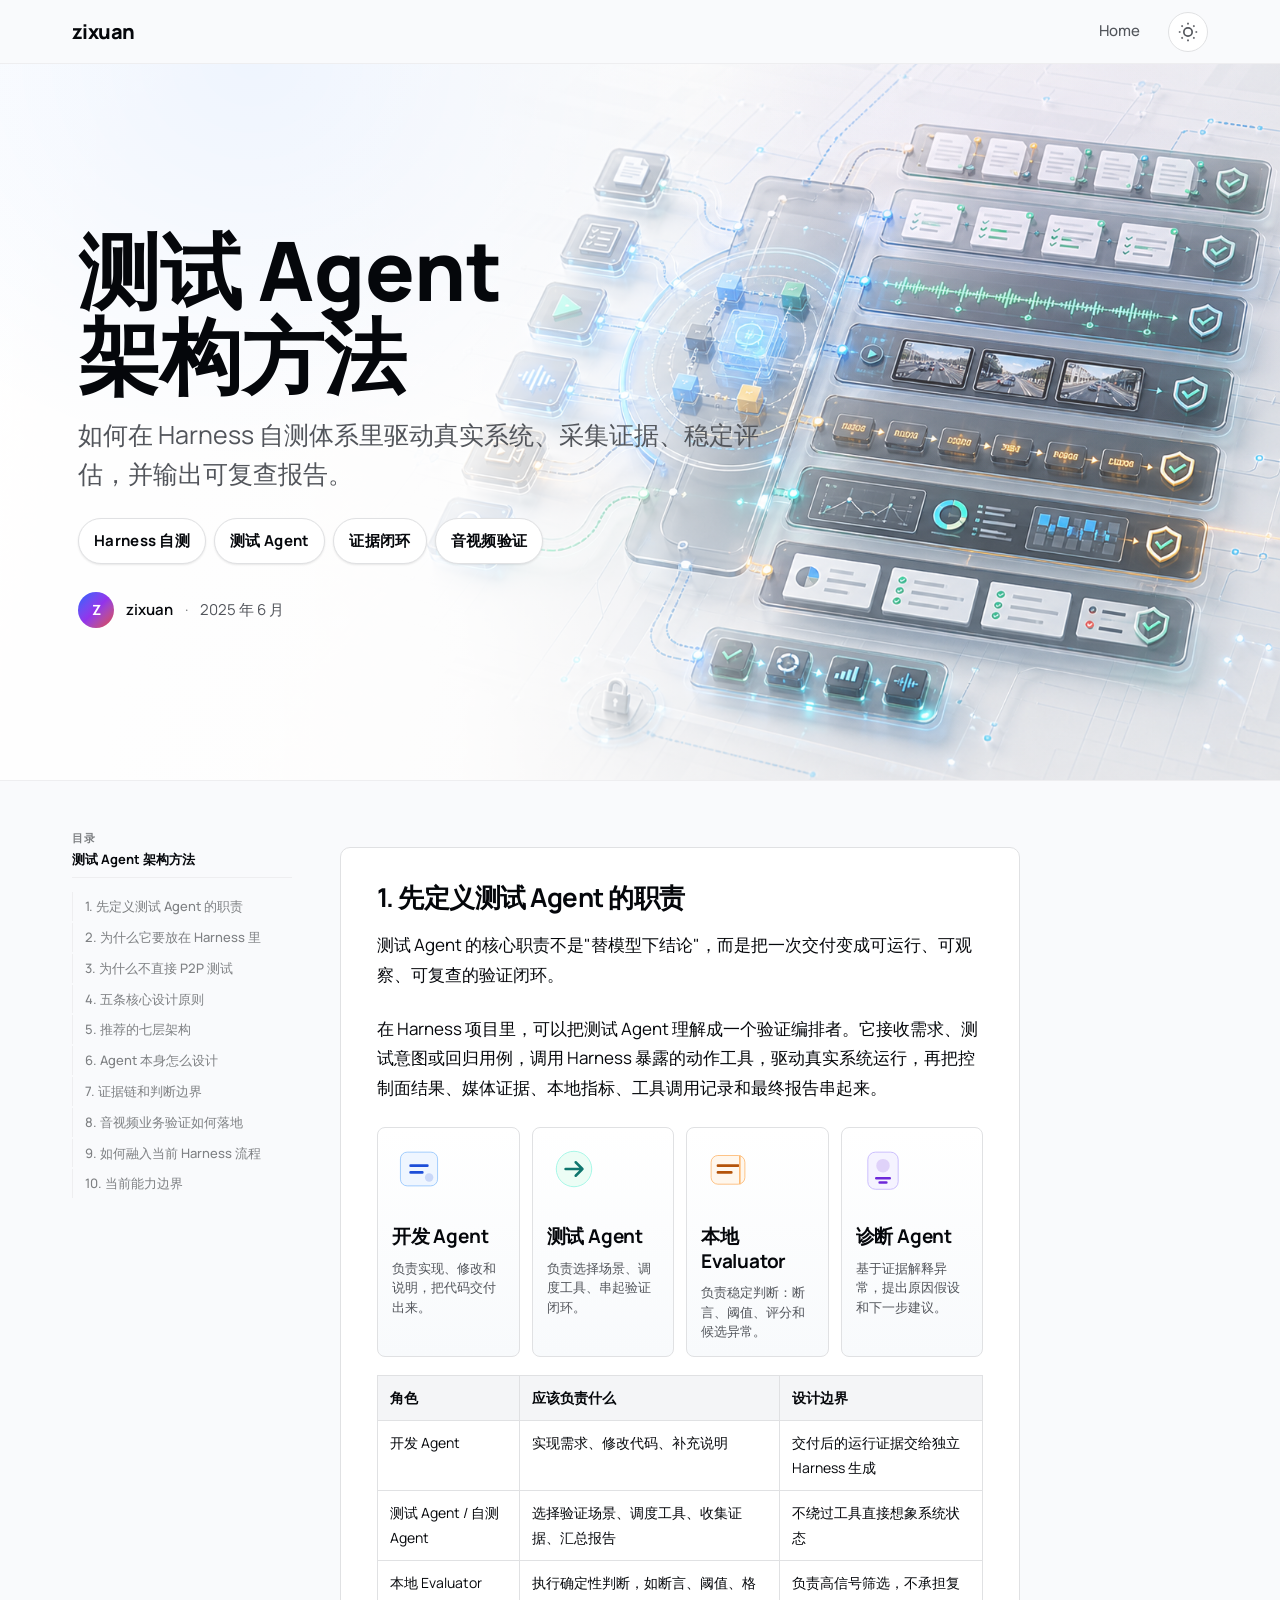
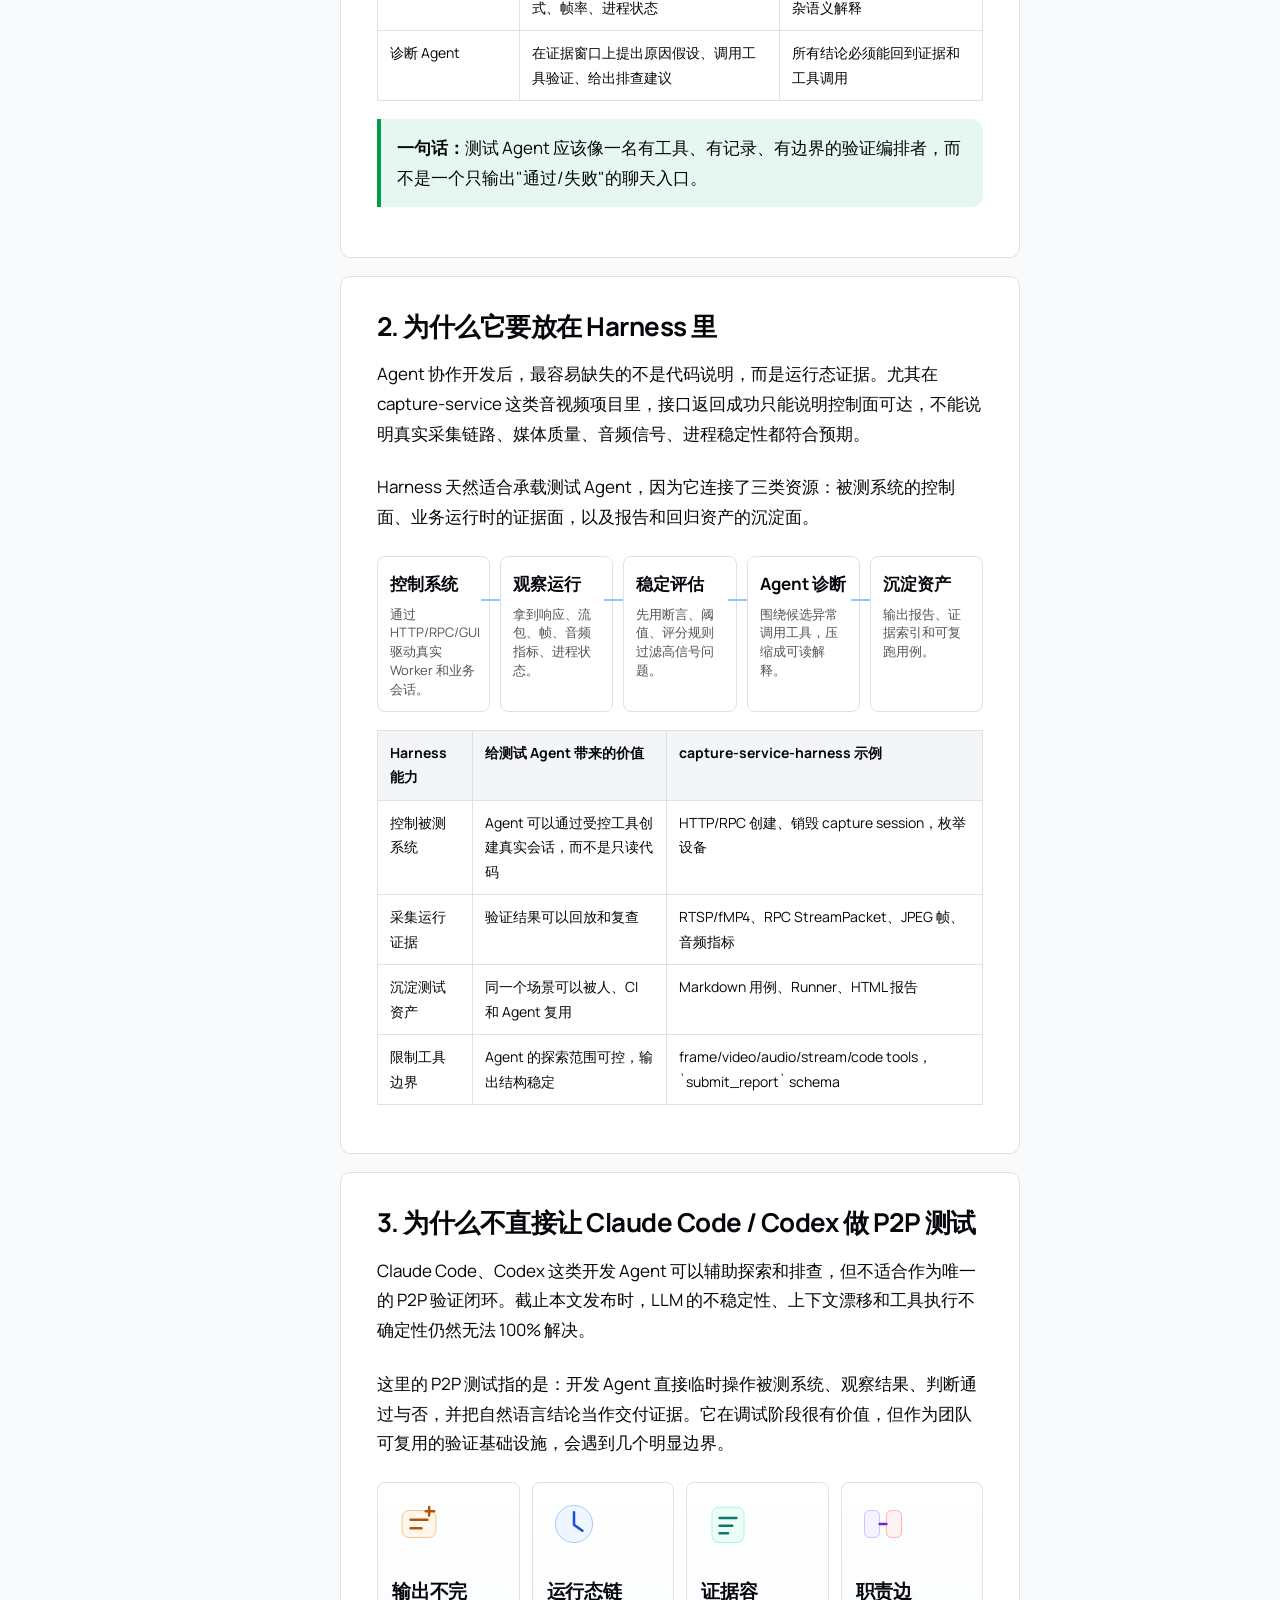
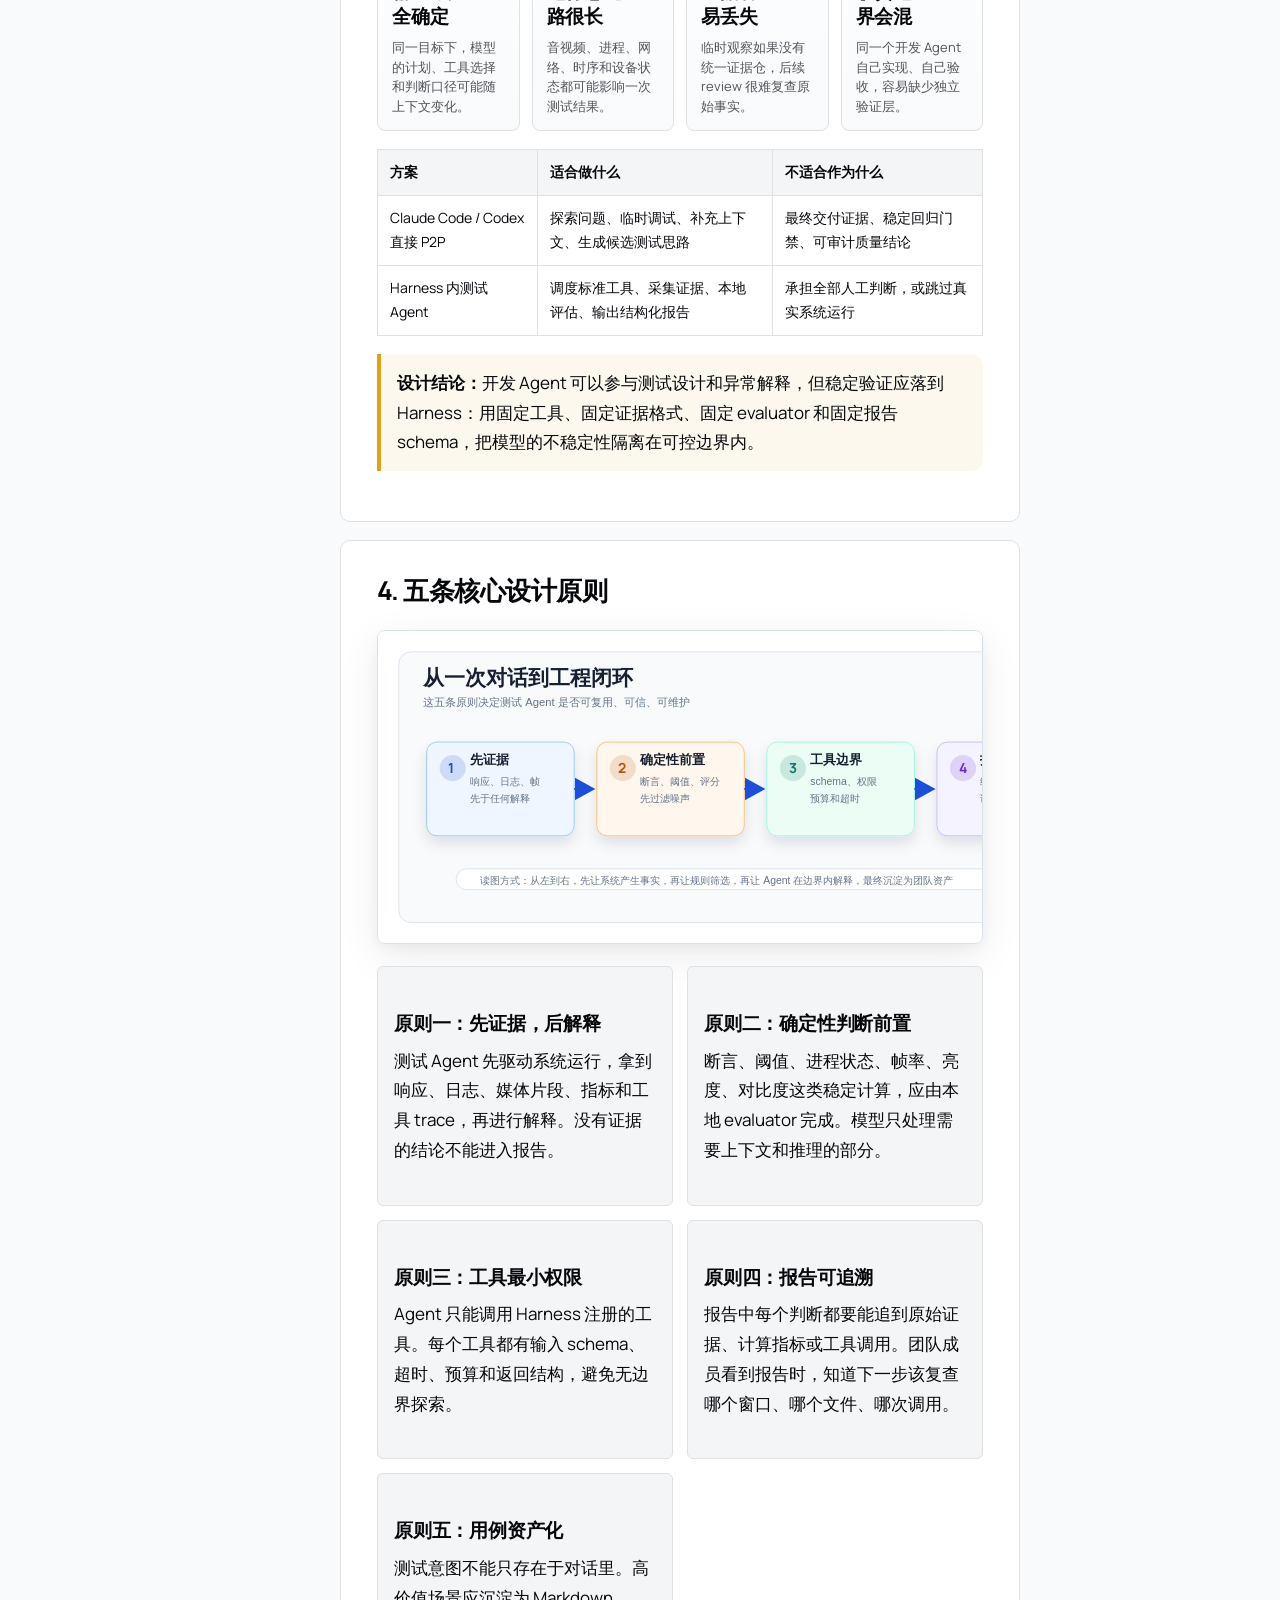
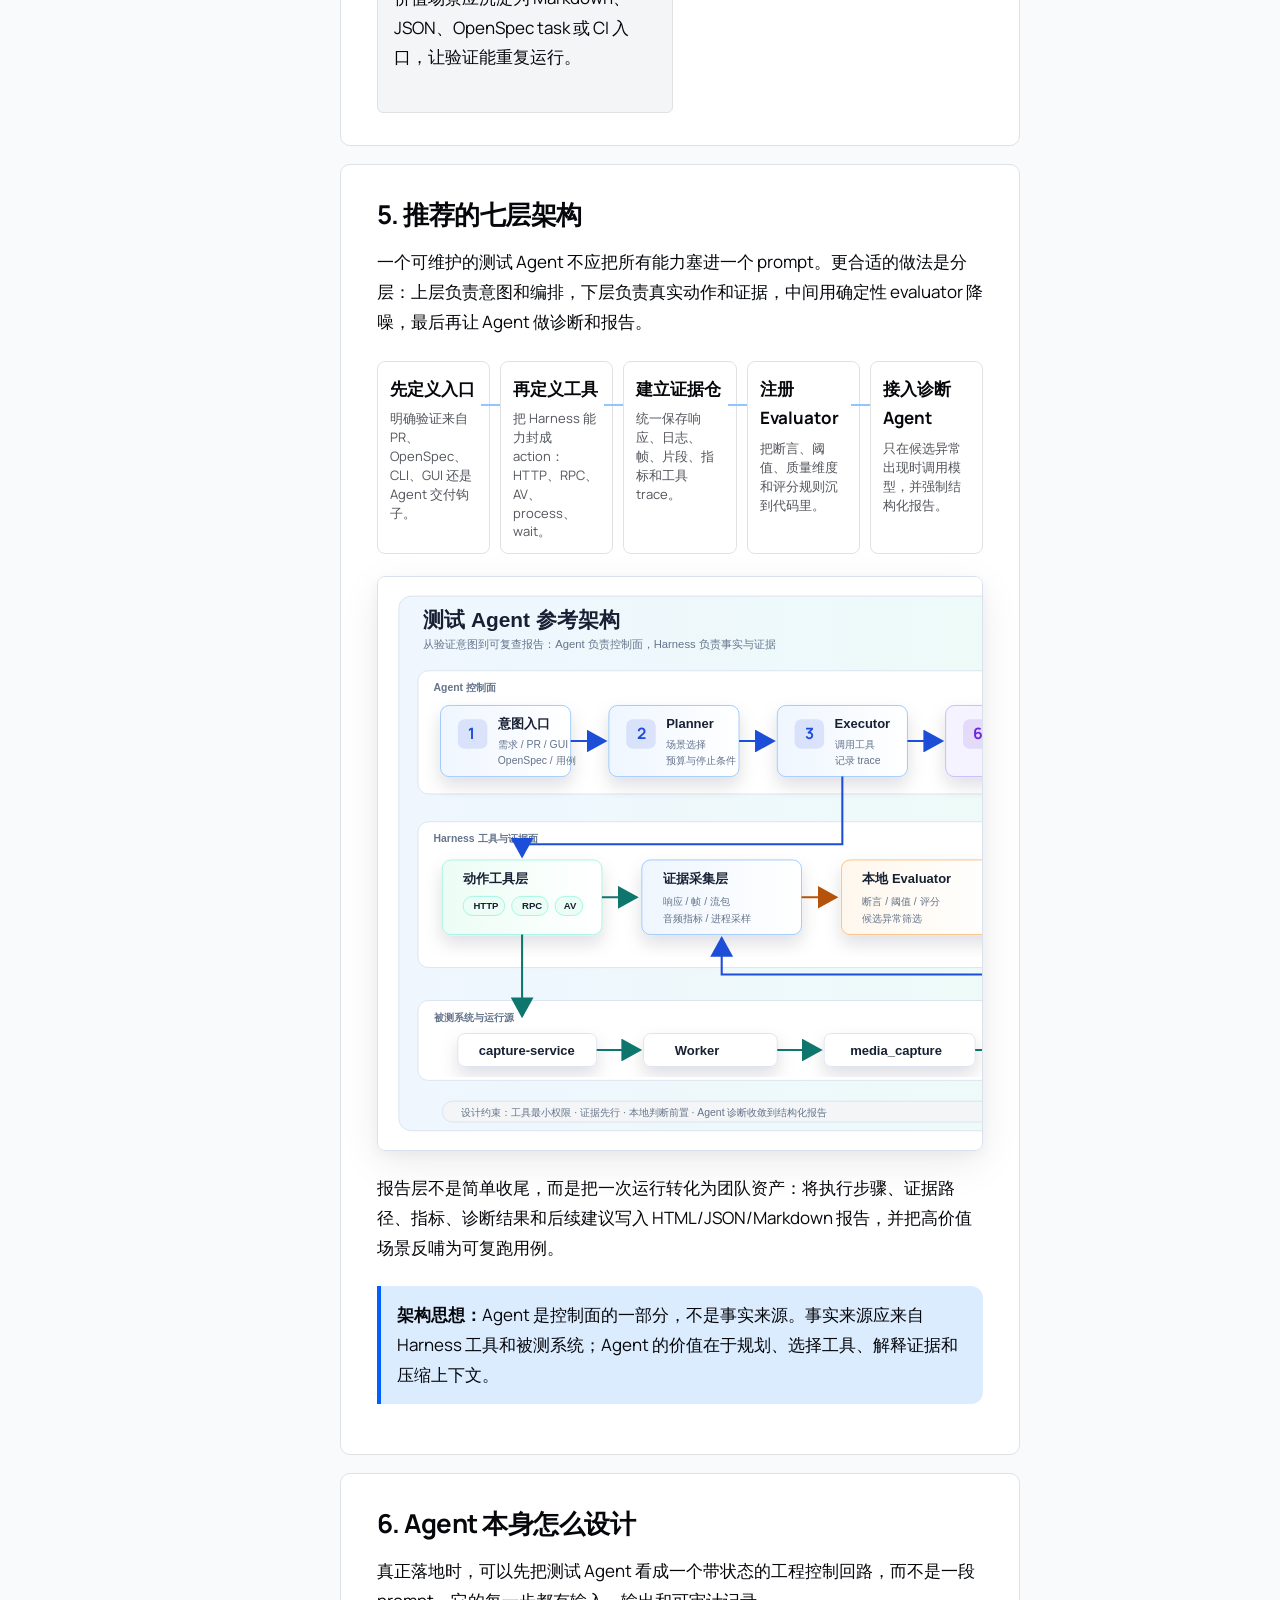
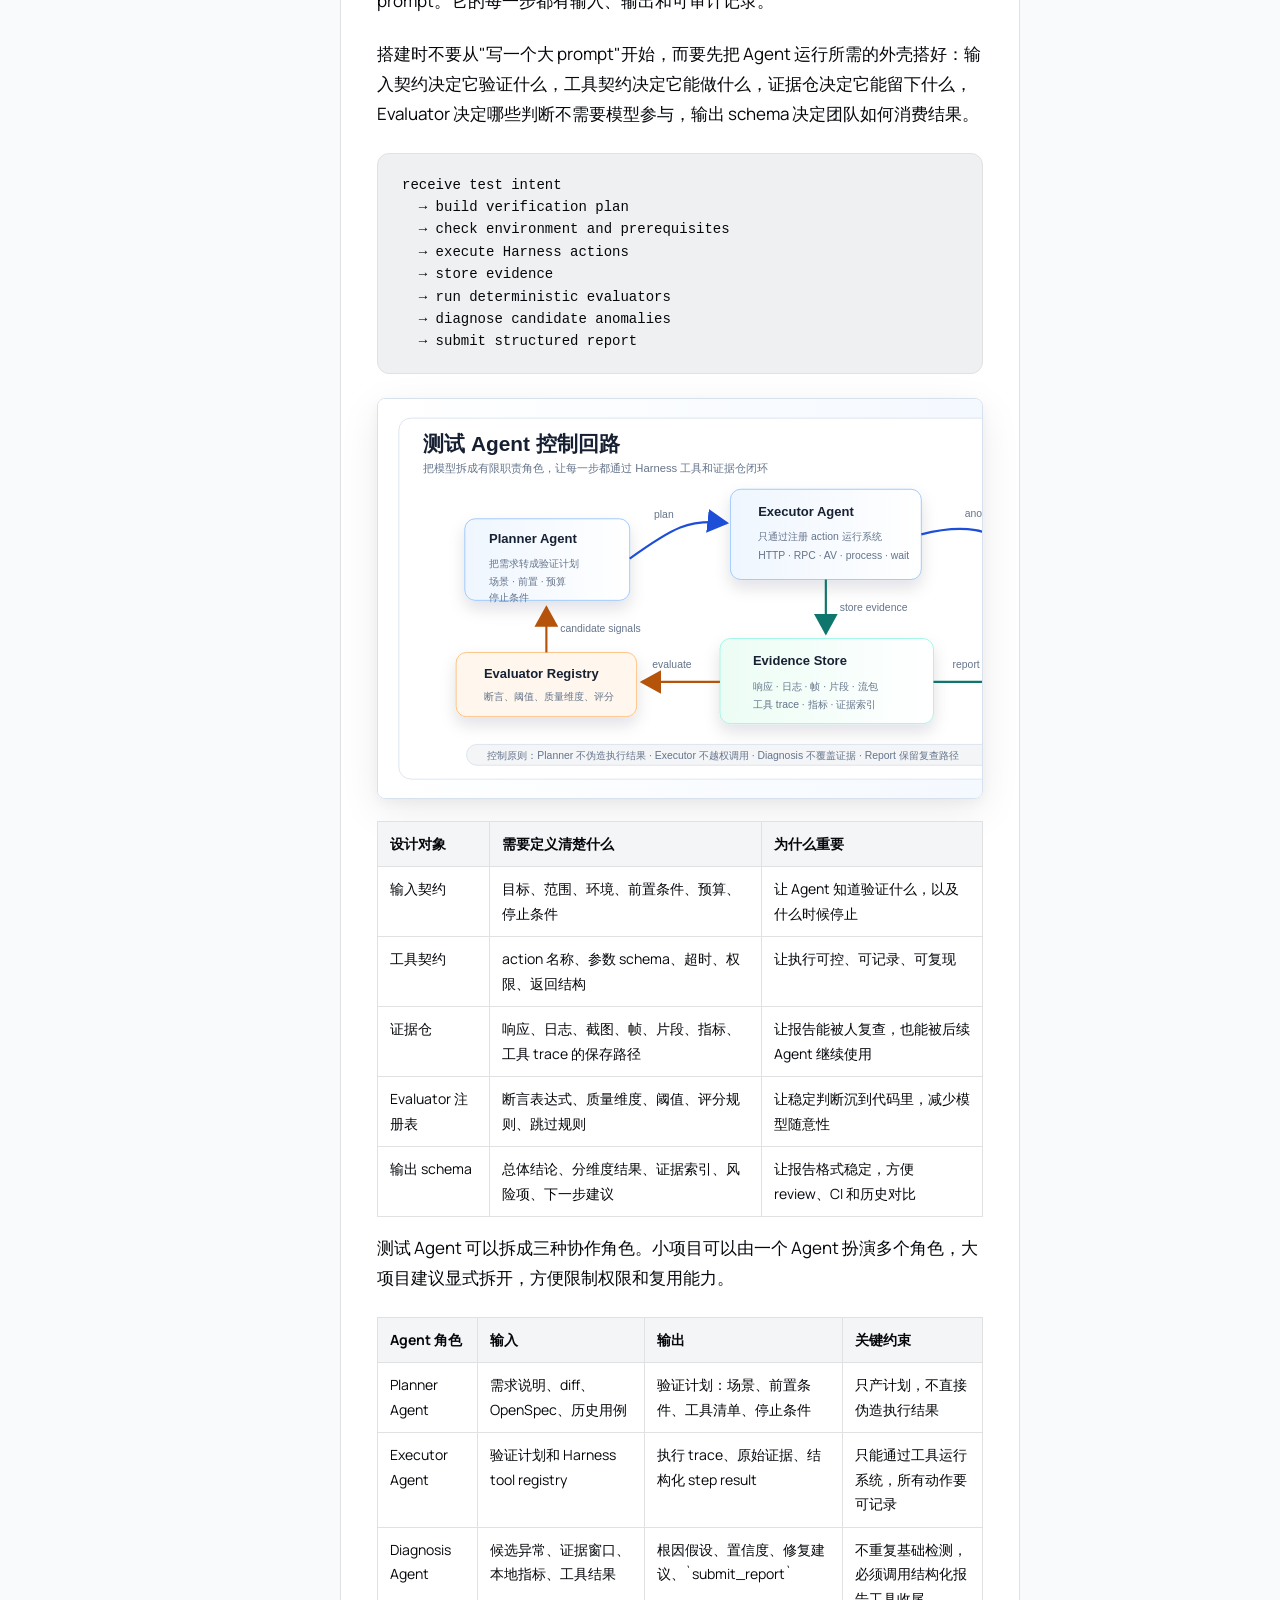
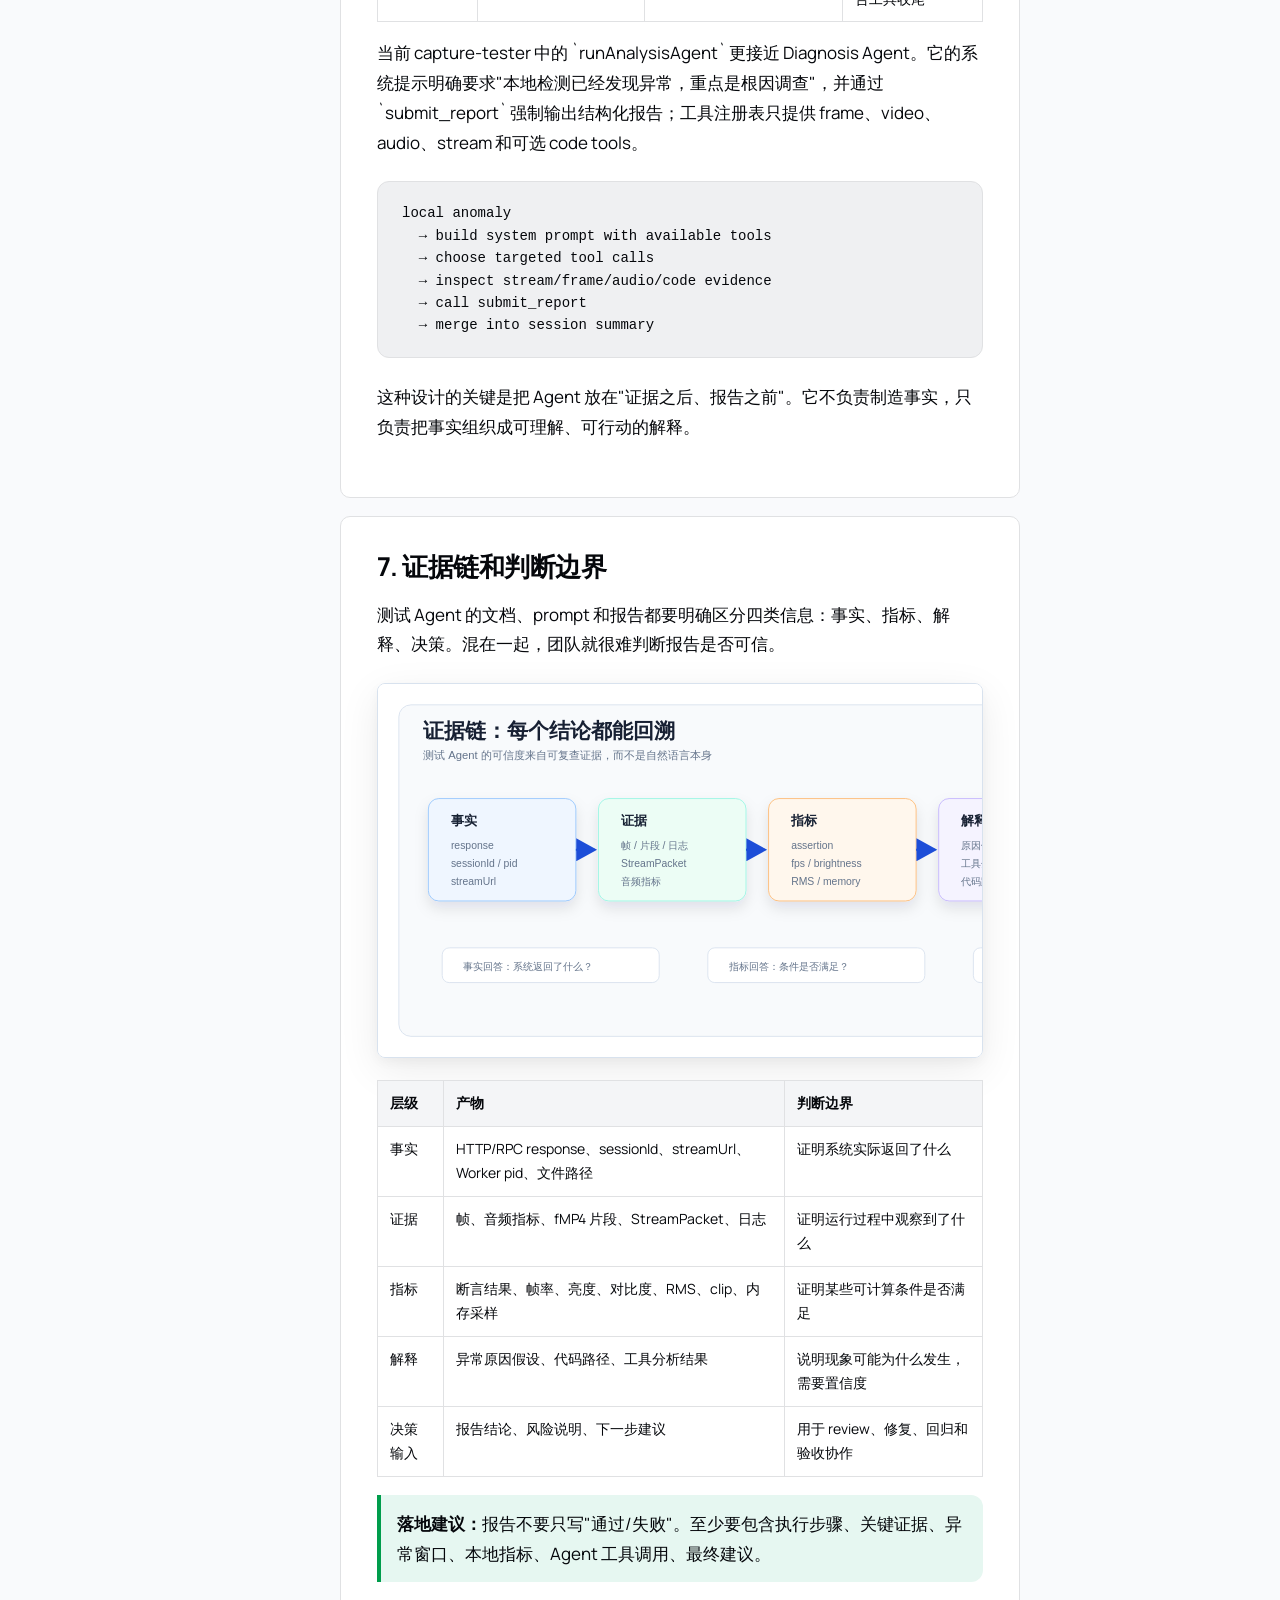
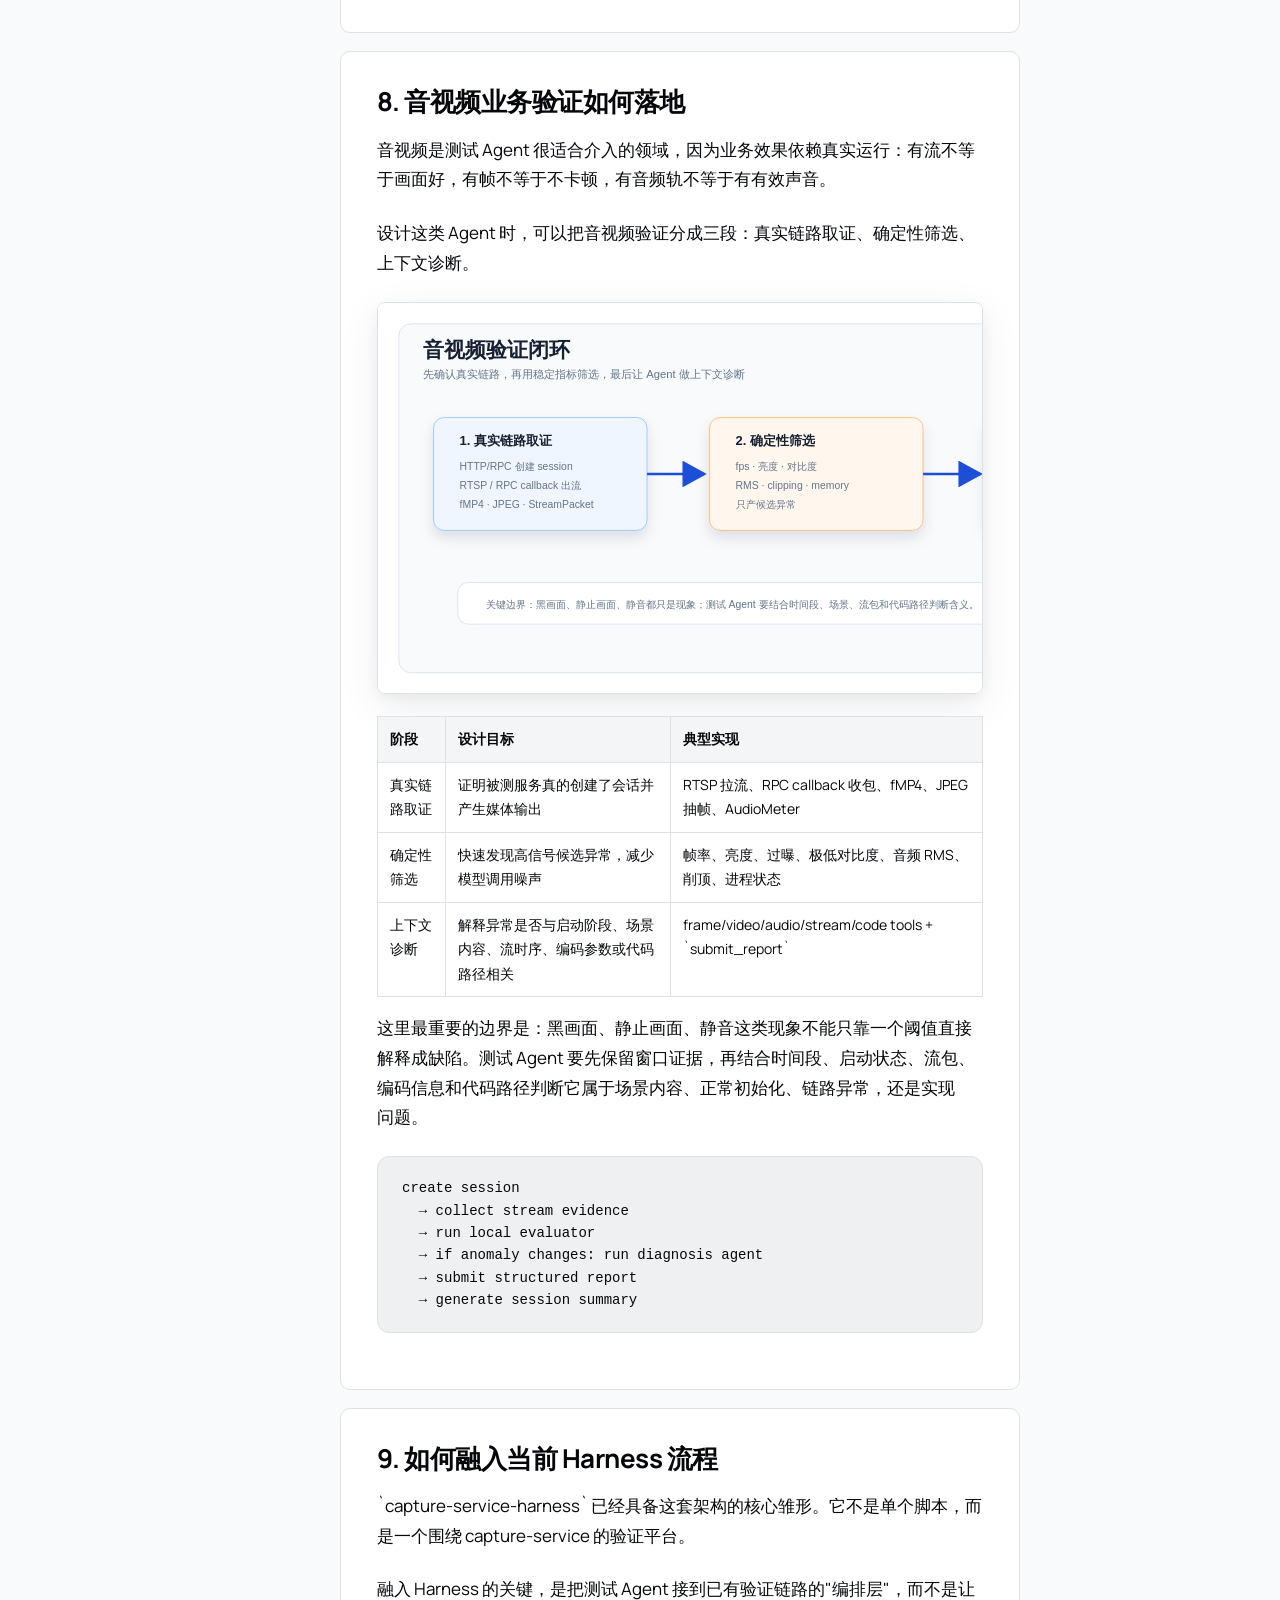
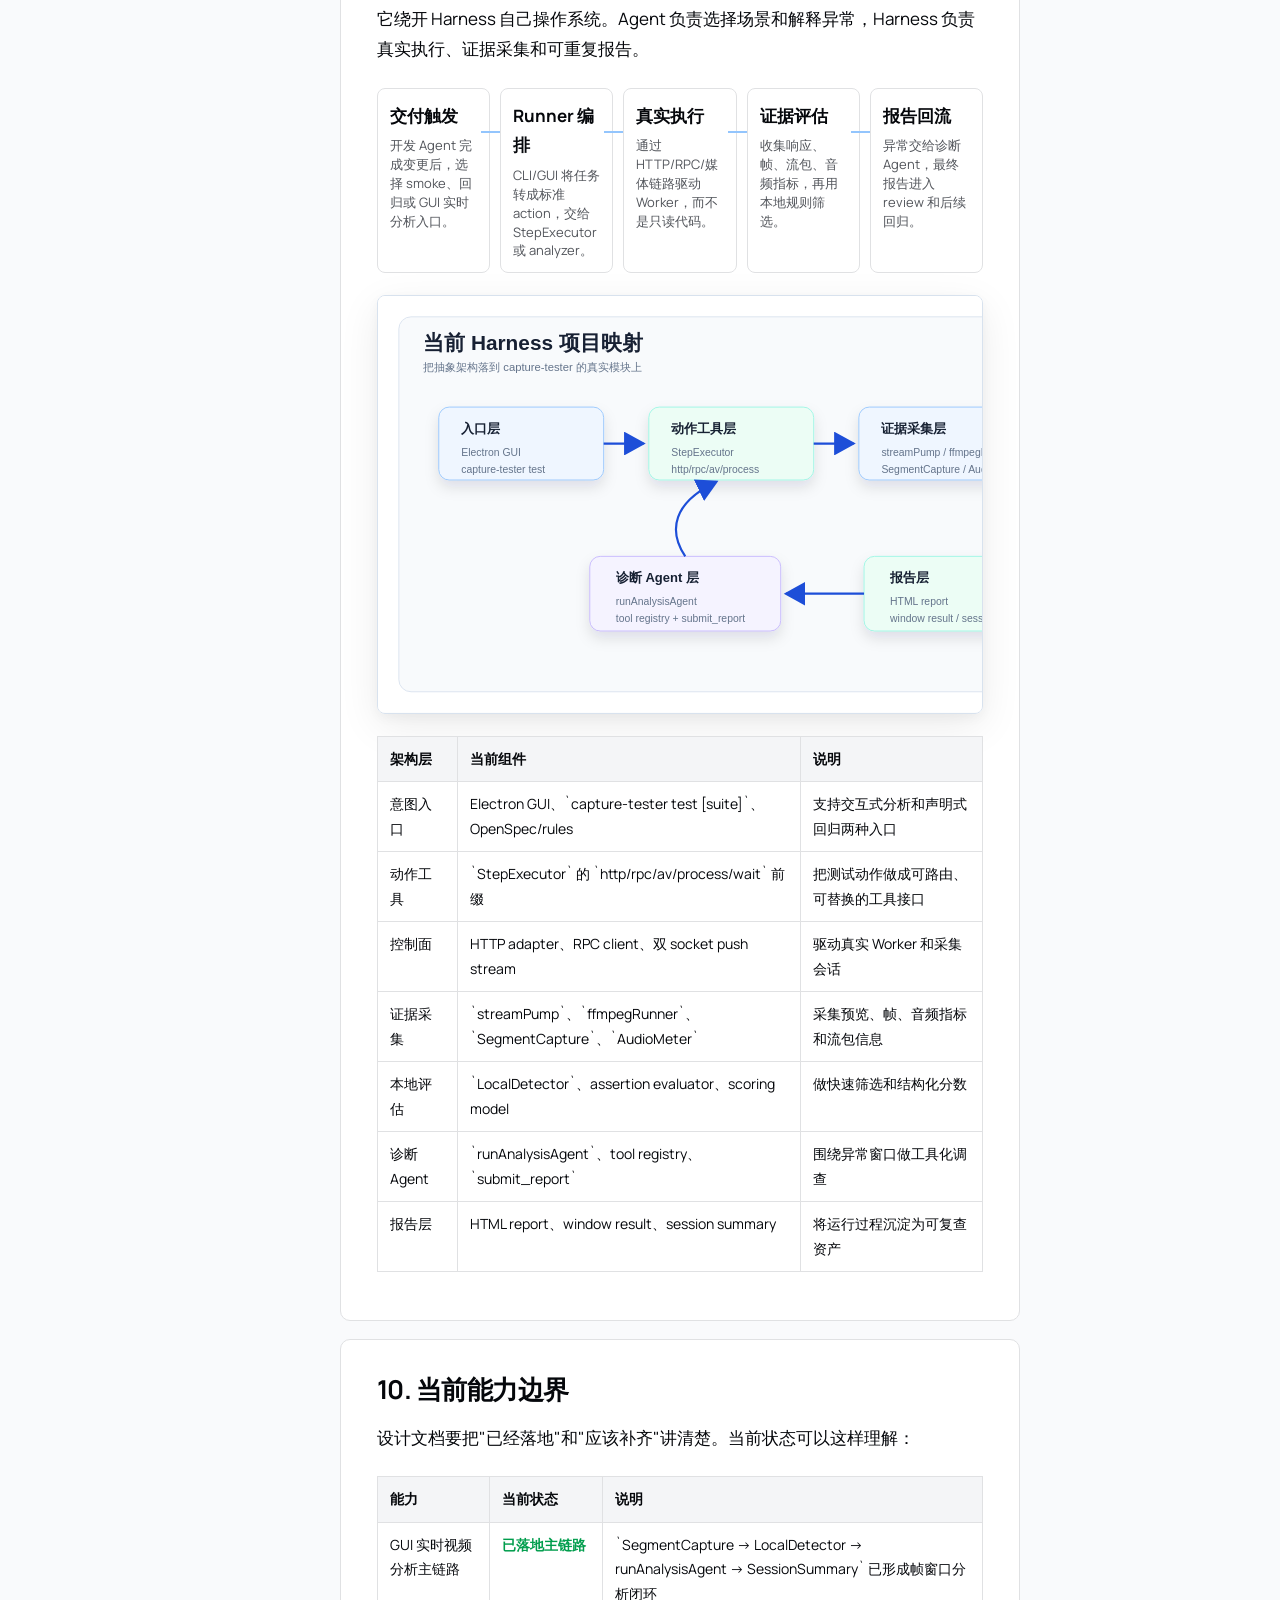
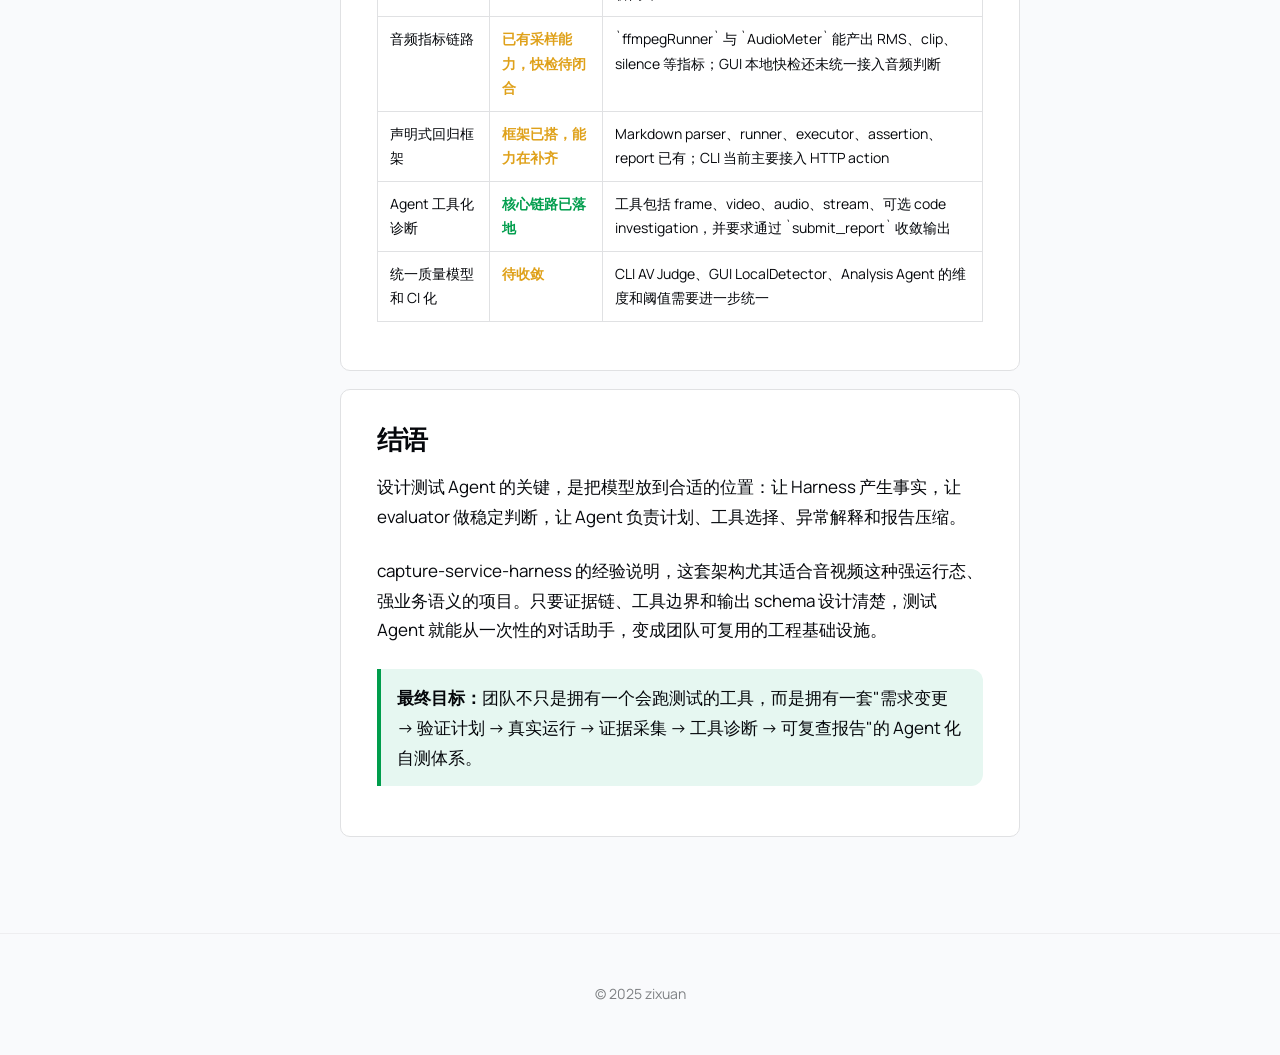
==== commit 25961abb: "feat(blog): impeccable redesign — unified template, OKLCH colors, dark mode - shared.css: OKLCH colo" ====
--- a/ai-agent-testing-practice-blog.html
+++ b/ai-agent-testing-practice-blog.html
@@ -1,135 +1,79 @@
-<!DOCTYPE html>
+<!doctype html>
 <html lang="zh-CN">
 <head>
-  <meta charset="UTF-8" />
-  <meta name="viewport" content="width=device-width, initial-scale=1.0" />
+  <meta charset="utf-8" />
+  <meta name="viewport" content="width=device-width, initial-scale=1" />
   <title>如何设计测试 Agent：Harness 自测体系的架构方法</title>
   <link rel="stylesheet" href="shared.css" />
   <style>
-    /* ── Article Layout ─────────────────────── */
-    .doc-shell {
-      max-width: 1440px;
-      margin: 0 auto;
-      padding: 32px 24px 72px;
-      display: grid;
-      grid-template-columns: 260px minmax(0, 1fr);
-      gap: 24px;
-      align-items: start;
-    }
-    .side-toc {
-      position: sticky;
-      top: 24px;
-      max-height: calc(100vh - 48px);
-      overflow: auto;
-      padding: 8px 0 24px;
-    }
-    .toc-card {
-      position: relative;
-      border: none;
-      background: transparent;
-      border-radius: 0;
-      padding: 18px 8px 18px 18px;
-      box-shadow: none;
-      animation: tocEnter 420ms ease-out both;
-    }
-    .toc-card::before {
-      content: "";
-      position: absolute;
-      left: 0;
-      top: 22px;
-      bottom: 22px;
-      width: 2px;
-      border-radius: 999px;
-      background: linear-gradient(180deg, var(--svg-blue), var(--svg-teal), var(--svg-amber));
-    }
-    .toc-kicker {
-      margin: 0 0 12px;
-      color: var(--text-secondary);
-      font-size: 12px;
-      font-weight: 700;
-      letter-spacing: 0;
-    }
-    .toc-title {
-      margin: 0 0 14px;
-      font-size: 18px;
-      line-height: 1.35;
-      font-weight: 800;
-      color: var(--text-primary);
-    }
-    .page {
-      min-width: 0;
-      margin: 0;
-      padding: 0;
-    }
-
-    /* ── Hero ────────────────────────────────── */
-    .hero {
+    /* ── Hero overrides ──────────────────────── */
+    .article-hero {
       min-height: 680px;
-      position: relative;
-      overflow: hidden;
-      background: var(--bg-base);
-      display: flex;
       align-items: center;
       border-bottom: 1px solid var(--border-subtle);
     }
-    .hero::before {
-      content: "";
-      position: absolute;
-      inset: 0;
+
+    .article-hero::before {
       background:
         radial-gradient(ellipse 50% 80% at 20% 0%, color-mix(in srgb, var(--accent) 6%, transparent) 0%, transparent 70%),
-        radial-gradient(ellipse 40% 60% at 80% 20%, color-mix(in srgb, #9333EA 5%, transparent) 0%, transparent 70%),
-        linear-gradient(90deg, color-mix(in srgb, var(--bg-card) 98%, transparent) 0%, color-mix(in srgb, var(--bg-card) 88%, transparent) 36%, color-mix(in srgb, var(--bg-card) 18%, transparent) 68%),
+        radial-gradient(ellipse 40% 60% at 80% 20%, rgba(147, 51, 234, 0.05) 0%, transparent 70%),
+        linear-gradient(90deg, rgba(255, 255, 255, 0.97) 0%, rgba(255, 255, 255, 0.86) 36%, rgba(255, 255, 255, 0.18) 68%),
         url("./agent-testing-visuals/cover-background-testing-agent-harness-v2.png");
       background-size: cover;
       background-position: center;
       transform: scale(1.01);
     }
+
+    [data-theme="dark"] .article-hero::before {
+      background:
+        radial-gradient(ellipse 50% 80% at 20% 0%, color-mix(in srgb, var(--accent) 8%, transparent) 0%, transparent 70%),
+        radial-gradient(ellipse 40% 60% at 80% 20%, rgba(147, 51, 234, 0.08) 0%, transparent 70%),
+        linear-gradient(90deg, rgba(10, 10, 10, 0.97) 0%, rgba(10, 10, 10, 0.86) 36%, rgba(10, 10, 10, 0.18) 68%),
+        url("./agent-testing-visuals/cover-background-testing-agent-harness-v2.png");
+      background-size: cover;
+      background-position: center;
+    }
+
     .hero-inner {
-      position: relative;
       max-width: 1180px;
-      width: 100%;
-      margin: 0 auto;
       padding: 116px 28px 104px;
     }
-    h1 {
+
+    .article-hero h1 {
       max-width: 760px;
-      margin: 0 0 24px;
       font-size: clamp(42px, 7vw, 82px);
       line-height: 1.04;
       letter-spacing: 0;
       color: var(--text-primary);
     }
-    .subtitle {
+
+    .article-hero .subtitle {
       max-width: 700px;
-      color: var(--text-secondary);
       font-size: 25px;
       line-height: 1.58;
-      margin: 0 0 34px;
-    }
-    .hero-tags {
-      display: flex;
-      flex-wrap: wrap;
-      gap: 12px;
-    }
-    .hero-tags span {
-      background: color-mix(in srgb, var(--bg-card) 74%, transparent);
-      border: 1px solid color-mix(in srgb, var(--text-primary) 10%, transparent);
-      border-radius: 999px;
+      color: var(--text-secondary);
+    }
+
+    .article-hero .hero-tags span {
+      background: var(--bg-card);
+      border: 1px solid var(--border);
+      border-radius: var(--radius-full);
       padding: 9px 15px;
-      color: var(--text-secondary);
+      color: var(--text-primary);
       font-size: 15px;
       font-weight: 700;
-      box-shadow: 0 10px 30px color-mix(in srgb, var(--text-primary) 6%, transparent);
-    }
-    .byline {
-      display: flex;
-      align-items: center;
-      gap: 12px;
+      box-shadow: var(--shadow-sm);
+    }
+
+    [data-theme="dark"] .article-hero .hero-tags span {
+      background: var(--bg-elevated);
+    }
+
+    .article-hero .byline {
       margin-top: 28px;
-      color: var(--text-secondary);
       font-size: 15px;
     }
+
     .byline-avatar {
       width: 36px;
       height: 36px;
@@ -143,18 +87,52 @@
       font-size: 14px;
       flex-shrink: 0;
     }
+
     .byline-name {
       font-weight: 600;
       color: var(--text-primary);
     }
+
     .byline-sep {
       color: var(--text-tertiary);
     }
+
     .byline-date {
       color: var(--text-secondary);
     }
 
-    /* ── Sections ────────────────────────────── */
+    /* ── TOC head / links ─────────────────────── */
+    .toc-head {
+      margin-bottom: 12px;
+      padding-bottom: 8px;
+      border-bottom: 1px solid var(--border-subtle);
+    }
+
+    .toc-head span {
+      display: block;
+      font-size: 11px;
+      font-weight: 700;
+      letter-spacing: 0.08em;
+      text-transform: uppercase;
+      color: var(--text-tertiary);
+    }
+
+    .toc-head strong {
+      display: block;
+      margin-top: 4px;
+      font-size: 13px;
+      line-height: 1.45;
+      font-weight: 700;
+      color: var(--text-primary);
+    }
+
+    .toc-links {
+      display: flex;
+      flex-direction: column;
+      gap: 2px;
+    }
+
+    /* ── Sections ─────────────────────────────── */
     section {
       background: var(--bg-card);
       border: 1px solid var(--border);
@@ -162,112 +140,56 @@
       margin-top: 18px;
       padding: 32px 36px;
     }
-    h2 {
+
+    .article-content section h2 {
       margin: 0 0 16px;
       font-size: 26px;
       line-height: 1.32;
-      letter-spacing: 0;
-      color: var(--text-primary);
-    }
-    h3 {
+    }
+
+    .article-content section h3 {
       margin: 28px 0 10px;
       font-size: 19px;
-      letter-spacing: 0;
-      color: var(--text-primary);
-    }
-    p { margin: 12px 0; color: var(--text-primary); }
-    strong { color: var(--text-primary); }
+    }
+
     .lead {
       font-size: 17px;
       color: var(--text-secondary);
     }
-    .meta {
-      display: flex;
-      flex-wrap: wrap;
-      gap: 10px;
-      margin-top: 24px;
-      color: var(--text-secondary);
-      font-size: 14px;
-    }
-    .pill {
-      border: 1px solid var(--border);
-      background: var(--bg-elevated);
-      padding: 4px 10px;
-      border-radius: 6px;
-    }
-
-    /* ── TOC Navigation ──────────────────────── */
-    .toc {
-      display: flex;
-      flex-direction: column;
-      gap: 6px;
-    }
-    .toc a {
-      position: relative;
-      color: var(--text-secondary);
-      text-decoration: none;
-      border: 1px solid transparent;
-      padding: 8px 10px 8px 16px;
-      border-radius: 6px;
-      background: transparent;
-      font-size: 13px;
-      line-height: 1.35;
-      transition: transform 180ms ease, color 180ms ease, background-color 180ms ease, border-color 180ms ease;
-    }
-    .toc a::before {
-      content: "";
-      position: absolute;
-      left: 5px;
-      top: 50%;
-      width: 4px;
-      height: 4px;
-      border-radius: 50%;
-      background: var(--svg-blue-mid);
-      transform: translateY(-50%);
-      transition: background-color 180ms ease, box-shadow 180ms ease;
-    }
-    .toc a:hover {
-      color: var(--accent);
-      background: var(--accent-soft);
-      border-color: var(--svg-blue-mid);
-      transform: translateX(4px);
-    }
-    .toc a:hover::before {
-      background: var(--accent);
-      box-shadow: 0 0 0 4px color-mix(in srgb, var(--accent) 10%, transparent);
-    }
-    @keyframes tocEnter {
-      from { transform: translateX(-10px); }
-      to { transform: translateX(0); }
-    }
-
-    /* ── Grids & Cards ───────────────────────── */
+
+    /* ── Grids & Cards ────────────────────────── */
     .grid-2 {
       display: grid;
       grid-template-columns: repeat(2, minmax(0, 1fr));
       gap: 14px;
     }
+
     .grid-3 {
       display: grid;
       grid-template-columns: repeat(3, minmax(0, 1fr));
       gap: 14px;
     }
+
     .card {
       border: 1px solid var(--border);
       background: var(--bg-elevated);
       border-radius: 6px;
       padding: 16px;
     }
+
     .card h3 {
       margin-top: 0;
       font-size: 17px;
     }
+
+    /* ── Visual Grid ──────────────────────────── */
     .visual-grid {
       display: grid;
       grid-template-columns: repeat(4, minmax(0, 1fr));
       gap: 12px;
       margin: 18px 0;
     }
+
     .visual-card {
       border: 1px solid var(--border);
       background: linear-gradient(180deg, var(--bg-card) 0%, var(--svg-bg) 100%);
@@ -275,22 +197,27 @@
       padding: 14px;
       min-height: 150px;
     }
+
     .visual-card svg {
       display: block;
       width: 54px;
       height: 54px;
       margin-bottom: 10px;
     }
+
     .visual-card h3 {
       margin: 0 0 8px;
       font-size: 16px;
     }
+
     .visual-card p {
       margin: 0;
       color: var(--text-secondary);
       font-size: 13px;
       line-height: 1.5;
     }
+
+    /* ── Mini Flow ────────────────────────────── */
     .mini-flow {
       display: grid;
       grid-template-columns: repeat(5, minmax(0, 1fr));
@@ -298,6 +225,7 @@
       margin: 18px 0;
       align-items: stretch;
     }
+
     .mini-step {
       border: 1px solid var(--border);
       background: var(--bg-card);
@@ -306,6 +234,7 @@
       position: relative;
       min-height: 108px;
     }
+
     .mini-step::after {
       content: "";
       position: absolute;
@@ -315,12 +244,15 @@
       height: 2px;
       background: var(--svg-blue-mid);
     }
+
     .mini-step:last-child::after { display: none; }
+
     .mini-step b {
       display: block;
       margin-bottom: 6px;
       color: var(--text-primary);
     }
+
     .mini-step span {
       display: block;
       color: var(--text-secondary);
@@ -328,7 +260,7 @@
       line-height: 1.45;
     }
 
-    /* ── SVG Diagrams ────────────────────────── */
+    /* ── SVG Diagrams ─────────────────────────── */
     .svg-panel {
       border: 1px solid var(--svg-border);
       background: linear-gradient(180deg, var(--svg-card) 0%, var(--svg-bg) 100%);
@@ -337,57 +269,66 @@
       overflow-x: auto;
       box-shadow: var(--shadow-lg);
     }
+
     .svg-diagram {
       display: block;
       width: 100%;
       min-width: 920px;
       height: auto;
     }
+
     .svg-title {
       font: 700 24px -apple-system, BlinkMacSystemFont, "Segoe UI", "PingFang SC", "Microsoft YaHei", sans-serif;
       fill: var(--svg-text);
     }
+
     .svg-subtitle {
       font: 500 13px -apple-system, BlinkMacSystemFont, "Segoe UI", "PingFang SC", "Microsoft YaHei", sans-serif;
       fill: var(--svg-text-secondary);
     }
+
     .svg-label {
       font: 700 15px -apple-system, BlinkMacSystemFont, "Segoe UI", "PingFang SC", "Microsoft YaHei", sans-serif;
       fill: var(--svg-text);
     }
+
     .svg-small {
       font: 500 12px -apple-system, BlinkMacSystemFont, "Segoe UI", "PingFang SC", "Microsoft YaHei", sans-serif;
       fill: var(--svg-text-secondary);
     }
+
     .svg-chip {
       font: 700 11px -apple-system, BlinkMacSystemFont, "Segoe UI", "PingFang SC", "Microsoft YaHei", sans-serif;
       fill: var(--svg-text);
     }
+
     .svg-lane {
       font: 700 12px -apple-system, BlinkMacSystemFont, "Segoe UI", "PingFang SC", "Microsoft YaHei", sans-serif;
       fill: var(--svg-text-secondary);
       letter-spacing: 0;
     }
 
-    /* ── Table ───────────────────────────────── */
+    /* ── Table ────────────────────────────────── */
     table {
       width: 100%;
       border-collapse: collapse;
       margin: 16px 0;
       font-size: 14px;
     }
+
     th, td {
       border: 1px solid var(--border);
       padding: 10px 12px;
       text-align: left;
       vertical-align: top;
     }
+
     th {
       background: var(--bg-elevated);
       font-weight: 700;
     }
 
-    /* ── Code ────────────────────────────────── */
+    /* ── Code overrides ───────────────────────── */
     code {
       background: var(--bg-elevated);
       color: var(--text-primary);
@@ -396,6 +337,7 @@
       font-family: var(--font-mono);
       font-size: 0.92em;
     }
+
     pre {
       overflow: auto;
       background: var(--bg-sunken);
@@ -406,13 +348,14 @@
       font-size: 13px;
       line-height: 1.55;
     }
+
     pre code {
       background: transparent;
       color: inherit;
       padding: 0;
     }
 
-    /* ── Callouts ────────────────────────────── */
+    /* ── Callouts ─────────────────────────────── */
     .callout {
       border-left: 4px solid var(--accent);
       background: var(--accent-soft);
@@ -420,52 +363,63 @@
       margin: 18px 0;
       border-radius: 0 var(--radius-md) var(--radius-md) 0;
     }
+
     .callout.ok {
       border-left-color: var(--success);
       background: color-mix(in srgb, var(--success) 8%, var(--bg-card));
     }
+
     .callout.warn {
       border-left-color: var(--warning);
       background: color-mix(in srgb, var(--warning) 8%, var(--bg-card));
     }
+
     .callout.risk {
       border-left-color: var(--error);
       background: color-mix(in srgb, var(--error) 8%, var(--bg-card));
     }
 
-    /* ── Tags ────────────────────────────────── */
+    /* ── Tags ─────────────────────────────────── */
     ul, ol { padding-left: 22px; }
     li { margin: 6px 0; }
     .tag-ok { color: var(--success); font-weight: 700; }
     .tag-warn { color: var(--warning); font-weight: 700; }
     .tag-risk { color: var(--error); font-weight: 700; }
 
-    /* ── Responsive ──────────────────────────── */
+    /* ── Responsive ───────────────────────────── */
     @media (max-width: 760px) {
-      .doc-shell {
-        grid-template-columns: 1fr;
-        padding: 24px 16px 56px;
-      }
-      .side-toc {
-        position: static;
-        max-height: none;
-      }
-      .hero {
+      .article-hero {
         min-height: 560px;
       }
-      .hero::before {
+
+      .article-hero::before {
         background-image:
-          linear-gradient(180deg, color-mix(in srgb, var(--bg-base) 98%, transparent) 0%, color-mix(in srgb, var(--bg-base) 90%, transparent) 56%, color-mix(in srgb, var(--bg-base) 35%, transparent) 100%),
+          linear-gradient(180deg, rgba(250, 250, 250, 0.98) 0%, rgba(250, 250, 250, 0.9) 56%, rgba(250, 250, 250, 0.35) 100%),
           url("./agent-testing-visuals/cover-background-testing-agent-harness-v2.png");
         background-position: center right;
       }
+
+      [data-theme="dark"] .article-hero::before {
+        background-image:
+          linear-gradient(180deg, rgba(10, 10, 10, 0.98) 0%, rgba(10, 10, 10, 0.9) 56%, rgba(10, 10, 10, 0.35) 100%),
+          url("./agent-testing-visuals/cover-background-testing-agent-harness-v2.png");
+        background-position: center right;
+      }
+
       .hero-inner {
         padding: 84px 22px 76px;
       }
+
+      .article-hero h1 {
+        font-size: 38px;
+      }
+
+      .article-hero .subtitle {
+        font-size: 20px;
+      }
+
       section { padding: 24px; }
-      h1 { font-size: 38px; }
-      .subtitle { font-size: 20px; }
-      .toc, .grid-2, .grid-3, .visual-grid, .mini-flow { grid-template-columns: 1fr; }
+      .grid-2, .grid-3, .visual-grid, .mini-flow { grid-template-columns: 1fr; }
       .mini-step::after { display: none; }
     }
   </style>
@@ -474,7 +428,7 @@
 <body>
   <header class="site-header">
     <div class="site-header-inner">
-      <a href="./index.html" class="site-logo"><span>zixuan</span>'s blog</a>
+      <a href="./index.html" class="site-logo">zixuan</a>
       <nav class="site-nav">
         <a href="./index.html">Home</a>
         <button class="theme-toggle" id="themeToggle" aria-label="Toggle theme">
@@ -490,7 +444,7 @@
     </div>
   </header>
 
-  <header class="hero">
+  <header class="article-hero">
     <div class="hero-inner">
       <h1>测试 Agent 架构方法</h1>
       <p class="subtitle">
@@ -505,18 +459,20 @@
       <div class="byline">
         <div class="byline-avatar">Z</div>
         <span class="byline-name">zixuan</span>
-        <span class="byline-sep">·</span>
+        <span class="byline-sep">&middot;</span>
         <span class="byline-date">2025 年 6 月</span>
       </div>
     </div>
   </header>
 
-  <div class="doc-shell">
-    <aside class="side-toc" aria-label="文章目录">
-      <div class="toc-card">
-        <p class="toc-kicker">TECH SHARE</p>
-        <p class="toc-title">测试 Agent 架构方法</p>
-        <nav class="toc">
+  <div class="article-layout">
+    <aside class="article-toc" aria-label="文章目录">
+      <nav class="toc">
+        <div class="toc-head">
+          <span>目录</span>
+          <strong>测试 Agent 架构方法</strong>
+        </div>
+        <div class="toc-links">
           <a href="#one-line">1. 先定义测试 Agent 的职责</a>
           <a href="#why">2. 为什么它要放在 Harness 里</a>
           <a href="#p2p-limit">3. 为什么不直接 P2P 测试</a>
@@ -527,11 +483,11 @@
           <a href="#av">8. 音视频业务验证如何落地</a>
           <a href="#harness-map">9. 如何融入当前 Harness 流程</a>
           <a href="#status">10. 当前能力边界</a>
-        </nav>
-      </div>
+        </div>
+      </nav>
     </aside>
 
-    <main class="page">
+    <main class="article-content">
     <section id="one-line">
       <h2>1. 先定义测试 Agent 的职责</h2>
       <p class="lead">
@@ -997,7 +953,7 @@
           <path d="M829 526 V458 H396 V416" stroke="var(--svg-blue)" stroke-width="2.4" fill="none" marker-end="url(#arrowBlue)" />
 
           <rect x="74" y="604" width="934" height="24" rx="12" fill="var(--bg-elevated)" stroke="var(--svg-border)" />
-          <text x="96" y="621" class="svg-small">设计约束：工具最小权限 · 证据先行 · 本地判断前置 · Agent 诊断收敛到结构化报告</text>
+          <text x="96" y="621" class="svg-small">设计约束：工具最小权限 &middot; 证据先行 &middot; 本地判断前置 &middot; Agent 诊断收敛到结构化报告</text>
         </svg>
       </div>
       <p>
@@ -1017,13 +973,13 @@
         搭建时不要从"写一个大 prompt"开始，而要先把 Agent 运行所需的外壳搭好：输入契约决定它验证什么，工具契约决定它能做什么，证据仓决定它能留下什么，Evaluator 决定哪些判断不需要模型参与，输出 schema 决定团队如何消费结果。
       </p>
       <pre><code>receive test intent
-  → build verification plan
-  → check environment and prerequisites
-  → execute Harness actions
-  → store evidence
-  → run deterministic evaluators
-  → diagnose candidate anomalies
-  → submit structured report</code></pre>
+  &rarr; build verification plan
+  &rarr; check environment and prerequisites
+  &rarr; execute Harness actions
+  &rarr; store evidence
+  &rarr; run deterministic evaluators
+  &rarr; diagnose candidate anomalies
+  &rarr; submit structured report</code></pre>
       <div class="svg-panel">
         <svg class="svg-diagram" viewBox="0 0 1060 460" role="img" aria-label="测试 Agent 控制回路图">
           <defs>
@@ -1062,18 +1018,18 @@
             <rect x="100" y="138" width="190" height="94" rx="12" fill="url(#loopAgent)" stroke="var(--svg-blue-mid)" />
             <text x="128" y="166" class="svg-label">Planner Agent</text>
             <text x="128" y="193" class="svg-small">把需求转成验证计划</text>
-            <text x="128" y="214" class="svg-small">场景 · 前置 · 预算</text>
+            <text x="128" y="214" class="svg-small">场景 &middot; 前置 &middot; 预算</text>
             <text x="128" y="233" class="svg-small">停止条件</text>
 
             <rect x="406" y="104" width="220" height="104" rx="12" fill="url(#loopAgent)" stroke="var(--svg-blue-mid)" />
             <text x="438" y="135" class="svg-label">Executor Agent</text>
             <text x="438" y="163" class="svg-small">只通过注册 action 运行系统</text>
-            <text x="438" y="184" class="svg-small">HTTP · RPC · AV · process · wait</text>
+            <text x="438" y="184" class="svg-small">HTTP &middot; RPC &middot; AV &middot; process &middot; wait</text>
 
             <rect x="746" y="138" width="190" height="94" rx="12" fill="var(--svg-purple-bg)" stroke="var(--svg-purple-mid)" />
             <text x="774" y="166" class="svg-label">Diagnosis Agent</text>
             <text x="774" y="193" class="svg-small">解释候选异常</text>
-            <text x="774" y="214" class="svg-small">工具验证 · 置信度 · 建议</text>
+            <text x="774" y="214" class="svg-small">工具验证 &middot; 置信度 &middot; 建议</text>
 
             <rect x="90" y="292" width="208" height="74" rx="12" fill="var(--svg-amber-bg)" stroke="var(--svg-amber-mid)" />
             <text x="122" y="321" class="svg-label">Evaluator Registry</text>
@@ -1081,12 +1037,12 @@
 
             <rect x="394" y="276" width="246" height="98" rx="12" fill="url(#loopData)" stroke="var(--svg-teal-mid)" />
             <text x="432" y="307" class="svg-label">Evidence Store</text>
-            <text x="432" y="335" class="svg-small">响应 · 日志 · 帧 · 片段 · 流包</text>
-            <text x="432" y="356" class="svg-small">工具 trace · 指标 · 证据索引</text>
+            <text x="432" y="335" class="svg-small">响应 &middot; 日志 &middot; 帧 &middot; 片段 &middot; 流包</text>
+            <text x="432" y="356" class="svg-small">工具 trace &middot; 指标 &middot; 证据索引</text>
 
             <rect x="744" y="292" width="208" height="74" rx="12" fill="var(--svg-teal-bg)" stroke="var(--svg-teal-mid)" />
             <text x="782" y="321" class="svg-label">Structured Report</text>
-            <text x="782" y="347" class="svg-small">verdict · dimensions · next steps</text>
+            <text x="782" y="347" class="svg-small">verdict &middot; dimensions &middot; next steps</text>
           </g>
 
           <path d="M290 184 C340 148, 358 138, 402 143" stroke="var(--svg-blue)" stroke-width="2.5" fill="none" marker-end="url(#loopArrow)" />
@@ -1105,7 +1061,7 @@
           <text x="210" y="268" class="svg-small">candidate signals</text>
 
           <rect x="102" y="398" width="854" height="24" rx="12" fill="var(--bg-elevated)" stroke="var(--svg-border)" />
-          <text x="126" y="415" class="svg-small">控制原则：Planner 不伪造执行结果 · Executor 不越权调用 · Diagnosis 不覆盖证据 · Report 保留复查路径</text>
+          <text x="126" y="415" class="svg-small">控制原则：Planner 不伪造执行结果 &middot; Executor 不越权调用 &middot; Diagnosis 不覆盖证据 &middot; Report 保留复查路径</text>
         </svg>
       </div>
       <table>
@@ -1172,11 +1128,11 @@
         当前 capture-tester 中的 `runAnalysisAgent` 更接近 Diagnosis Agent。它的系统提示明确要求"本地检测已经发现异常，重点是根因调查"，并通过 `submit_report` 强制输出结构化报告；工具注册表只提供 frame、video、audio、stream 和可选 code tools。
       </p>
       <pre><code>local anomaly
-  → build system prompt with available tools
-  → choose targeted tool calls
-  → inspect stream/frame/audio/code evidence
-  → call submit_report
-  → merge into session summary</code></pre>
+  &rarr; build system prompt with available tools
+  &rarr; choose targeted tool calls
+  &rarr; inspect stream/frame/audio/code evidence
+  &rarr; call submit_report
+  &rarr; merge into session summary</code></pre>
       <p>
         这种设计的关键是把 Agent 放在"证据之后、报告之前"。它不负责制造事实，只负责把事实组织成可理解、可行动的解释。
       </p>
@@ -1312,12 +1268,12 @@
             <text x="94" y="164" class="svg-label">1. 真实链路取证</text>
             <text x="94" y="192" class="svg-small">HTTP/RPC 创建 session</text>
             <text x="94" y="214" class="svg-small">RTSP / RPC callback 出流</text>
-            <text x="94" y="236" class="svg-small">fMP4 · JPEG · StreamPacket</text>
+            <text x="94" y="236" class="svg-small">fMP4 &middot; JPEG &middot; StreamPacket</text>
 
             <rect x="382" y="132" width="246" height="130" rx="12" fill="var(--svg-amber-bg)" stroke="var(--svg-amber-mid)" />
             <text x="412" y="164" class="svg-label">2. 确定性筛选</text>
-            <text x="412" y="192" class="svg-small">fps · 亮度 · 对比度</text>
-            <text x="412" y="214" class="svg-small">RMS · clipping · memory</text>
+            <text x="412" y="192" class="svg-small">fps &middot; 亮度 &middot; 对比度</text>
+            <text x="412" y="214" class="svg-small">RMS &middot; clipping &middot; memory</text>
             <text x="412" y="236" class="svg-small">只产候选异常</text>
 
             <rect x="700" y="132" width="246" height="130" rx="12" fill="var(--svg-purple-bg)" stroke="var(--svg-purple-mid)" />
@@ -1360,11 +1316,11 @@
         这里最重要的边界是：黑画面、静止画面、静音这类现象不能只靠一个阈值直接解释成缺陷。测试 Agent 要先保留窗口证据，再结合时间段、启动状态、流包、编码信息和代码路径判断它属于场景内容、正常初始化、链路异常，还是实现问题。
       </p>
       <pre><code>create session
-  → collect stream evidence
-  → run local evaluator
-  → if anomaly changes: run diagnosis agent
-  → submit structured report
-  → generate session summary</code></pre>
+  &rarr; collect stream evidence
+  &rarr; run local evaluator
+  &rarr; if anomaly changes: run diagnosis agent
+  &rarr; submit structured report
+  &rarr; generate session summary</code></pre>
     </section>
 
     <section id="harness-map">
@@ -1509,7 +1465,7 @@
           <tr>
             <td>GUI 实时视频分析主链路</td>
             <td><span class="tag-ok">已落地主链路</span></td>
-            <td>`SegmentCapture → LocalDetector → runAnalysisAgent → SessionSummary` 已形成帧窗口分析闭环</td>
+            <td>`SegmentCapture &rarr; LocalDetector &rarr; runAnalysisAgent &rarr; SessionSummary` 已形成帧窗口分析闭环</td>
           </tr>
           <tr>
             <td>音频指标链路</td>
@@ -1544,10 +1500,14 @@
         capture-service-harness 的经验说明，这套架构尤其适合音视频这种强运行态、强业务语义的项目。只要证据链、工具边界和输出 schema 设计清楚，测试 Agent 就能从一次性的对话助手，变成团队可复用的工程基础设施。
       </p>
       <div class="callout ok">
-        <strong>最终目标：</strong>团队不只是拥有一个会跑测试的工具，而是拥有一套"需求变更 → 验证计划 → 真实运行 → 证据采集 → 工具诊断 → 可复查报告"的 Agent 化自测体系。
+        <strong>最终目标：</strong>团队不只是拥有一个会跑测试的工具，而是拥有一套"需求变更 &rarr; 验证计划 &rarr; 真实运行 &rarr; 证据采集 &rarr; 工具诊断 &rarr; 可复查报告"的 Agent 化自测体系。
       </div>
     </section>
     </main>
   </div>
+
+  <footer class="site-footer">
+    &copy; 2025 zixuan
+  </footer>
 </body>
 </html>
--- a/shared.css
+++ b/shared.css
@@ -1,30 +1,36 @@
+@import url('https://fonts.googleapis.com/css2?family=Manrope:wght@400;500;600;700;800&display=swap');
+
 /* ═══════════════════════════════════════════════
    zixuan's blog — Shared Design System
+   Authoritative · Precise · Thoughtful
    ═══════════════════════════════════════════════ */
 
 /* ── Design Tokens ─────────────────────────── */
 :root {
-  /* Colors — Light */
-  --bg-base: #FAFAFA;
-  --bg-card: #FFFFFF;
-  --bg-elevated: #F5F5F5;
-  --bg-sunken: #F0F0F0;
-  --text-primary: #111111;
-  --text-secondary: #555555;
-  --text-tertiary: #888888;
-  --border: #E5E5E5;
-  --border-subtle: #F0F0F0;
-  --accent: #0066FF;
-  --accent-soft: #EBF3FF;
-  --accent-hover: #0052CC;
-  --success: #00A86B;
-  --warning: #F5A623;
-  --error: #E53935;
+  /* Colors — Light (OKLCH) */
+  --bg-base: oklch(0.985 0.003 260);
+  --bg-card: oklch(1 0 0);
+  --bg-elevated: oklch(0.97 0.003 260);
+  --bg-sunken: oklch(0.955 0.003 260);
+  --text-primary: oklch(0.13 0.01 260);
+  --text-secondary: oklch(0.45 0.01 260);
+  --text-tertiary: oklch(0.6 0.005 260);
+  --border: oklch(0.91 0.003 260);
+  --border-subtle: oklch(0.95 0.002 260);
+  --accent: oklch(0.55 0.25 260);
+  --accent-soft: oklch(0.94 0.04 260);
+  --accent-hover: oklch(0.48 0.25 260);
+  --success: oklch(0.6 0.18 155);
+  --success-soft: oklch(0.96 0.03 155);
+  --warning: oklch(0.75 0.15 80);
+  --warning-soft: oklch(0.97 0.03 80);
+  --error: oklch(0.55 0.22 25);
+  --error-soft: oklch(0.97 0.02 25);
 
   /* Shadows — Light */
-  --shadow-sm: 0 1px 3px rgba(0,0,0,0.04), 0 1px 2px rgba(0,0,0,0.06);
-  --shadow-md: 0 4px 16px rgba(0,0,0,0.06), 0 2px 4px rgba(0,0,0,0.04);
-  --shadow-lg: 0 12px 40px rgba(0,0,0,0.08), 0 4px 12px rgba(0,0,0,0.04);
+  --shadow-sm: 0 1px 3px oklch(0 0 0 / 0.04), 0 1px 2px oklch(0 0 0 / 0.06);
+  --shadow-md: 0 4px 16px oklch(0 0 0 / 0.06), 0 2px 4px oklch(0 0 0 / 0.04);
+  --shadow-lg: 0 12px 40px oklch(0 0 0 / 0.08), 0 4px 12px oklch(0 0 0 / 0.04);
 
   /* SVG Colors — Light */
   --svg-bg: #F8FAFC;
@@ -76,8 +82,8 @@
   --radius-full: 9999px;
 
   /* Typography */
-  --font-sans: "Inter", "PingFang SC", "Microsoft YaHei", "Noto Sans CJK SC", sans-serif;
-  --font-mono: "JetBrains Mono", "SF Mono", "Fira Code", "Roboto Mono", monospace;
+  --font-sans: "Manrope", -apple-system, BlinkMacSystemFont, "Segoe UI", "PingFang SC", "Microsoft YaHei", "Noto Sans CJK SC", sans-serif;
+  --font-mono: "JetBrains Mono", "SF Mono", "Fira Code", monospace;
 
   /* Motion */
   --ease-out: cubic-bezier(0.16, 1, 0.3, 1);
@@ -89,26 +95,30 @@
 
 /* ── Dark Mode ─────────────────────────────── */
 [data-theme="dark"] {
-  --bg-base: #0A0A0A;
-  --bg-card: #141414;
-  --bg-elevated: #1F1F1F;
-  --bg-sunken: #0F0F0F;
-  --text-primary: #F5F5F5;
-  --text-secondary: #A0A0A0;
-  --text-tertiary: #666666;
-  --border: #262626;
-  --border-subtle: #1A1A1A;
-  --accent: #4D94FF;
-  --accent-soft: #0D1F3D;
-  --accent-hover: #6BA6FF;
-  --success: #34D399;
-  --warning: #FBBF24;
-  --error: #F87171;
-
-  --shadow-sm: 0 1px 3px rgba(0,0,0,0.3), 0 1px 2px rgba(0,0,0,0.4);
-  --shadow-md: 0 4px 16px rgba(0,0,0,0.4), 0 2px 4px rgba(0,0,0,0.3);
-  --shadow-lg: 0 12px 40px rgba(0,0,0,0.5), 0 4px 12px rgba(0,0,0,0.3);
-
+  --bg-base: oklch(0.14 0.01 260);
+  --bg-card: oklch(0.18 0.01 260);
+  --bg-elevated: oklch(0.22 0.01 260);
+  --bg-sunken: oklch(0.12 0.01 260);
+  --text-primary: oklch(0.95 0.003 260);
+  --text-secondary: oklch(0.7 0.01 260);
+  --text-tertiary: oklch(0.5 0.01 260);
+  --border: oklch(0.25 0.01 260);
+  --border-subtle: oklch(0.2 0.01 260);
+  --accent: oklch(0.65 0.22 260);
+  --accent-soft: oklch(0.22 0.05 260);
+  --accent-hover: oklch(0.72 0.2 260);
+  --success: oklch(0.72 0.16 155);
+  --success-soft: oklch(0.2 0.04 155);
+  --warning: oklch(0.8 0.14 80);
+  --warning-soft: oklch(0.22 0.04 80);
+  --error: oklch(0.65 0.2 25);
+  --error-soft: oklch(0.2 0.04 25);
+
+  --shadow-sm: 0 1px 3px oklch(0 0 0 / 0.3), 0 1px 2px oklch(0 0 0 / 0.4);
+  --shadow-md: 0 4px 16px oklch(0 0 0 / 0.4), 0 2px 4px oklch(0 0 0 / 0.3);
+  --shadow-lg: 0 12px 40px oklch(0 0 0 / 0.5), 0 4px 12px oklch(0 0 0 / 0.3);
+
+  /* SVG Colors — Dark */
   --svg-bg: #1A1A2E;
   --svg-card: #1E1E32;
   --svg-text: #E8E8F0;
@@ -169,16 +179,14 @@
   top: 0;
   z-index: 1000;
   height: 64px;
-  background: rgba(255,255,255,0.72);
-  backdrop-filter: blur(20px) saturate(180%);
-  -webkit-backdrop-filter: blur(20px) saturate(180%);
+  background: oklch(0.985 0.003 260 / 0.92);
   border-bottom: 1px solid var(--border-subtle);
   transition: background var(--duration-normal) var(--ease-out),
               border-color var(--duration-normal) var(--ease-out);
 }
 
 [data-theme="dark"] .site-header {
-  background: rgba(10,10,10,0.72);
+  background: oklch(0.14 0.01 260 / 0.92);
 }
 
 .site-header-inner {
@@ -200,10 +208,7 @@
 }
 
 .site-logo span {
-  background: linear-gradient(135deg, var(--accent), #9333EA);
-  -webkit-background-clip: text;
-  -webkit-text-fill-color: transparent;
-  background-clip: text;
+  color: var(--accent);
 }
 
 .site-nav {
@@ -232,7 +237,9 @@
   display: flex;
   align-items: center;
   justify-content: center;
-  transition: all var(--duration-fast) var(--ease-out);
+  transition: border-color var(--duration-fast) var(--ease-out),
+              background var(--duration-fast) var(--ease-out),
+              transform var(--duration-fast) var(--ease-out);
 }
 
 .theme-toggle:hover {
@@ -254,56 +261,212 @@
   transform: rotate(20deg);
 }
 
-/* ── Animations ────────────────────────────── */
-@keyframes fadeInUp {
-  from { opacity: 0; transform: translateY(24px); }
-  to { opacity: 1; transform: translateY(0); }
-}
-
-@keyframes fadeIn {
-  from { opacity: 0; }
-  to { opacity: 1; }
-}
-
-@keyframes scaleIn {
-  from { opacity: 0; transform: scale(0.96); }
-  to { opacity: 1; transform: scale(1); }
-}
-
-.anim-fade-in-up {
-  animation: fadeInUp 600ms var(--ease-out) both;
-}
-
-.anim-delay-1 { animation-delay: 100ms; }
-.anim-delay-2 { animation-delay: 200ms; }
-.anim-delay-3 { animation-delay: 300ms; }
-.anim-delay-4 { animation-delay: 400ms; }
-.anim-delay-5 { animation-delay: 500ms; }
-
-/* ── Site Footer ───────────────────────────── */
-.site-footer {
-  border-top: 1px solid var(--border-subtle);
-  padding: 48px 32px;
-  text-align: center;
+/* ── Article Hero ──────────────────────────── */
+.article-hero,
+.hero {
+  position: relative;
+  min-height: 420px;
+  display: flex;
+  align-items: flex-end;
+  padding: 48px;
+  overflow: hidden;
+  background: var(--bg-sunken);
+}
+
+.article-hero::before,
+.hero::before {
+  content: "";
+  position: absolute;
+  inset: 0;
+  background:
+    linear-gradient(
+      to top,
+      oklch(0.1 0.01 260 / 0.85) 0%,
+      oklch(0.1 0.01 260 / 0.4) 50%,
+      oklch(0.1 0.01 260 / 0.1) 100%
+    );
+  z-index: 1;
+}
+
+.article-hero > *,
+.hero > * {
+  position: relative;
+  z-index: 2;
+}
+
+.article-hero-inner,
+.hero-inner {
+  max-width: var(--max-width);
+  width: 100%;
+  margin: 0 auto;
+}
+
+.article-hero h1,
+.hero h1 {
+  font-size: clamp(29px, 5vw, 42px);
+  font-weight: 800;
+  line-height: 1.15;
+  letter-spacing: -0.03em;
+  text-wrap: balance;
+  color: oklch(0.98 0.003 260);
+  margin-bottom: 16px;
+}
+
+.article-hero .subtitle,
+.hero .subtitle {
+  font-size: clamp(16px, 2vw, 18px);
+  line-height: 1.6;
+  color: oklch(0.85 0.005 260);
+  max-width: 60ch;
+  margin-bottom: 24px;
+}
+
+.article-hero .hero-tags,
+.hero .hero-tags {
+  display: flex;
+  flex-wrap: wrap;
+  gap: 8px;
+  margin-bottom: 24px;
+}
+
+.article-hero .hero-tags span,
+.hero .hero-tags span {
+  display: inline-block;
+  padding: 4px 14px;
+  border-radius: var(--radius-full);
+  font-size: 12px;
+  font-weight: 600;
+  letter-spacing: 0.02em;
+  background: oklch(1 0 0 / 0.15);
+  color: oklch(0.92 0.005 260);
+  border: 1px solid oklch(1 0 0 / 0.2);
+}
+
+.article-hero .byline,
+.hero .byline {
+  display: flex;
+  align-items: center;
+  gap: 12px;
+  font-size: 14px;
+  color: oklch(0.75 0.005 260);
+}
+
+.article-hero .byline img,
+.hero .byline img {
+  width: 32px;
+  height: 32px;
+  border-radius: var(--radius-full);
+  object-fit: cover;
+}
+
+.article-hero .byline .author-name,
+.hero .byline .author-name {
+  font-weight: 600;
+  color: oklch(0.9 0.003 260);
+}
+
+.article-hero .byline .date-sep,
+.hero .byline .date-sep {
+  color: oklch(0.6 0.005 260);
+}
+
+/* ── Article Layout (Grid + TOC) ───────────── */
+.article-layout,
+.doc-shell {
+  display: grid;
+  grid-template-columns: var(--toc-width) 1fr;
+  gap: 48px;
+  max-width: var(--max-width);
+  margin: 0 auto;
+  padding: 48px 32px 96px;
+}
+
+/* ── Article TOC ───────────────────────────── */
+.article-toc,
+.side-toc {
+  position: sticky;
+  top: 88px;
+  max-height: calc(100vh - 120px);
+  overflow-y: auto;
+  font-size: 13px;
+  line-height: 1.6;
+}
+
+.article-toc nav,
+.side-toc nav {
+  display: flex;
+  flex-direction: column;
+  gap: 2px;
+}
+
+.article-toc .toc-title,
+.side-toc .toc-title {
+  font-size: 11px;
+  font-weight: 700;
+  letter-spacing: 0.08em;
+  text-transform: uppercase;
   color: var(--text-tertiary);
-  font-size: 14px;
+  margin-bottom: 12px;
+  padding-bottom: 8px;
+  border-bottom: 1px solid var(--border-subtle);
+}
+
+.article-toc a,
+.side-toc a {
+  display: block;
+  padding: 4px 0 4px 12px;
+  color: var(--text-tertiary);
+  border-left: 1px solid var(--border-subtle);
+  font-weight: 500;
+  transition: color var(--duration-fast) var(--ease-out),
+              border-color var(--duration-fast) var(--ease-out);
+}
+
+.article-toc a:hover,
+.side-toc a:hover {
+  color: var(--text-primary);
+  border-left-color: var(--text-secondary);
+}
+
+.article-toc a.active,
+.side-toc a.active {
+  color: var(--accent);
+  border-left-color: var(--accent);
+  font-weight: 600;
+}
+
+/* ── Article Content ───────────────────────── */
+.article-content {
+  max-width: 68ch;
 }
 
 /* ── Article Typography ────────────────────── */
+.article-content h1 {
+  font-size: clamp(29px, 5vw, 42px);
+  font-weight: 800;
+  line-height: 1.15;
+  letter-spacing: -0.03em;
+  text-wrap: balance;
+  margin: 48px 0 24px;
+  color: var(--text-primary);
+}
+
 .article-content h2 {
-  font-size: 28px;
+  font-size: clamp(26px, 3.5vw, 28px);
   font-weight: 700;
   line-height: 1.2;
   letter-spacing: -0.02em;
+  text-wrap: balance;
   margin: 56px 0 20px;
   color: var(--text-primary);
 }
 
 .article-content h3 {
-  font-size: 22px;
+  font-size: clamp(20px, 2.5vw, 22px);
   font-weight: 700;
   line-height: 1.3;
   letter-spacing: -0.01em;
+  text-wrap: balance;
   margin: 40px 0 16px;
   color: var(--text-primary);
 }
@@ -311,11 +474,31 @@
 .article-content p {
   margin-bottom: 24px;
   color: var(--text-primary);
+  text-wrap: pretty;
 }
 
 .article-content strong {
   font-weight: 700;
   color: var(--text-primary);
+}
+
+.article-content ul,
+.article-content ol {
+  margin: 0 0 24px 24px;
+  color: var(--text-primary);
+}
+
+.article-content li {
+  margin-bottom: 8px;
+  text-wrap: pretty;
+}
+
+.article-content blockquote {
+  border-left: 2px solid var(--border);
+  padding: 4px 0 4px 20px;
+  margin: 24px 0;
+  color: var(--text-secondary);
+  font-style: italic;
 }
 
 /* ── SVG Container ─────────────────────────── */
@@ -335,11 +518,11 @@
   height: auto;
 }
 
-/* ── Note/Callout ──────────────────────────── */
+/* ── Note / Callout ────────────────────────── */
 .note {
-  border-left: 3px solid var(--accent);
+  border: 1px solid oklch(0.55 0.25 260 / 0.3);
   background: var(--accent-soft);
-  border-radius: 0 var(--radius-md) var(--radius-md) 0;
+  border-radius: var(--radius-md);
   padding: 20px 24px;
   margin: 24px 0;
   font-size: 15px;
@@ -347,9 +530,20 @@
   color: var(--text-secondary);
 }
 
-.note.ok { border-left-color: var(--success); }
-.note.warn { border-left-color: var(--warning); }
-.note.risk { border-left-color: var(--error); }
+.note.ok {
+  border-color: oklch(0.6 0.18 155 / 0.3);
+  background: var(--success-soft);
+}
+
+.note.warn {
+  border-color: oklch(0.75 0.15 80 / 0.3);
+  background: var(--warning-soft);
+}
+
+.note.risk {
+  border-color: oklch(0.55 0.22 25 / 0.3);
+  background: var(--error-soft);
+}
 
 /* ── Code Block ────────────────────────────── */
 .article-content pre {
@@ -387,21 +581,94 @@
   letter-spacing: 0.01em;
   background: var(--accent-soft);
   color: var(--accent);
-  transition: all var(--duration-fast) var(--ease-out);
+  transition: background var(--duration-fast) var(--ease-out),
+              color var(--duration-fast) var(--ease-out);
+}
+
+/* ── Site Footer ───────────────────────────── */
+.site-footer {
+  border-top: 1px solid var(--border-subtle);
+  padding: 48px 32px;
+  text-align: center;
+  color: var(--text-tertiary);
+  font-size: 14px;
+}
+
+/* ── Animations ────────────────────────────── */
+@keyframes fadeInUp {
+  from { opacity: 0; transform: translateY(24px); }
+  to { opacity: 1; transform: translateY(0); }
+}
+
+@keyframes fadeIn {
+  from { opacity: 0; }
+  to { opacity: 1; }
+}
+
+.anim-fade-in-up {
+  animation: fadeInUp 600ms var(--ease-out) both;
+}
+
+.anim-fade-in {
+  animation: fadeIn 600ms var(--ease-out) both;
+}
+
+.anim-delay-1 { animation-delay: 100ms; }
+.anim-delay-2 { animation-delay: 200ms; }
+.anim-delay-3 { animation-delay: 300ms; }
+.anim-delay-4 { animation-delay: 400ms; }
+.anim-delay-5 { animation-delay: 500ms; }
+
+/* ── Reduced Motion ────────────────────────── */
+@media (prefers-reduced-motion: reduce) {
+  *,
+  *::before,
+  *::after {
+    animation-duration: 0.01ms !important;
+    animation-iteration-count: 1 !important;
+    transition-duration: 0.01ms !important;
+    scroll-behavior: auto !important;
+  }
+
+  html { scroll-behavior: auto; }
 }
 
 /* ── Responsive ────────────────────────────── */
 @media (max-width: 960px) {
+  .article-layout,
   .doc-shell {
-    grid-template-columns: 1fr !important;
+    grid-template-columns: 1fr;
   }
+
+  .article-toc,
   .side-toc {
-    position: static !important;
-    max-height: none !important;
+    position: static;
+    max-height: none;
+    border-bottom: 1px solid var(--border-subtle);
+    padding-bottom: 24px;
+    margin-bottom: 24px;
+  }
+
+  .article-hero,
+  .hero {
+    min-height: 320px;
+    padding: 32px 24px;
   }
 }
 
 @media (max-width: 640px) {
   .site-header-inner { padding: 0 20px; }
   body { font-size: 16px; }
-}
+
+  .article-layout,
+  .doc-shell {
+    padding: 32px 20px 64px;
+    gap: 32px;
+  }
+
+  .article-hero,
+  .hero {
+    min-height: 280px;
+    padding: 24px 20px;
+  }
+}
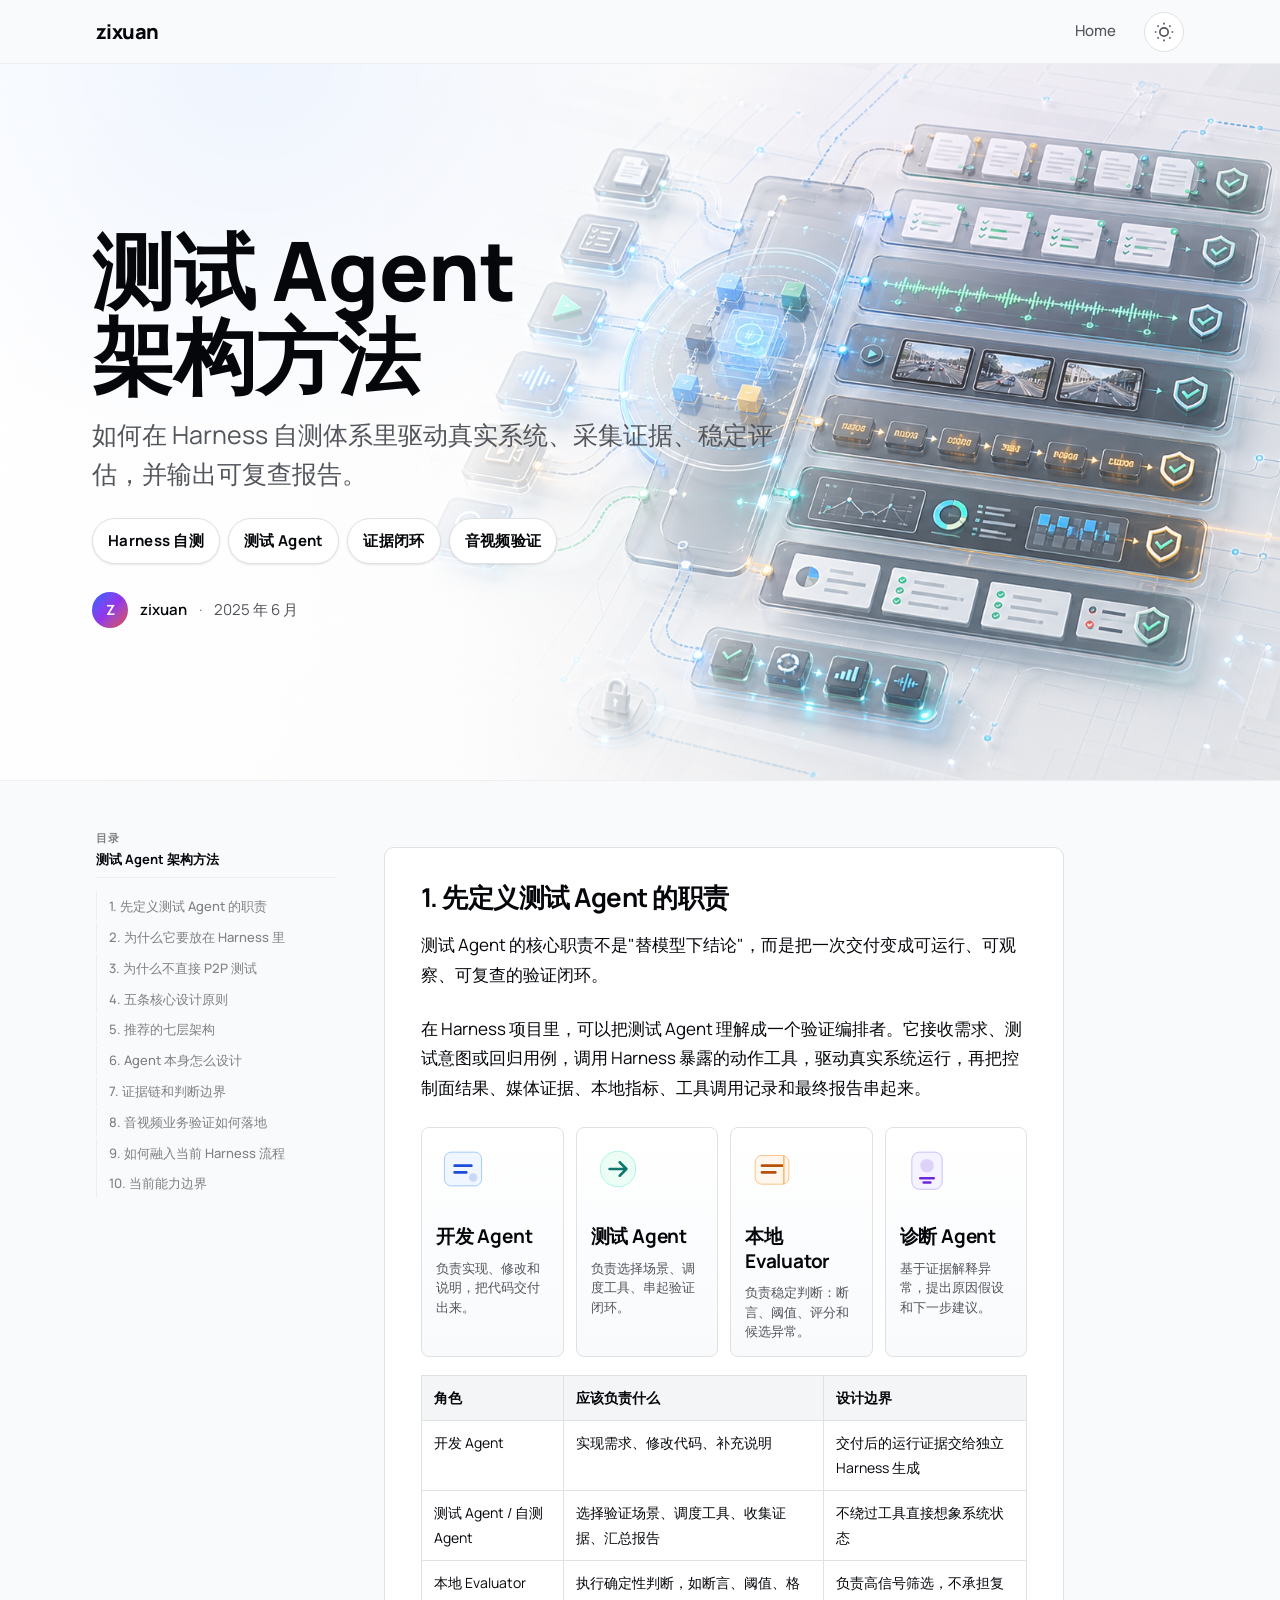
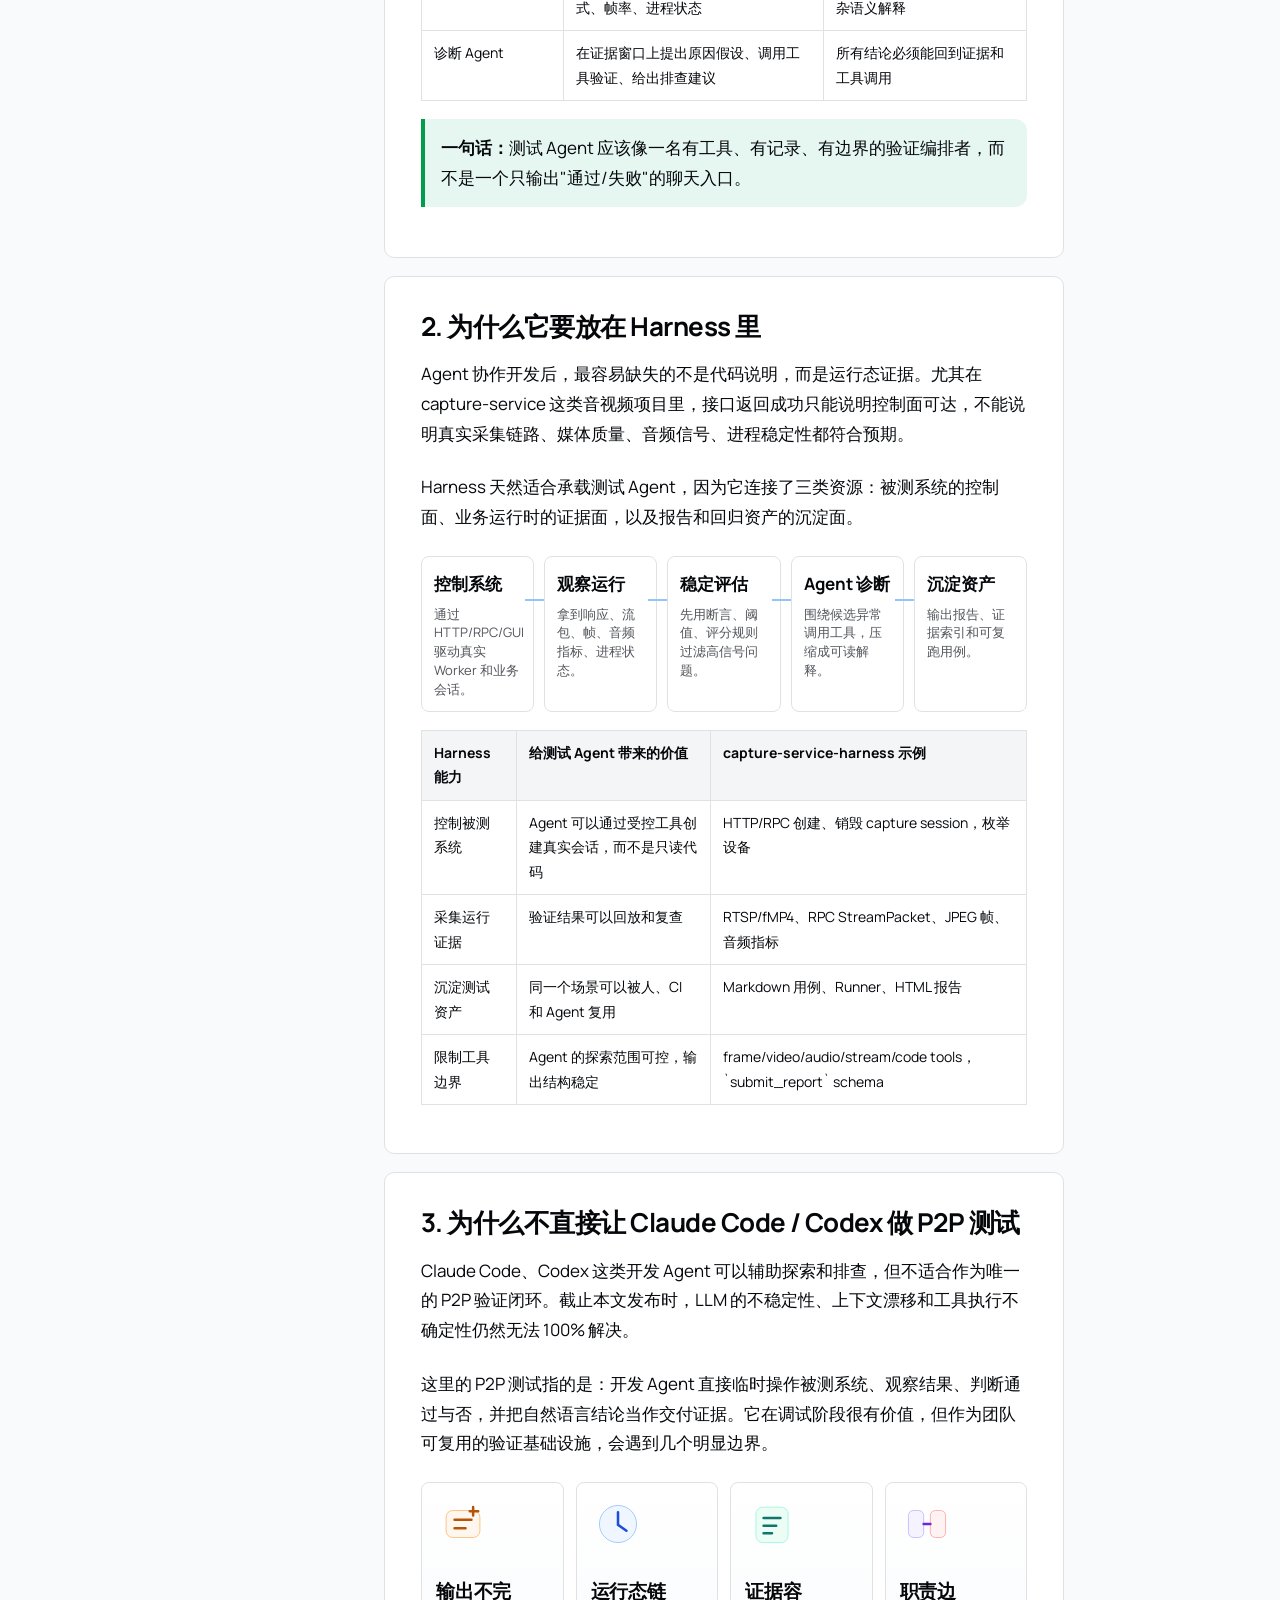
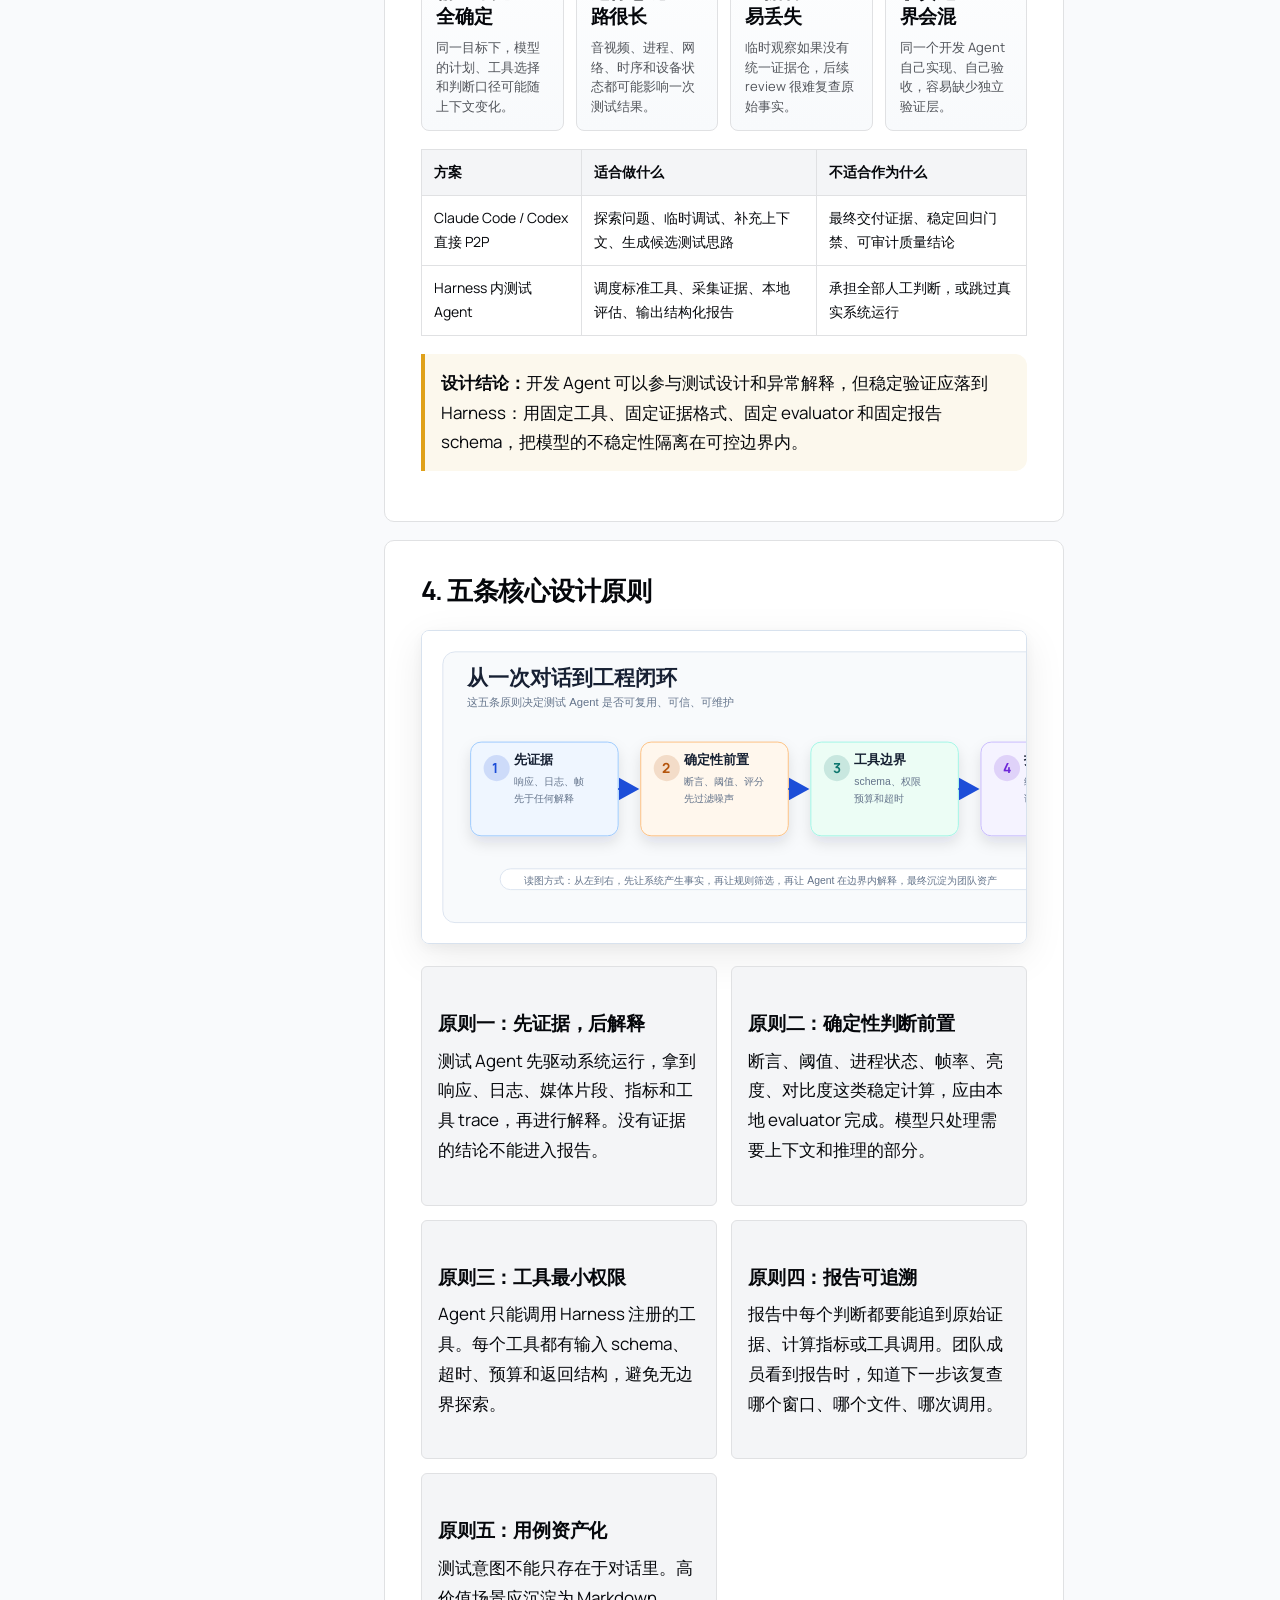
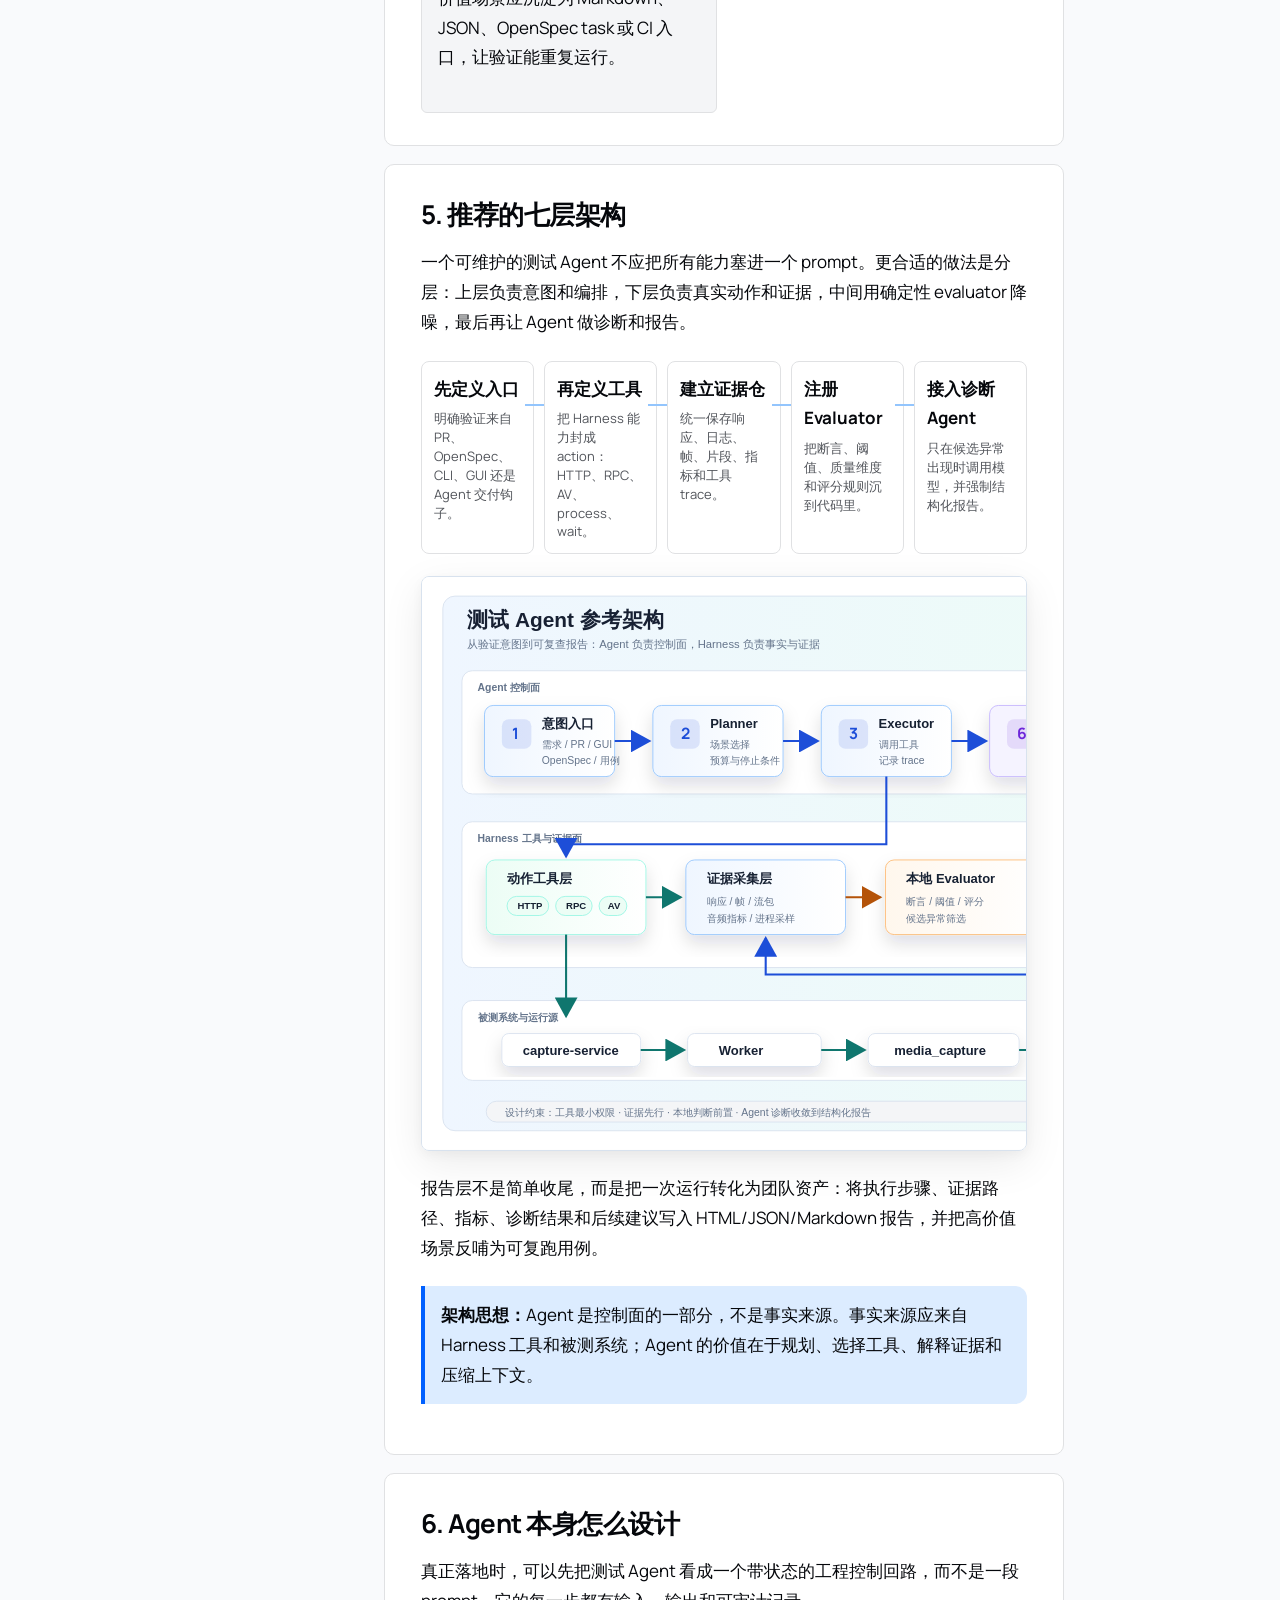
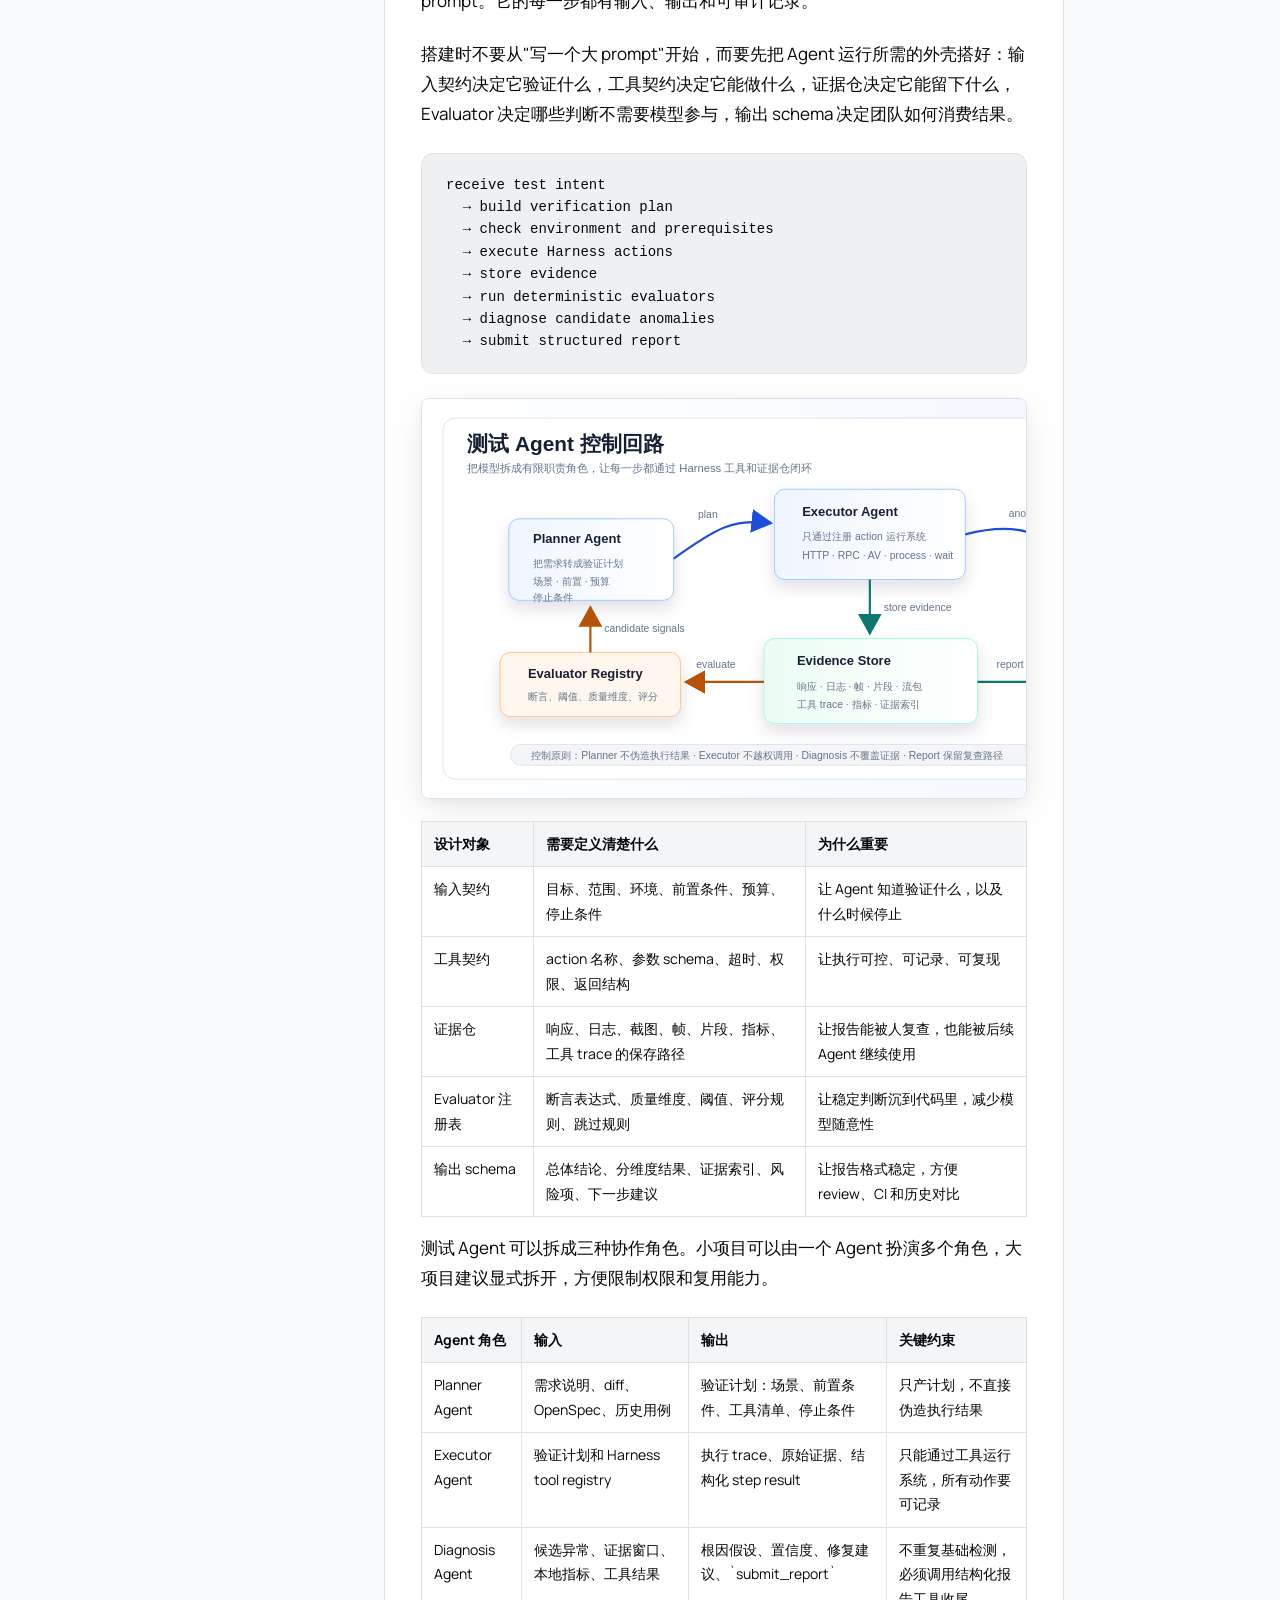
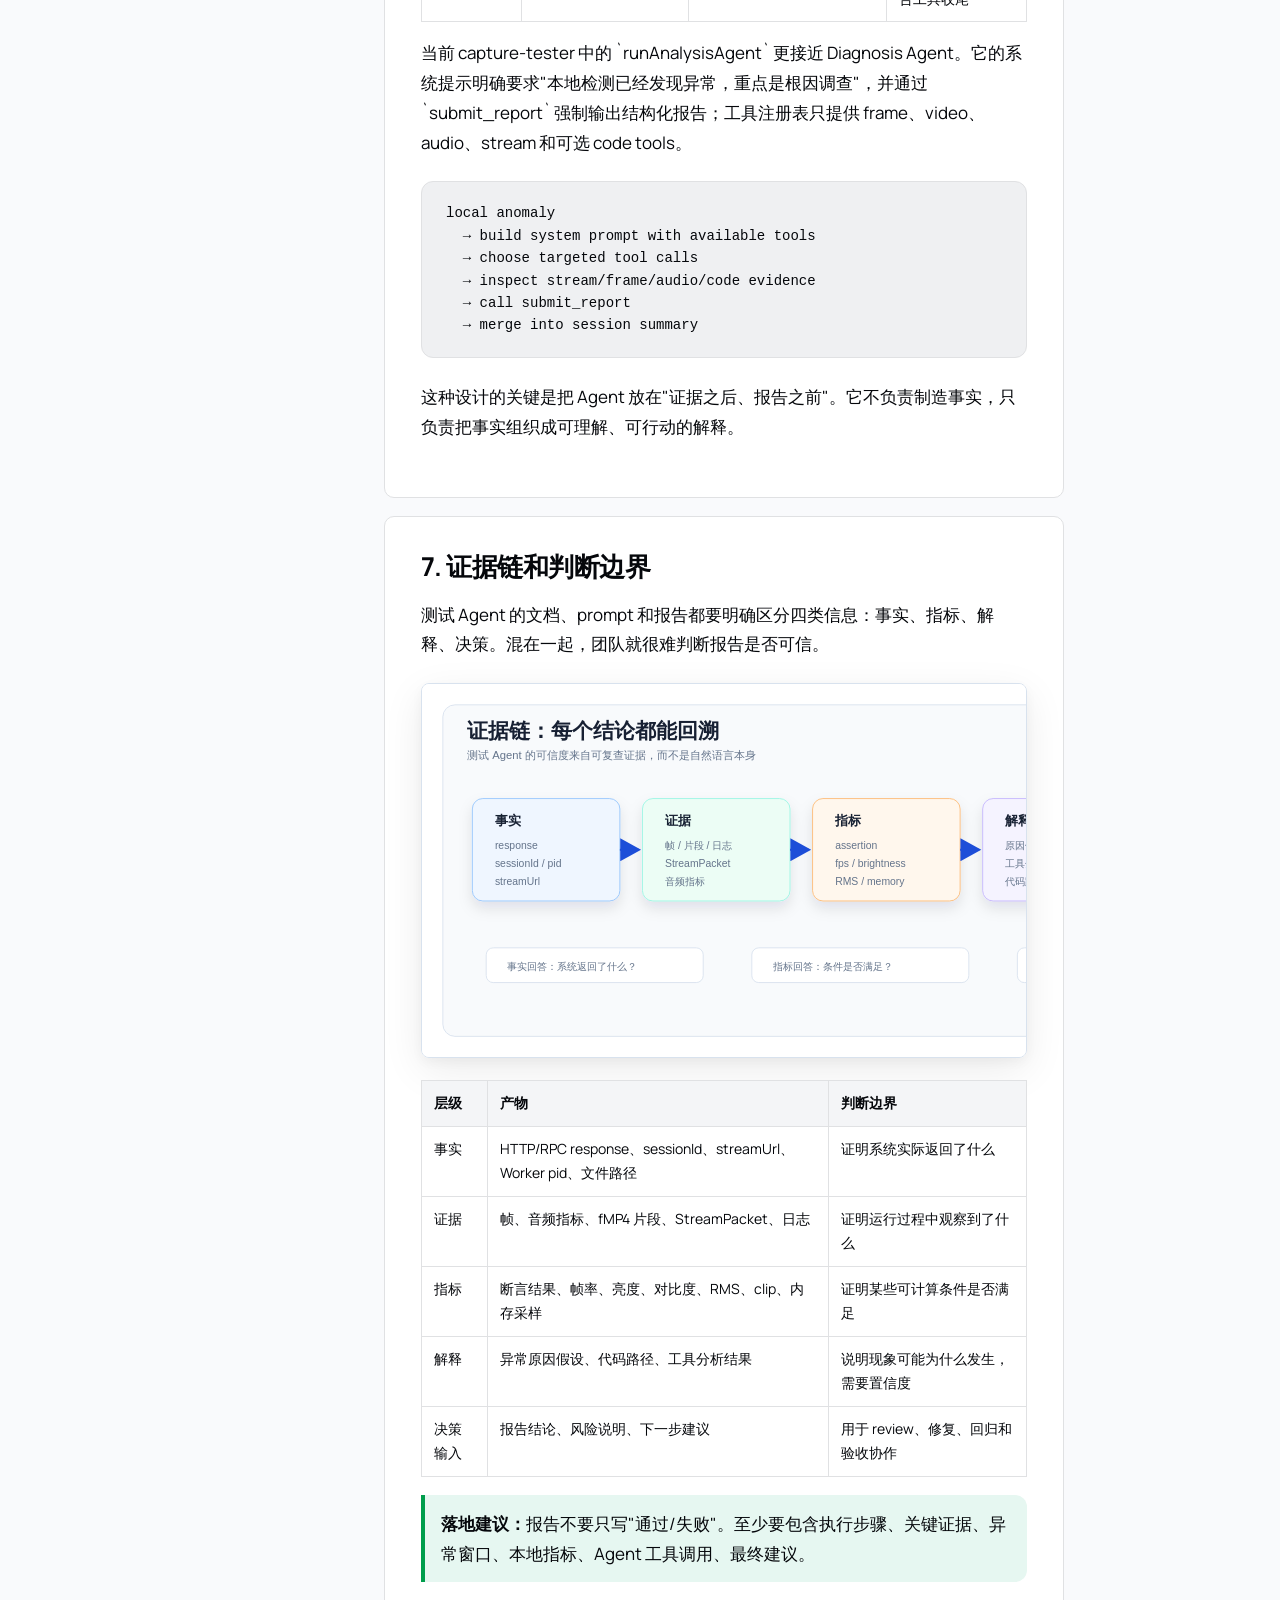
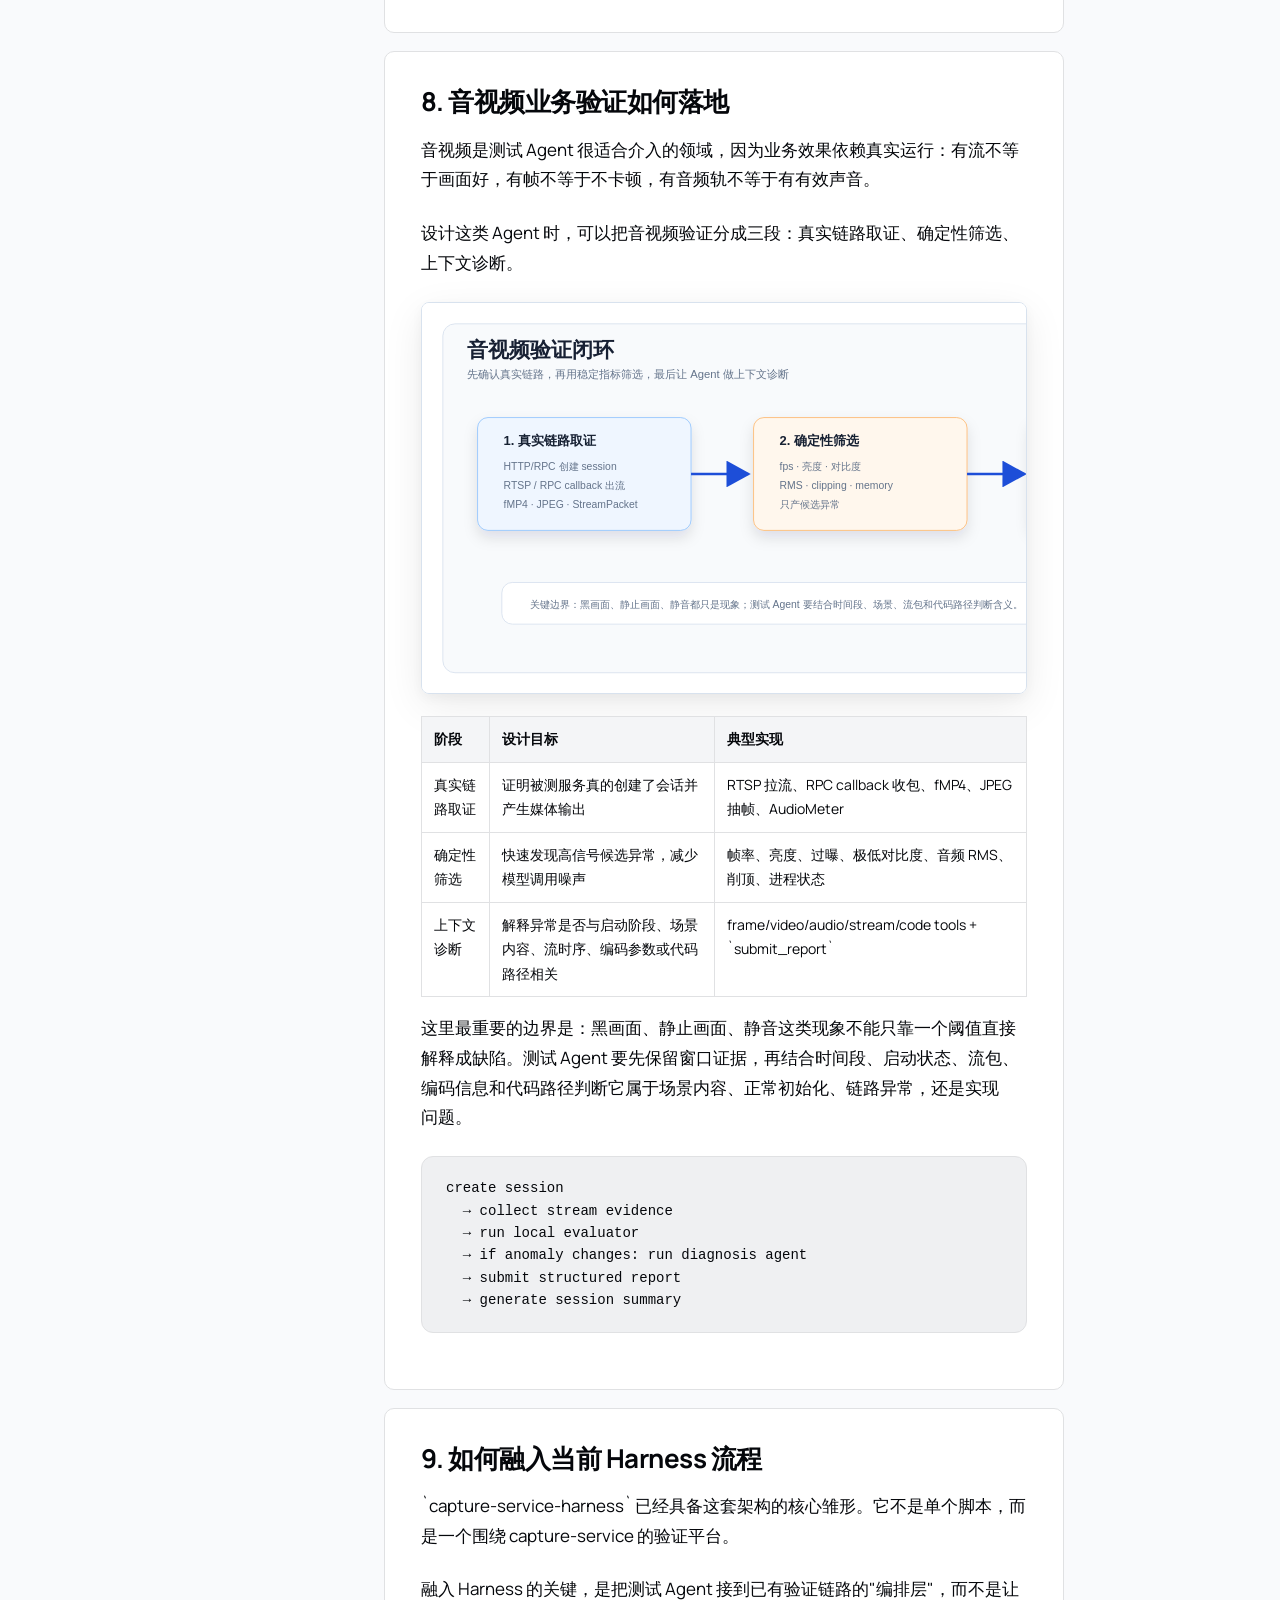
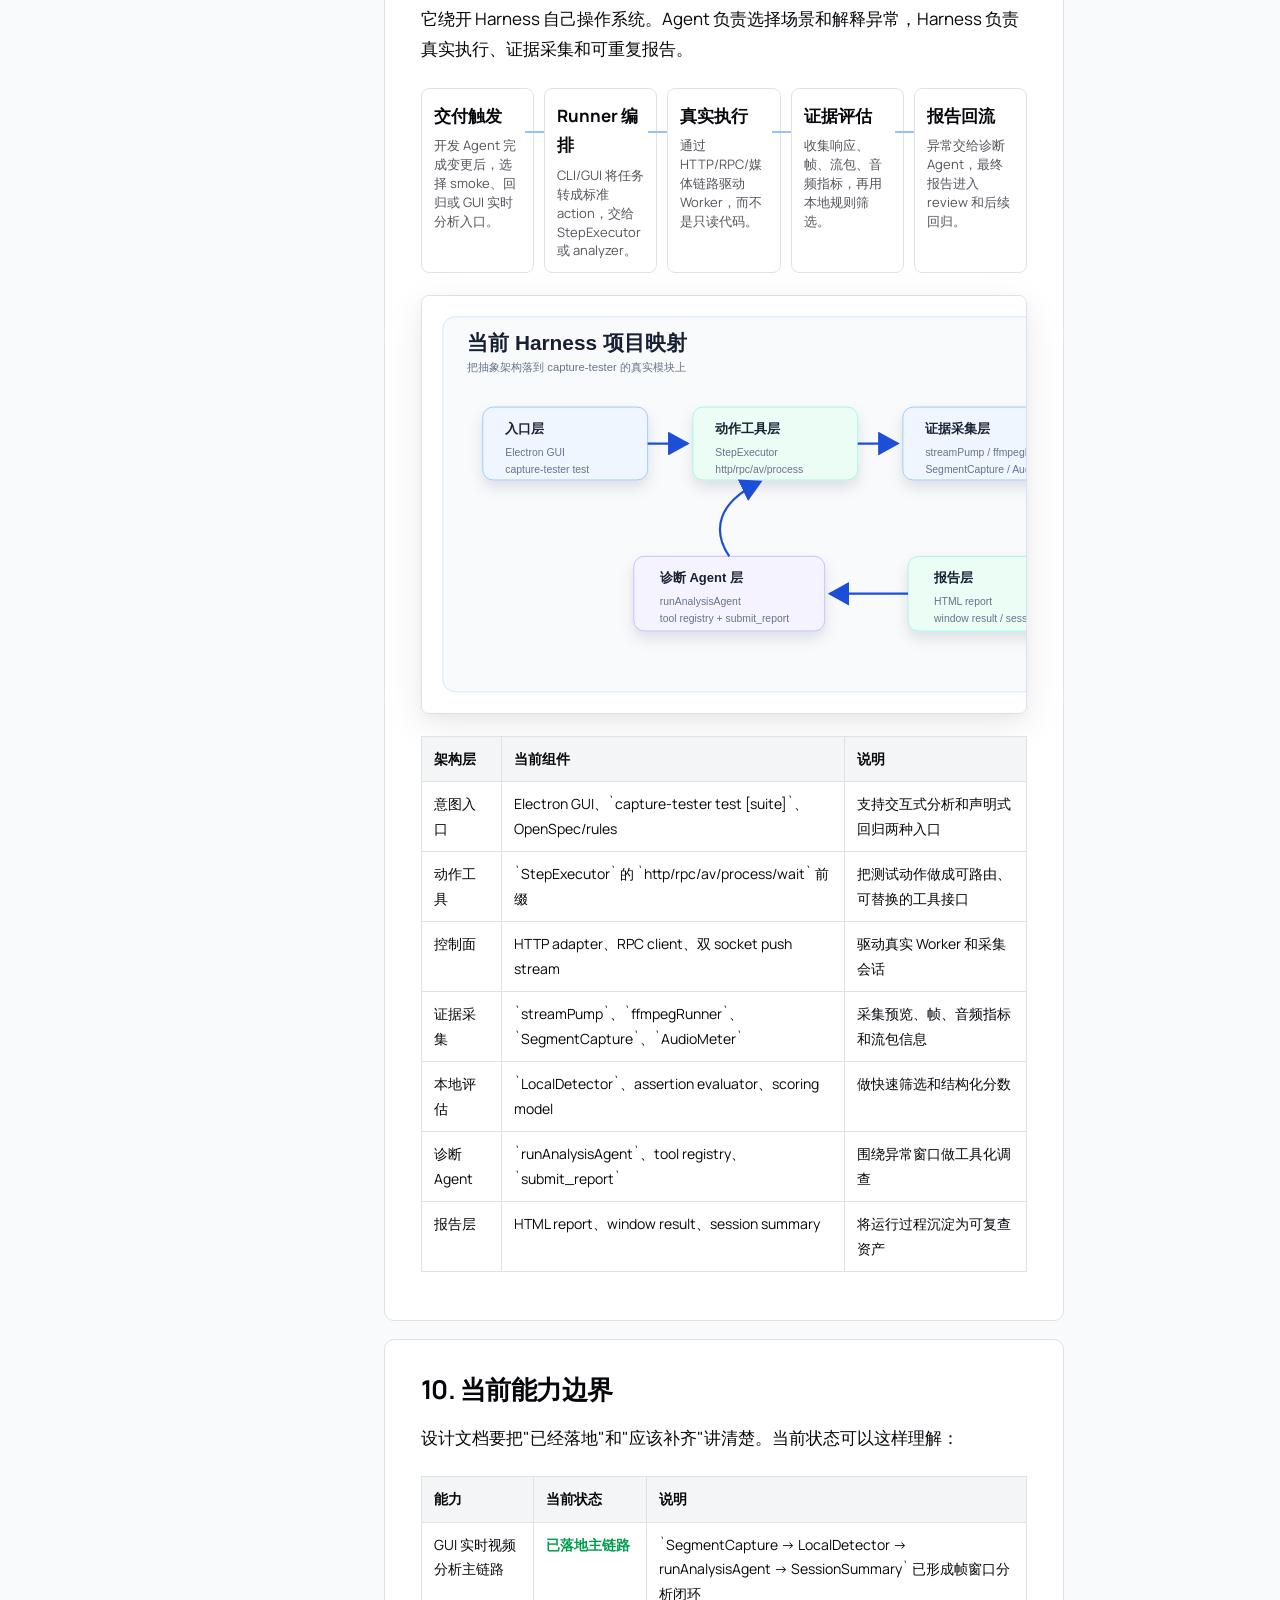
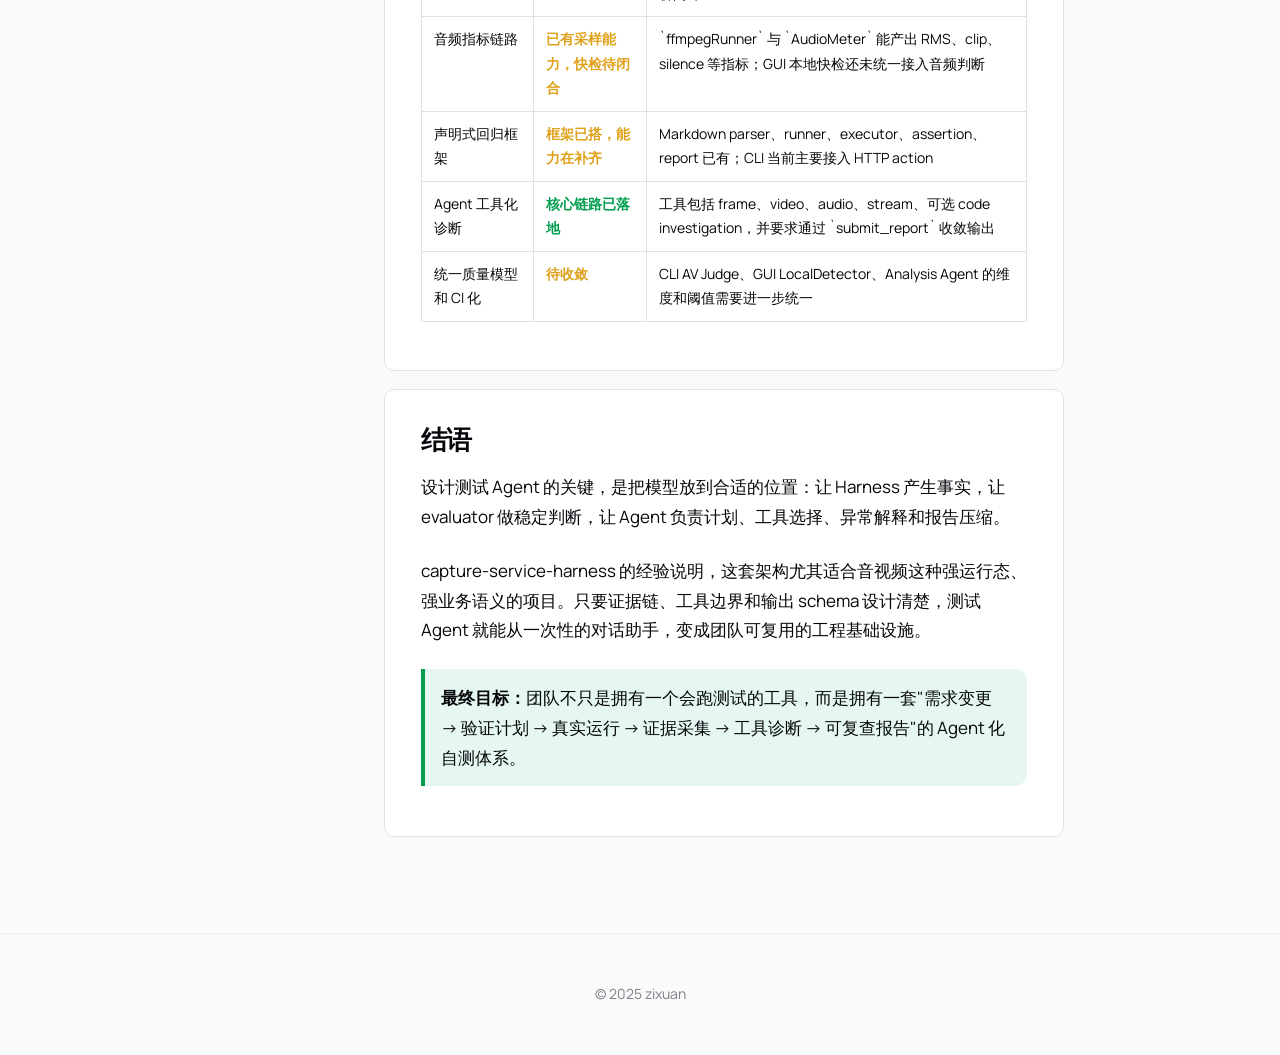
==== commit 0dd29f13: "fix(blog): widen layout for ultrawide monitors - --max-width: min(90vw, 1600px) — fluid up to 1600px" ====
--- a/ai-agent-testing-practice-blog.html
+++ b/ai-agent-testing-practice-blog.html
@@ -35,7 +35,7 @@
     }
 
     .hero-inner {
-      max-width: 1180px;
+      max-width: var(--max-width);
       padding: 116px 28px 104px;
     }
 
--- a/shared.css
+++ b/shared.css
@@ -62,9 +62,9 @@
   --svg-shadow: #0F172A;
 
   /* Layout */
-  --max-width: 1200px;
+  --max-width: min(90vw, 1600px);
   --max-content: 720px;
-  --toc-width: 220px;
+  --toc-width: 240px;
 
   /* Spacing */
   --space-xs: 4px;
@@ -160,6 +160,7 @@
   line-height: 1.75;
   -webkit-font-smoothing: antialiased;
   -moz-osx-font-smoothing: grayscale;
+  overflow-x: hidden;
   transition: background var(--duration-normal) var(--ease-out),
               color var(--duration-normal) var(--ease-out);
 }
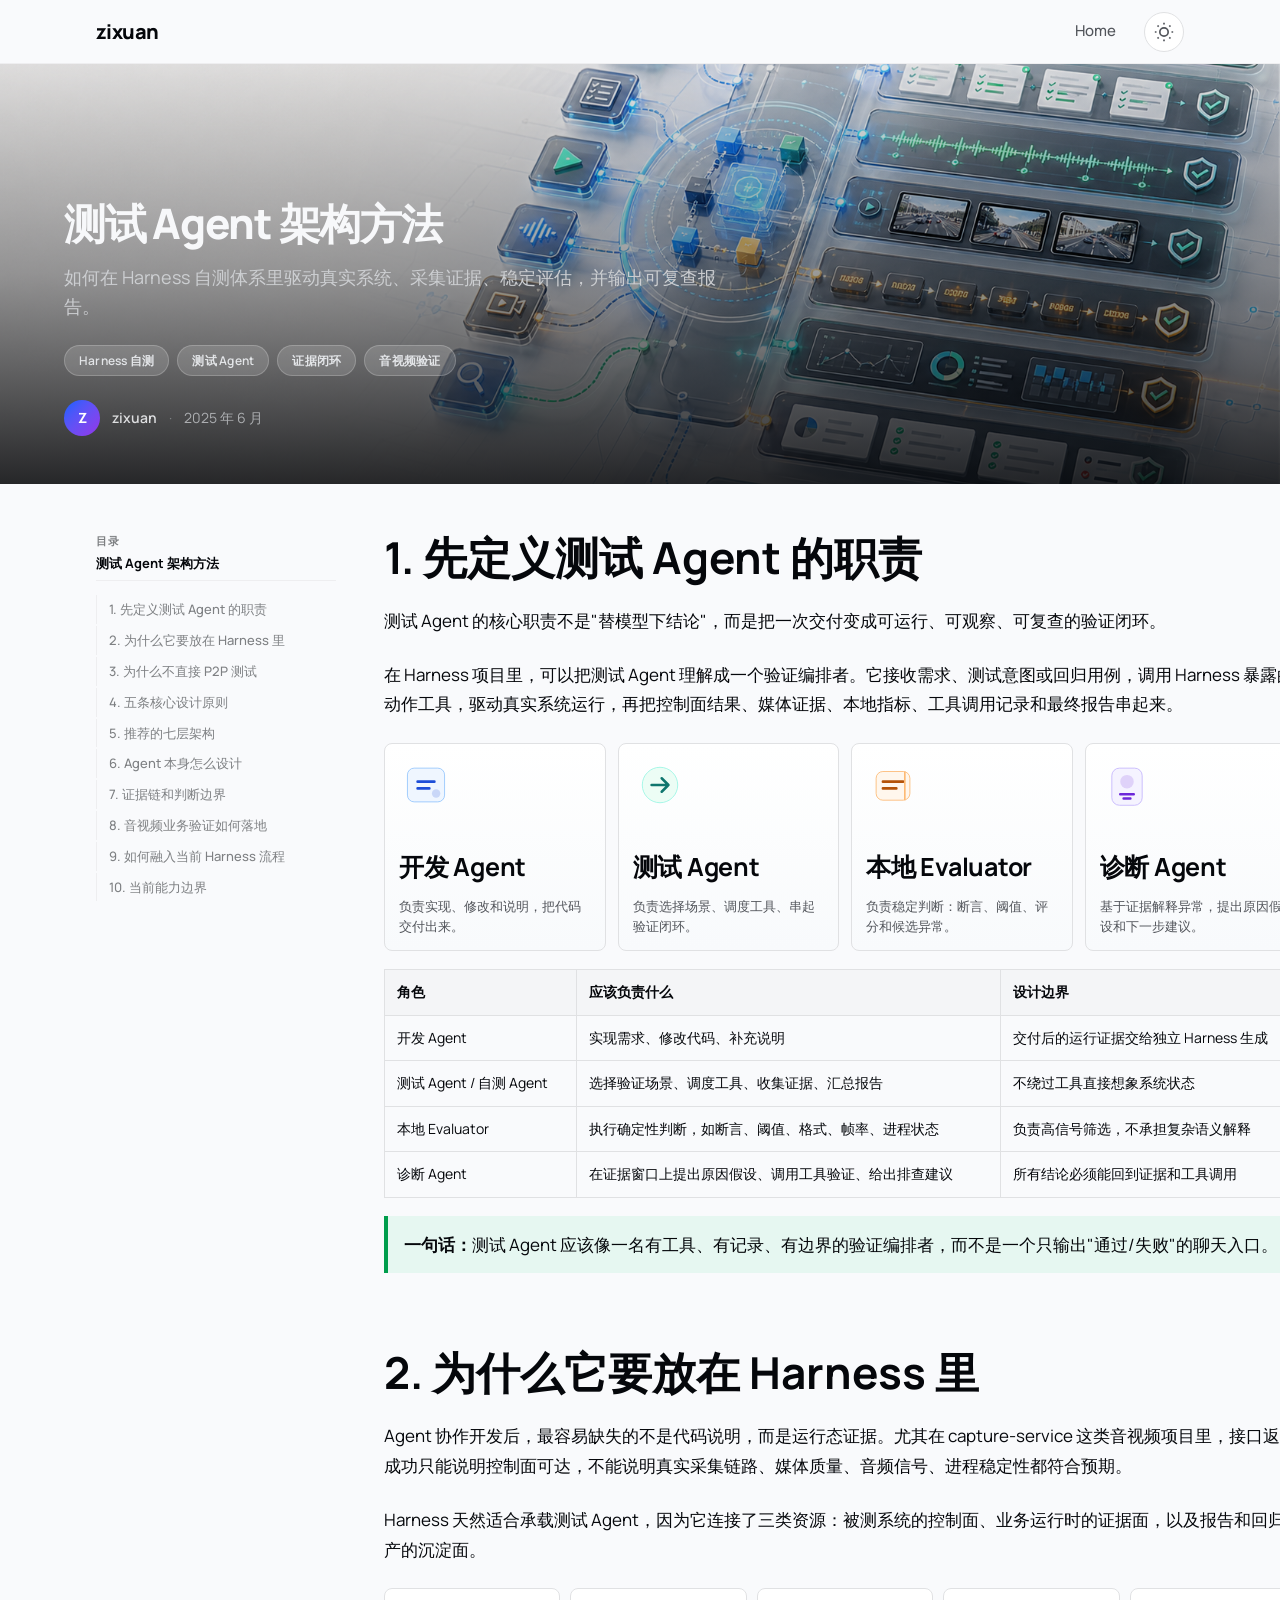
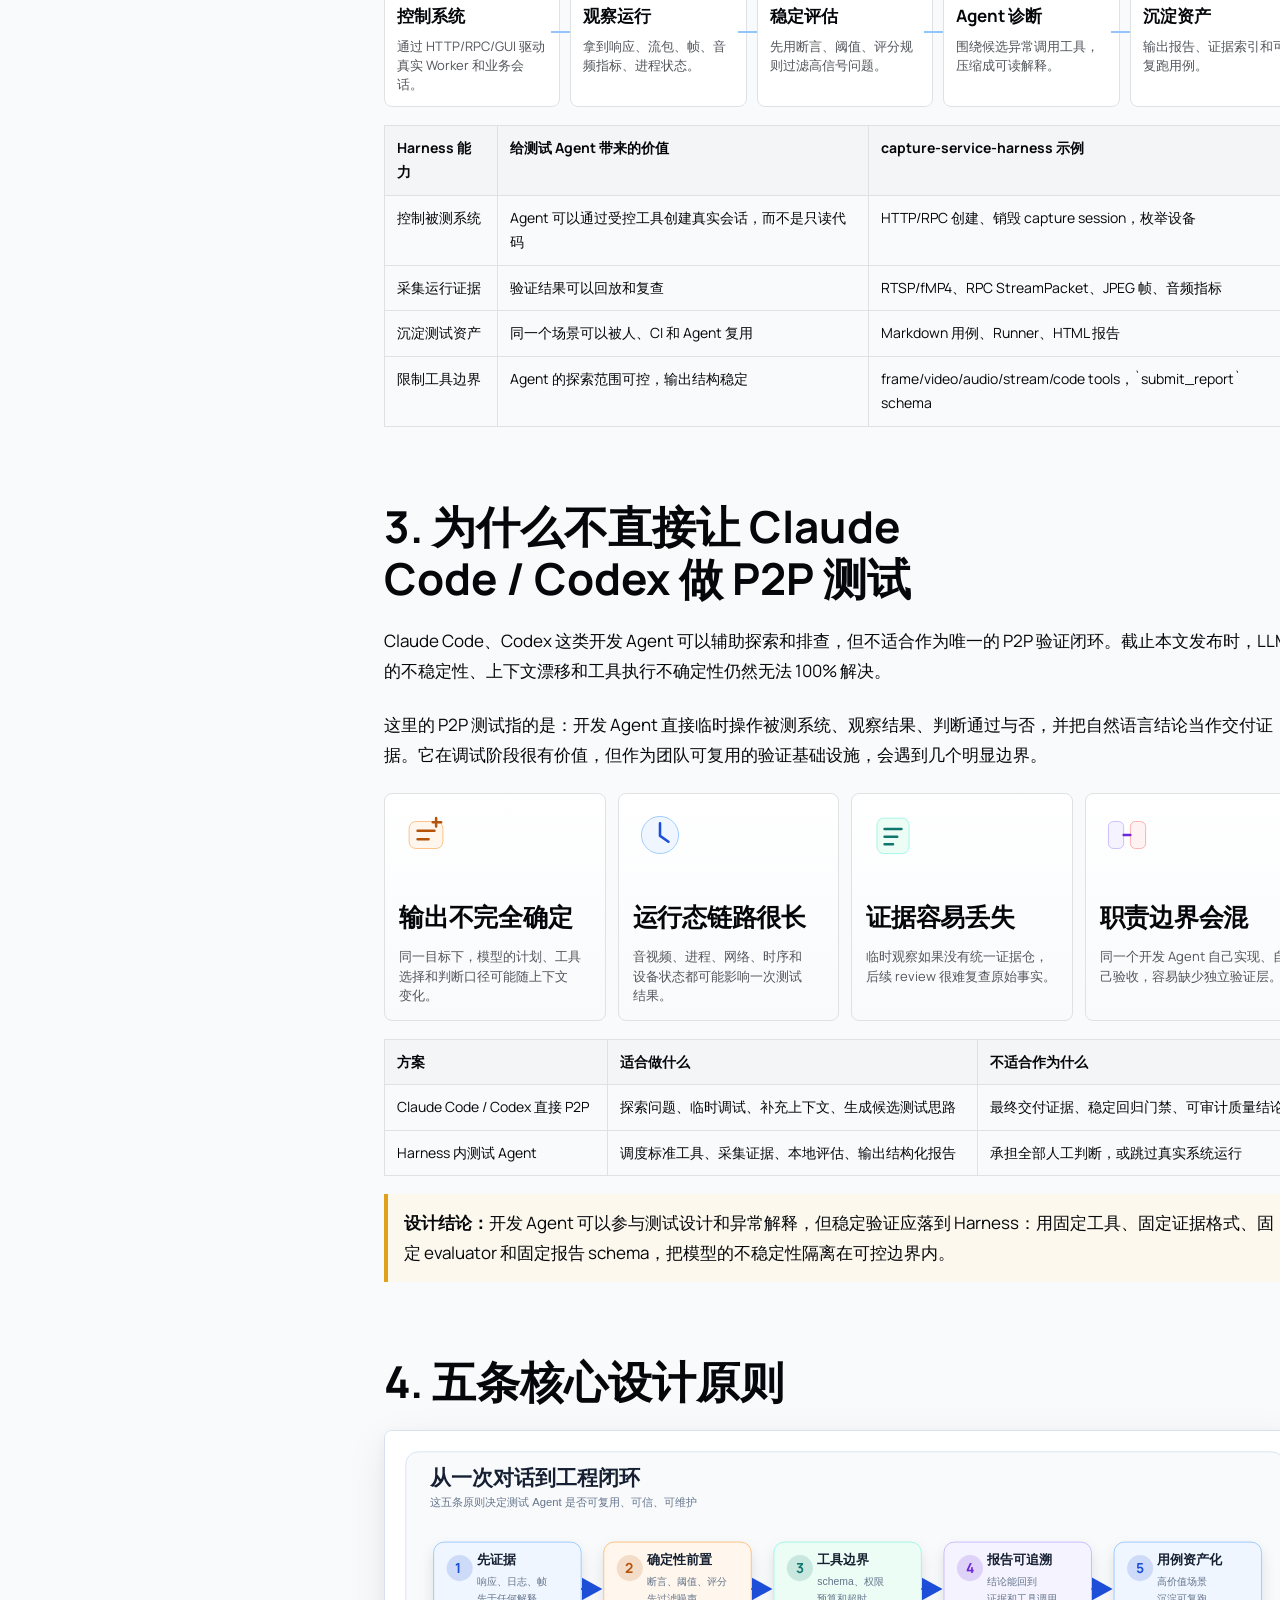
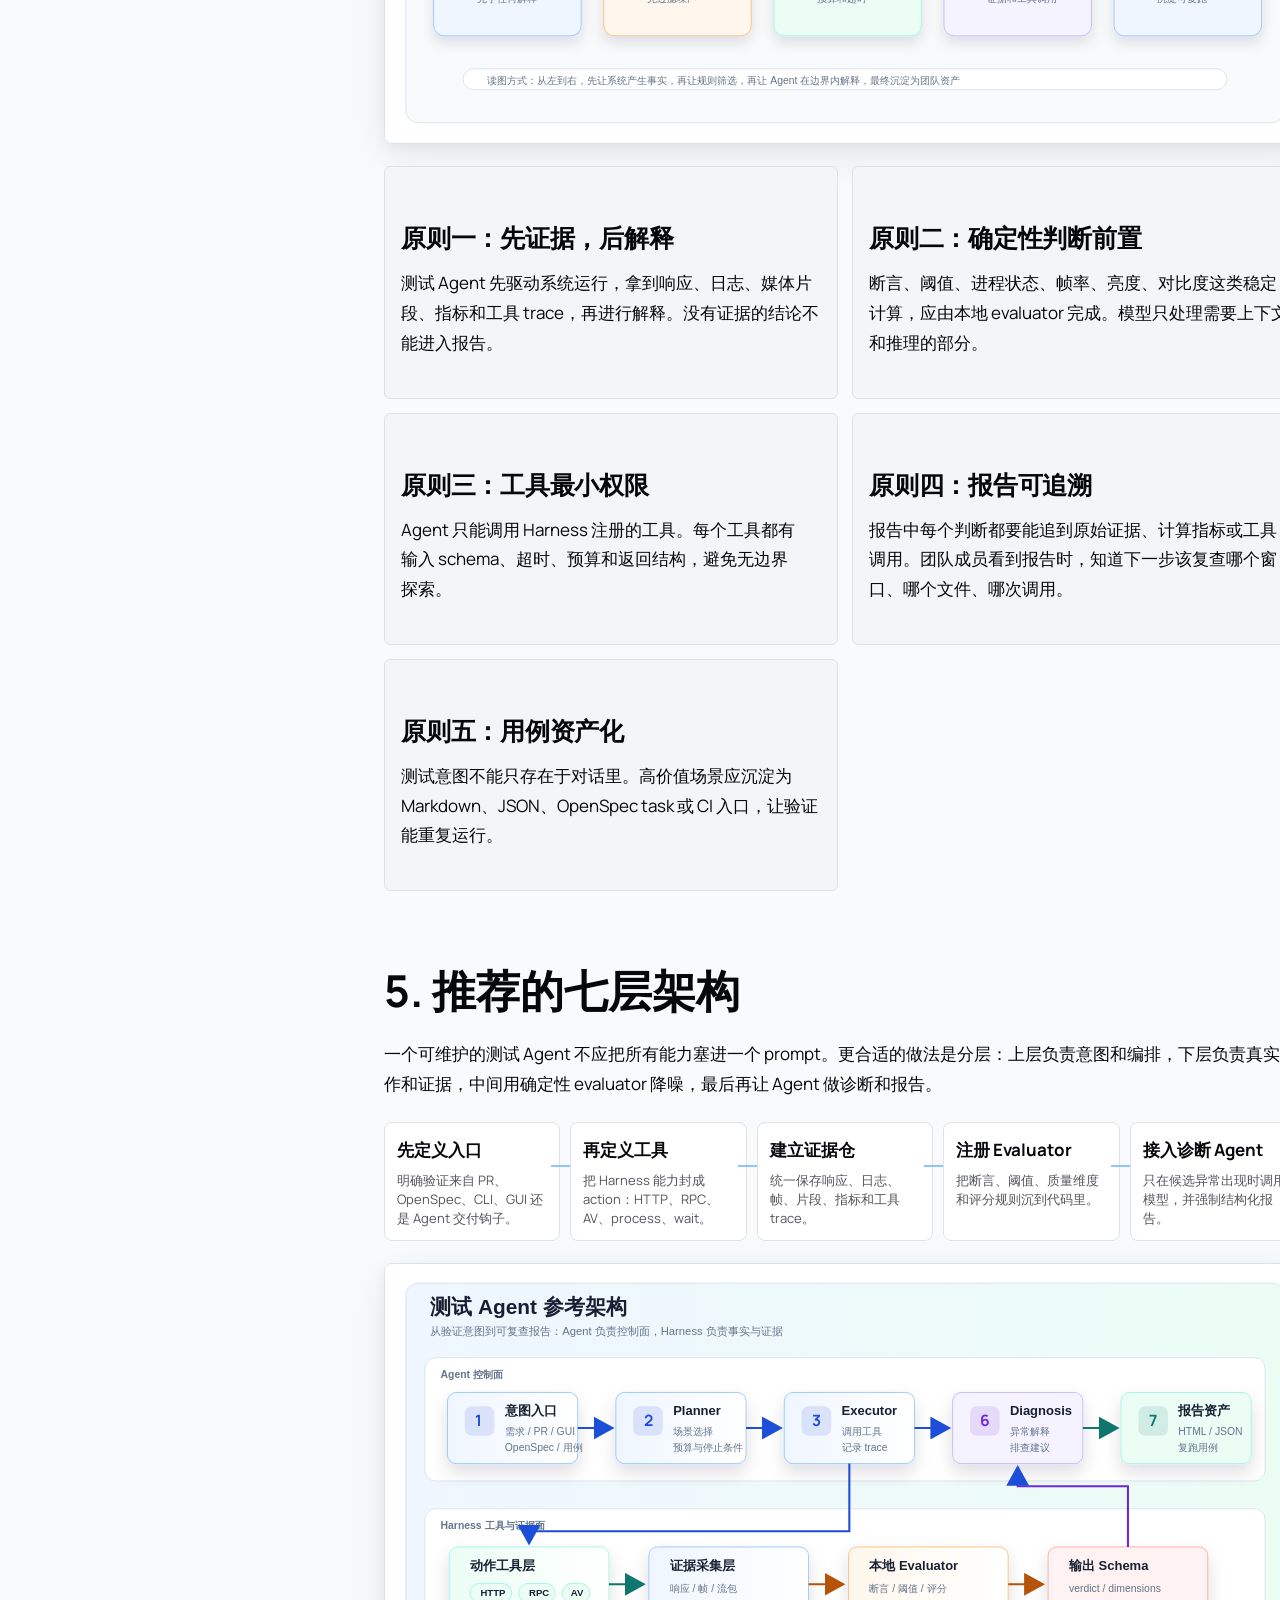
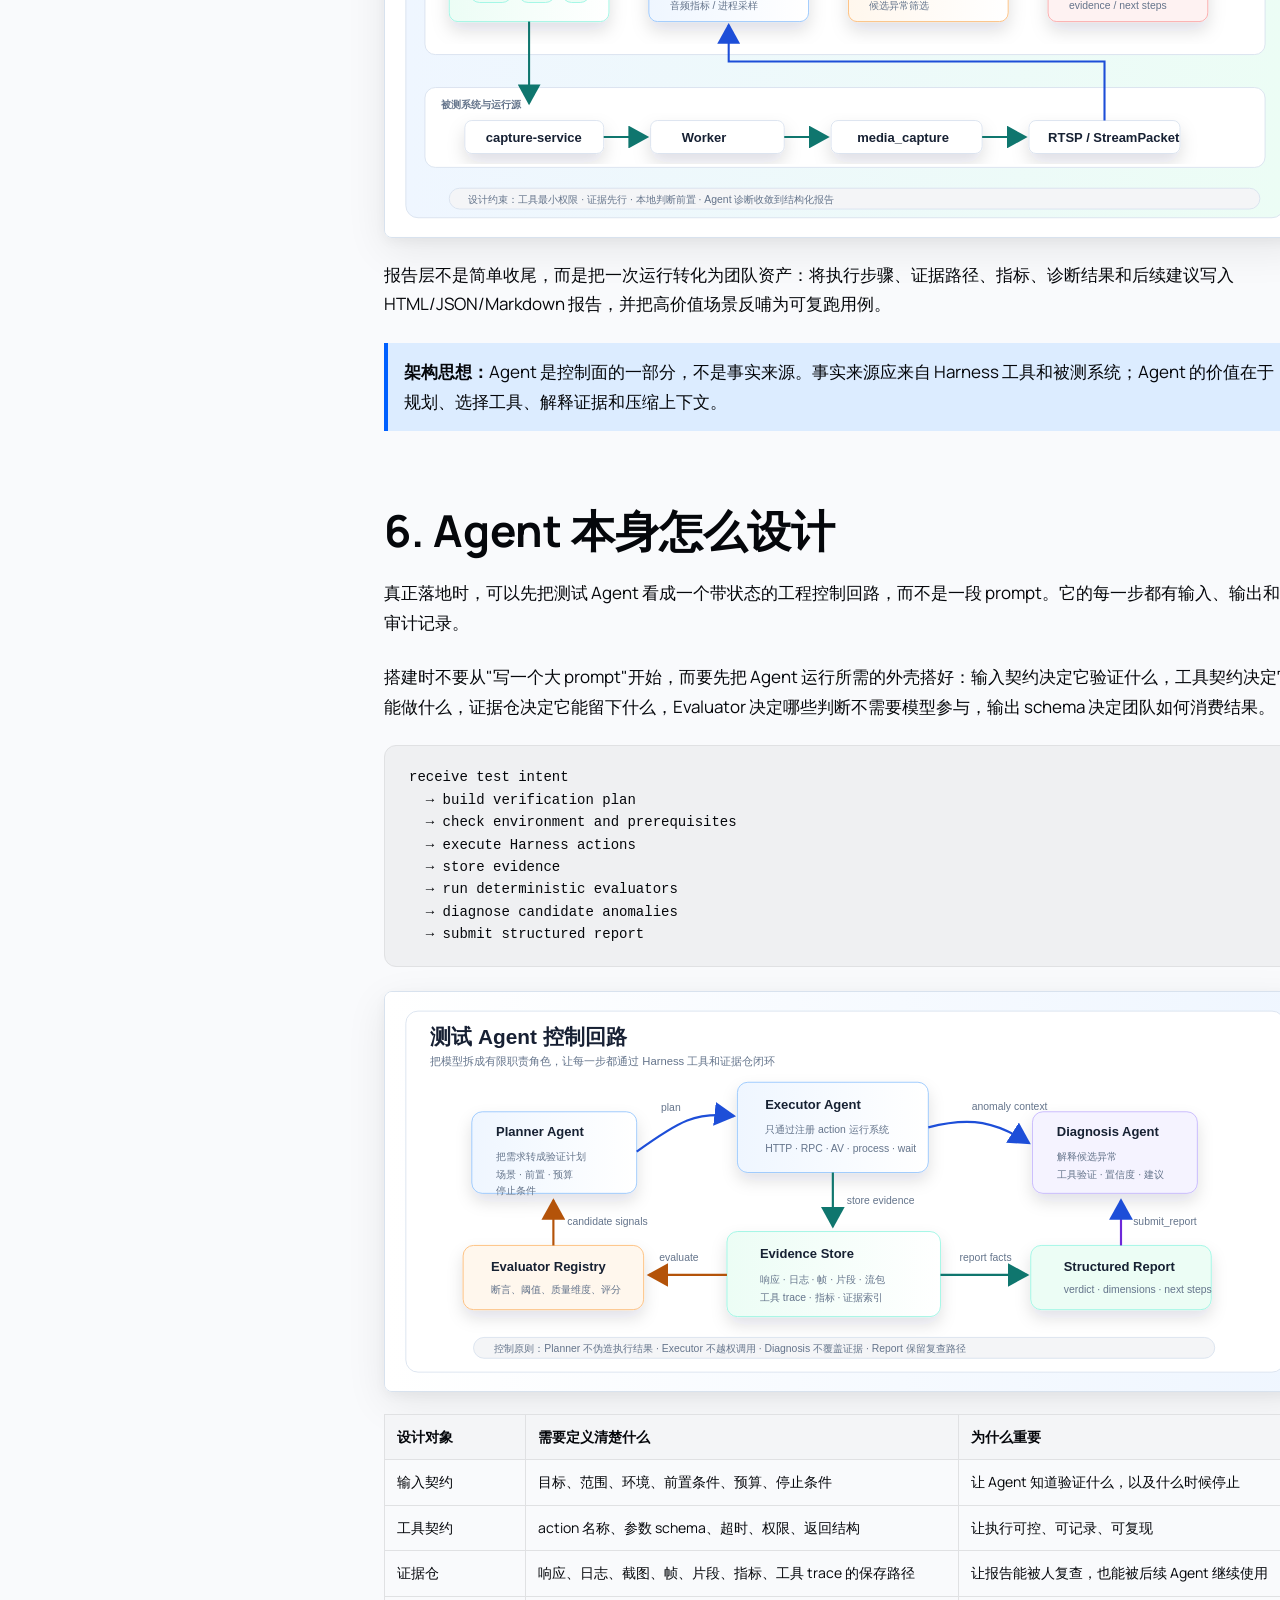
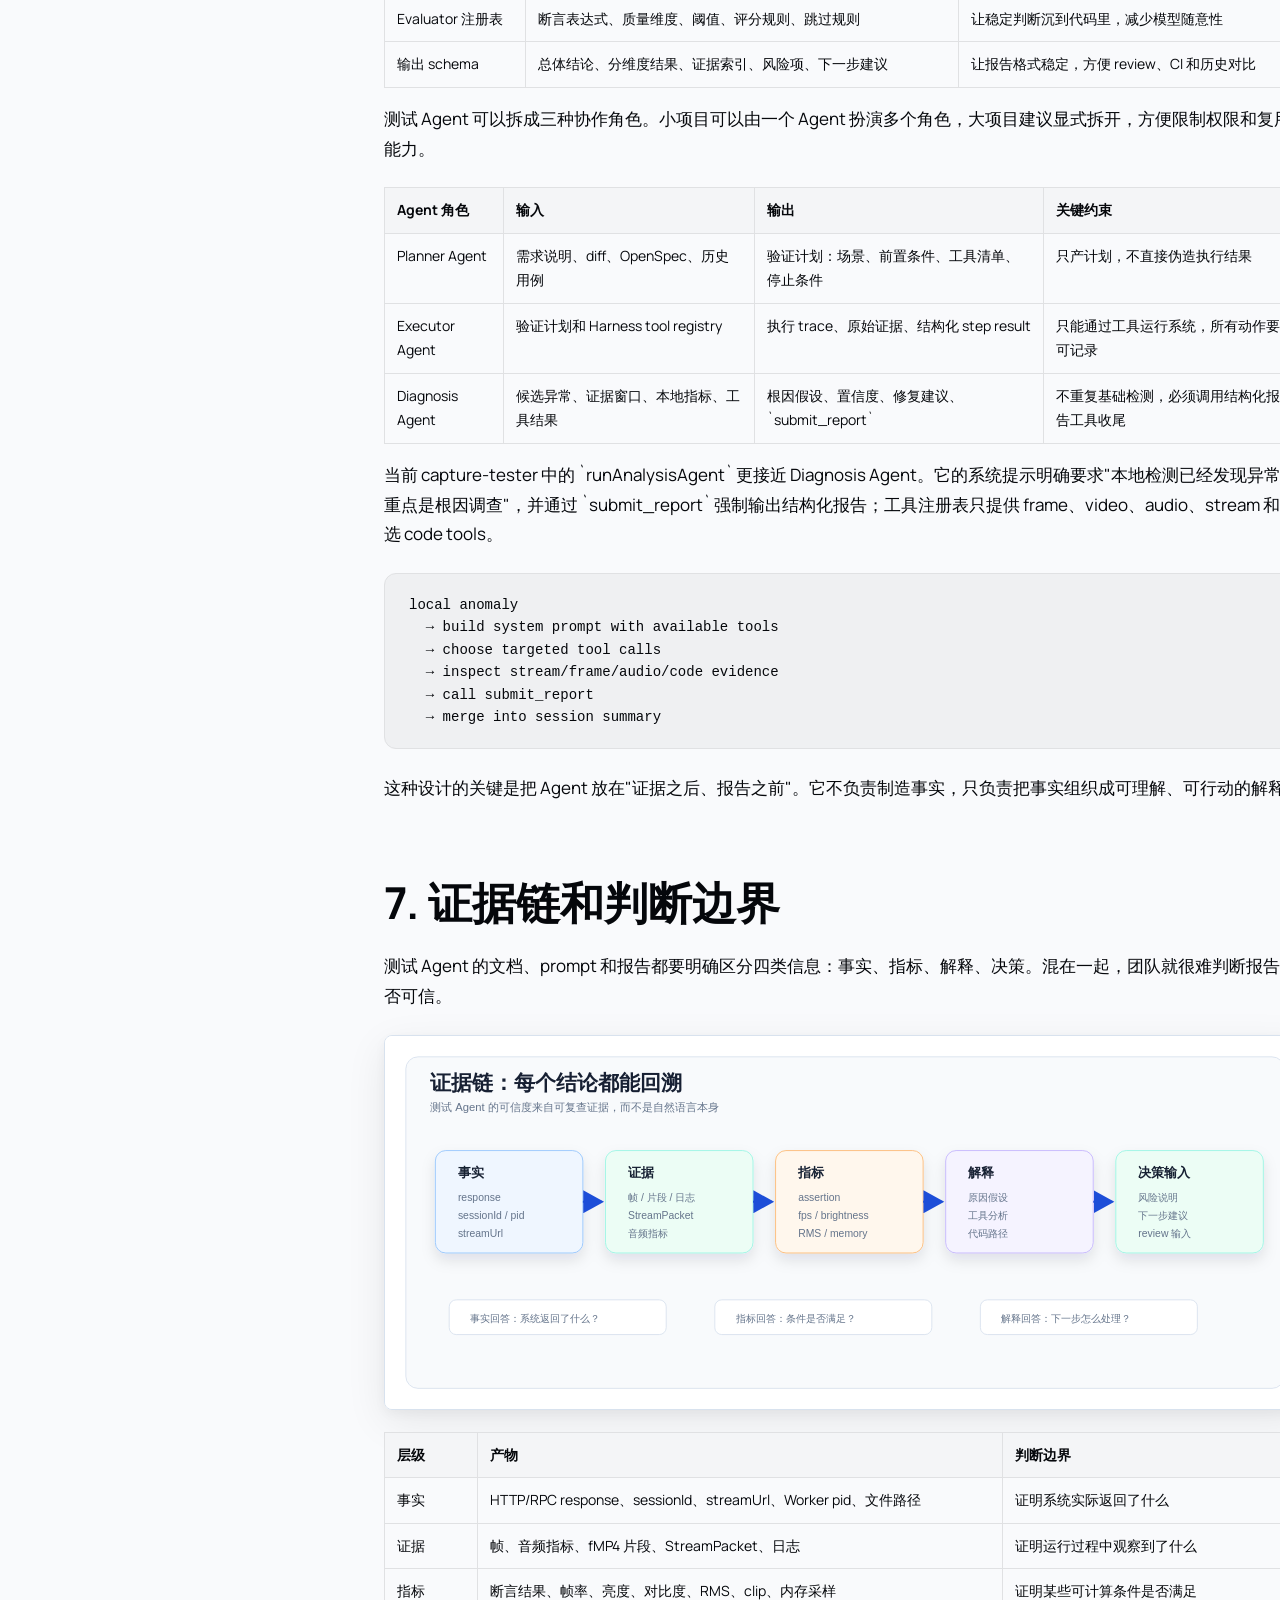
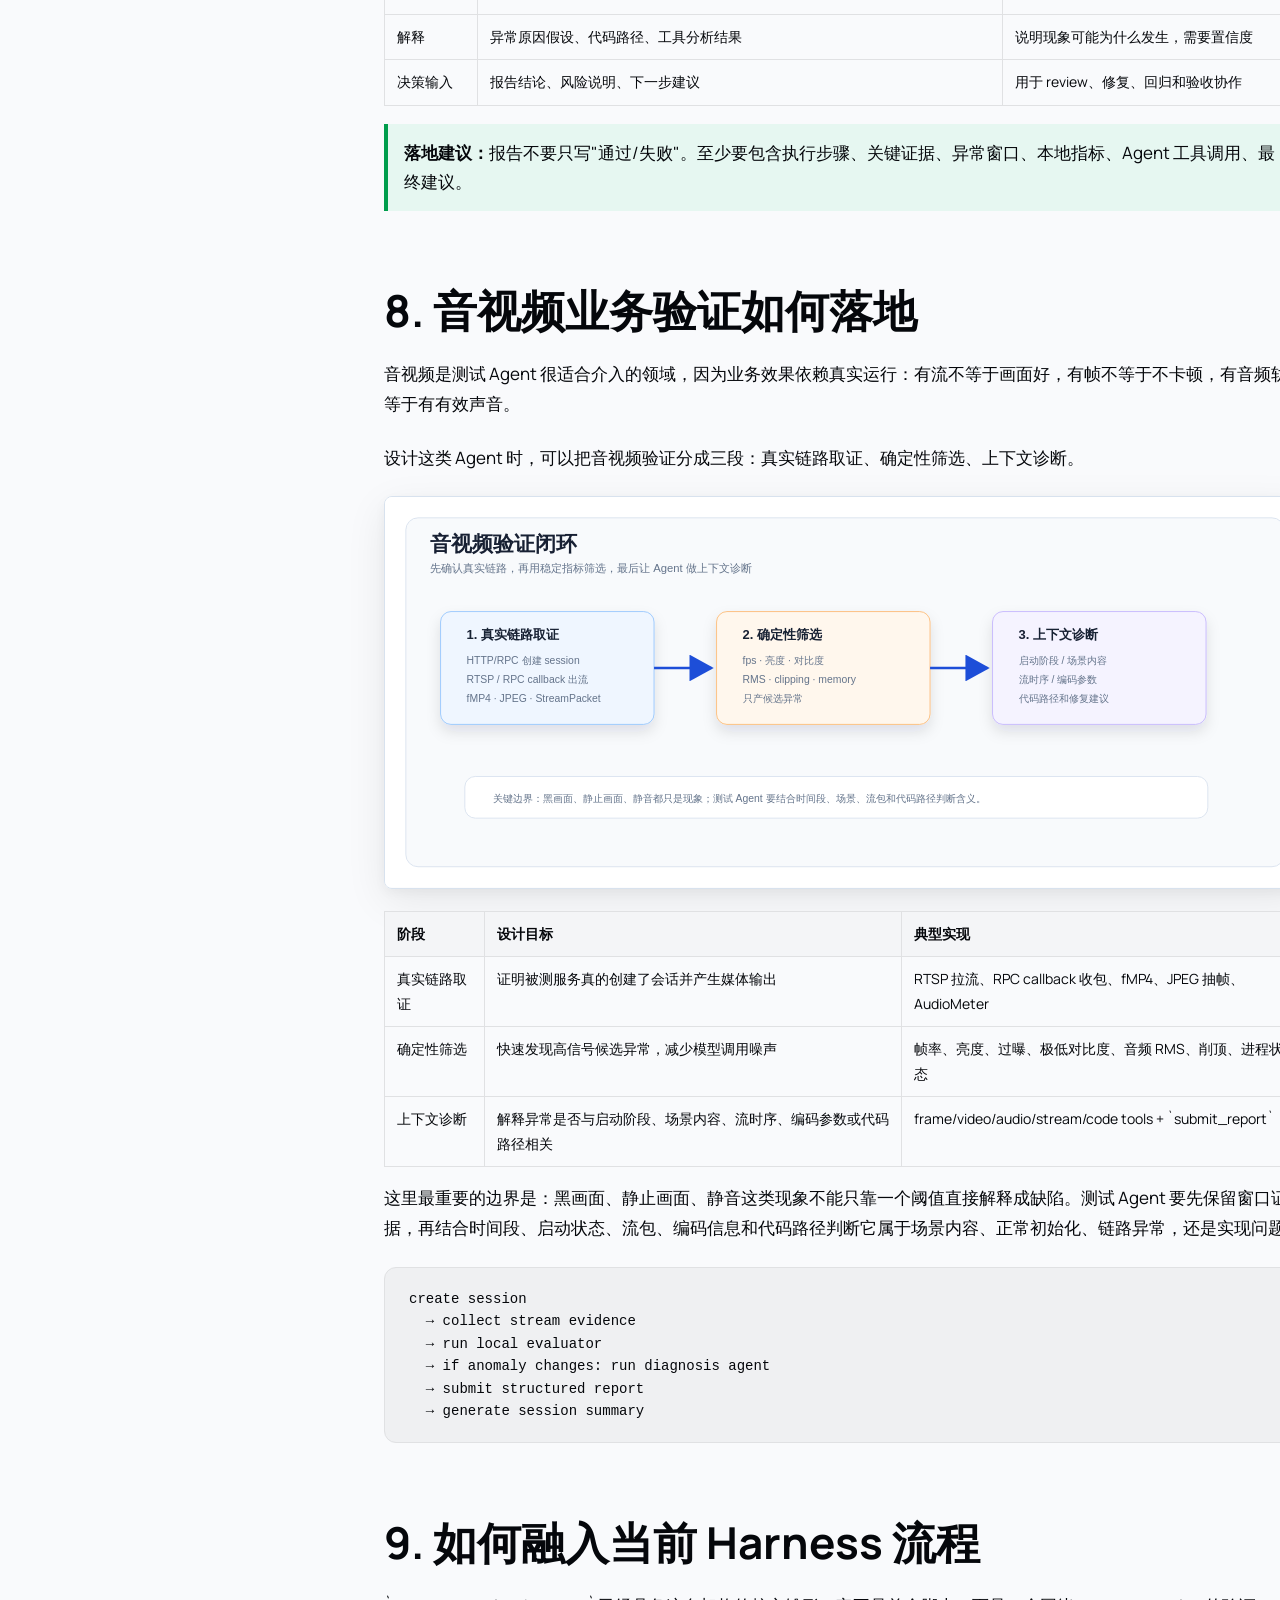
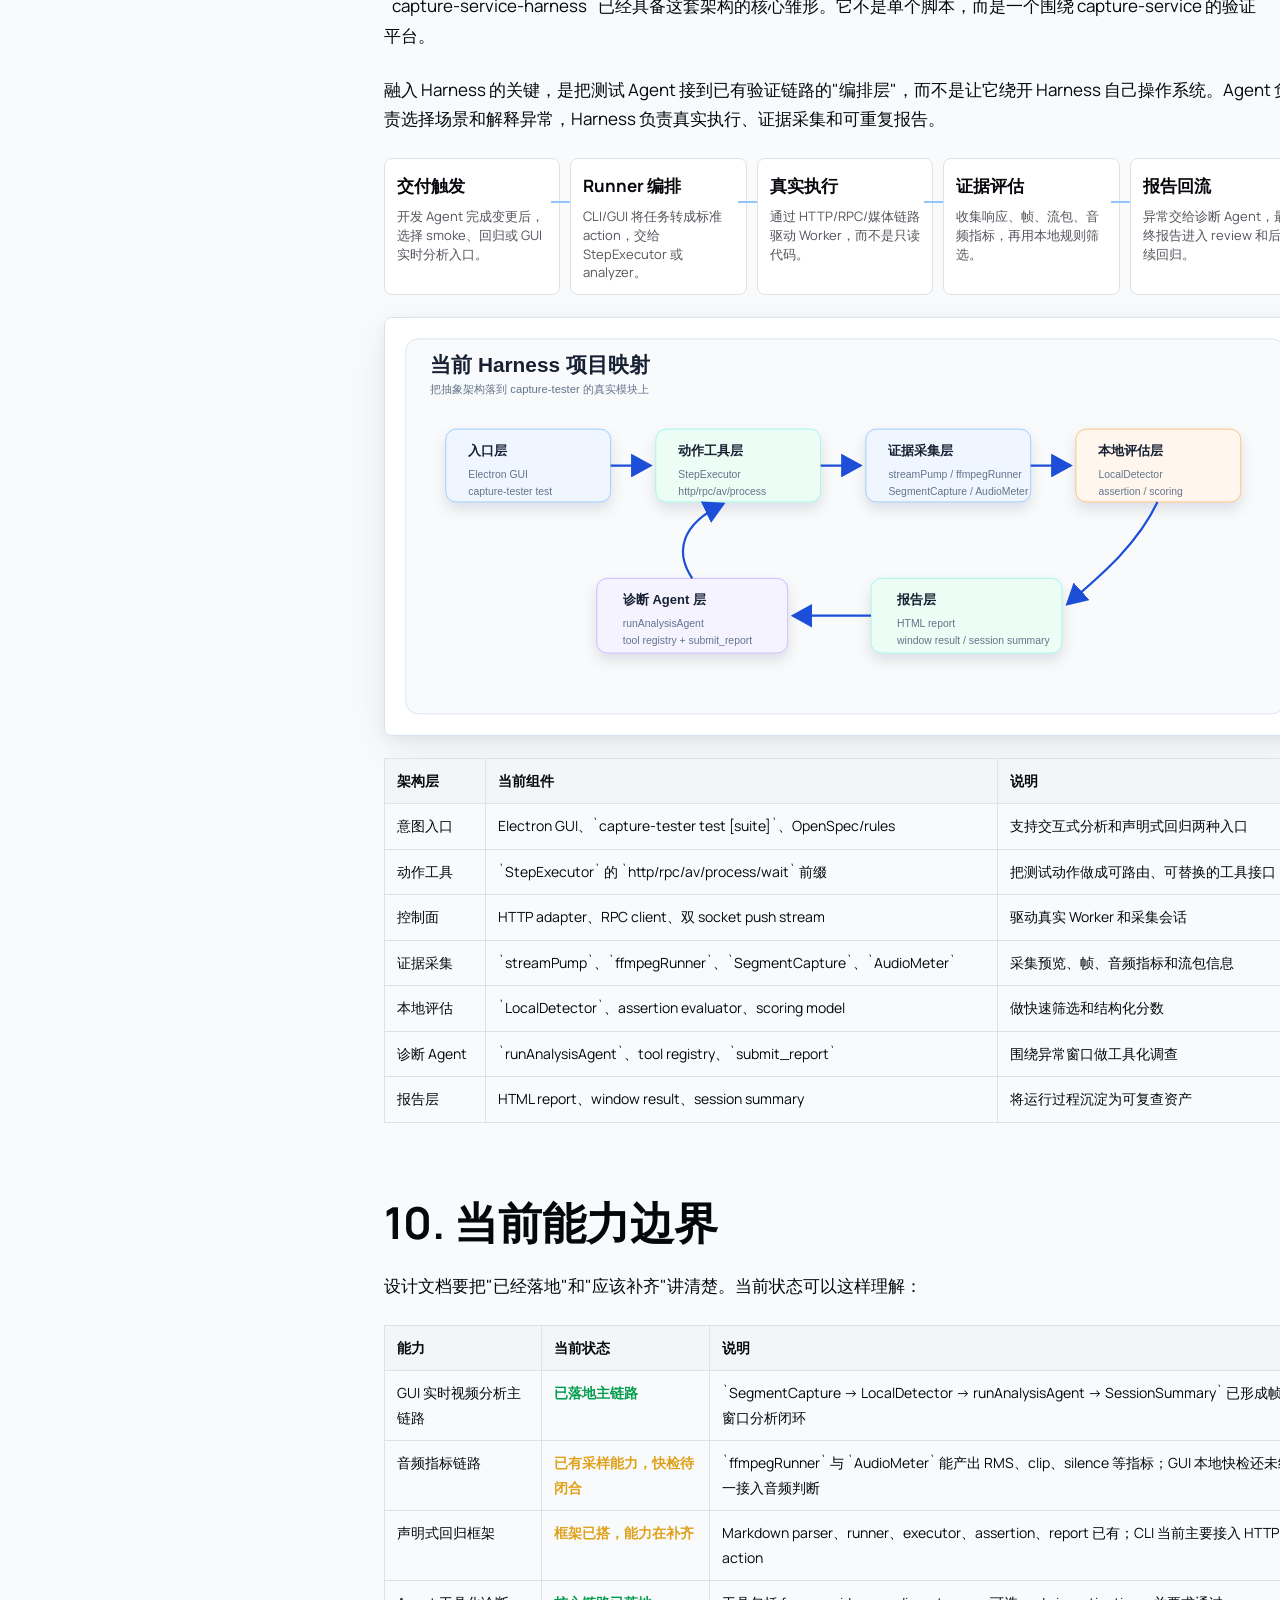
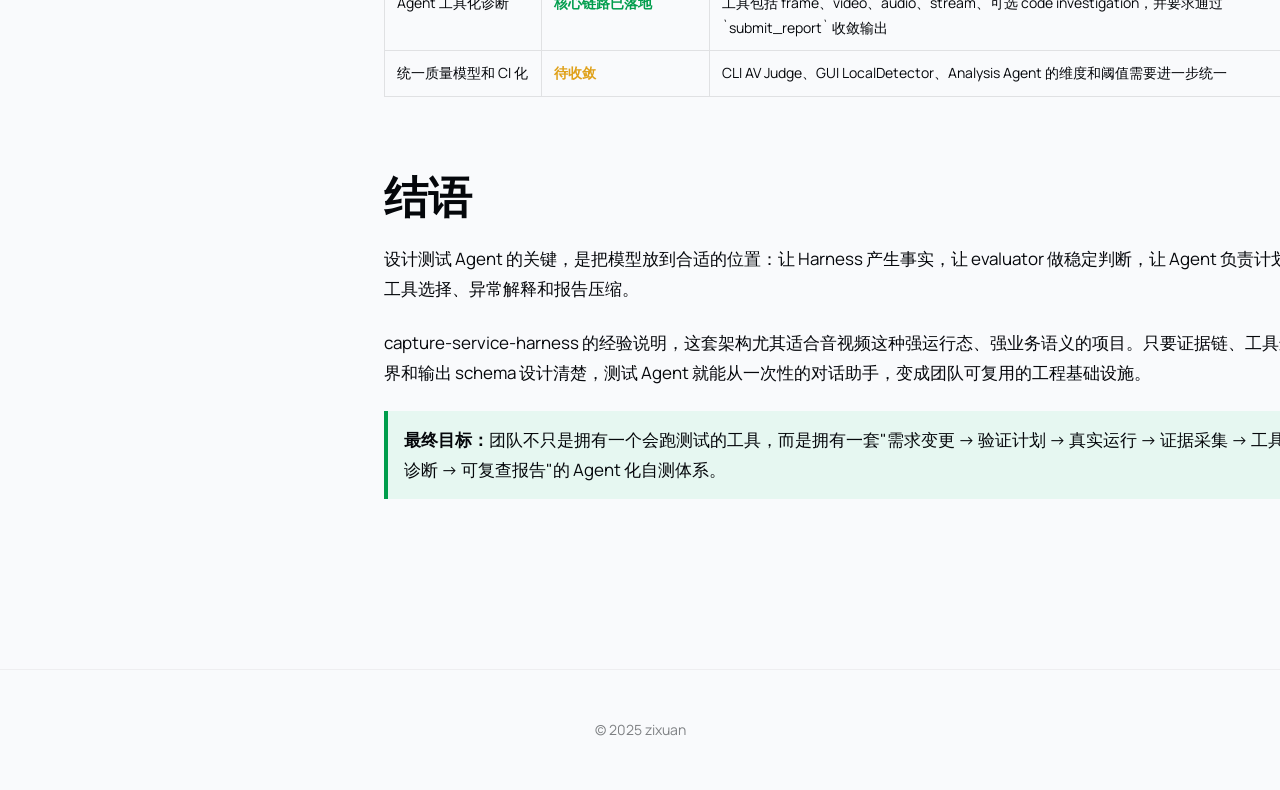
==== commit c91d2d2a: "style(blog): unify both articles to open layout with consistent hero - shared.css: add byline-avatar" ====
--- a/ai-agent-testing-practice-blog.html
+++ b/ai-agent-testing-practice-blog.html
@@ -6,99 +6,18 @@
   <title>如何设计测试 Agent：Harness 自测体系的架构方法</title>
   <link rel="stylesheet" href="shared.css" />
   <style>
-    /* ── Hero overrides ──────────────────────── */
-    .article-hero {
-      min-height: 680px;
-      align-items: center;
-      border-bottom: 1px solid var(--border-subtle);
-    }
-
+    /* ── Hero background ──────────────────────── */
     .article-hero::before {
       background:
-        radial-gradient(ellipse 50% 80% at 20% 0%, color-mix(in srgb, var(--accent) 6%, transparent) 0%, transparent 70%),
-        radial-gradient(ellipse 40% 60% at 80% 20%, rgba(147, 51, 234, 0.05) 0%, transparent 70%),
-        linear-gradient(90deg, rgba(255, 255, 255, 0.97) 0%, rgba(255, 255, 255, 0.86) 36%, rgba(255, 255, 255, 0.18) 68%),
+        linear-gradient(
+          to top,
+          oklch(0.1 0.01 260 / 0.85) 0%,
+          oklch(0.1 0.01 260 / 0.4) 50%,
+          oklch(0.1 0.01 260 / 0.1) 100%
+        ),
         url("./agent-testing-visuals/cover-background-testing-agent-harness-v2.png");
       background-size: cover;
       background-position: center;
-      transform: scale(1.01);
-    }
-
-    [data-theme="dark"] .article-hero::before {
-      background:
-        radial-gradient(ellipse 50% 80% at 20% 0%, color-mix(in srgb, var(--accent) 8%, transparent) 0%, transparent 70%),
-        radial-gradient(ellipse 40% 60% at 80% 20%, rgba(147, 51, 234, 0.08) 0%, transparent 70%),
-        linear-gradient(90deg, rgba(10, 10, 10, 0.97) 0%, rgba(10, 10, 10, 0.86) 36%, rgba(10, 10, 10, 0.18) 68%),
-        url("./agent-testing-visuals/cover-background-testing-agent-harness-v2.png");
-      background-size: cover;
-      background-position: center;
-    }
-
-    .hero-inner {
-      max-width: var(--max-width);
-      padding: 116px 28px 104px;
-    }
-
-    .article-hero h1 {
-      max-width: 760px;
-      font-size: clamp(42px, 7vw, 82px);
-      line-height: 1.04;
-      letter-spacing: 0;
-      color: var(--text-primary);
-    }
-
-    .article-hero .subtitle {
-      max-width: 700px;
-      font-size: 25px;
-      line-height: 1.58;
-      color: var(--text-secondary);
-    }
-
-    .article-hero .hero-tags span {
-      background: var(--bg-card);
-      border: 1px solid var(--border);
-      border-radius: var(--radius-full);
-      padding: 9px 15px;
-      color: var(--text-primary);
-      font-size: 15px;
-      font-weight: 700;
-      box-shadow: var(--shadow-sm);
-    }
-
-    [data-theme="dark"] .article-hero .hero-tags span {
-      background: var(--bg-elevated);
-    }
-
-    .article-hero .byline {
-      margin-top: 28px;
-      font-size: 15px;
-    }
-
-    .byline-avatar {
-      width: 36px;
-      height: 36px;
-      border-radius: 50%;
-      background: linear-gradient(135deg, var(--accent), #9333EA, #E53935);
-      display: flex;
-      align-items: center;
-      justify-content: center;
-      color: #fff;
-      font-weight: 700;
-      font-size: 14px;
-      flex-shrink: 0;
-    }
-
-    .byline-name {
-      font-weight: 600;
-      color: var(--text-primary);
-    }
-
-    .byline-sep {
-      color: var(--text-tertiary);
-    }
-
-    .byline-date {
-      color: var(--text-secondary);
     }
 
     /* ── TOC head / links ─────────────────────── */
@@ -134,22 +53,25 @@
 
     /* ── Sections ─────────────────────────────── */
     section {
-      background: var(--bg-card);
-      border: 1px solid var(--border);
-      border-radius: 10px;
-      margin-top: 18px;
-      padding: 32px 36px;
+      margin: 0 0 74px;
+      scroll-margin-top: 28px;
     }
 
     .article-content section h2 {
-      margin: 0 0 16px;
-      font-size: 26px;
+      margin: 0 0 22px;
+      font-size: clamp(30px, 4vw, 44px);
+      line-height: 1.18;
+      letter-spacing: 0;
+    }
+
+    section:target h2 {
+      color: var(--accent);
+    }
+
+    .article-content section h3 {
+      margin: 38px 0 14px;
+      font-size: 25px;
       line-height: 1.32;
-    }
-
-    .article-content section h3 {
-      margin: 28px 0 10px;
-      font-size: 19px;
     }
 
     .lead {
@@ -388,37 +310,6 @@
 
     /* ── Responsive ───────────────────────────── */
     @media (max-width: 760px) {
-      .article-hero {
-        min-height: 560px;
-      }
-
-      .article-hero::before {
-        background-image:
-          linear-gradient(180deg, rgba(250, 250, 250, 0.98) 0%, rgba(250, 250, 250, 0.9) 56%, rgba(250, 250, 250, 0.35) 100%),
-          url("./agent-testing-visuals/cover-background-testing-agent-harness-v2.png");
-        background-position: center right;
-      }
-
-      [data-theme="dark"] .article-hero::before {
-        background-image:
-          linear-gradient(180deg, rgba(10, 10, 10, 0.98) 0%, rgba(10, 10, 10, 0.9) 56%, rgba(10, 10, 10, 0.35) 100%),
-          url("./agent-testing-visuals/cover-background-testing-agent-harness-v2.png");
-        background-position: center right;
-      }
-
-      .hero-inner {
-        padding: 84px 22px 76px;
-      }
-
-      .article-hero h1 {
-        font-size: 38px;
-      }
-
-      .article-hero .subtitle {
-        font-size: 20px;
-      }
-
-      section { padding: 24px; }
       .grid-2, .grid-3, .visual-grid, .mini-flow { grid-template-columns: 1fr; }
       .mini-step::after { display: none; }
     }
--- a/shared.css
+++ b/shared.css
@@ -20,6 +20,8 @@
   --accent: oklch(0.55 0.25 260);
   --accent-soft: oklch(0.94 0.04 260);
   --accent-hover: oklch(0.48 0.25 260);
+  --signal: oklch(0.7 0.18 55);
+  --signal-soft: oklch(0.96 0.04 55);
   --success: oklch(0.6 0.18 155);
   --success-soft: oklch(0.96 0.03 155);
   --warning: oklch(0.75 0.15 80);
@@ -107,6 +109,8 @@
   --accent: oklch(0.65 0.22 260);
   --accent-soft: oklch(0.22 0.05 260);
   --accent-hover: oklch(0.72 0.2 260);
+  --signal: oklch(0.78 0.16 55);
+  --signal-soft: oklch(0.22 0.05 55);
   --success: oklch(0.72 0.16 155);
   --success-soft: oklch(0.2 0.04 155);
   --warning: oklch(0.8 0.14 80);
@@ -371,6 +375,37 @@
   color: oklch(0.6 0.005 260);
 }
 
+.article-hero .byline-avatar,
+.hero .byline-avatar {
+  width: 36px;
+  height: 36px;
+  border-radius: var(--radius-full);
+  background: linear-gradient(135deg, var(--accent), #9333EA);
+  display: flex;
+  align-items: center;
+  justify-content: center;
+  color: #fff;
+  font-weight: 700;
+  font-size: 14px;
+  flex-shrink: 0;
+}
+
+.article-hero .byline-name,
+.hero .byline-name {
+  font-weight: 600;
+  color: oklch(0.9 0.003 260);
+}
+
+.article-hero .byline-sep,
+.hero .byline-sep {
+  color: oklch(0.6 0.005 260);
+}
+
+.article-hero .byline-date,
+.hero .byline-date {
+  color: oklch(0.75 0.005 260);
+}
+
 /* ── Article Layout (Grid + TOC) ───────────── */
 .article-layout,
 .doc-shell {
@@ -438,7 +473,7 @@
 
 /* ── Article Content ───────────────────────── */
 .article-content {
-  max-width: 68ch;
+  max-width: 100%;
 }
 
 /* ── Article Typography ────────────────────── */
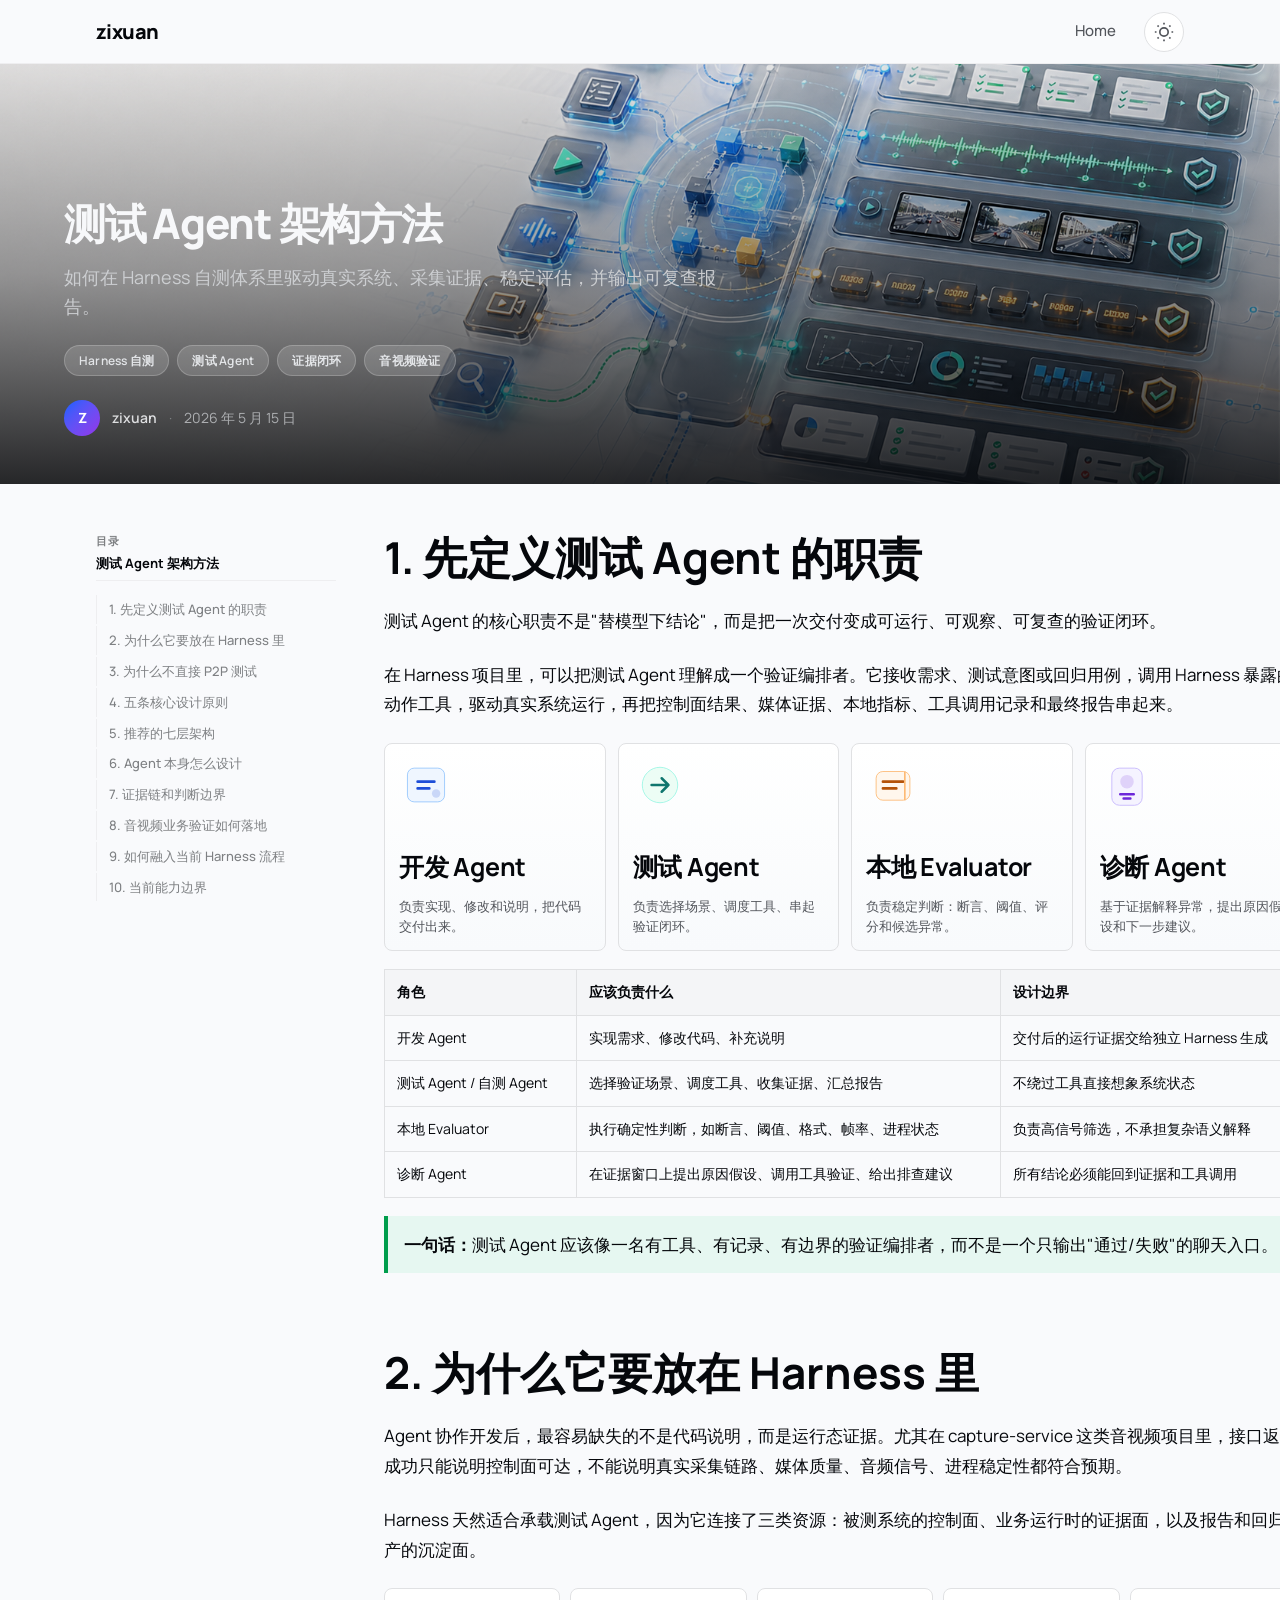
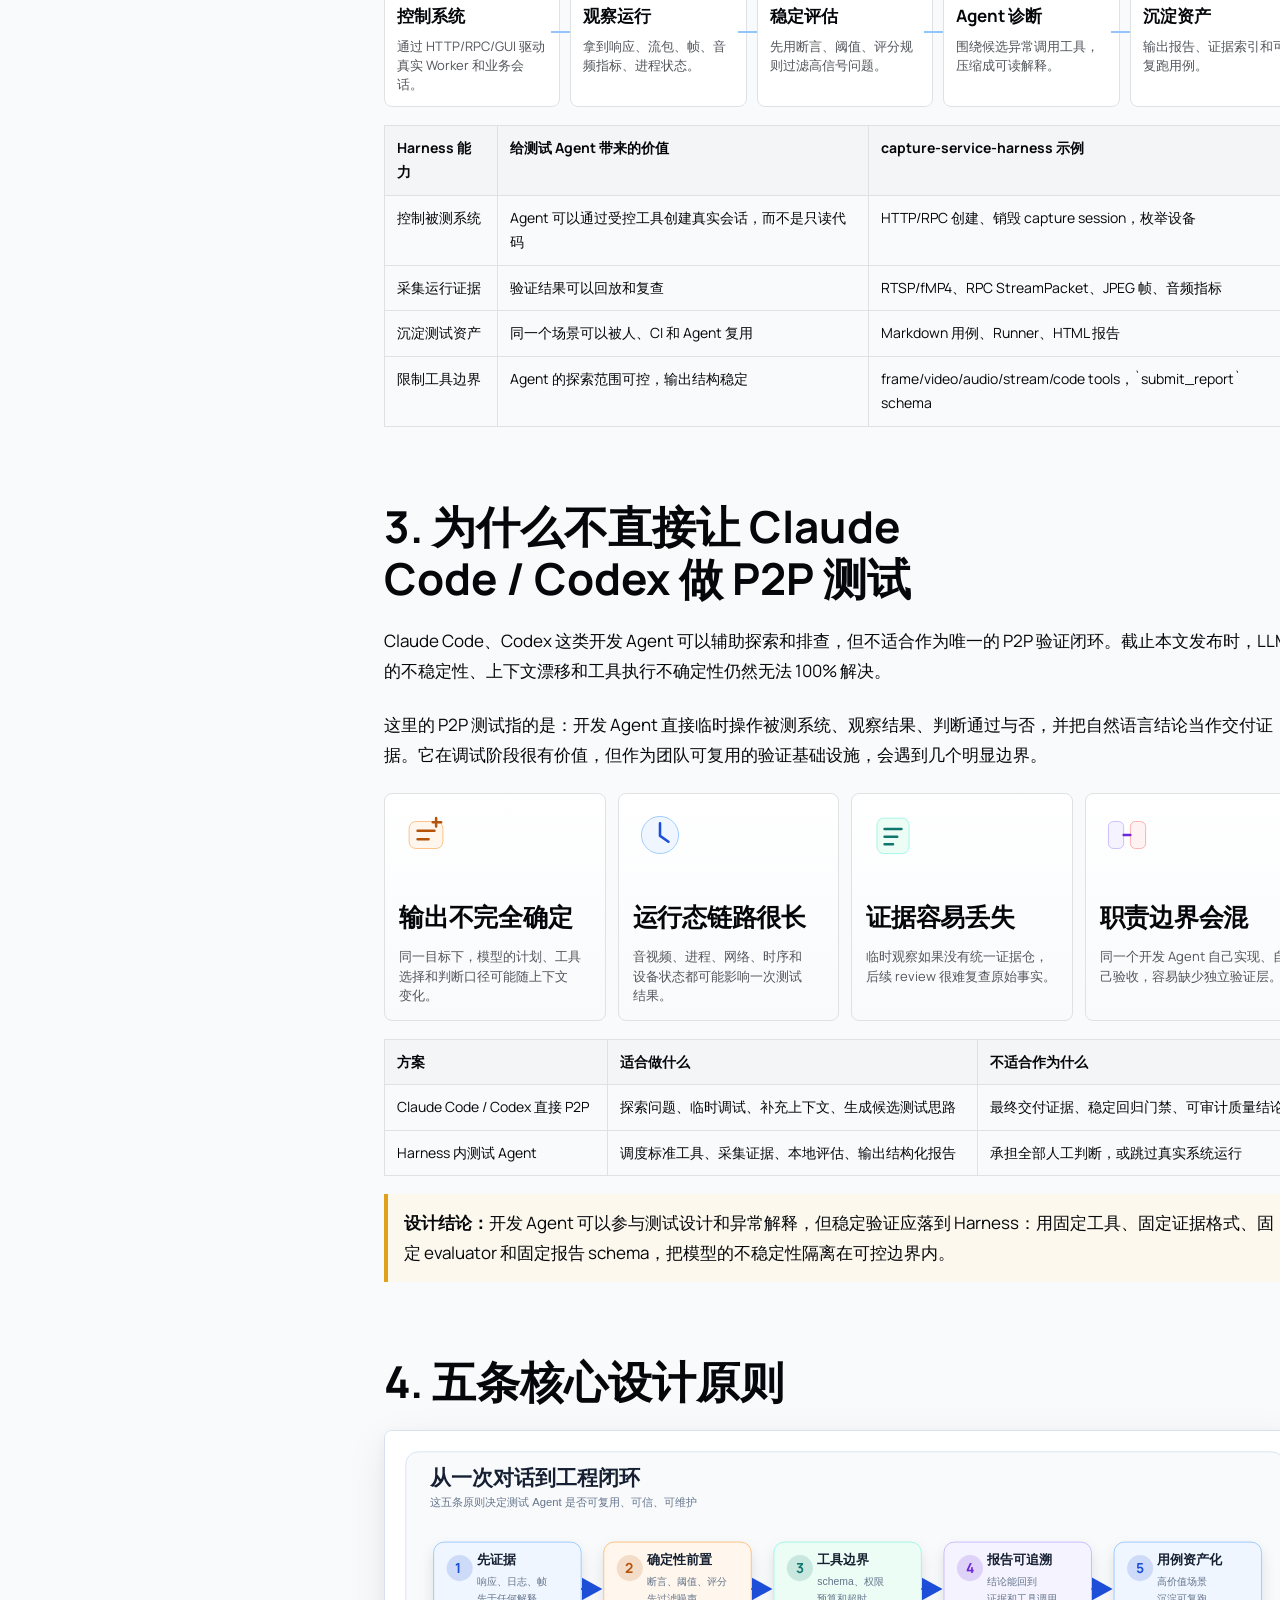
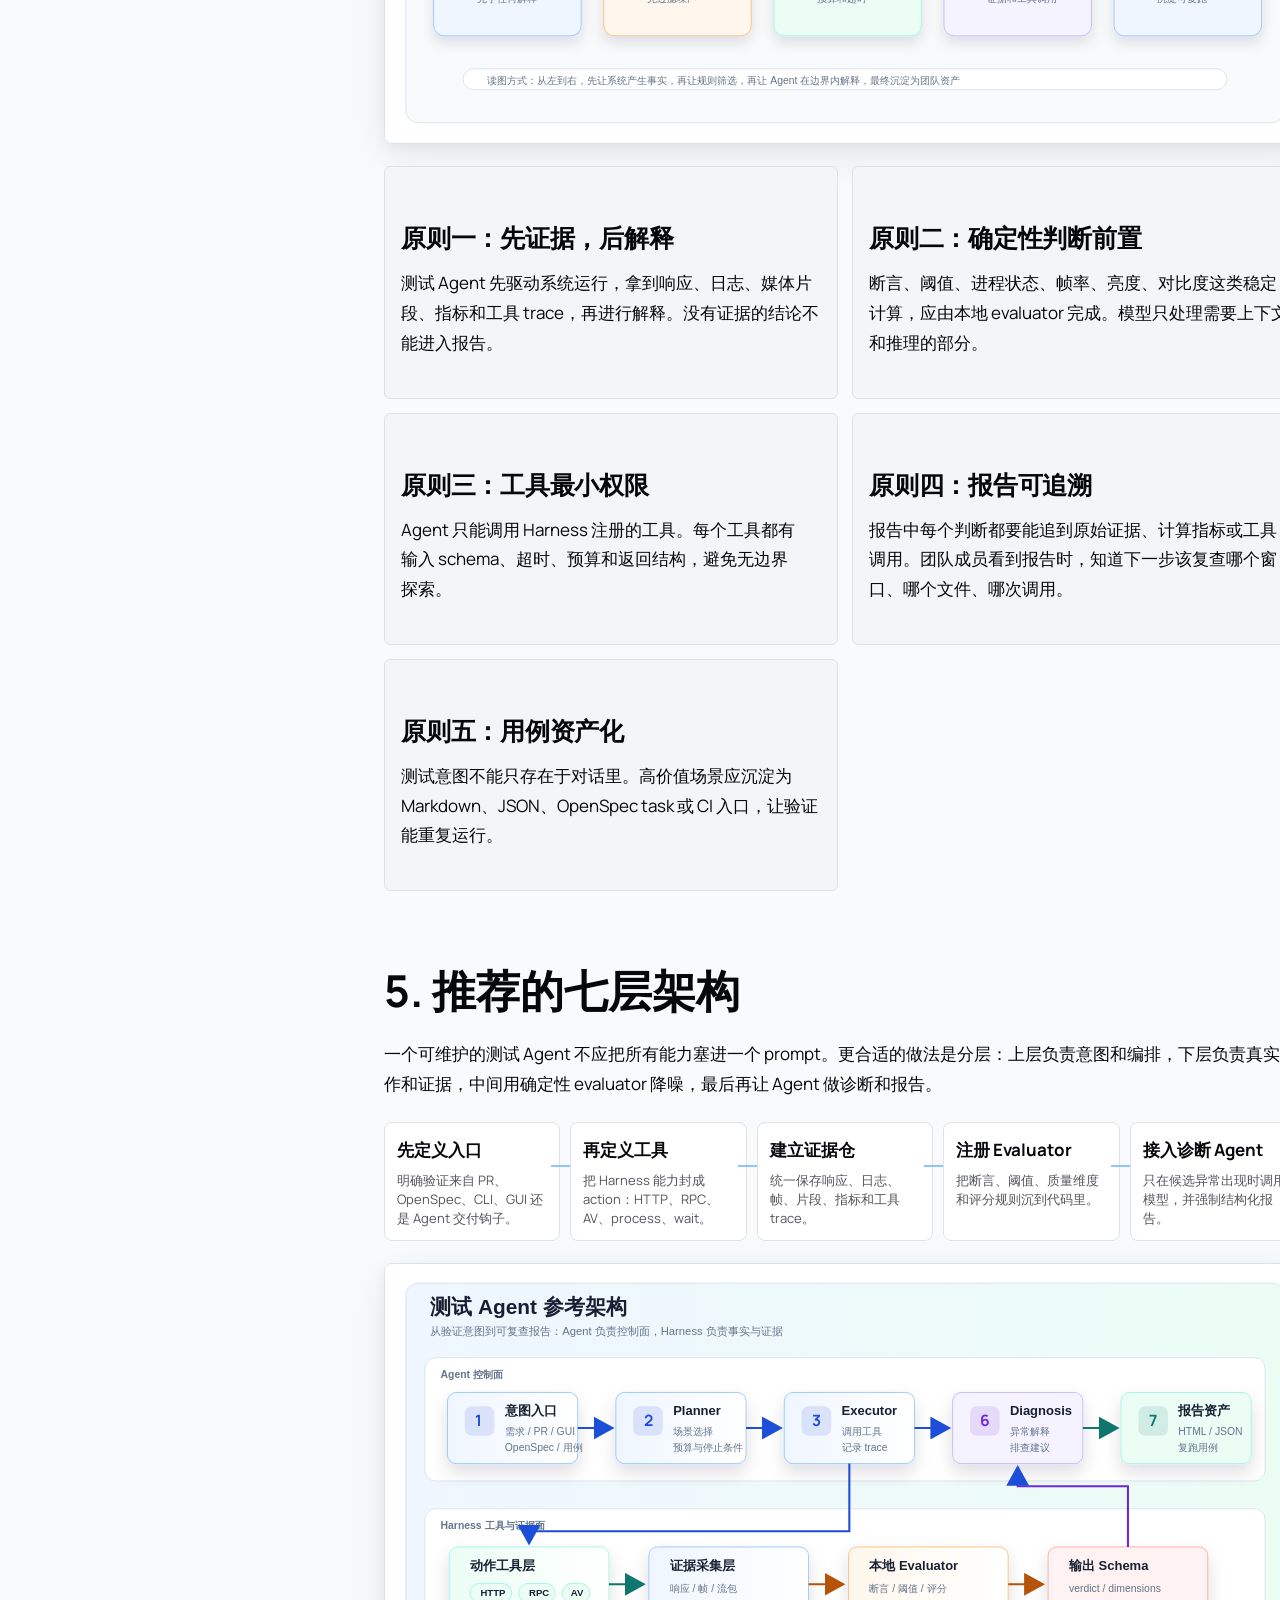
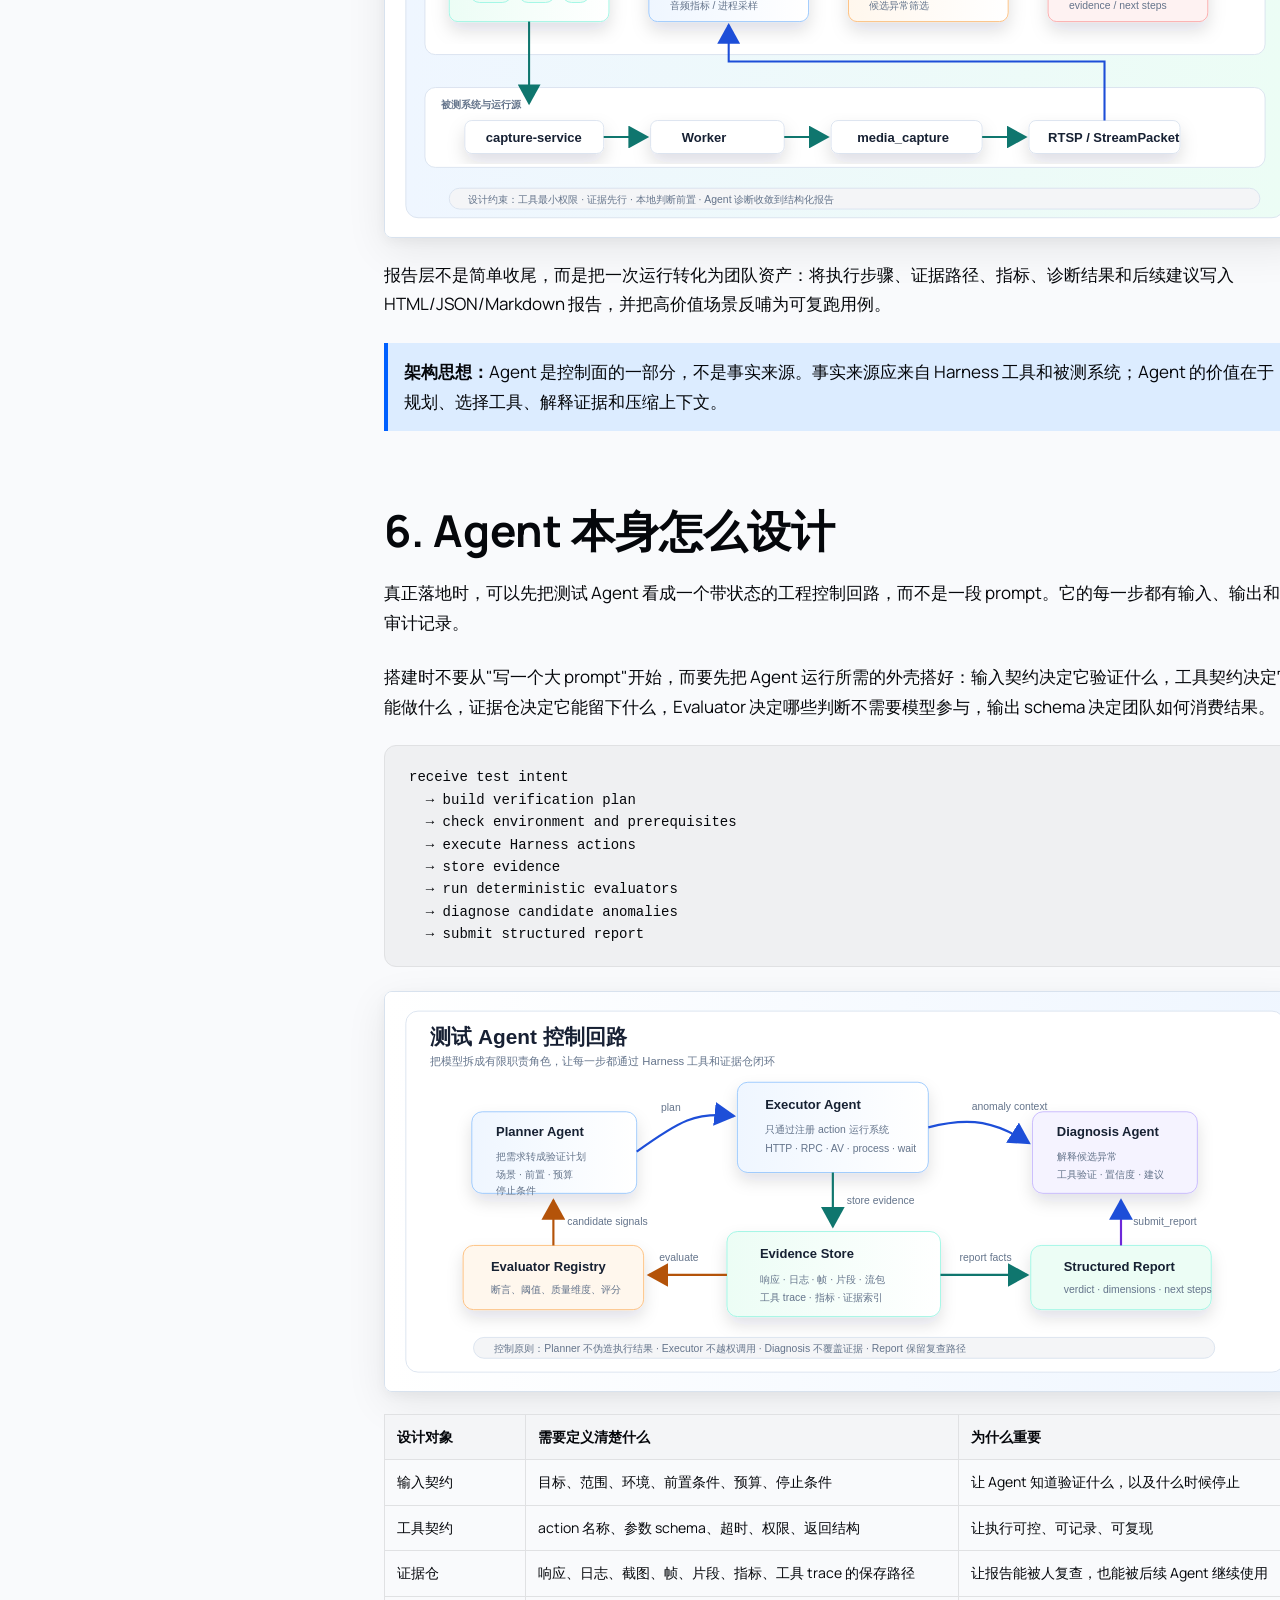
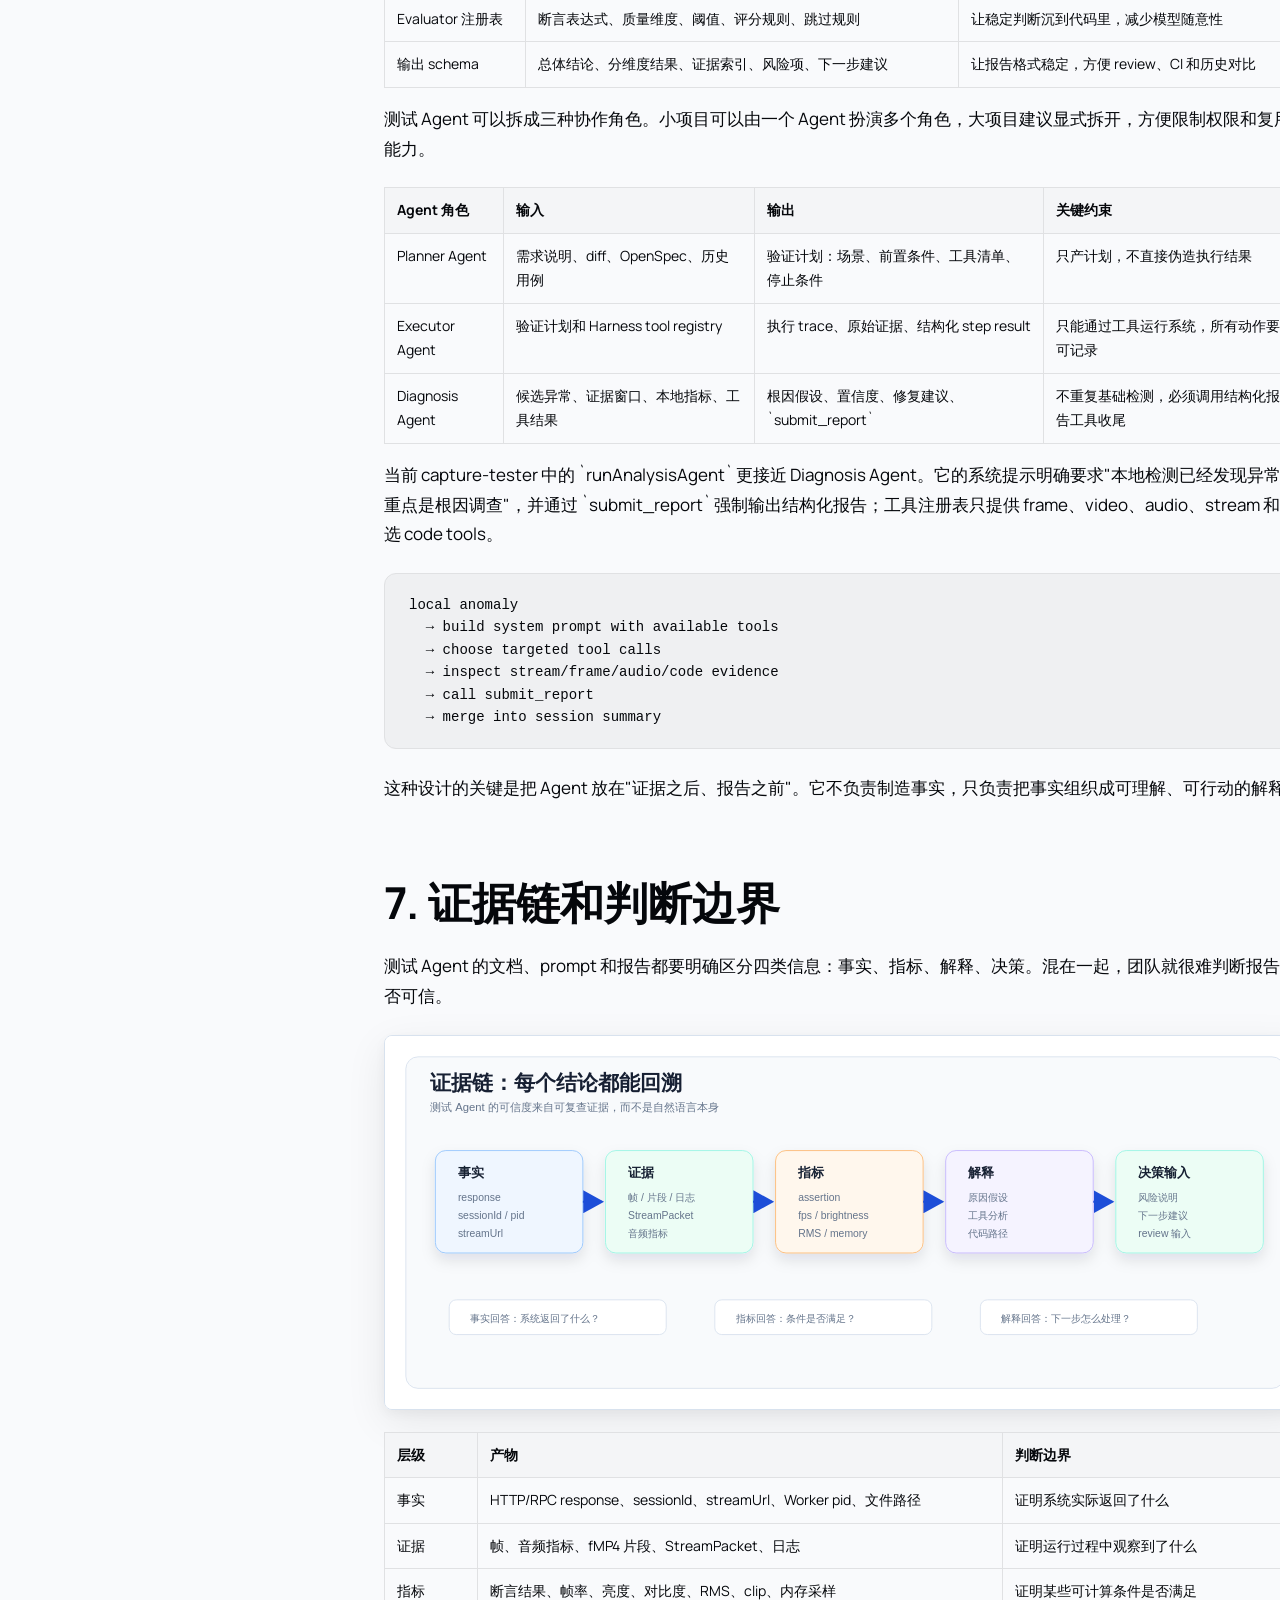
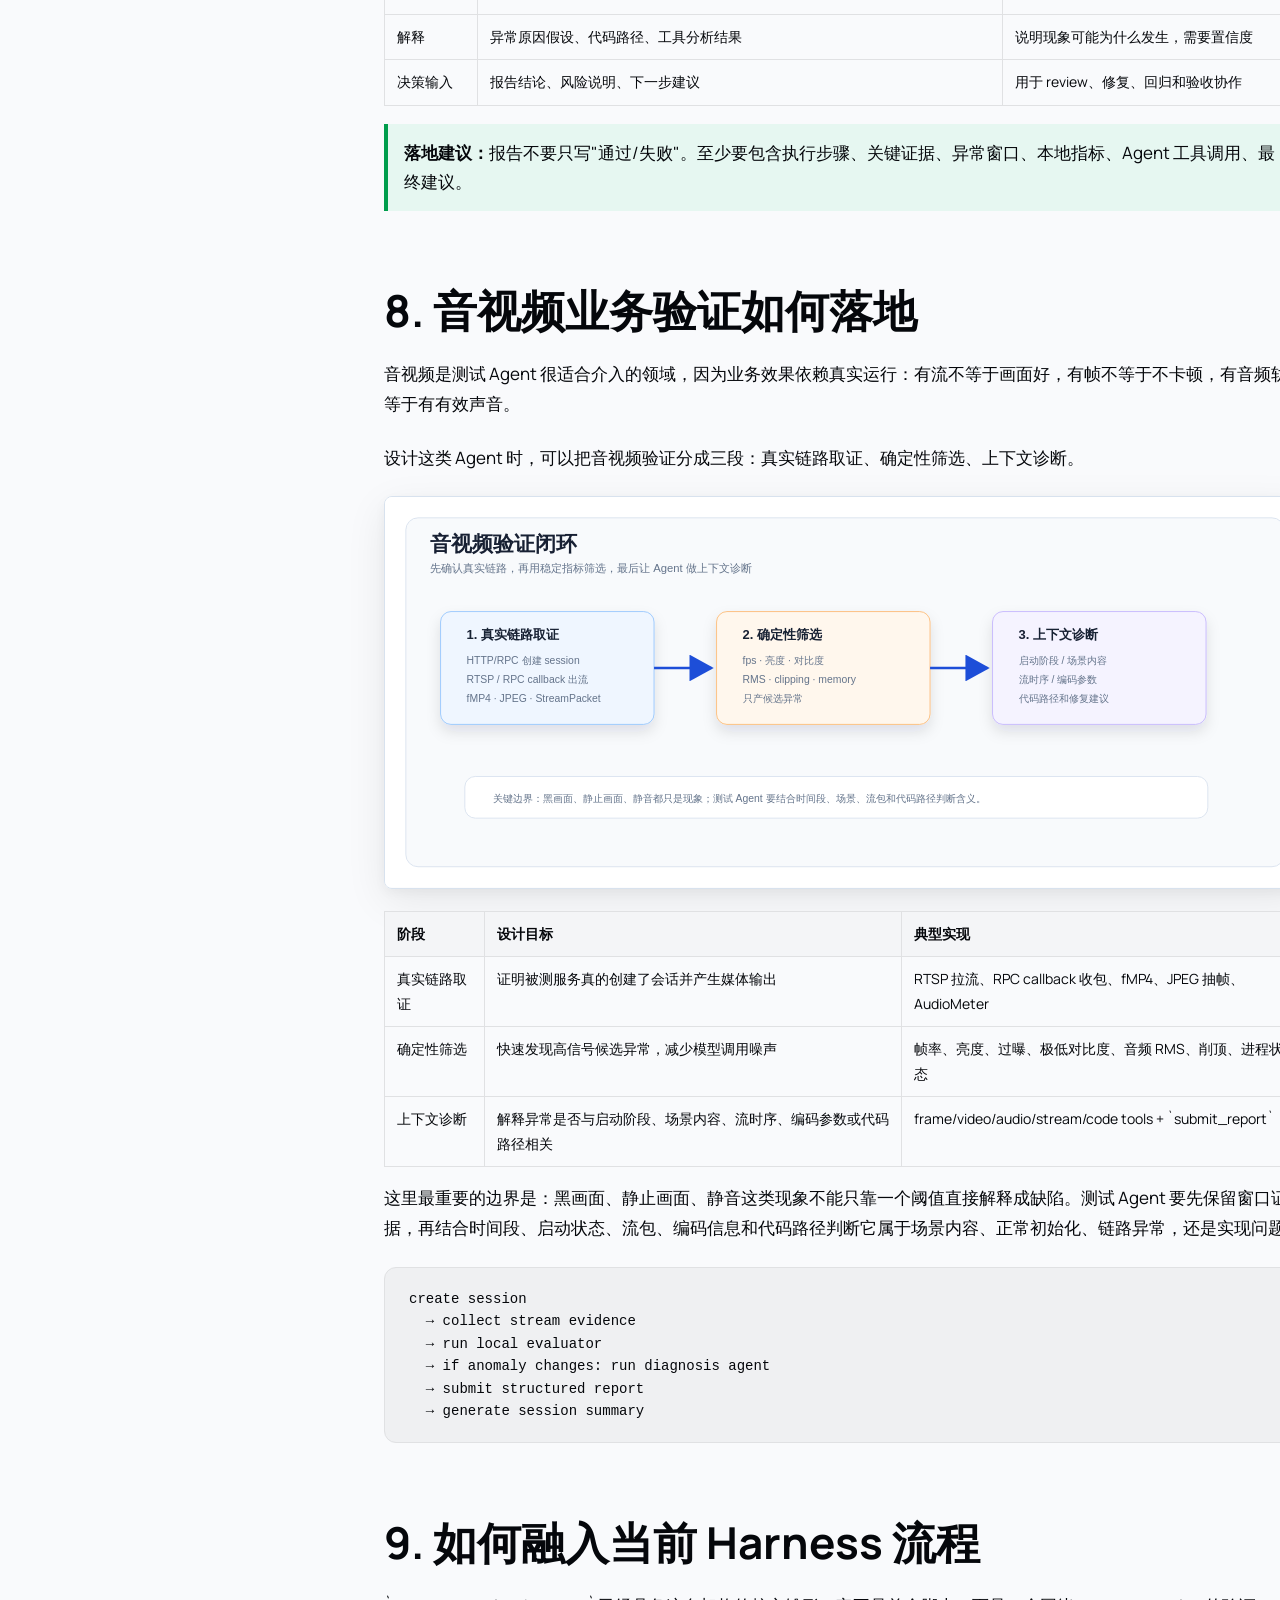
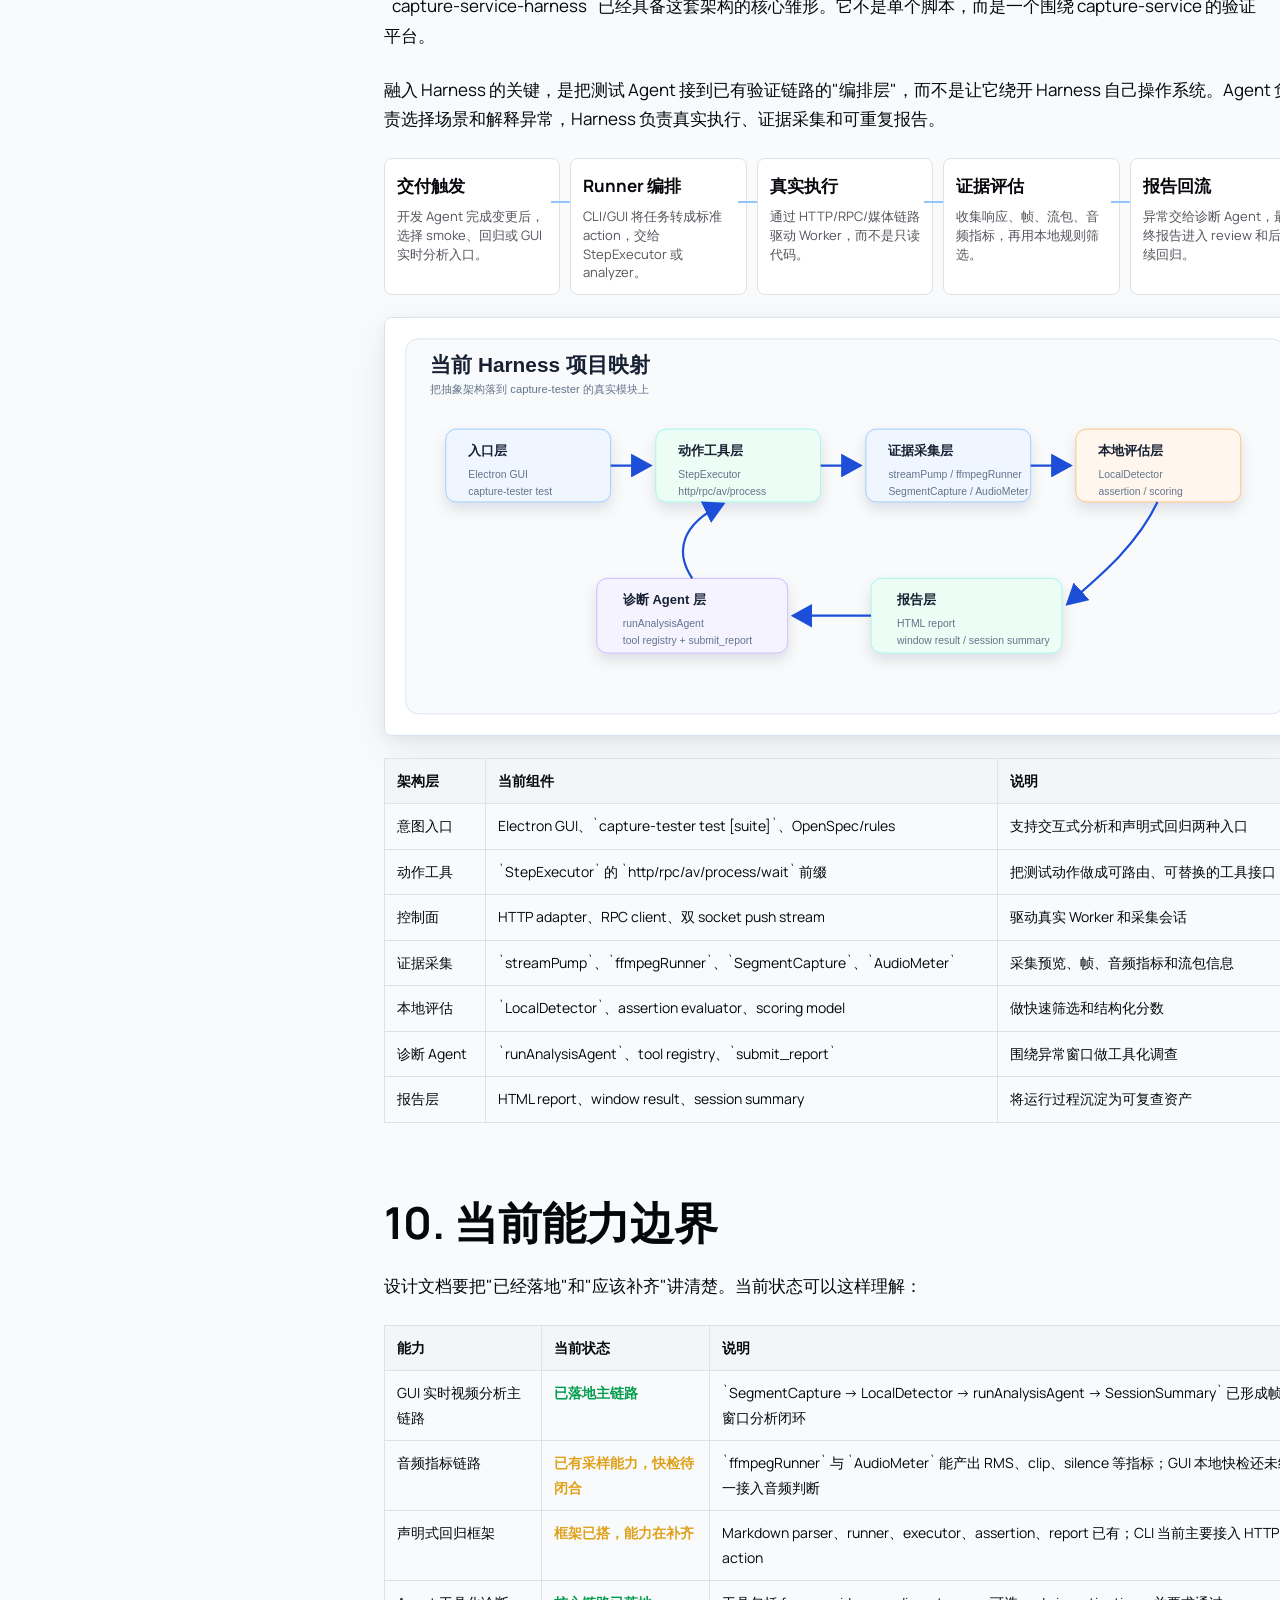
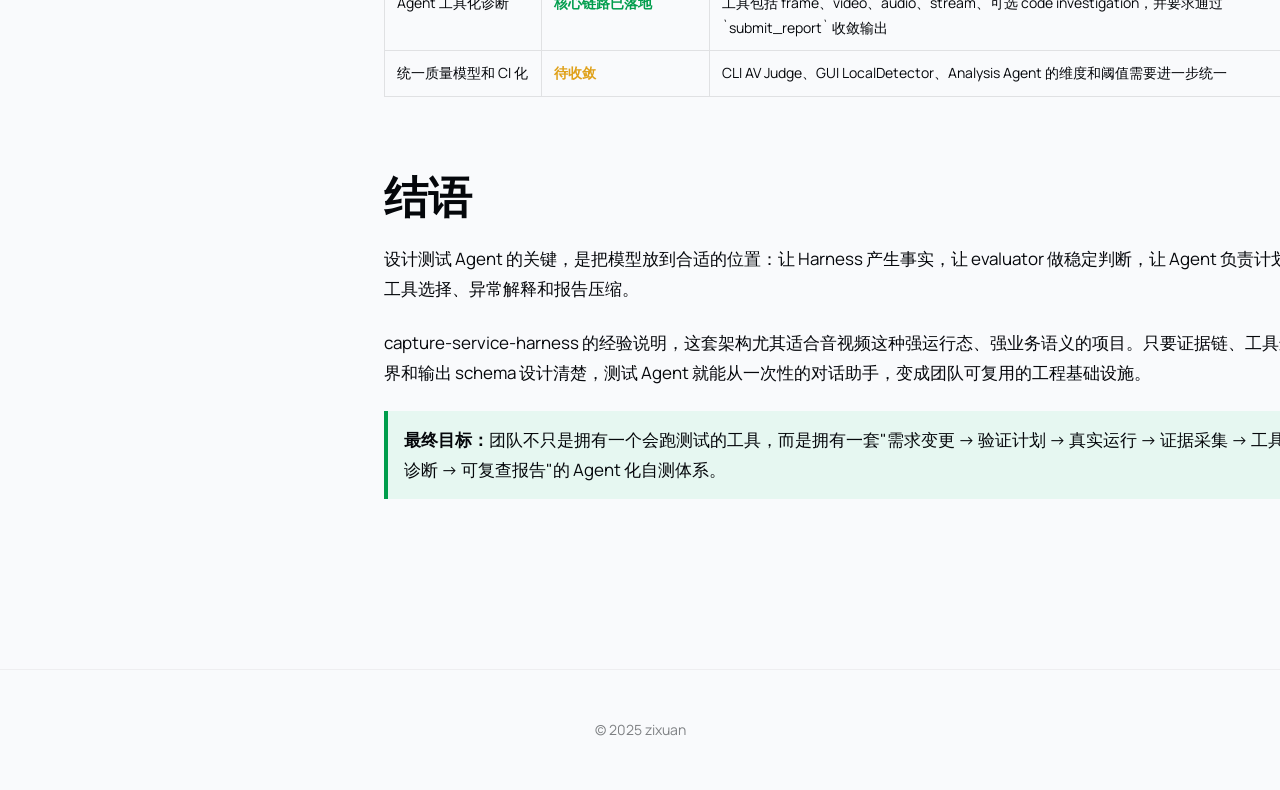
==== commit 38fa11af: "Add lock screen capture article" ====
--- a/ai-agent-testing-practice-blog.html
+++ b/ai-agent-testing-practice-blog.html
@@ -351,7 +351,7 @@
         <div class="byline-avatar">Z</div>
         <span class="byline-name">zixuan</span>
         <span class="byline-sep">&middot;</span>
-        <span class="byline-date">2025 年 6 月</span>
+        <span class="byline-date">2026 年 5 月 15 日</span>
       </div>
     </div>
   </header>
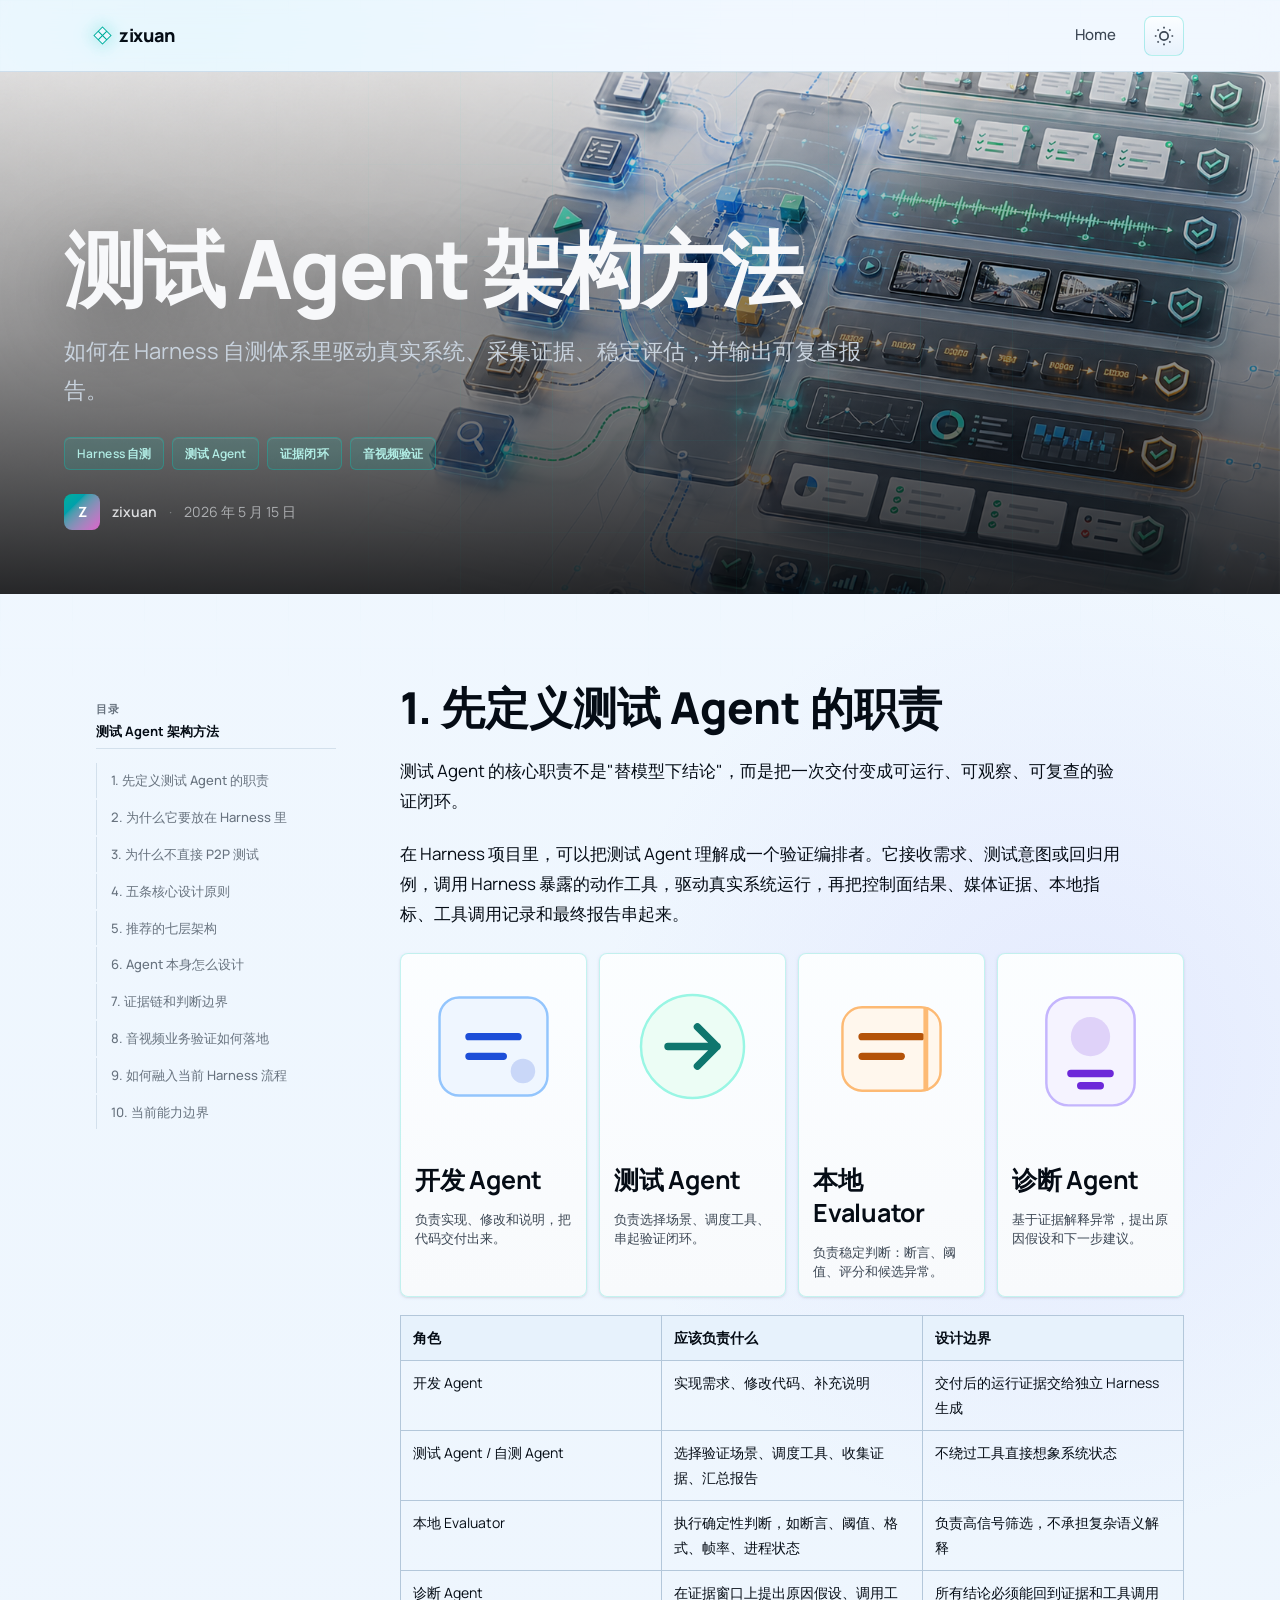
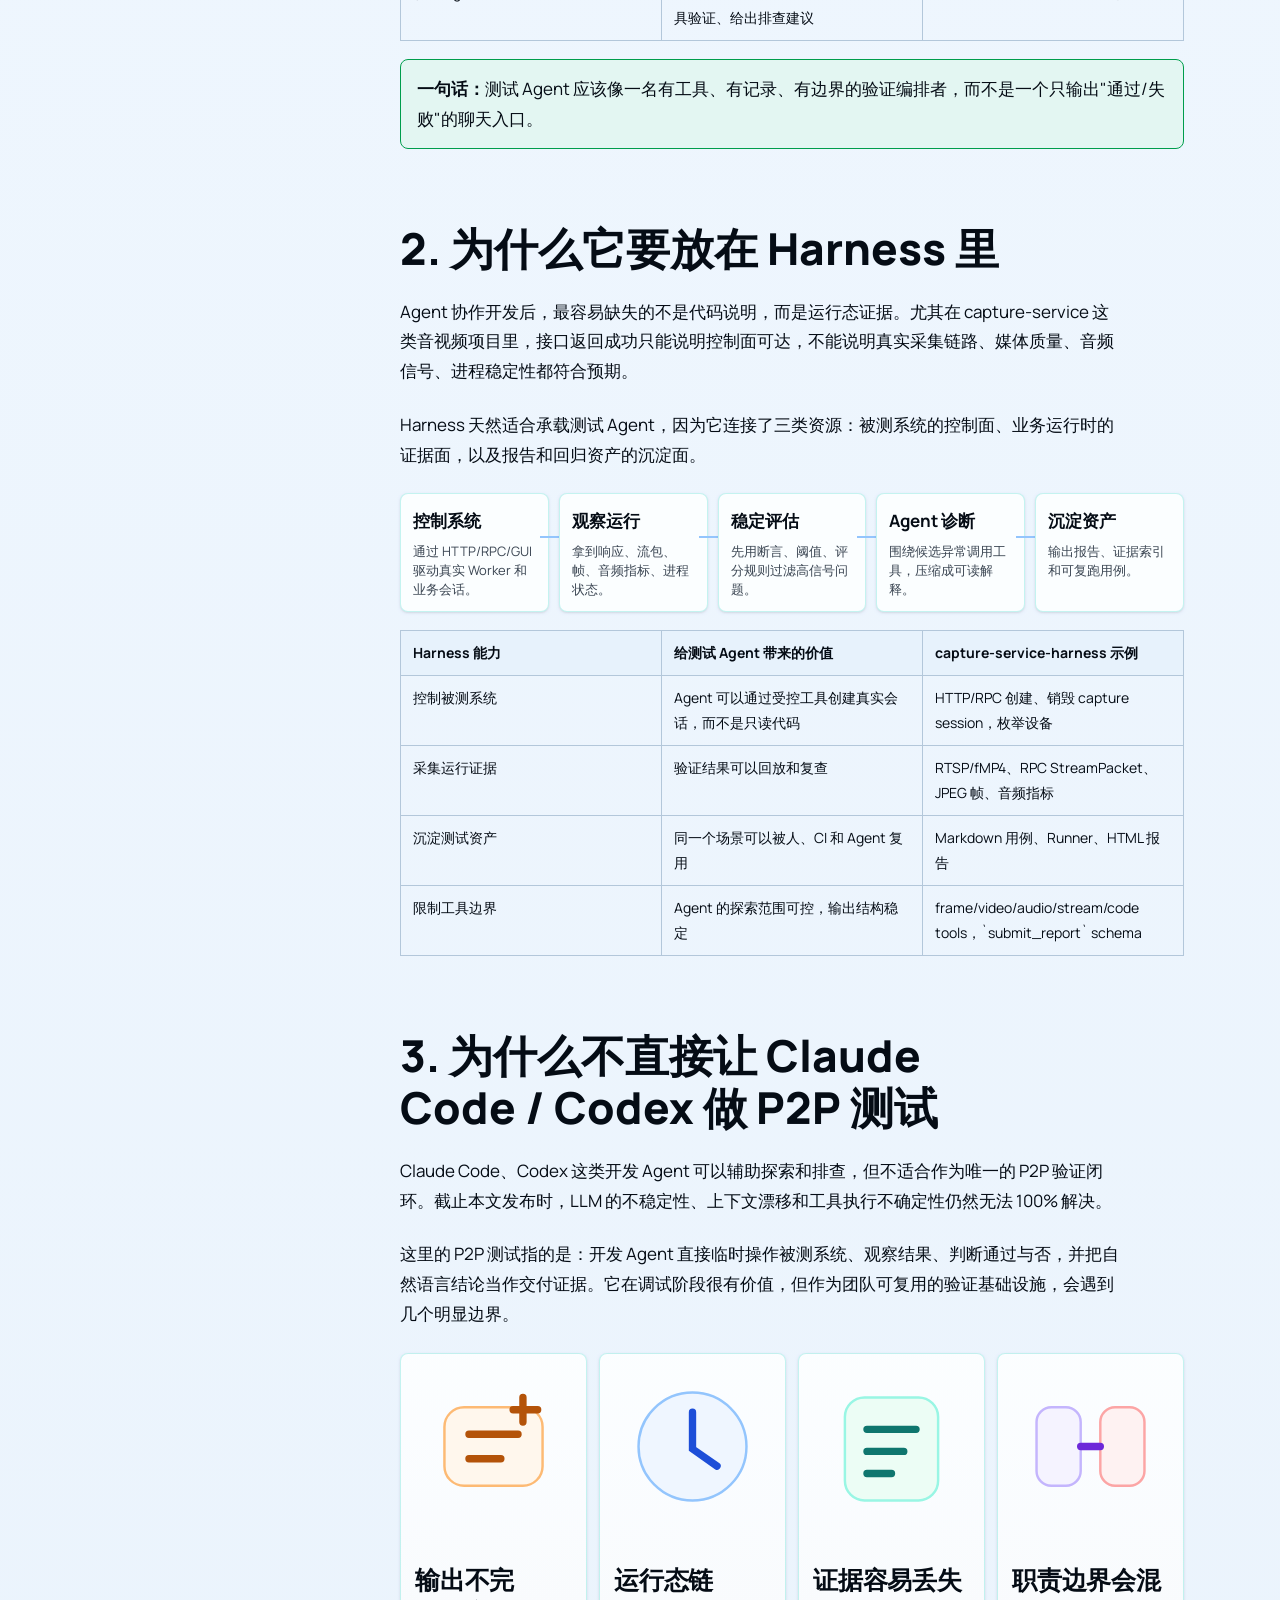
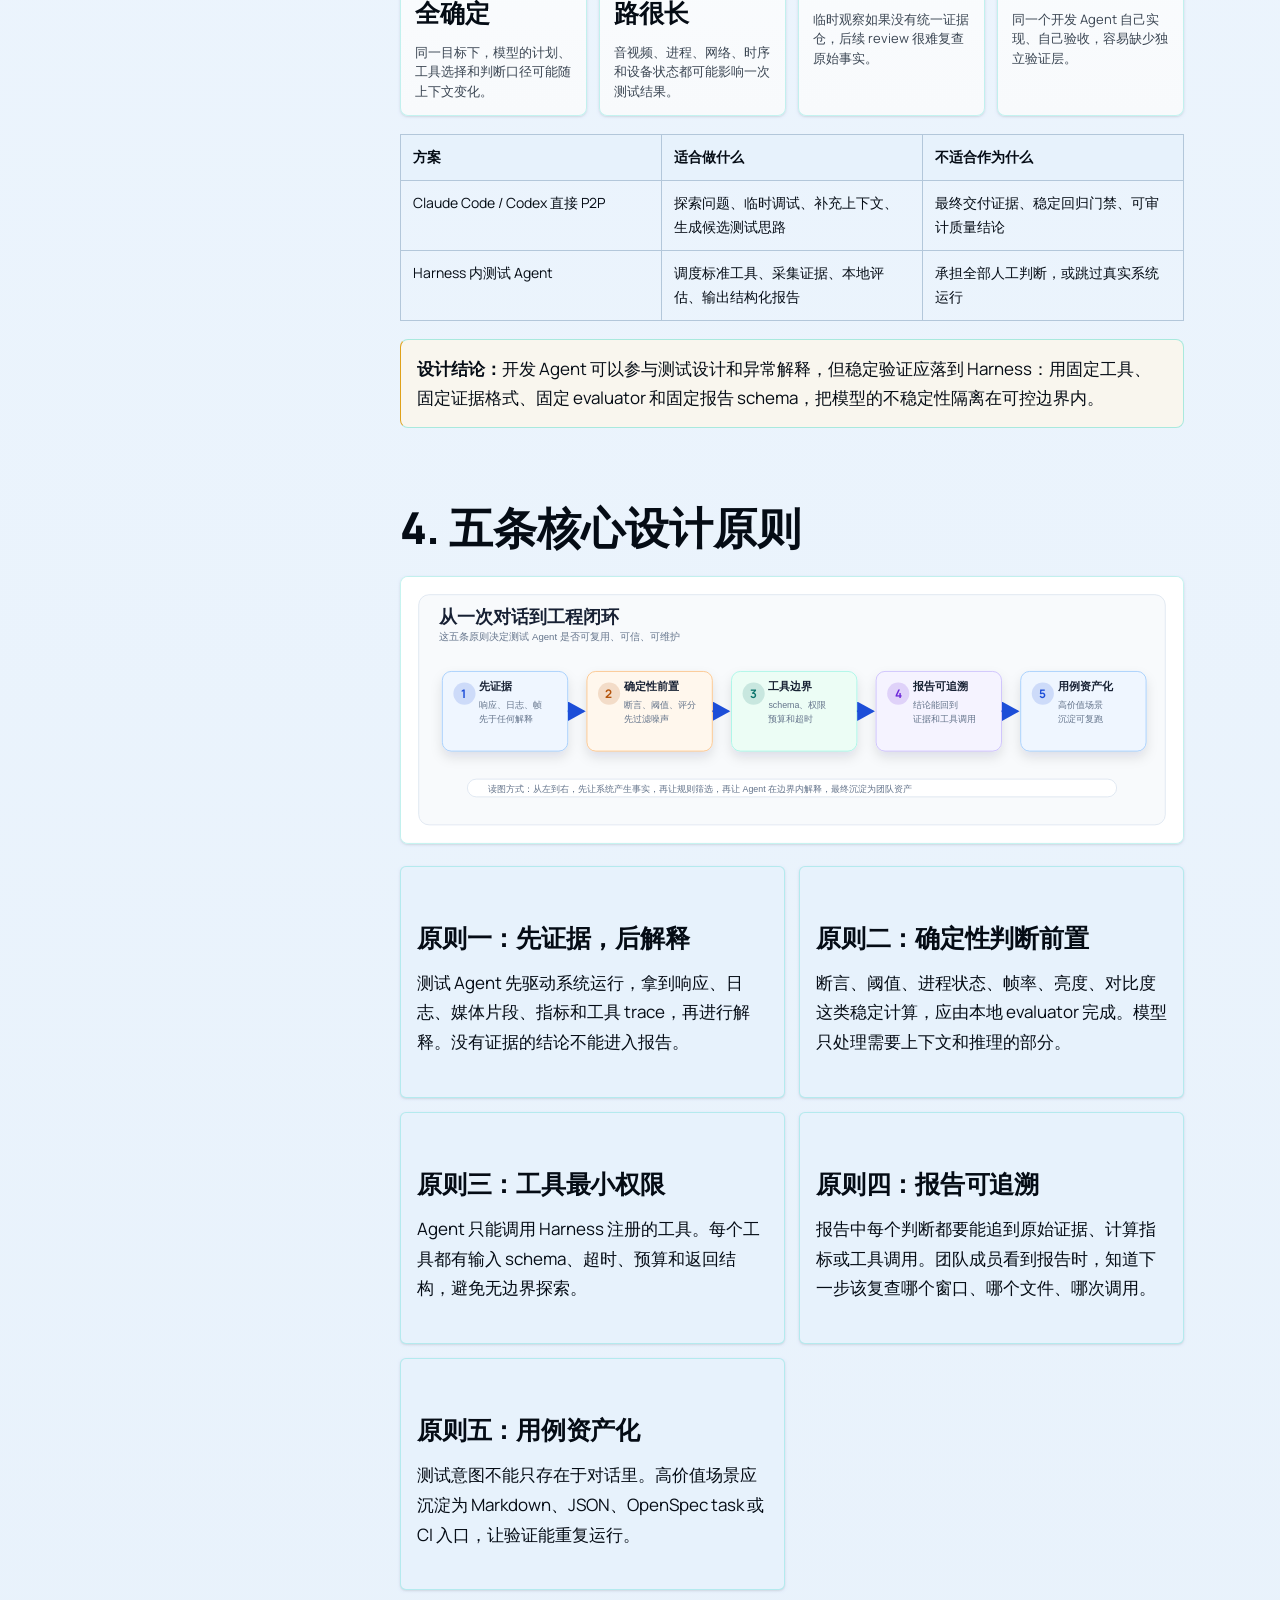
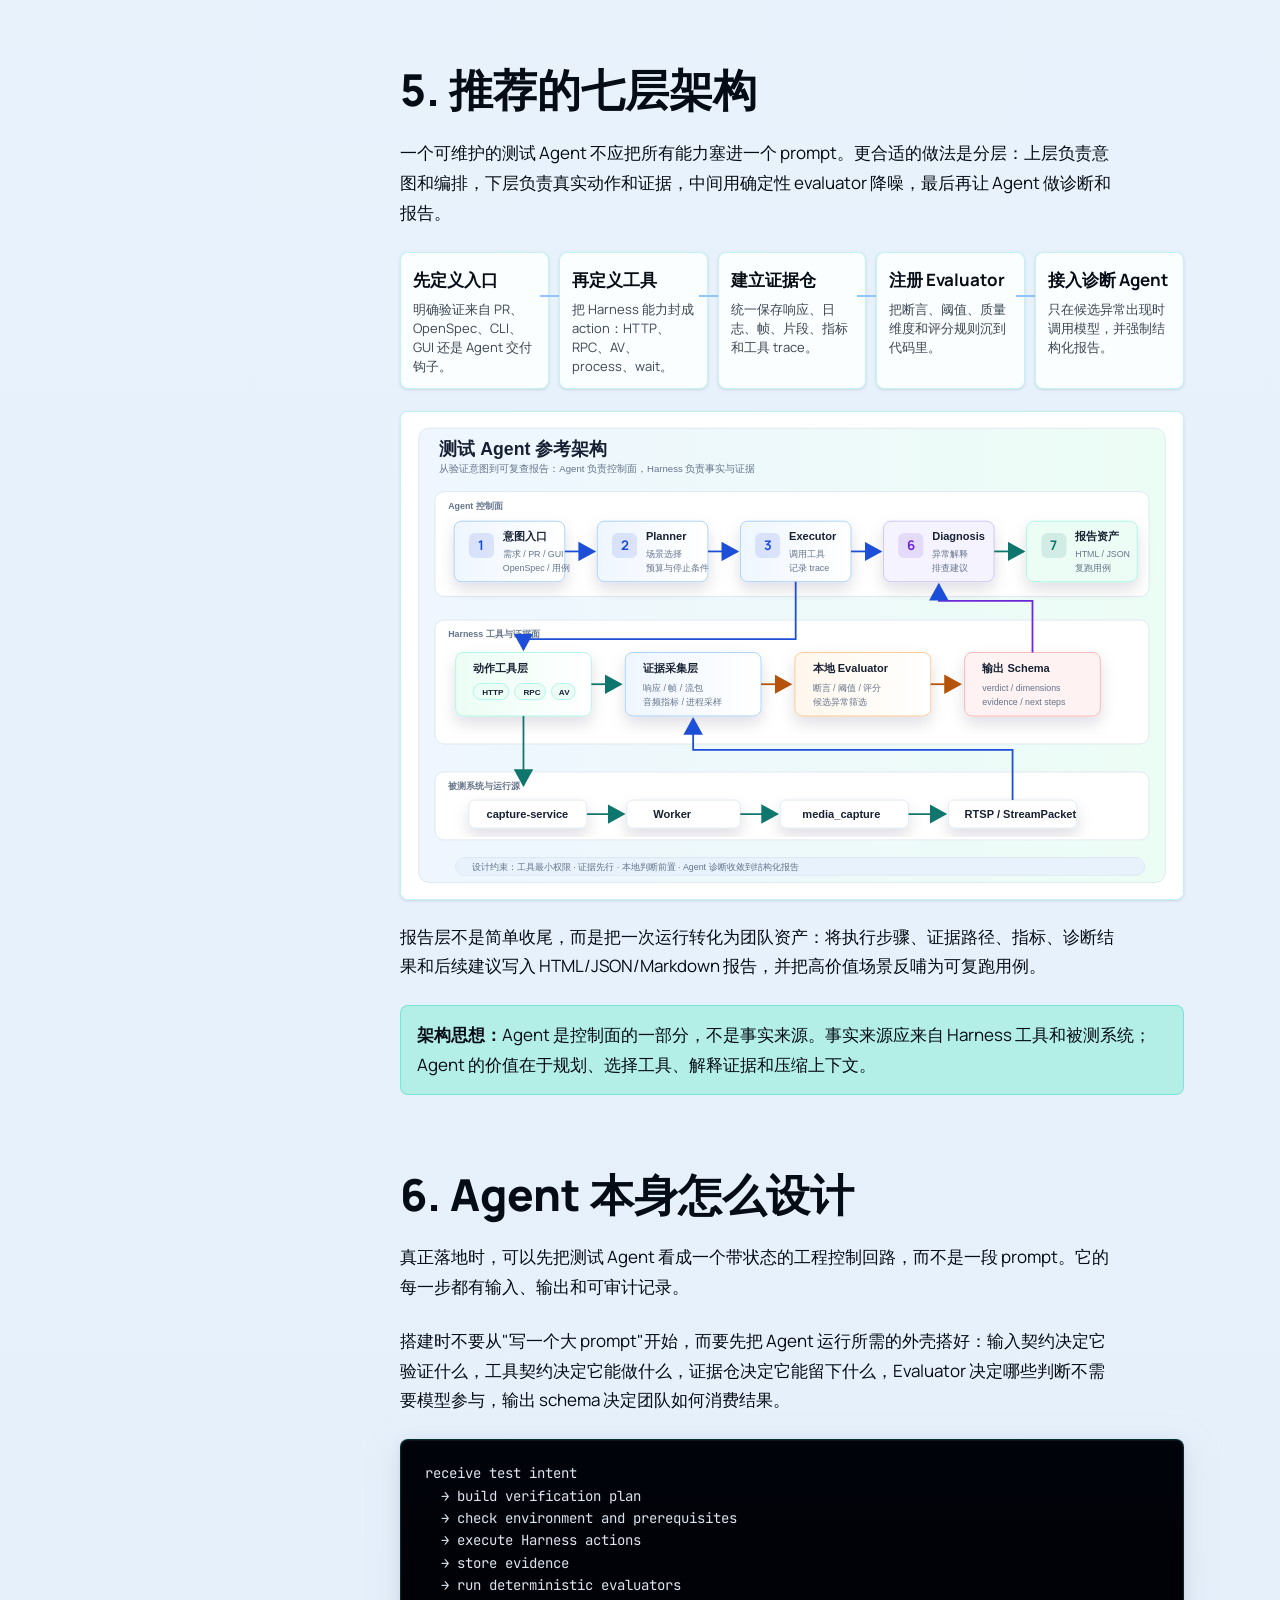
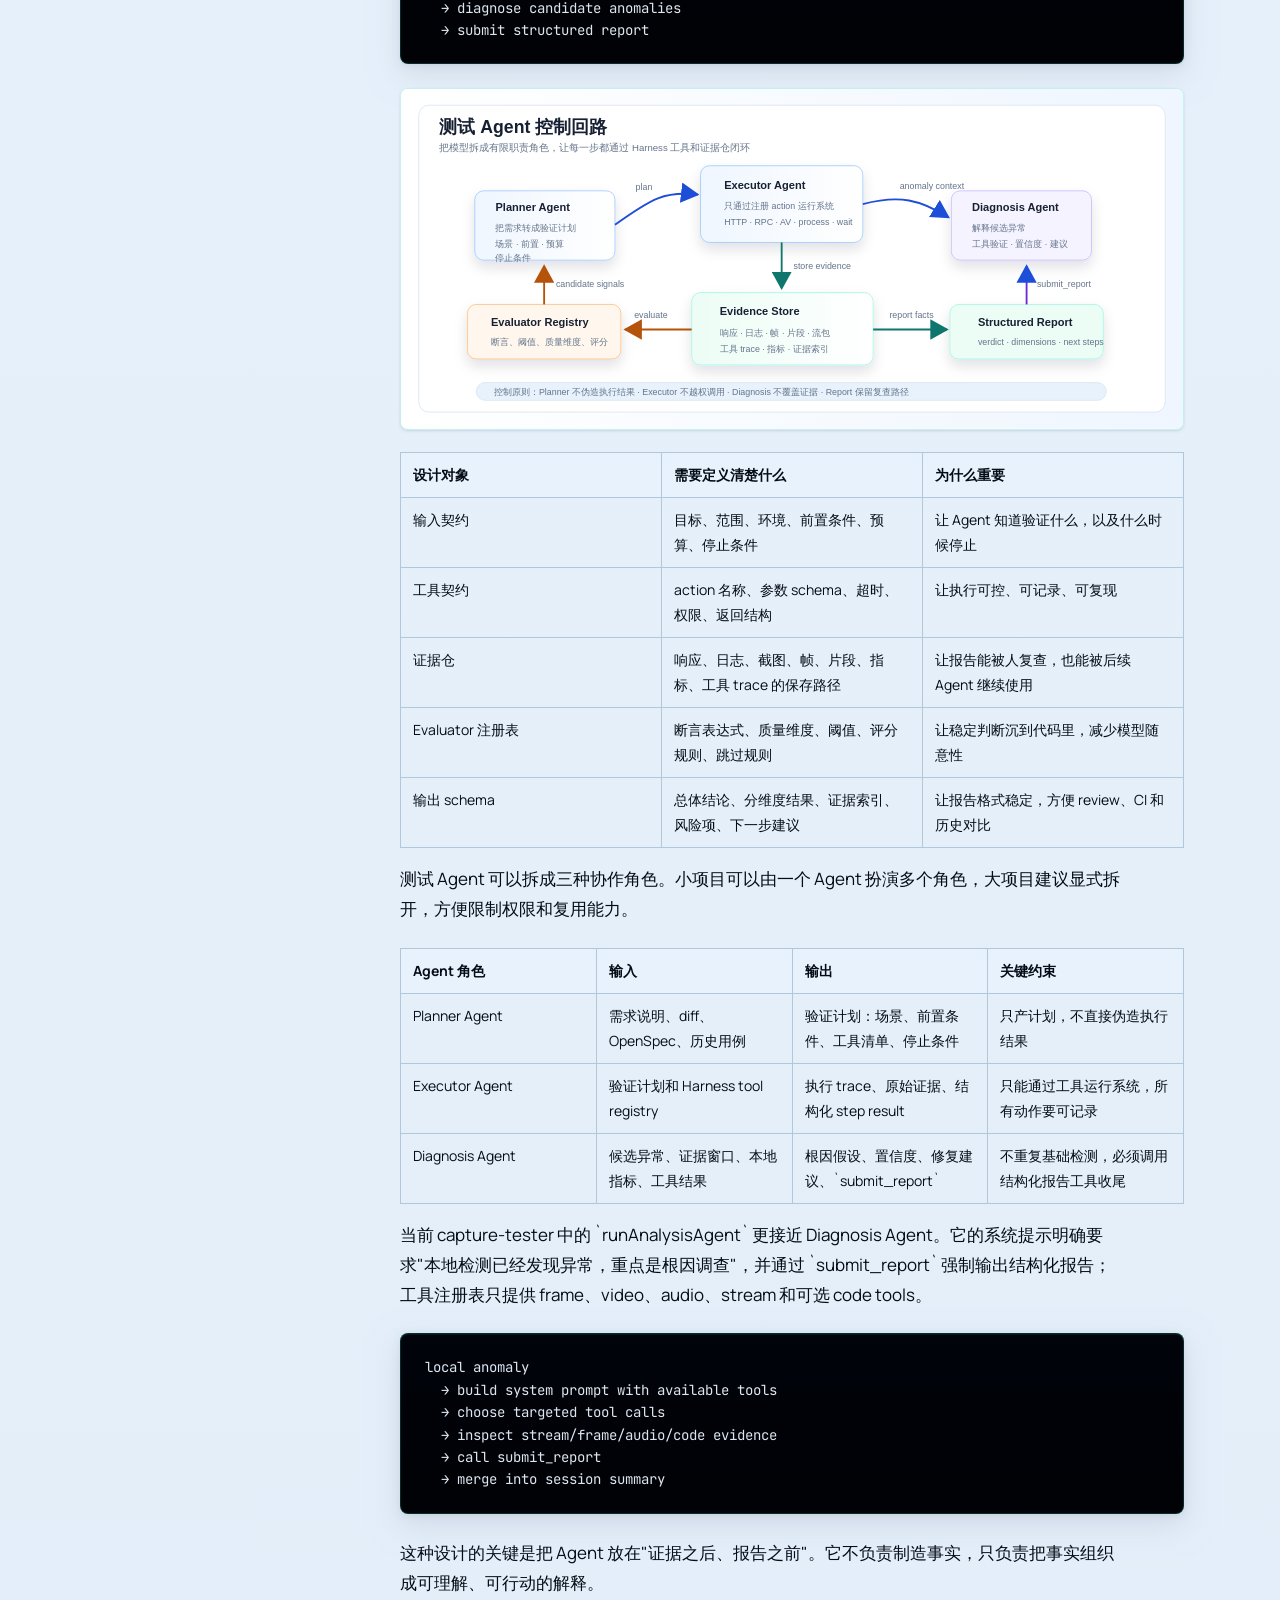
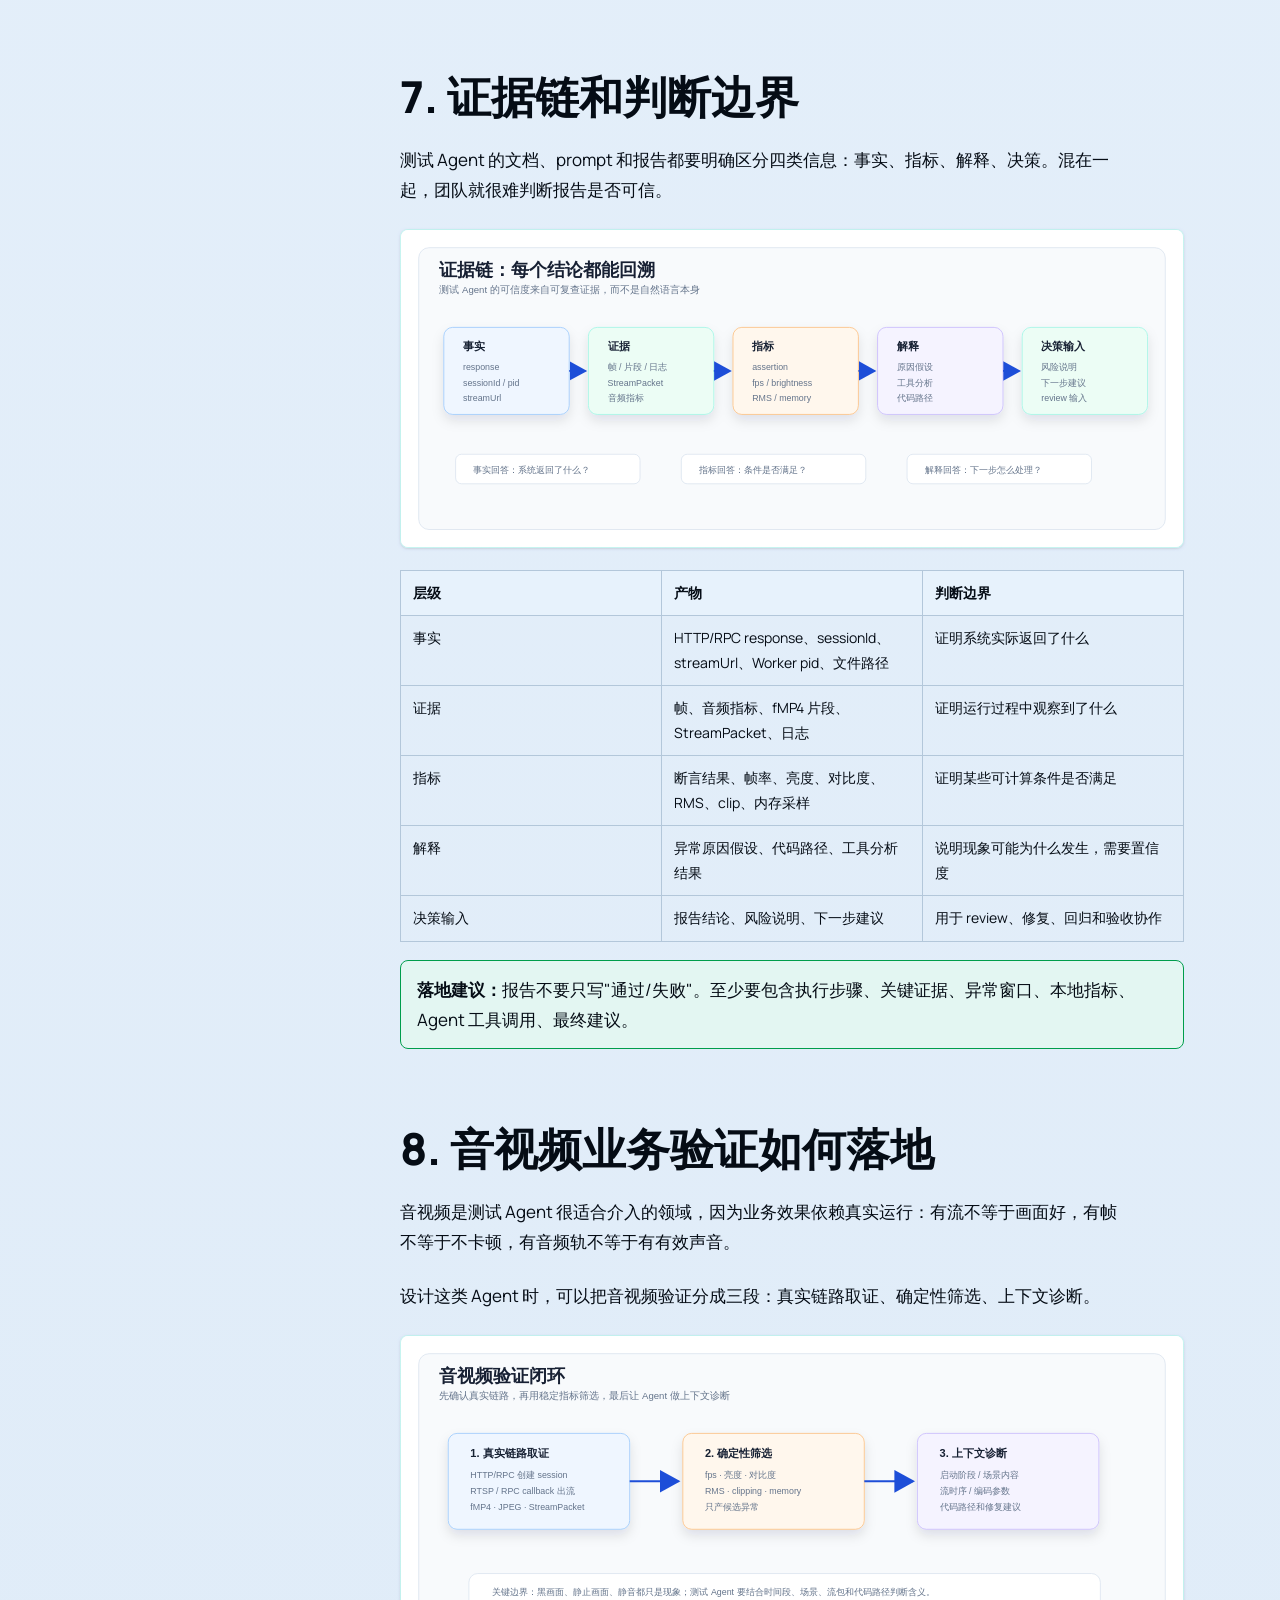
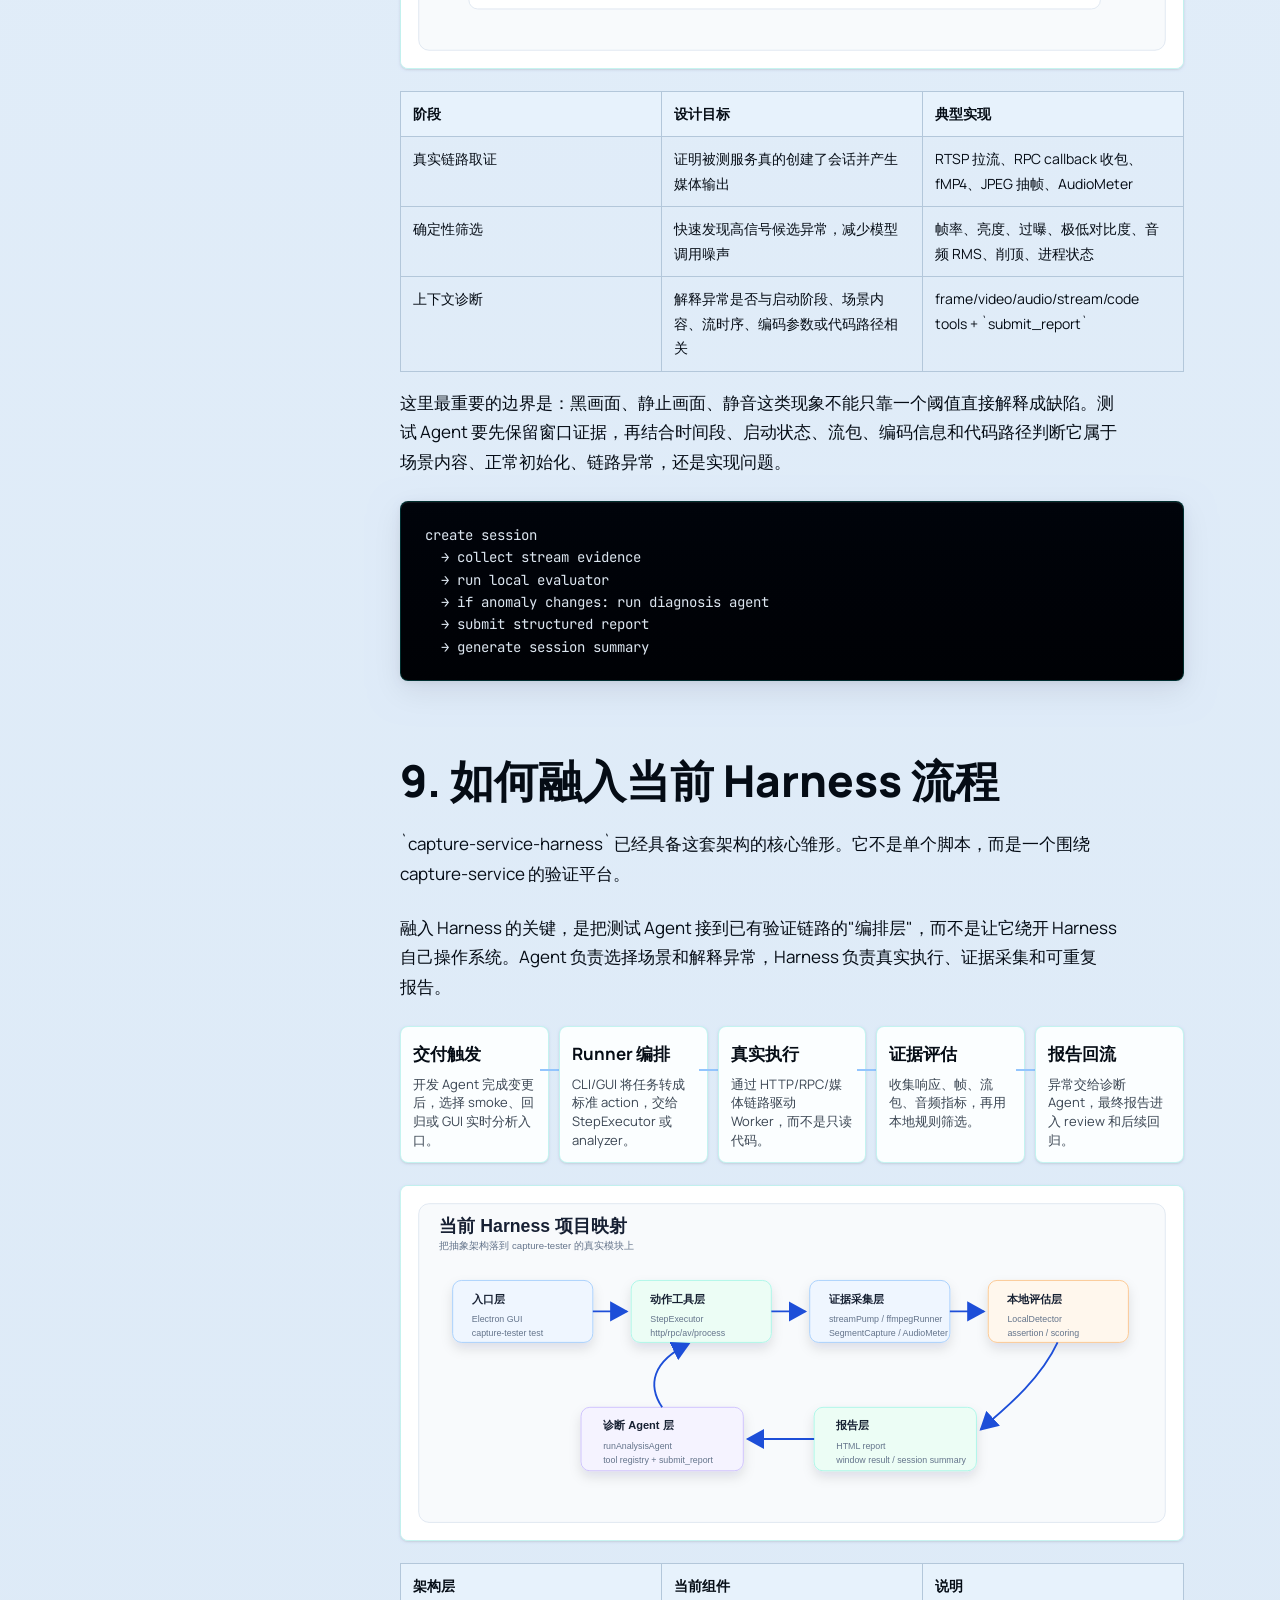
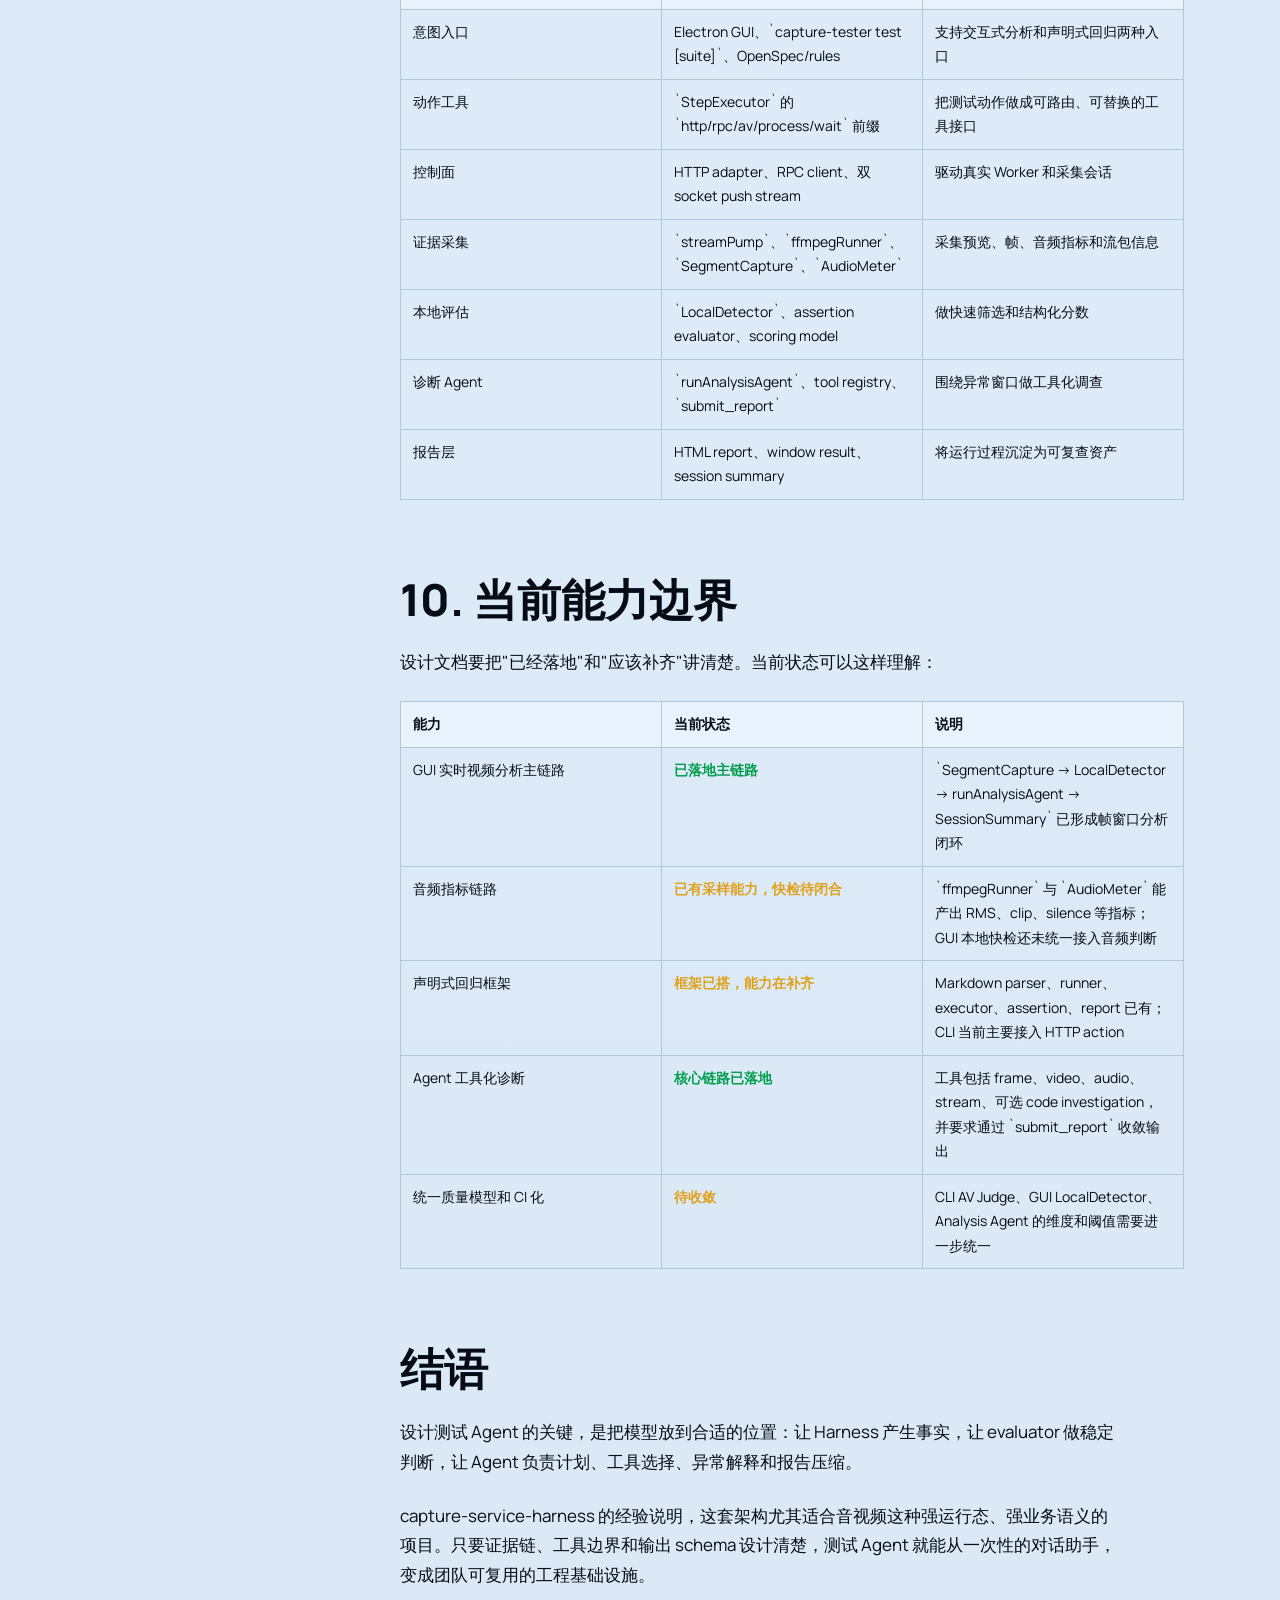
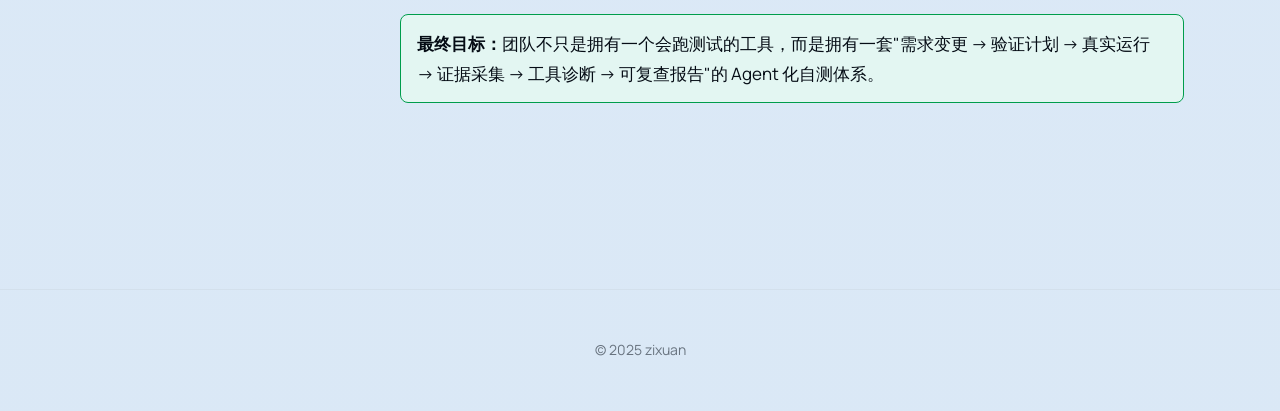
==== commit b85f0b88: "Redesign homepage with cursor-following cat mascot - Homepage: add Noto cat-face mascot whose head a" ====
--- a/ai-agent-testing-practice-blog.html
+++ b/ai-agent-testing-practice-blog.html
@@ -279,15 +279,15 @@
 
     /* ── Callouts ─────────────────────────────── */
     .callout {
-      border-left: 4px solid var(--accent);
+      border: 1px solid oklch(0.74 0.18 186 / 0.32);
       background: var(--accent-soft);
       padding: 14px 16px;
       margin: 18px 0;
-      border-radius: 0 var(--radius-md) var(--radius-md) 0;
+      border-radius: var(--radius-md);
     }
 
     .callout.ok {
-      border-left-color: var(--success);
+      border-color: var(--success);
       background: color-mix(in srgb, var(--success) 8%, var(--bg-card));
     }
 
--- a/shared.css
+++ b/shared.css
@@ -1,4 +1,4 @@
-@import url('https://fonts.googleapis.com/css2?family=Manrope:wght@400;500;600;700;800&display=swap');
+@import url('https://fonts.googleapis.com/css2?family=Manrope:wght@400;500;600;700;800&family=JetBrains+Mono:wght@400;500;600;700&display=swap');
 
 /* ═══════════════════════════════════════════════
    zixuan's blog — Shared Design System
@@ -8,20 +8,24 @@
 /* ── Design Tokens ─────────────────────────── */
 :root {
   /* Colors — Light (OKLCH) */
-  --bg-base: oklch(0.985 0.003 260);
-  --bg-card: oklch(1 0 0);
-  --bg-elevated: oklch(0.97 0.003 260);
-  --bg-sunken: oklch(0.955 0.003 260);
-  --text-primary: oklch(0.13 0.01 260);
-  --text-secondary: oklch(0.45 0.01 260);
-  --text-tertiary: oklch(0.6 0.005 260);
-  --border: oklch(0.91 0.003 260);
-  --border-subtle: oklch(0.95 0.002 260);
-  --accent: oklch(0.55 0.25 260);
-  --accent-soft: oklch(0.94 0.04 260);
-  --accent-hover: oklch(0.48 0.25 260);
-  --signal: oklch(0.7 0.18 55);
-  --signal-soft: oklch(0.96 0.04 55);
+  --bg-base: oklch(0.975 0.012 248);
+  --bg-card: oklch(0.995 0.004 248);
+  --bg-elevated: oklch(0.955 0.018 248);
+  --bg-sunken: oklch(0.925 0.024 248);
+  --text-primary: oklch(0.15 0.024 252);
+  --text-secondary: oklch(0.39 0.026 252);
+  --text-tertiary: oklch(0.55 0.023 252);
+  --border: oklch(0.82 0.035 248);
+  --border-subtle: oklch(0.9 0.022 248);
+  --accent: oklch(0.63 0.22 186);
+  --accent-soft: oklch(0.91 0.062 186);
+  --accent-hover: oklch(0.52 0.2 186);
+  --signal: oklch(0.68 0.2 333);
+  --signal-soft: oklch(0.93 0.055 333);
+  --violet: oklch(0.58 0.24 282);
+  --violet-soft: oklch(0.93 0.05 282);
+  --copper: oklch(0.7 0.15 58);
+  --copper-soft: oklch(0.94 0.045 58);
   --success: oklch(0.6 0.18 155);
   --success-soft: oklch(0.96 0.03 155);
   --warning: oklch(0.75 0.15 80);
@@ -30,9 +34,9 @@
   --error-soft: oklch(0.97 0.02 25);
 
   /* Shadows — Light */
-  --shadow-sm: 0 1px 3px oklch(0 0 0 / 0.04), 0 1px 2px oklch(0 0 0 / 0.06);
-  --shadow-md: 0 4px 16px oklch(0 0 0 / 0.06), 0 2px 4px oklch(0 0 0 / 0.04);
-  --shadow-lg: 0 12px 40px oklch(0 0 0 / 0.08), 0 4px 12px oklch(0 0 0 / 0.04);
+  --shadow-sm: 0 1px 3px oklch(0.12 0.04 252 / 0.06), 0 1px 2px oklch(0.12 0.04 252 / 0.06);
+  --shadow-md: 0 10px 30px oklch(0.12 0.04 252 / 0.08), 0 2px 6px oklch(0.12 0.04 252 / 0.06);
+  --shadow-lg: 0 24px 70px oklch(0.12 0.04 252 / 0.14), 0 6px 18px oklch(0.12 0.04 252 / 0.08);
 
   /* SVG Colors — Light */
   --svg-bg: #F8FAFC;
@@ -79,8 +83,8 @@
 
   /* Radius */
   --radius-sm: 6px;
-  --radius-md: 12px;
-  --radius-lg: 20px;
+  --radius-md: 8px;
+  --radius-lg: 10px;
   --radius-full: 9999px;
 
   /* Typography */
@@ -89,7 +93,7 @@
 
   /* Motion */
   --ease-out: cubic-bezier(0.16, 1, 0.3, 1);
-  --ease-spring: cubic-bezier(0.34, 1.56, 0.64, 1);
+  --ease-spring: cubic-bezier(0.19, 1, 0.22, 1);
   --duration-fast: 150ms;
   --duration-normal: 300ms;
   --duration-slow: 500ms;
@@ -97,20 +101,24 @@
 
 /* ── Dark Mode ─────────────────────────────── */
 [data-theme="dark"] {
-  --bg-base: oklch(0.14 0.01 260);
-  --bg-card: oklch(0.18 0.01 260);
-  --bg-elevated: oklch(0.22 0.01 260);
-  --bg-sunken: oklch(0.12 0.01 260);
-  --text-primary: oklch(0.95 0.003 260);
-  --text-secondary: oklch(0.7 0.01 260);
-  --text-tertiary: oklch(0.5 0.01 260);
-  --border: oklch(0.25 0.01 260);
-  --border-subtle: oklch(0.2 0.01 260);
-  --accent: oklch(0.65 0.22 260);
-  --accent-soft: oklch(0.22 0.05 260);
-  --accent-hover: oklch(0.72 0.2 260);
-  --signal: oklch(0.78 0.16 55);
-  --signal-soft: oklch(0.22 0.05 55);
+  --bg-base: oklch(0.11 0.026 252);
+  --bg-card: oklch(0.155 0.034 252);
+  --bg-elevated: oklch(0.2 0.04 252);
+  --bg-sunken: oklch(0.08 0.022 252);
+  --text-primary: oklch(0.96 0.008 248);
+  --text-secondary: oklch(0.78 0.021 248);
+  --text-tertiary: oklch(0.6 0.03 248);
+  --border: oklch(0.3 0.055 248);
+  --border-subtle: oklch(0.23 0.045 248);
+  --accent: oklch(0.74 0.18 186);
+  --accent-soft: oklch(0.22 0.07 186);
+  --accent-hover: oklch(0.82 0.16 186);
+  --signal: oklch(0.74 0.21 333);
+  --signal-soft: oklch(0.22 0.075 333);
+  --violet: oklch(0.72 0.2 282);
+  --violet-soft: oklch(0.22 0.08 282);
+  --copper: oklch(0.78 0.15 58);
+  --copper-soft: oklch(0.24 0.065 58);
   --success: oklch(0.72 0.16 155);
   --success-soft: oklch(0.2 0.04 155);
   --warning: oklch(0.8 0.14 80);
@@ -118,9 +126,9 @@
   --error: oklch(0.65 0.2 25);
   --error-soft: oklch(0.2 0.04 25);
 
-  --shadow-sm: 0 1px 3px oklch(0 0 0 / 0.3), 0 1px 2px oklch(0 0 0 / 0.4);
-  --shadow-md: 0 4px 16px oklch(0 0 0 / 0.4), 0 2px 4px oklch(0 0 0 / 0.3);
-  --shadow-lg: 0 12px 40px oklch(0 0 0 / 0.5), 0 4px 12px oklch(0 0 0 / 0.3);
+  --shadow-sm: 0 1px 3px oklch(0 0 0 / 0.38), 0 1px 2px oklch(0 0 0 / 0.34);
+  --shadow-md: 0 14px 42px oklch(0 0 0 / 0.4), 0 3px 10px oklch(0 0 0 / 0.28);
+  --shadow-lg: 0 32px 92px oklch(0 0 0 / 0.48), 0 7px 20px oklch(0 0 0 / 0.34);
 
   /* SVG Colors — Dark */
   --svg-bg: #1A1A2E;
@@ -158,7 +166,10 @@
 
 body {
   color: var(--text-primary);
-  background: var(--bg-base);
+  background:
+    radial-gradient(circle at 14% 0%, oklch(0.74 0.18 186 / 0.16), transparent 34rem),
+    radial-gradient(circle at 84% 8%, oklch(0.72 0.2 282 / 0.12), transparent 30rem),
+    linear-gradient(180deg, var(--bg-base) 0%, var(--bg-sunken) 100%);
   font-family: var(--font-sans);
   font-size: 17px;
   line-height: 1.75;
@@ -169,6 +180,19 @@
               color var(--duration-normal) var(--ease-out);
 }
 
+body::before {
+  content: "";
+  position: fixed;
+  inset: 0;
+  pointer-events: none;
+  z-index: -1;
+  background-image:
+    linear-gradient(oklch(0.74 0.18 186 / 0.07) 1px, transparent 1px),
+    linear-gradient(90deg, oklch(0.74 0.18 186 / 0.05) 1px, transparent 1px);
+  background-size: 72px 72px;
+  mask-image: linear-gradient(to bottom, black, transparent 78%);
+}
+
 a {
   color: var(--accent);
   text-decoration: none;
@@ -177,21 +201,40 @@
 a:hover { color: var(--accent-hover); }
 
 img { max-width: 100%; height: auto; display: block; }
+
+::selection {
+  color: oklch(0.08 0.02 252);
+  background: var(--accent);
+}
+
+.scroll-progress {
+  position: fixed;
+  top: 0;
+  left: 0;
+  z-index: 1200;
+  width: 100%;
+  height: 2px;
+  transform-origin: left;
+  transform: scaleX(0);
+  background: linear-gradient(90deg, var(--accent), var(--signal), var(--violet));
+  box-shadow: 0 0 22px oklch(0.74 0.18 186 / 0.55);
+}
 
 /* ── Site Header ───────────────────────────── */
 .site-header {
   position: sticky;
   top: 0;
   z-index: 1000;
-  height: 64px;
-  background: oklch(0.985 0.003 260 / 0.92);
-  border-bottom: 1px solid var(--border-subtle);
+  height: 72px;
+  background: oklch(0.975 0.012 248 / 0.78);
+  border-bottom: 1px solid oklch(0.82 0.035 248 / 0.52);
+  backdrop-filter: blur(18px) saturate(1.2);
   transition: background var(--duration-normal) var(--ease-out),
               border-color var(--duration-normal) var(--ease-out);
 }
 
 [data-theme="dark"] .site-header {
-  background: oklch(0.14 0.01 260 / 0.92);
+  background: oklch(0.1 0.026 252 / 0.72);
 }
 
 .site-header-inner {
@@ -205,11 +248,27 @@
 }
 
 .site-logo {
-  font-size: 20px;
+  position: relative;
+  display: inline-flex;
+  align-items: center;
+  gap: 10px;
+  font-size: 18px;
   font-weight: 800;
   color: var(--text-primary);
-  letter-spacing: -0.03em;
+  letter-spacing: -0.02em;
   text-decoration: none;
+}
+
+.site-logo::before {
+  content: "";
+  width: 13px;
+  height: 13px;
+  border: 1px solid var(--accent);
+  background:
+    linear-gradient(90deg, transparent 46%, var(--accent) 46% 54%, transparent 54%),
+    linear-gradient(transparent 46%, var(--accent) 46% 54%, transparent 54%);
+  box-shadow: 0 0 18px oklch(0.74 0.18 186 / 0.5);
+  transform: rotate(45deg);
 }
 
 .site-logo span {
@@ -225,19 +284,38 @@
 }
 
 .site-nav a {
+  position: relative;
   color: var(--text-secondary);
   text-decoration: none;
   transition: color var(--duration-fast) var(--ease-out);
 }
 .site-nav a:hover { color: var(--text-primary); }
+
+.site-nav a::after {
+  content: "";
+  position: absolute;
+  left: 0;
+  right: 0;
+  bottom: -8px;
+  height: 1px;
+  transform: scaleX(0);
+  transform-origin: right;
+  background: var(--accent);
+  transition: transform var(--duration-normal) var(--ease-out);
+}
+
+.site-nav a:hover::after {
+  transform: scaleX(1);
+  transform-origin: left;
+}
 
 /* ── Theme Toggle ──────────────────────────── */
 .theme-toggle {
   width: 40px;
   height: 40px;
-  border-radius: var(--radius-full);
-  border: 1px solid var(--border);
-  background: var(--bg-card);
+  border-radius: 8px;
+  border: 1px solid oklch(0.74 0.18 186 / 0.28);
+  background: linear-gradient(180deg, var(--bg-card), var(--bg-elevated));
   cursor: pointer;
   display: flex;
   align-items: center;
@@ -250,7 +328,8 @@
 .theme-toggle:hover {
   border-color: var(--accent);
   background: var(--accent-soft);
-  transform: scale(1.05);
+  transform: translateY(-2px);
+  box-shadow: 0 10px 30px oklch(0.74 0.18 186 / 0.18);
 }
 
 .theme-toggle svg {
@@ -270,12 +349,16 @@
 .article-hero,
 .hero {
   position: relative;
-  min-height: 420px;
+  min-height: clamp(480px, 58vh, 700px);
   display: flex;
   align-items: flex-end;
-  padding: 48px;
+  padding: clamp(72px, 9vw, 120px) 48px 64px;
   overflow: hidden;
-  background: var(--bg-sunken);
+  background:
+    radial-gradient(circle at 24% 24%, oklch(0.74 0.18 186 / 0.17), transparent 31rem),
+    radial-gradient(circle at 86% 18%, oklch(0.74 0.21 333 / 0.14), transparent 25rem),
+    linear-gradient(135deg, oklch(0.09 0.03 252), oklch(0.15 0.04 266));
+  isolation: isolate;
 }
 
 .article-hero::before,
@@ -286,11 +369,26 @@
   background:
     linear-gradient(
       to top,
-      oklch(0.1 0.01 260 / 0.85) 0%,
-      oklch(0.1 0.01 260 / 0.4) 50%,
-      oklch(0.1 0.01 260 / 0.1) 100%
+      oklch(0.06 0.02 252 / 0.92) 0%,
+      oklch(0.08 0.03 252 / 0.56) 48%,
+      oklch(0.12 0.04 266 / 0.12) 100%
     );
   z-index: 1;
+}
+
+.article-hero::after,
+.hero::after {
+  content: "";
+  position: absolute;
+  inset: 0;
+  z-index: 1;
+  pointer-events: none;
+  background:
+    linear-gradient(90deg, oklch(0.74 0.18 186 / 0.12) 1px, transparent 1px),
+    linear-gradient(oklch(0.74 0.18 186 / 0.08) 1px, transparent 1px);
+  background-size: 92px 92px;
+  mask-image: radial-gradient(circle at 58% 42%, black, transparent 68%);
+  opacity: 0.7;
 }
 
 .article-hero > *,
@@ -308,22 +406,24 @@
 
 .article-hero h1,
 .hero h1 {
-  font-size: clamp(29px, 5vw, 42px);
+  max-width: 980px;
+  font-size: clamp(38px, 6.4vw, 82px);
   font-weight: 800;
-  line-height: 1.15;
+  line-height: 0.98;
   letter-spacing: -0.03em;
   text-wrap: balance;
   color: oklch(0.98 0.003 260);
-  margin-bottom: 16px;
+  margin-bottom: 24px;
+  text-shadow: 0 22px 80px oklch(0 0 0 / 0.42);
 }
 
 .article-hero .subtitle,
 .hero .subtitle {
-  font-size: clamp(16px, 2vw, 18px);
-  line-height: 1.6;
-  color: oklch(0.85 0.005 260);
-  max-width: 60ch;
-  margin-bottom: 24px;
+  font-size: clamp(17px, 2vw, 22px);
+  line-height: 1.75;
+  color: oklch(0.86 0.018 248);
+  max-width: 62ch;
+  margin-bottom: 28px;
 }
 
 .article-hero .hero-tags,
@@ -337,14 +437,15 @@
 .article-hero .hero-tags span,
 .hero .hero-tags span {
   display: inline-block;
-  padding: 4px 14px;
-  border-radius: var(--radius-full);
+  padding: 5px 12px;
+  border-radius: 6px;
   font-size: 12px;
   font-weight: 600;
-  letter-spacing: 0.02em;
-  background: oklch(1 0 0 / 0.15);
-  color: oklch(0.92 0.005 260);
-  border: 1px solid oklch(1 0 0 / 0.2);
+  letter-spacing: 0.01em;
+  background: oklch(0.74 0.18 186 / 0.12);
+  color: oklch(0.9 0.06 186);
+  border: 1px solid oklch(0.74 0.18 186 / 0.32);
+  box-shadow: inset 0 1px 0 oklch(1 0 0 / 0.1);
 }
 
 .article-hero .byline,
@@ -379,8 +480,8 @@
 .hero .byline-avatar {
   width: 36px;
   height: 36px;
-  border-radius: var(--radius-full);
-  background: linear-gradient(135deg, var(--accent), #9333EA);
+  border-radius: 8px;
+  background: linear-gradient(135deg, var(--accent), var(--signal));
   display: flex;
   align-items: center;
   justify-content: center;
@@ -410,22 +511,25 @@
 .article-layout,
 .doc-shell {
   display: grid;
-  grid-template-columns: var(--toc-width) 1fr;
-  gap: 48px;
+  grid-template-columns: minmax(190px, var(--toc-width)) minmax(0, 820px);
+  justify-content: center;
+  gap: clamp(32px, 5vw, 76px);
   max-width: var(--max-width);
   margin: 0 auto;
-  padding: 48px 32px 96px;
+  padding: clamp(48px, 7vw, 88px) 32px 112px;
 }
 
 /* ── Article TOC ───────────────────────────── */
 .article-toc,
 .side-toc {
   position: sticky;
-  top: 88px;
+  top: 96px;
   max-height: calc(100vh - 120px);
   overflow-y: auto;
   font-size: 13px;
   line-height: 1.6;
+  align-self: start;
+  padding: 18px 0;
 }
 
 .article-toc nav,
@@ -450,7 +554,7 @@
 .article-toc a,
 .side-toc a {
   display: block;
-  padding: 4px 0 4px 12px;
+  padding: 7px 0 7px 14px;
   color: var(--text-tertiary);
   border-left: 1px solid var(--border-subtle);
   font-weight: 500;
@@ -460,8 +564,8 @@
 
 .article-toc a:hover,
 .side-toc a:hover {
-  color: var(--text-primary);
-  border-left-color: var(--text-secondary);
+  color: var(--accent);
+  border-left-color: var(--accent);
 }
 
 .article-toc a.active,
@@ -474,6 +578,7 @@
 /* ── Article Content ───────────────────────── */
 .article-content {
   max-width: 100%;
+  min-width: 0;
 }
 
 /* ── Article Typography ────────────────────── */
@@ -488,10 +593,10 @@
 }
 
 .article-content h2 {
-  font-size: clamp(26px, 3.5vw, 28px);
-  font-weight: 700;
+  font-size: clamp(28px, 4vw, 44px);
+  font-weight: 800;
   line-height: 1.2;
-  letter-spacing: -0.02em;
+  letter-spacing: -0.025em;
   text-wrap: balance;
   margin: 56px 0 20px;
   color: var(--text-primary);
@@ -513,6 +618,12 @@
   text-wrap: pretty;
 }
 
+.article-content > p,
+.article-content section > p,
+.article-content li {
+  max-width: 72ch;
+}
+
 .article-content strong {
   font-weight: 700;
   color: var(--text-primary);
@@ -530,18 +641,21 @@
 }
 
 .article-content blockquote {
-  border-left: 2px solid var(--border);
-  padding: 4px 0 4px 20px;
-  margin: 24px 0;
-  color: var(--text-secondary);
-  font-style: italic;
+  position: relative;
+  border: 1px solid oklch(0.74 0.18 186 / 0.28);
+  border-radius: var(--radius-md);
+  padding: 22px 24px;
+  margin: 32px 0;
+  color: var(--text-primary);
+  background: linear-gradient(135deg, var(--accent-soft), transparent);
+  font-style: normal;
 }
 
 /* ── SVG Container ─────────────────────────── */
 .svg-container {
   border-radius: var(--radius-lg);
-  border: 1px solid var(--border);
-  background: var(--bg-card);
+  border: 1px solid oklch(0.74 0.18 186 / 0.22);
+  background: linear-gradient(180deg, var(--bg-card), var(--bg-elevated));
   padding: 24px;
   margin: 32px 0;
   overflow-x: auto;
@@ -554,10 +668,27 @@
   height: auto;
 }
 
+.article-content svg,
+.article-content img[src$=".svg"],
+.article-content .svg-diagram,
+.article-content .chain-svg svg {
+  width: 100% !important;
+  max-width: 100% !important;
+  min-width: 0 !important;
+  height: auto !important;
+}
+
+.article-content .svg-panel,
+.article-content .chain-svg {
+  overflow-x: hidden !important;
+}
+
 /* ── Note / Callout ────────────────────────── */
 .note {
-  border: 1px solid oklch(0.55 0.25 260 / 0.3);
-  background: var(--accent-soft);
+  border: 1px solid oklch(0.74 0.18 186 / 0.32);
+  background:
+    linear-gradient(135deg, var(--accent-soft), transparent 70%),
+    var(--bg-card);
   border-radius: var(--radius-md);
   padding: 20px 24px;
   margin: 24px 0;
@@ -581,30 +712,129 @@
   background: var(--error-soft);
 }
 
+.article-content .note {
+  border: 1px solid oklch(0.74 0.18 186 / 0.32);
+  border-left-width: 1px;
+  background:
+    linear-gradient(135deg, var(--accent-soft), transparent 72%),
+    var(--bg-card);
+  box-shadow: var(--shadow-md);
+}
+
+.article-content .figure,
+.article-content .svg-panel,
+.article-content .visual-card,
+.article-content .mini-step,
+.article-content .card {
+  border-color: oklch(0.74 0.18 186 / 0.22);
+  box-shadow: var(--shadow-sm);
+}
+
 /* ── Code Block ────────────────────────────── */
 .article-content pre {
-  background: var(--bg-sunken);
-  border: 1px solid var(--border);
+  background:
+    linear-gradient(180deg, oklch(0.1 0.026 252), oklch(0.075 0.022 252));
+  border: 1px solid oklch(0.74 0.18 186 / 0.22);
   border-radius: var(--radius-md);
-  padding: 20px 24px;
+  padding: 22px 24px;
   margin: 24px 0;
   overflow-x: auto;
   font-family: var(--font-mono);
   font-size: 14px;
   line-height: 1.6;
+  color: oklch(0.92 0.018 248);
+  box-shadow: var(--shadow-md), inset 0 1px 0 oklch(1 0 0 / 0.06);
 }
 
 .article-content code {
   font-family: var(--font-mono);
   font-size: 14px;
-  background: var(--bg-sunken);
+  background: var(--accent-soft);
   padding: 2px 6px;
   border-radius: var(--radius-sm);
+  color: var(--text-primary);
 }
 
 .article-content pre code {
   background: none;
   padding: 0;
+  color: inherit;
+  white-space: pre-wrap;
+  overflow-wrap: anywhere;
+}
+
+.article-content table {
+  width: 100% !important;
+  max-width: 100% !important;
+  min-width: 0 !important;
+  table-layout: fixed;
+}
+
+.article-content th,
+.article-content td {
+  overflow-wrap: anywhere;
+  word-break: break-word;
+}
+
+/* ── Code Block Copy Button ────────────────── */
+.pre-wrap {
+  position: relative;
+  margin: 24px 0;
+}
+
+.article-content .pre-wrap pre {
+  margin: 0;
+}
+
+.copy-btn {
+  position: absolute;
+  top: 50%;
+  right: 10px;
+  transform: translateY(-50%);
+  display: inline-flex;
+  align-items: center;
+  justify-content: center;
+  width: 30px;
+  height: 30px;
+  padding: 0;
+  color: var(--text-secondary);
+  background: var(--bg-card);
+  border: 1px solid var(--border);
+  border-radius: var(--radius-sm);
+  cursor: pointer;
+  opacity: 0;
+  transition: opacity var(--duration-fast) var(--ease-out),
+              color var(--duration-fast) var(--ease-out),
+              border-color var(--duration-fast) var(--ease-out);
+}
+
+.copy-btn svg {
+  width: 15px;
+  height: 15px;
+}
+
+.copy-btn .check-icon { display: none; }
+.copy-btn.copied .copy-icon { display: none; }
+.copy-btn.copied .check-icon { display: inline-block; }
+
+.pre-wrap:hover .copy-btn,
+.copy-btn:focus-visible {
+  opacity: 1;
+}
+
+.copy-btn:hover {
+  color: var(--accent);
+  border-color: var(--accent);
+}
+
+.copy-btn.copied {
+  color: var(--success);
+  border-color: var(--success);
+  opacity: 1;
+}
+
+@media (hover: none) {
+  .copy-btn { opacity: 1; }
 }
 
 /* ── Tags ──────────────────────────────────── */
@@ -655,6 +885,27 @@
 .anim-delay-4 { animation-delay: 400ms; }
 .anim-delay-5 { animation-delay: 500ms; }
 
+.reveal-ready {
+  opacity: 0.001;
+  transform: translateY(18px);
+  transition:
+    opacity 700ms var(--ease-out),
+    transform 700ms var(--ease-out),
+    filter 700ms var(--ease-out);
+  filter: blur(8px);
+}
+
+.reveal-ready.is-visible {
+  opacity: 1;
+  transform: translateY(0);
+  filter: blur(0);
+}
+
+.article-content section:nth-of-type(2n).reveal-ready,
+.post:nth-of-type(2n).reveal-ready {
+  transition-duration: 820ms;
+}
+
 /* ── Reduced Motion ────────────────────────── */
 @media (prefers-reduced-motion: reduce) {
   *,
@@ -667,6 +918,12 @@
   }
 
   html { scroll-behavior: auto; }
+
+  .reveal-ready {
+    opacity: 1;
+    transform: none;
+    filter: none;
+  }
 }
 
 /* ── Responsive ────────────────────────────── */
